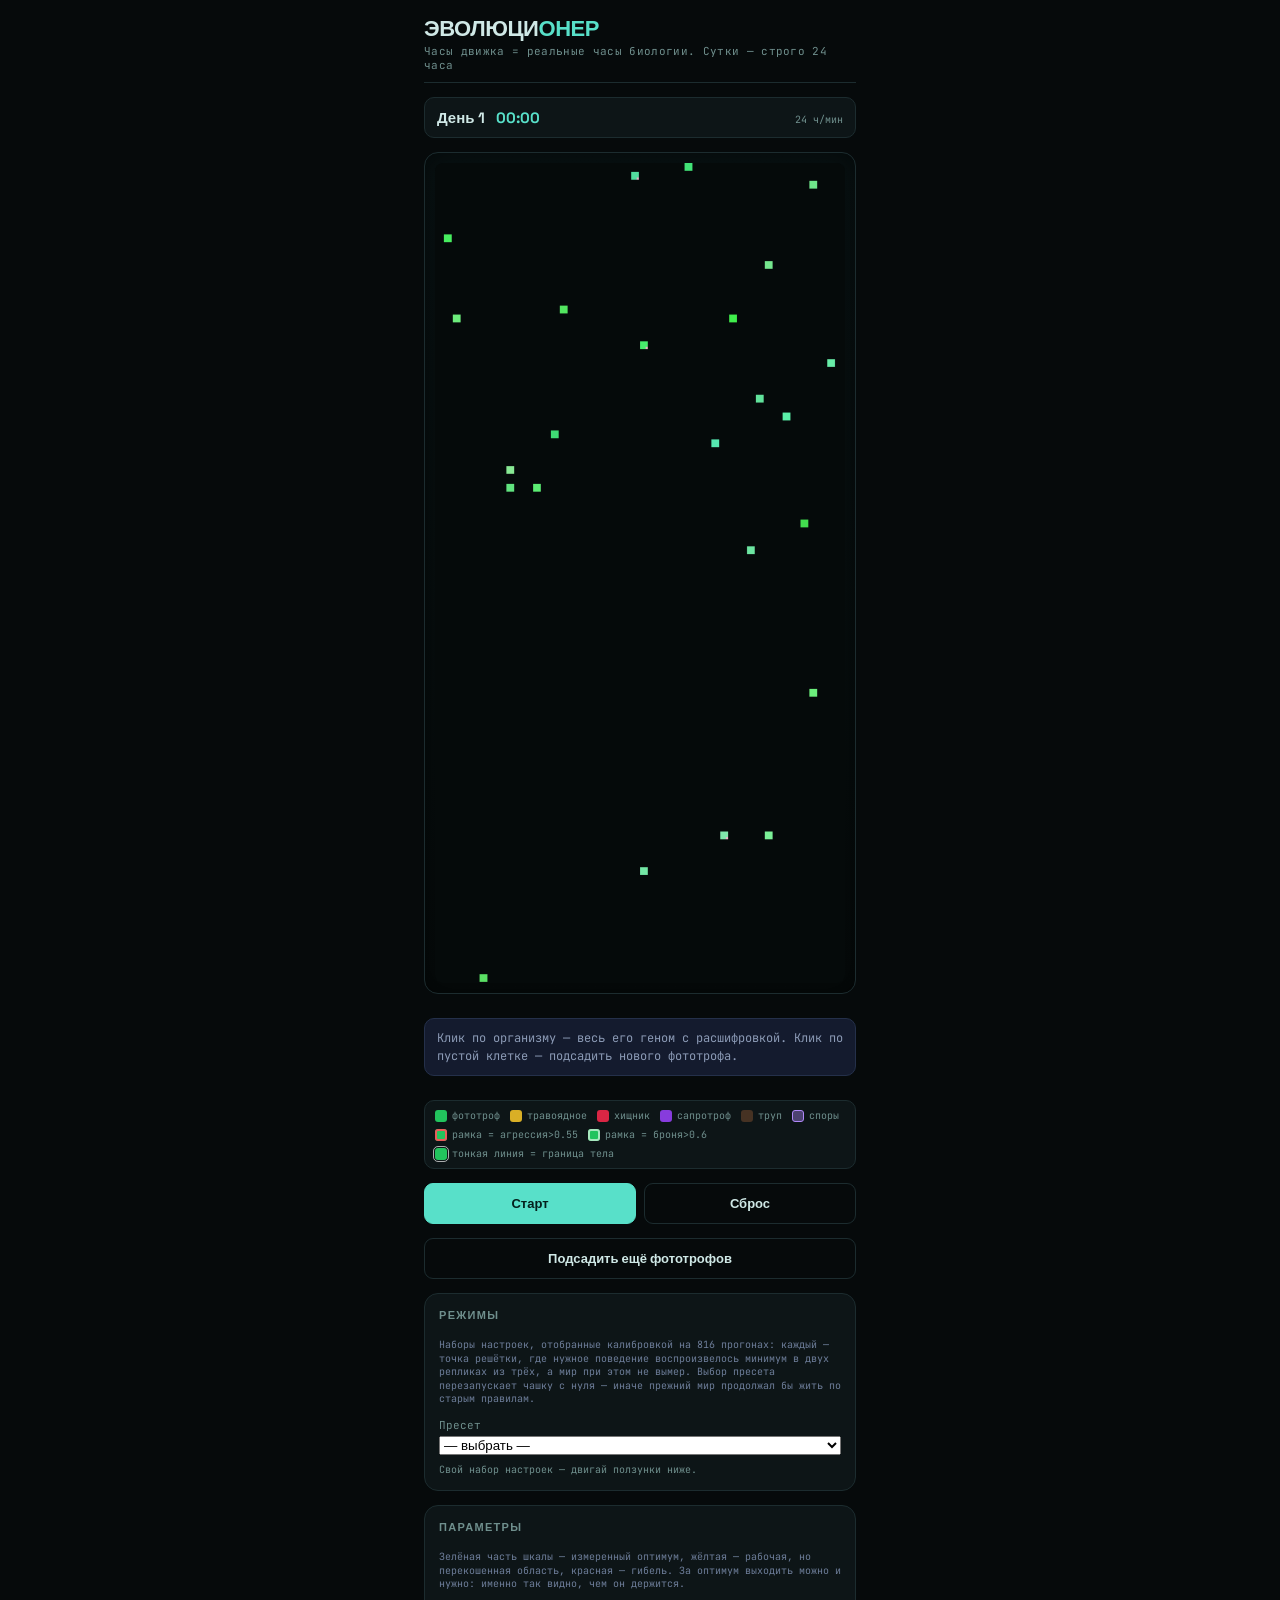
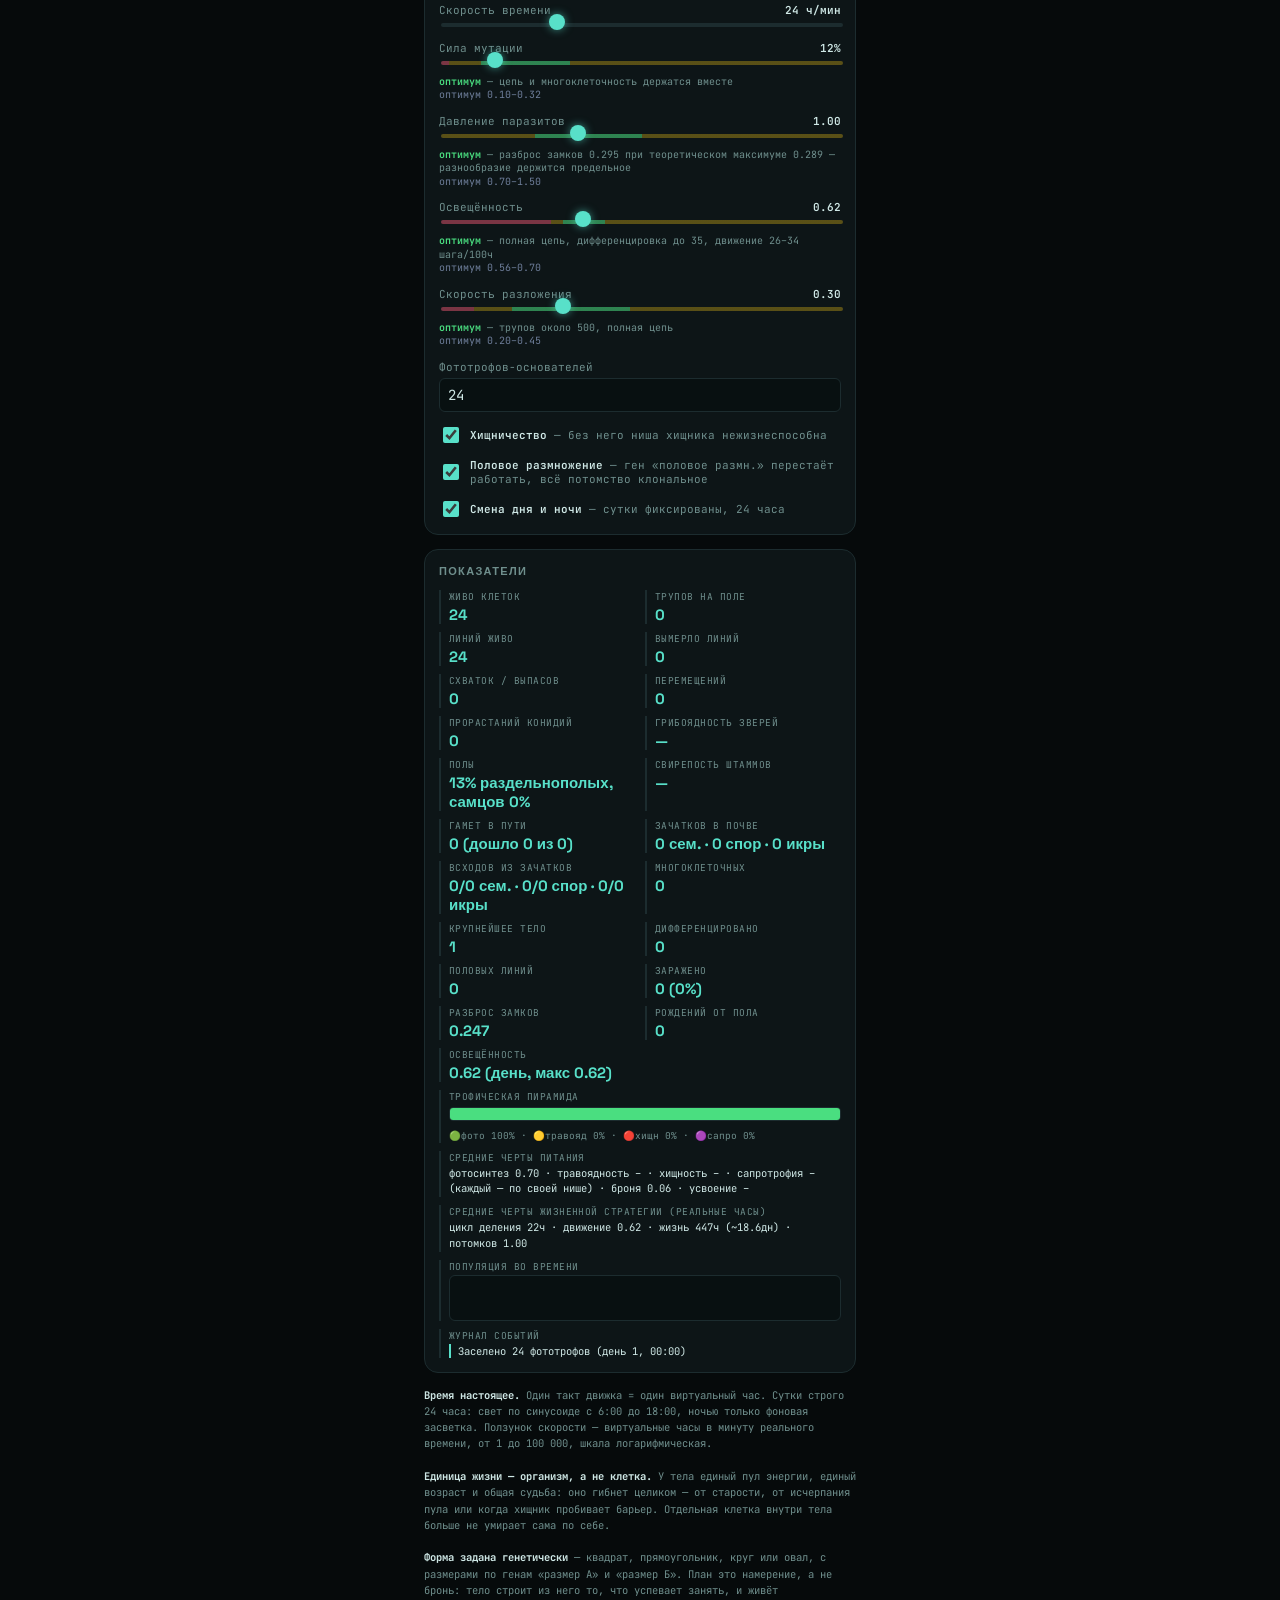
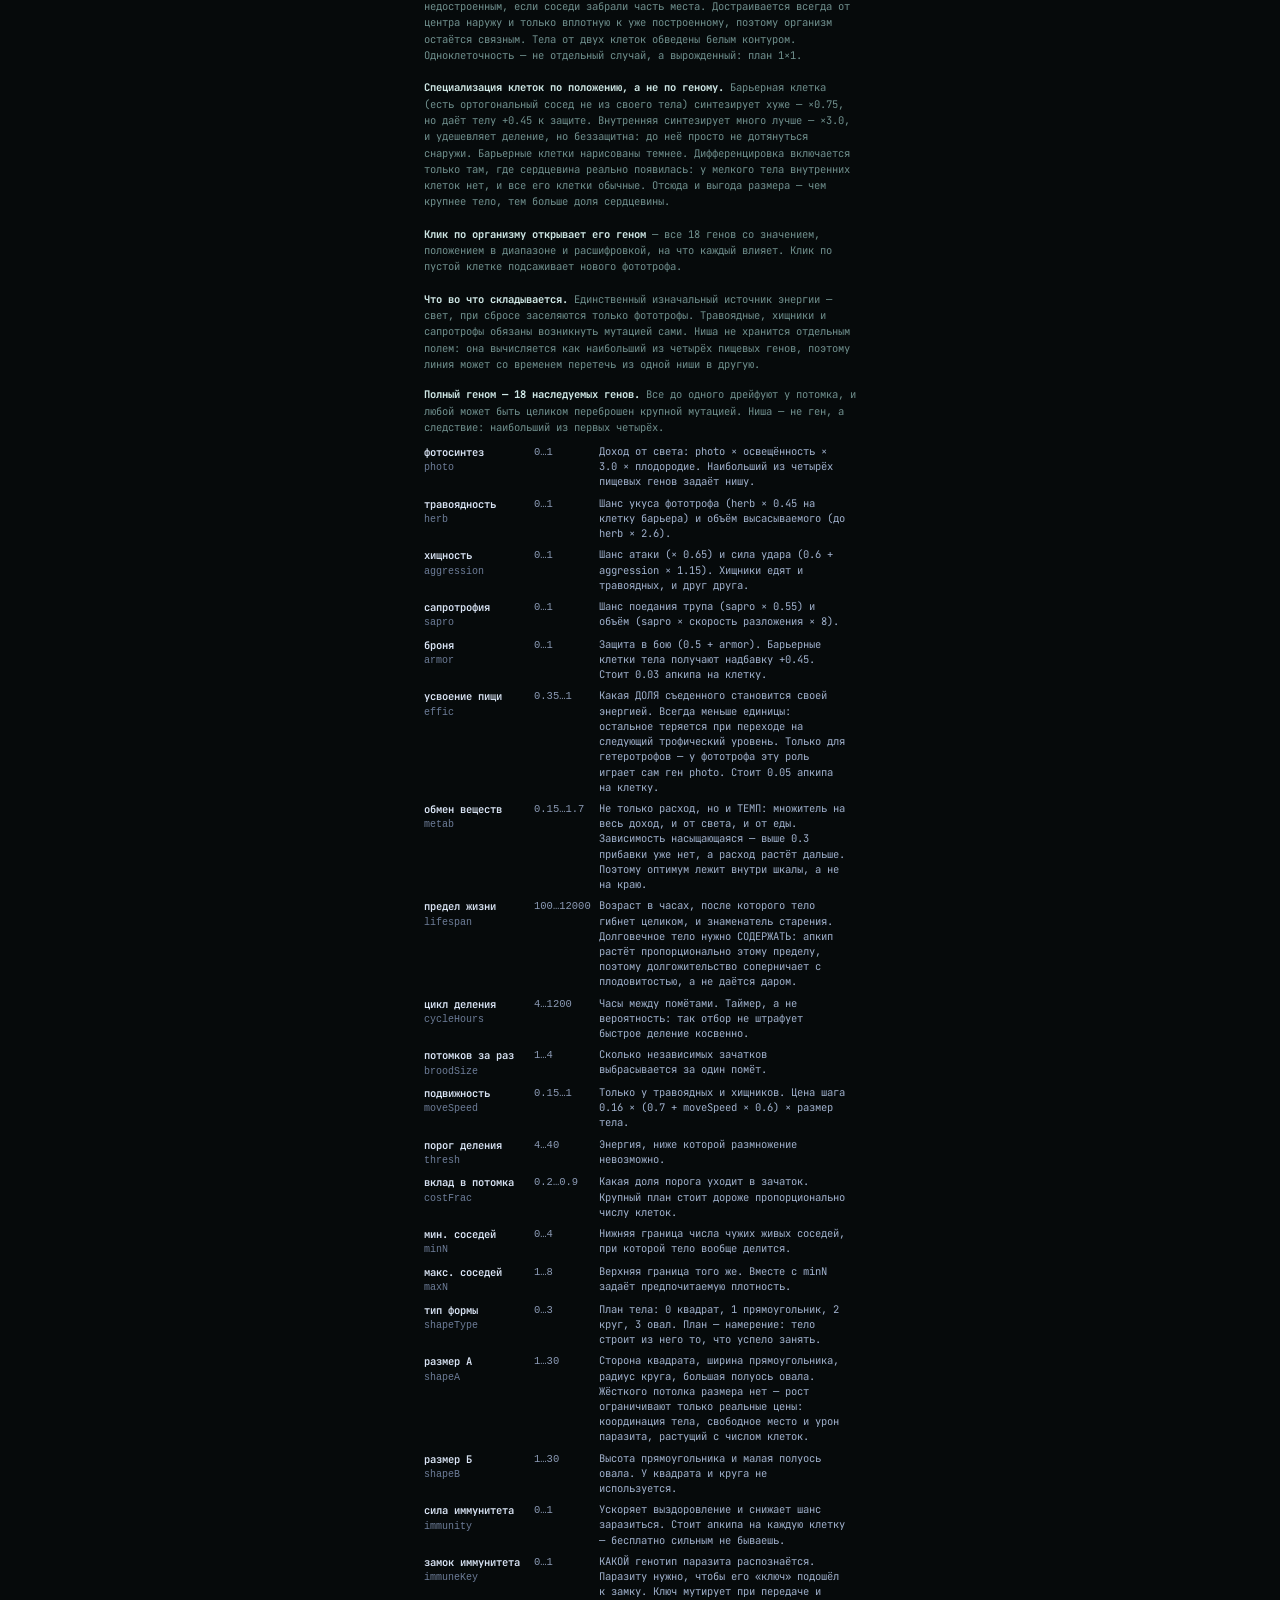
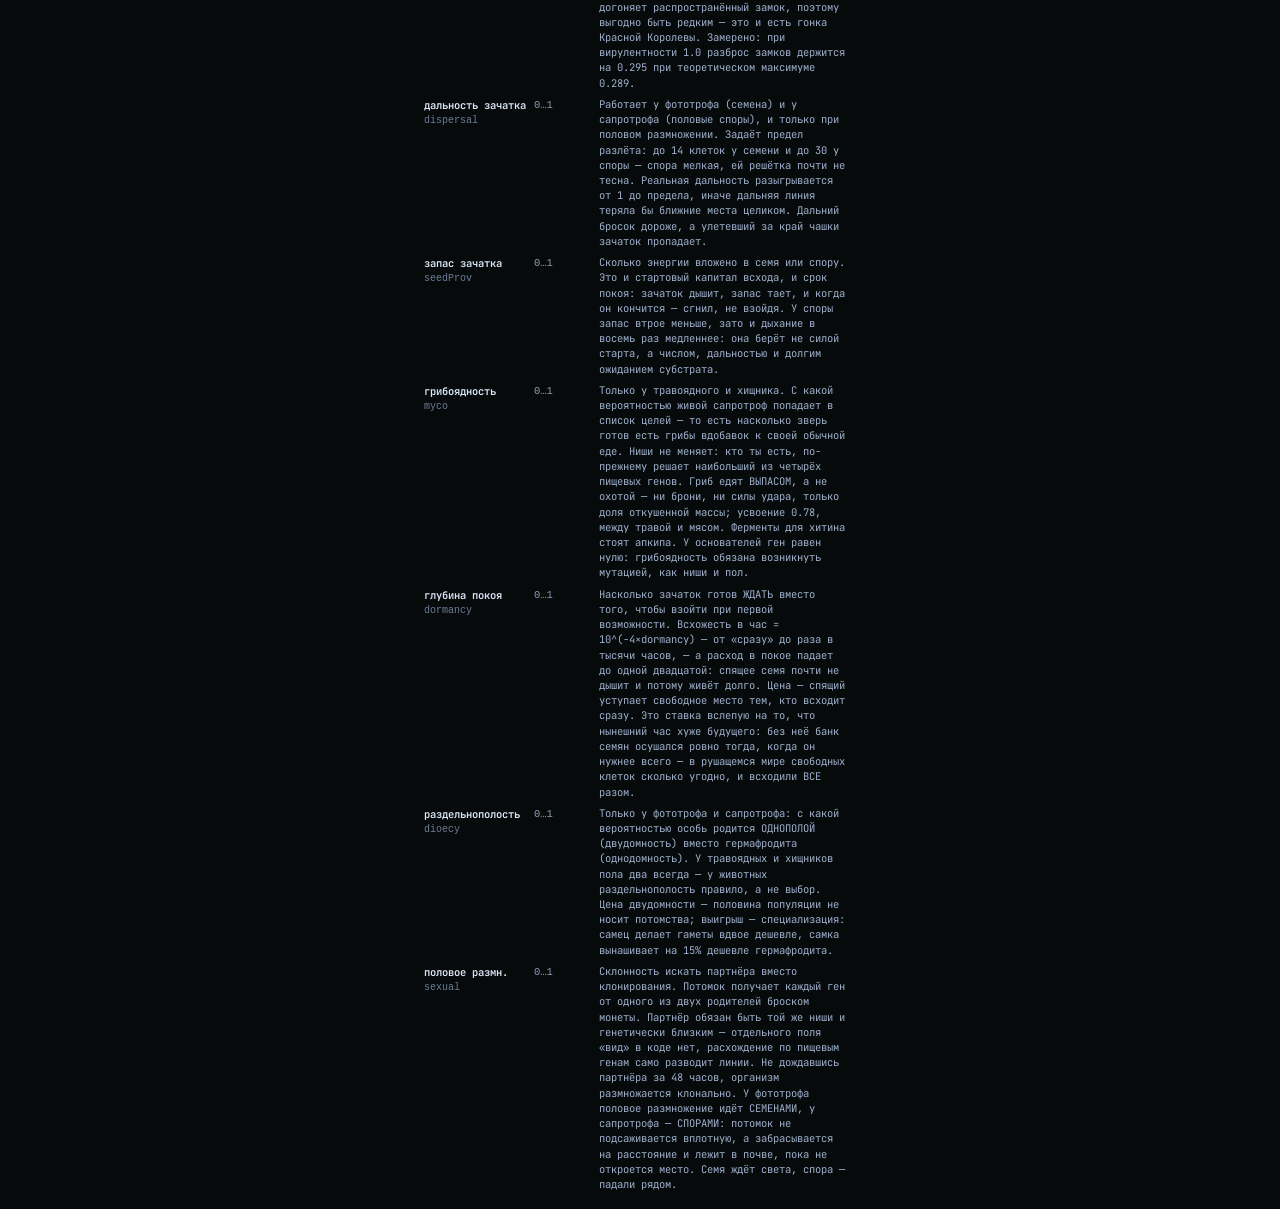
==== index.html @ 3fd92249 "Пресеты пересняты на восьми мирах: половина подписей не воспроизвелась Подписи пресетов были написан" ====
<!DOCTYPE html>
<html lang="ru">
<head>
<meta charset="UTF-8">
<meta name="viewport" content="width=device-width, initial-scale=1, maximum-scale=1">
<title>Эволюционер — реальное время</title>
<link rel="preconnect" href="https://fonts.googleapis.com">
<link href="https://fonts.googleapis.com/css2?family=Space+Grotesk:wght@400;500;600;700&family=JetBrains+Mono:wght@400;500;700&display=swap" rel="stylesheet">
<style>
  :root{
    --bg:#060a0b; --tank:#081112; --panel:#0d1517; --line:#1c2c2f;
    --ink:#cfe8e6; --ink-dim:#6f8f8d; --accent:#58e0c9; --warn:#ff5c7a;
  }
  *{box-sizing:border-box;}
  html,body{margin:0;background:var(--bg);color:var(--ink);font-family:'JetBrains Mono',monospace;}
  .app{ display:flex; flex-direction:column; gap:14px; max-width:460px; margin:0 auto; padding:14px; }
  header.top{display:flex; flex-direction:column; gap:2px; border-bottom:1px solid var(--line); padding-bottom:10px;}
  .title{font-family:'Space Grotesk',sans-serif; font-weight:700; font-size:22px; letter-spacing:-0.02em;}
  .title span{color:var(--accent);}
  .subtitle{font-size:11px; color:var(--ink-dim); letter-spacing:0.03em;}

  .clock{
    display:flex; align-items:baseline; justify-content:space-between;
    background:var(--panel); border:1px solid var(--line); border-radius:10px; padding:9px 12px;
  }
  .clock .day{font-family:'Space Grotesk',sans-serif; font-weight:700; font-size:15px; color:var(--ink);}
  .clock .hod{font-family:'Space Grotesk',sans-serif; font-weight:700; font-size:15px; color:var(--accent);}
  .clock .rate{font-size:10px; color:var(--ink-dim);}

  .tank-wrap{
    position:relative;
    background:linear-gradient(180deg, var(--tank), #050a0a);
    border:1px solid var(--line); border-radius:14px; padding:10px;
    display:flex; justify-content:center;
    box-shadow: inset 0 0 30px rgba(0,0,0,0.5);
  }
  canvas#dish{ display:block; width:100%; height:auto; border-radius:8px; background:#050a0a; cursor:crosshair; touch-action:manipulation;}

  .swatchlegend{
    display:flex; flex-wrap:wrap; gap:6px 10px;
    background:var(--panel); border:1px solid var(--line); border-radius:10px;
    padding:8px 10px; font-size:10px; color:var(--ink-dim);
  }
  .swatchlegend .sw{display:flex; align-items:center; gap:5px;}
  .swatchlegend .chip{width:12px; height:12px; border-radius:3px; flex-shrink:0;}

  .toast{
    position:absolute; top:8px; left:50%; transform:translateX(-50%);
    background:rgba(6,10,11,0.92); border:1px solid var(--warn); color:#ffb3c2;
    padding:6px 12px; border-radius:8px; font-size:10.5px; opacity:0; transition:opacity .3s;
    pointer-events:none; white-space:nowrap; z-index:5; max-width:88%; text-align:center;
  }
  .toast.show{opacity:1;}
  .toast.evo{border-color:var(--accent); color:#c9fff2;}

  .btnrow{display:flex; gap:8px;}
  button{
    font-family:'Space Grotesk',sans-serif; font-weight:600; font-size:13px;
    background:transparent; color:var(--ink); border:1px solid var(--line); border-radius:9px;
    padding:11px 12px; cursor:pointer; -webkit-tap-highlight-color:transparent;
  }
  button:active{border-color:var(--accent); color:var(--accent);}
  button.primary{background:var(--accent); color:#04201c; border-color:var(--accent);}
  button.full{flex:1;}

  .panel{background:var(--panel); border:1px solid var(--line); border-radius:14px; padding:14px; display:flex; flex-direction:column; gap:12px;}
  .panel h3{margin:0; font-family:'Space Grotesk',sans-serif; font-size:11px; text-transform:uppercase; letter-spacing:0.12em; color:var(--ink-dim); font-weight:600;}

  .field{display:flex; flex-direction:column; gap:4px;}
  .field label{font-size:11px; color:var(--ink-dim); display:flex; justify-content:space-between;}
  .field label b{color:var(--ink); font-weight:600;}
  input[type=range]{-webkit-appearance:none; width:100%; height:4px; background:var(--line); border-radius:2px; outline:none;}
  input[type=range]::-webkit-slider-thumb{-webkit-appearance:none; width:16px; height:16px; border-radius:50%; background:var(--accent); cursor:pointer; margin-top:-6px; box-shadow:0 0 8px rgba(88,224,201,0.6);}
  .scalenote{font-size:10px; line-height:1.35; margin-top:4px; color:var(--ink-dim);}
  .scalenote b{font-weight:600;}
  .scalenote.good b{color:#4ade80;}
  .scalenote.warn b{color:#facc15;}
  .scalenote.bad  b{color:#ff5c7a;}
  .scaleopt{color:#6d7d99;}
  input[type=number]{background:#081011; border:1px solid var(--line); color:var(--ink); border-radius:6px; padding:7px 8px; font-family:inherit; width:100%; font-size:14px;}

  .checkrow{display:flex; align-items:center; gap:8px; font-size:11px; color:var(--ink-dim);}
  .checkrow input{width:16px; height:16px; accent-color:var(--accent); flex-shrink:0;}
  .checkrow b{color:var(--ink); font-weight:600;}

  .stats{display:grid; grid-template-columns:1fr 1fr; gap:8px 10px; font-size:11px;}
  .stat{display:flex; flex-direction:column; gap:2px; border-left:2px solid var(--line); padding-left:8px;}
  .stat.wide{grid-column:1/-1;}
  .stat .k{color:var(--ink-dim); text-transform:uppercase; letter-spacing:0.05em; font-size:9.5px;}
  .stat .v{color:var(--accent); font-size:15px; font-weight:700; font-family:'Space Grotesk',sans-serif;}
  .stat .vtxt{color:var(--ink); font-size:10.5px; font-family:'JetBrains Mono',monospace; line-height:1.5;}

  .triobar{display:flex; height:14px; border-radius:4px; overflow:hidden; border:1px solid var(--line); margin-top:2px;}
  .triobar div{height:100%;}
  .triolegend{font-size:9.5px; color:var(--ink-dim); margin-top:5px; line-height:1.6;}

  canvas#spark{width:100%; height:46px; display:block; border-radius:6px; background:#081011; border:1px solid var(--line);}

  .log{display:flex; flex-direction:column; gap:5px; max-height:120px; overflow-y:auto; font-size:10.5px;}
  .log div{color:var(--ink-dim); border-left:2px solid var(--line); padding-left:7px;}
  .log div.die{border-color:var(--warn); color:#ffb3c2;}
  .log div.birth{border-color:var(--accent); color:var(--ink);}
  .log div.fight{border-color:#ffb020; color:#ffd08a;}
  .log div.graze{border-color:#4ade80; color:#bff0c8;}
  .log div.evo{border-color:#58e0c9; color:#c9fff2; font-weight:700;}

  .legend{font-size:10.5px; color:var(--ink-dim); line-height:1.55;}
  .legend b{color:var(--ink);}

  .inspector{background:#141b2e;border:1px solid #24304a;border-radius:10px;padding:10px 12px;margin:10px 0;font-size:12px}
  .insp-empty{color:#8b9ab5;line-height:1.5}
  .insp-head{font-weight:700;font-size:14px;margin-bottom:2px}
  .insp-sub{color:#9fb0cc;margin-bottom:8px;line-height:1.5}
  table.genes,table.generef{width:100%;border-collapse:collapse;margin-top:6px}
  table.genes th,table.generef th{text-align:left;font-weight:600;padding:3px 8px 3px 0;white-space:nowrap;vertical-align:top;color:#dbe6f7}
  table.genes td,table.generef td{padding:3px 8px 3px 0;vertical-align:top}
  .gk{display:block;font-weight:400;font-size:10px;color:#6d7d99;font-family:ui-monospace,Menlo,monospace}
  .gv{font-family:ui-monospace,Menlo,monospace;color:#58e0c9;white-space:nowrap}
  .gr{font-family:ui-monospace,Menlo,monospace;color:#8b9ab5;white-space:nowrap}
  .gd{color:#9fb0cc;line-height:1.45}
  .gbarw{width:66px}
  .gbar{height:5px;background:#222d45;border-radius:3px;overflow:hidden}
  .gbar i{display:block;height:100%;background:#58e0c9}
  tr.goff th,tr.goff .gv{opacity:.4}
  tr.goff .gv{text-decoration:line-through}
  tr.goff .gbar i{background:#4a5568}
  tr.goff .gd{opacity:.65}
  @media(max-width:560px){ .gbarw{display:none} .gd{font-size:11px} }
</style>
</head>
<body>
<div class="app">

  <header class="top">
    <div class="title">ЭВОЛЮЦИ<span>ОНЕР</span></div>
    <div class="subtitle">Часы движка = реальные часы биологии. Сутки — строго 24 часа</div>
  </header>

  <div class="clock" id="clockBar">
    <div><span class="day" id="clockDay">День 1</span> <span class="hod" id="clockHod">00:00</span></div>
    <div class="rate" id="clockRate">24 ч/мин</div>
  </div>

  <div class="tank-wrap" id="tankWrap">
    <canvas id="dish" width="368" height="736"></canvas>
  </div>

  <div class="inspector" id="inspector"></div>
  <div class="swatchlegend" id="swatchLegend">
    <div class="sw"><span class="chip" style="background:hsl(142,70%,45%)"></span>фототроф</div>
    <div class="sw"><span class="chip" style="background:hsl(46,70%,50%)"></span>травоядное</div>
    <div class="sw"><span class="chip" style="background:hsl(350,70%,50%)"></span>хищник</div>
    <div class="sw"><span class="chip" style="background:hsl(268,70%,55%)"></span>сапротроф</div>
    <div class="sw"><span class="chip" style="background:rgba(90,60,40,0.75)"></span>труп</div>
    <div class="sw"><span class="chip" style="background:rgba(176,136,249,0.4);border:1px solid #b088f9"></span>споры</div>
    <div class="sw"><span class="chip" style="background:hsl(142,70%,45%);box-shadow:inset 0 0 0 2px rgba(255,80,90,0.9)"></span>рамка = агрессия>0.55</div>
    <div class="sw"><span class="chip" style="background:hsl(142,70%,45%);box-shadow:inset 0 0 0 2px rgba(255,255,255,0.6)"></span>рамка = броня>0.6</div>
    <div class="sw"><span class="chip" style="background:hsl(142,70%,45%);outline:1.4px solid rgba(255,255,255,0.65);outline-offset:1px"></span>тонкая линия = граница тела</div>
  </div>

  <div class="btnrow">
    <button class="primary full" id="btnPlay">Старт</button>
    <button class="full" id="btnReset">Сброс</button>
  </div>
  <button id="btnSeed">Подсадить ещё фототрофов</button>

  <div class="panel">
    <h3>Режимы</h3>
    <div class="scalenote scaleopt">Наборы настроек, отобранные калибровкой на 816 прогонах: каждый — точка решётки, где нужное поведение воспроизвелось минимум в двух репликах из трёх, а мир при этом не вымер. Выбор пресета перезапускает чашку с нуля — иначе прежний мир продолжал бы жить по старым правилам.</div>
    <div class="field">
      <label>Пресет</label>
      <select id="preset">
        <option value="">— выбрать —</option>
        <optgroup label="Устойчивые миры">
          <option value="default">По умолчанию</option>
          <option value="lug">Богатый луг</option>
          <option value="savanna">Саванна</option>
          <option value="skudny">Скудный мир</option>
          <option value="klon">Клональный мир</option>
        </optgroup>
        <optgroup label="Показательные механики">
          <option value="multi">Мир многоклеточных</option>
          <option value="sex">Победа пола</option>
          <option value="queen">Гонка Красной Королевы</option>
          <option value="myco">Грибоеды</option>
          <option value="bank">Банк покоя</option>
          <option value="nopar">Мир без паразитов</option>
          <option value="parpress">Давление паразитов</option>
        </optgroup>
      </select>
      <div class="scalenote" id="notePreset">Свой набор настроек — двигай ползунки ниже.</div>
    </div>
  </div>

  <div class="panel">
    <h3>Параметры</h3>
    <div class="scalenote scaleopt">Зелёная часть шкалы — измеренный оптимум, жёлтая — рабочая, но перекошенная область, красная — гибель. За оптимум выходить можно и нужно: именно так видно, чем он держится.</div>
    <div class="field">
      <label>Скорость времени <b id="lblSpeed">24 ч/мин</b></label>
      <input type="range" id="speed" min="0" max="100" value="46">
    </div>
    <div class="field">
      <label>Сила мутации <b id="lblMut">12%</b></label>
      <input type="range" id="mutation" min="0" max="100" value="12">
      <div class="scalenote" id="noteMut"></div>
    </div>
    <div class="field">
      <label>Давление паразитов <b id="lblPar">1.00</b></label>
      <input type="range" id="parasites" min="0" max="300" value="100">
      <div class="scalenote" id="notePar"></div>
    </div>
    <div class="field">
      <label>Освещённость <b id="lblLight">0.62</b></label>
      <input type="range" id="light" min="15" max="150" value="62">
      <div class="scalenote" id="noteLight"></div>
    </div>
    <div class="field">
      <label>Скорость разложения <b id="lblRegen">0.30</b></label>
      <input type="range" id="regen" min="5" max="90" value="30">
      <div class="scalenote" id="noteRegen"></div>
    </div>
    <div class="field">
      <label>Фототрофов-основателей</label>
      <input type="number" id="initColonies" min="6" max="60" value="24">
    </div>
    <div class="checkrow">
      <input type="checkbox" id="predation" checked>
      <span><b>Хищничество</b> — без него ниша хищника нежизнеспособна</span>
    </div>
    <div class="checkrow">
      <input type="checkbox" id="sexrepro" checked>
      <span><b>Половое размножение</b> — ген «половое размн.» перестаёт работать, всё потомство клональное</span>
    </div>
    <div class="checkrow">
      <input type="checkbox" id="daynight" checked>
      <span><b>Смена дня и ночи</b> — сутки фиксированы, 24 часа</span>
    </div>
  </div>

  <div class="panel">
    <h3>Показатели</h3>
    <div class="stats">
      <div class="stat"><span class="k">Живо клеток</span><span class="v" id="sPop">0</span></div>
      <div class="stat"><span class="k">Трупов на поле</span><span class="v" id="sCorpse">0</span></div>
      <div class="stat"><span class="k">Линий живо</span><span class="v" id="sLineages">0</span></div>
      <div class="stat"><span class="k">Вымерло линий</span><span class="v" id="sExtinct">0</span></div>
      <div class="stat"><span class="k">Схваток / выпасов</span><span class="v" id="sFights">0</span></div>
      <div class="stat"><span class="k">Перемещений</span><span class="v" id="sMoves">0</span></div>
      <div class="stat"><span class="k">Прорастаний конидий</span><span class="v" id="sSpores">0</span></div>
      <div class="stat"><span class="k">Грибоядность зверей</span><span class="v" id="sMyco">—</span></div>
      <div class="stat"><span class="k">Полы</span><span class="v" id="sSex">0</span></div>
      <div class="stat"><span class="k">Свирепость штаммов</span><span class="v" id="sVir">0</span></div>
      <div class="stat"><span class="k">Гамет в пути</span><span class="v" id="sGam">0</span></div>
      <div class="stat"><span class="k">Зачатков в почве</span><span class="v" id="sSeeds">0</span></div>
      <div class="stat"><span class="k">Всходов из зачатков</span><span class="v" id="sSeedGerm">0</span></div>
      <div class="stat"><span class="k">Многоклеточных</span><span class="v" id="sBodies">0</span></div>
      <div class="stat"><span class="k">Крупнейшее тело</span><span class="v" id="sMaxBody">0</span></div>
      <div class="stat"><span class="k">Дифференцировано</span><span class="v" id="sDiff">0</span></div>
      <div class="stat"><span class="k">Половых линий</span><span class="v" id="sSex">0</span></div>
      <div class="stat"><span class="k">Заражено</span><span class="v" id="sInf">0</span></div>
      <div class="stat"><span class="k">Разброс замков</span><span class="v" id="sKey">0</span></div>
      <div class="stat"><span class="k">Рождений от пола</span><span class="v" id="sSexB">0</span></div>
      <div class="stat wide"><span class="k">Освещённость</span><span class="v" id="sLight">–</span></div>
      <div class="stat wide">
        <span class="k">Трофическая пирамида</span>
        <div class="triobar" id="trioBar"></div>
        <div class="triolegend" id="trioLegend">–</div>
      </div>
      <div class="stat wide">
        <span class="k">Средние черты питания</span>
        <div class="vtxt" id="sTraits">–</div>
      </div>
      <div class="stat wide">
        <span class="k">Средние черты жизненной стратегии (реальные часы)</span>
        <div class="vtxt" id="sTraits2">–</div>
      </div>
      <div class="stat wide">
        <span class="k">Популяция во времени</span>
        <canvas id="spark" width="400" height="46"></canvas>
      </div>
      <div class="stat wide">
        <span class="k">Журнал событий</span>
        <div class="log" id="log"></div>
      </div>
    </div>
  </div>

  <div class="legend">
    <b>Время настоящее.</b> Один такт движка = один виртуальный час. Сутки строго 24 часа: свет по синусоиде с 6:00 до 18:00, ночью только фоновая засветка. Ползунок скорости — виртуальные часы в минуту реального времени, от 1 до 100 000, шкала логарифмическая.<br><br>
    <b>Единица жизни — организм, а не клетка.</b> У тела единый пул энергии, единый возраст и общая судьба: оно гибнет целиком — от старости, от исчерпания пула или когда хищник пробивает барьер. Отдельная клетка внутри тела больше не умирает сама по себе.<br><br>
    <b>Форма задана генетически</b> — квадрат, прямоугольник, круг или овал, с размерами по генам «размер А» и «размер Б». План это намерение, а не бронь: тело строит из него то, что успевает занять, и живёт недостроенным, если соседи забрали часть места. Достраивается всегда от центра наружу и только вплотную к уже построенному, поэтому организм остаётся связным. Тела от двух клеток обведены белым контуром. Одноклеточность — не отдельный случай, а вырожденный: план 1×1.<br><br>
    <b>Специализация клеток по положению, а не по геному.</b> Барьерная клетка (есть ортогональный сосед не из своего тела) синтезирует хуже — ×0.75, но даёт телу +0.45 к защите. Внутренняя синтезирует много лучше — ×3.0, и удешевляет деление, но беззащитна: до неё просто не дотянуться снаружи. Барьерные клетки нарисованы темнее. Дифференцировка включается только там, где сердцевина реально появилась: у мелкого тела внутренних клеток нет, и все его клетки обычные. Отсюда и выгода размера — чем крупнее тело, тем больше доля сердцевины.<br><br>
    <b>Клик по организму открывает его геном</b> — все 18 генов со значением, положением в диапазоне и расшифровкой, на что каждый влияет. Клик по пустой клетке подсаживает нового фототрофа.<br><br>
    <b>Что во что складывается.</b> Единственный изначальный источник энергии — свет, при сбросе заселяются только фототрофы. Травоядные, хищники и сапротрофы обязаны возникнуть мутацией сами. Ниша не хранится отдельным полем: она вычисляется как наибольший из четырёх пищевых генов, поэтому линия может со временем перетечь из одной ниши в другую.
  </div>

  <div class="legend">
    <b>Полный геном — 18 наследуемых генов.</b> Все до одного дрейфуют у потомка, и любой может быть целиком переброшен крупной мутацией. Ниша — не ген, а следствие: наибольший из первых четырёх.
    <table class="generef" id="geneRef"></table>
  </div>

</div>

<script>
(function(){
  const COLS = 46, ROWS = 92, CELL = 8;
  const canvas = document.getElementById('dish');
  canvas.width = COLS*CELL; canvas.height = ROWS*CELL;
  const ctx = canvas.getContext('2d');
  const N = COLS*ROWS;
  const idx = (x,y)=> y*COLS+x;
  const clamp = (v,a,b)=> Math.max(a,Math.min(b,v));

  // ─── Сетка. Единица симуляции — ТЕЛО (организм), а не клетка: клеточные массивы
  //     хранят только то, что относится к месту, а не к существу.
  let state = new Uint8Array(N);        // 0 пусто, 1 живая клетка, 2 труп
  let owner = new Int32Array(N);        // id тела, которому принадлежит клетка (0 = ничьё)
  let corpseFood = new Float32Array(N);
  let sporeDensity = new Float32Array(N);
  let gametes = [];   // гаплоидные половые клетки в пути
  let seeds = [];   // зачатки в почве: {i, g, lineage, energy, kind} — 0 семя, 1 спора
  let fertility = new Float32Array(N);

  let bodies = new Map();               // id -> организм (см. tryPlaceBody)
  let nextBodyId = 1, nextLineageId = 1;

  let hours = 0, extinctCount = 0, actionCount = 0, moveCount = 0, sporeGermCount = 0, sexBirths = 0, infectCount = 0;
  let popHistory = [], knownLineages = new Set(), lineageHueJitter = {};
  let flashes = [], allExtinctNotified = false;
  let phaseX = 0, phaseY = 0, dayFactor = 1;
  let guildsEverSeen = new Set(), running = false, selectedBody = null;

    // Чашка — плоская плёнка, на которую смотрят СВЕРХУ, поэтому свет равномерен по
  // всей площади. Раньше стояло `1 - (y/(ROWS-1))*0.68` — падение на 68% сверху вниз,
  // логика водной толщи, снятой сбоку: нижняя треть пустовала. Неоднородность дают
  // дрейфующие пятна плодородия. Значение 0.62 подобрано прогонами: при 0.66 растений
  // слишком много и дифференцировка падает, при 0.52 случается вымирание.
  const params = { hoursPerMinute:24, mutation:0.12, decomp:0.3, light:0.62, parasites:1.0, predation:true, dayNight:true, sexReprod:true };

  const PHOTO_GAIN = 3.0, MACRO_MUT_CHANCE = 0.13, MOVE_COST = 0.10;
  const RELEASE = { photo:2.2, herb:2.8, pred:4.2, sapro:1.8 };
  const SPORE_CAP = 1.0, SPORE_DEPOSIT = 0.06, SPORE_DECAY = 0.996, SPORE_THRESHOLD = 0.25, GERMINATE_CHANCE = 0.02;
  // ── СЕМЕНА. Спора сапротрофа безымянна (поле плотности на сетке), семя НЕСЁТ
  // ГЕНОМ и потому лежит отдельным списком, а не слоем сетки. Семя даёт сидячему
  // фототрофу то, чего у него нет: расселение (потомок не обязан помещаться
  // вплотную к родителю — а именно на этом тратилась основная масса попыток) и
  // покой (можно переждать ночь, тень и занятое место). Ставится ТОЛЬКО на
  // половое размножение: клональное деление остаётся вегетативным, вплотную.
  // Так у пола появляется выгода, не сводящаяся к рекомбинации.
  const SEED_RANGE = 14;        // предел разлёта при dispersal = 1
  const SEED_OVERHEAD = 0.35;   // оболочка семени — накладной расход сверх провизии
  const SEED_FLIGHT = 0.30;     // цена дальнего разлёта, доля от цены потомка
  const SEED_UPKEEP = 0.012;    // семя дышит: запас тает, покой не бесконечен
  const SEED_GERM_LIGHT = 0.25; // ниже этого света семя не всходит, а ждёт
  // ── ПОКОЙ (bet-hedging). Раньше всхожесть была детерминированной: условия
  // сошлись — зачаток взошёл. Это и делало банк семян бесполезным ровно там, где
  // он нужен: в рушащемся мире свободных клеток сколько угодно, поэтому ВСЕ семена
  // всходили разом, всходы съедались, и на момент гибели мира в почве лежало ноль
  // семян, ноль спор, ноль икры (замерено на двух вымерших мирах). Страховки не
  // было, потому что зачаток не умел ЖДАТЬ. Теперь умеет, и насколько — решает ген:
  //   всхожесть в час = 10^(-4*dormancy), расход в покое = ×(1 - 0.95*dormancy).
  // Шкала глубокая не от балды: при первой версии (0.02^dormancy) даже полный
  // покой давал ожидание в 22 часа, а провал популяции длится сотни.
  // Вторая половина обязательна: покой в природе это ОСТАНОВЛЕННЫЙ обмен, а не
  // упрямство. Случайность здесь — не шум поверх решения, а само решение.
  const germChance = g => Math.pow(10, -4*g.dormancy);
  const dormUpkeep = g => 1 - 0.95*g.dormancy;
  const SEED_DRIFT = 0.02;      // ветер сносит семя на клетку — свойство мира, не признак семени
  const SEED_MAX = 3000;
  // ── СПОРЫ СТАЛИ ТАКИМИ ЖЕ ЗАЧАТКАМИ, как семена, но с ЗЕРКАЛЬНОЙ экономикой.
  // Семя дорогое, ближнее и с запасом; спора дешёвая, дальняя и почти без запаса,
  // зато покой у неё почти даровой — спящая спора обменом веществ не занята.
  // Всходит спора не на свет, а на СУБСТРАТ: рядом должна лежать падаль.
  const SPORE_RANGE = 30;        // споре решётка почти не тесна
  const SPORE_UPKEEP = 0.0015;   // в восемь раз медленнее семени — отсюда долгий покой
  const SPORE_PROV = 0.25, SPORE_OVERHEAD = 0.12, SPORE_FLIGHT = 0.10;
  // ── ИКРА. Третий вид зачатка, для травоядных и хищников. Зверь не разбрасывает
  // потомство по ветру и не ждёт субстрата: он ОТКЛАДЫВАЕТ кладку рядом с собой, и
  // она развивается СВОЙ СРОК. Поэтому условие вылупления у икры не внешнее
  // (свет, падаль), а внутреннее — инкубация. Желток богаче семени: вылупиться
  // должен не росток, а сразу подвижный зверь, которому идти за добычей.
  const EGG_RANGE = 4;             // кладка рядом, а не за тридевять клеток
  const EGG_UPKEEP = 0.006;
  const EGG_PROV = 1.0, EGG_OVERHEAD = 0.25, EGG_FLIGHT = 0.10;
  const EGG_INCUB = 12, EGG_INCUB_PROV = 60;   // срок развития растёт с желтком
  // ── ГАМЕТА. Единственное гаплоидное, что есть в модели: одна порция генов,
  // пущенная искать вторую. Гамета БЫСТРАЯ — три клетки в час против максимум
  // двух у самого прыткого зверя, и это единственное, что движется у сидячих ниш. И ДЕШЁВАЯ, в отличие от зачатка, который платит принимающая
  // сторона: отсюда анизогамия — мелкая подвижная гамета против дорогой кладки —
  // не объявлена правилом, а вытекает из того, кто за что платит.
  const GAMETE_SPEED = 3, GAMETE_LIFE = 36, GAMETE_COST = 0.12, GAMETE_MAX = 1200;

  // ─── Специализация клеток по положению в теле. Это НЕ ген: барьерная клетка —
  //     просто та, у которой есть ортогональный сосед не из своего тела. Так же
  //     работает дифференцировка в реальной биологии — по положению, не по геному.
  const BORDER_SYNTH = 0.75;      // барьерная хуже синтезирует
  const INTERIOR_SYNTH = 3.00;    // внутренняя лучше
  const BORDER_ARMOR_BONUS = 0.45;// барьерная лучше защищает
  const INTERIOR_PROCESS = 0.35;  // внутренние перерабатывают добытое барьером
  // Усвоение — всегда ДОЛЯ съеденного, строго меньше единицы: часть энергии жертвы
  // теряется, как и положено при переходе на следующий трофический уровень. Раньше
  // коэффициент был 0.8*effic*processing и при effic до 1.6 доходил до 1.73 —
  // травоядное извлекало из растения БОЛЬШЕ, чем отнимало у него, энергия бралась
  // из ничего, и отбор гнал effic к максимуму именно из-за этого.
  // Порядок величин как в природе: растительная масса усваивается хуже мяса,
  // детрит — между ними.
  const ASSIM_CAP = 0.9;
  const ASSIM_BASE = { herb: 0.70, pred: 0.88, sapro: 0.80 };
  // ── ФАКУЛЬТАТИВНАЯ ГРИБОЯДНОСТЬ. Живого сапротрофа раньше не ел никто: цепь была
  // объявлена как фототроф -> травоядное -> хищник, а гриб замыкал оборот через
  // трупы. По архиву прогонов в тупике оказывалось 40% живой биомассы (медиана по
  // 141 миру), в бедных мирах до 57%. В природе так не бывает — грибы едят
  // ногохвостки, клещи, слизни, кабаны, белки, и грибоядность у насекомых
  // возникала независимо десятки раз.
  // Это НЕ пятая ниша: ниша по-прежнему argmax пищевых генов, а `myco` лишь
  // добавляет грибы в меню. Поэтому коррелированный пакет ей не нужен — малая
  // грибоядность полезна сразу, порога окупаемости у неё нет.
  const ASSIM_MYCO = 0.78, MYCO_COST = 0.04;
  const GROWTH_COST_FRAC = 0.20;
  const GRAZE_LEFT = 0.12;   // от съеденного растения остаётся лишь остаток, а не полный труп
  const SAT = 1.0;           // насколько час кормёжки должен окупать расходы, чтобы остаться
  const HFRAC = 0.35, HCAP = 8, HMIN = 0.4;   // доля энергии растения, потолок и минимум укуса  // вырастить свою клетку много дешевле, чем снарядить потомка
  const AGE_SCALE = Math.sqrt;    // старение растёт с размером тела, но не линейно

  // ── ДВА КОМПРОМИССА. Без них гены упираются в край шкалы и эволюция по ним
  // останавливается — замерено: разброс lifespan падал вчетверо (3833 → 892) при
  // среднем 10600 из потолка 12000, а metab стоял на 0.17 при полу 0.15. Ген, чей
  // оптимум лежит на краю диапазона, мёртв: отбору не из чего выбирать.
  //
  // SOMA — принцип одноразовой сомы: содержание долговечного тела стоит энергии
  // каждый час, пропорционально заявленному пределу жизни. Иначе долгожительство
  // почти бесплатно, ведь старение считается относительно собственного lifespan.
  const SOMA = 0.000008;
  // ── ПАРАЗИТЫ. Заражение — состояние тела, а не отдельная сущность на сетке: так
  // дешевле и точнее по смыслу. У паразита свой генотип-«ключ»; у хозяина «замок»
  // (immuneKey) и сила иммунитета. Ключ должен подойти к замку, иначе заражение
  // маловероятно. Ключ мутирует при передаче и потому ДОГОНЯЕТ распространённый
  // замок — отсюда отбор, зависящий от частоты: выгодно быть редким.
  // Базовое выздоровление обязательно: при чистом `иммунитет*0.02` и стартовом
  // иммунитете 0.08 болезнь длилась 625 часов, то есть пожизненно, и мир вымирал
  // прежде, чем иммунитет успевал подняться отбором.
  const PAR_INF = 0.05, PAR_SEED = 0.004, PAR_DMG = 0.15, IMM_COST = 0.06, MATCH_W = 0.15;
  // ── ВИРУЛЕНТНОСТЬ — ПРИЗНАК ШТАММА и эволюционирует наравне с ключом. Ползунок
  // остался общим множителем среды, но свирепость каждого штамма теперь его
  // собственная и наследуется при передаче. Компромисс классический (Андерсон–Мэй):
  // свирепый штамм заразнее, но быстрее убивает хозяина и обрывает себе же срок
  // заразности. Отдача от свирепости НАСЫЩАЕТСЯ, вред растёт линейно — иначе
  // оптимум лёг бы на край шкалы и признак был бы мёртв (замерено на линейной
  // версии: вирулентность уехала к 1.218 при потолке 1.6 и встала там).
  const VIR_INF_LO = 0.35, VIR_K = 0.5, VIR_MUT = 0.06, VIR_RANGE = 1.6;
  const virInf = v => VIR_INF_LO + (1-VIR_INF_LO) * (v/(v+VIR_K));
  const keyDist = (a,b)=>{ const d = Math.abs(a-b); return d < 0.5 ? d : 1-d; };
  // PACE — обмен веществ это СКОРОСТЬ, а не только расход: множитель на весь доход,
  // и на свет, и на еду. Зависимость НАСЫЩАЮЩАЯСЯ (как кинетика фермента), иначе
  // оптимум снова оказался бы на краю. Нормирована так, что при прежнем типичном
  // обмене множитель равен единице — правка не обваливает мир сама по себе.
  // Размах узкий намеренно: без ограничения множитель доходил до 2.35, популяция
  // раздувалась, и правка превращалась в другую симуляцию.
  const PACE_K = 0.30, METAB_REF = 0.17, PACE_LO = 0.90, PACE_HI = 1.30;
  const PACE_NORM = METAB_REF/(METAB_REF+PACE_K);
  const paceOf = m => Math.min(PACE_HI, Math.max(PACE_LO, (m/(m+PACE_K))/PACE_NORM));

  // ─── СПРАВОЧНИК ГЕНОВА. Единый источник правды: из него строятся и таблица на
  //     странице, и инспектор по клику. Диапазоны здесь обязаны совпадать с RANGE.
  const GENE_INFO = [
    ['photo',      'фотосинтез',      0,1,      'Доход от света: photo × освещённость × 3.0 × плодородие. Наибольший из четырёх пищевых генов задаёт нишу.'],
    ['herb',       'травоядность',    0,1,      'Шанс укуса фототрофа (herb × 0.45 на клетку барьера) и объём высасываемого (до herb × 2.6).'],
    ['aggression', 'хищность',        0,1,      'Шанс атаки (× 0.65) и сила удара (0.6 + aggression × 1.15). Хищники едят и травоядных, и друг друга.'],
    ['sapro',      'сапротрофия',     0,1,      'Шанс поедания трупа (sapro × 0.55) и объём (sapro × скорость разложения × 8).'],
    ['armor',      'броня',           0,1,      'Защита в бою (0.5 + armor). Барьерные клетки тела получают надбавку +0.45. Стоит 0.03 апкипа на клетку.'],
    ['effic',      'усвоение пищи',   0.35,1.0, 'Какая ДОЛЯ съеденного становится своей энергией. Всегда меньше единицы: остальное теряется при переходе на следующий трофический уровень. Только для гетеротрофов — у фототрофа эту роль играет сам ген photo. Стоит 0.05 апкипа на клетку.'],
    ['metab',      'обмен веществ',   0.15,1.7, 'Не только расход, но и ТЕМП: множитель на весь доход, и от света, и от еды. Зависимость насыщающаяся — выше 0.3 прибавки уже нет, а расход растёт дальше. Поэтому оптимум лежит внутри шкалы, а не на краю.'],
    ['lifespan',   'предел жизни',    100,12000,'Возраст в часах, после которого тело гибнет целиком, и знаменатель старения. Долговечное тело нужно СОДЕРЖАТЬ: апкип растёт пропорционально этому пределу, поэтому долгожительство соперничает с плодовитостью, а не даётся даром.'],
    ['cycleHours', 'цикл деления',    4,1200,   'Часы между помётами. Таймер, а не вероятность: так отбор не штрафует быстрое деление косвенно.'],
    ['broodSize',  'потомков за раз', 1,4,      'Сколько независимых зачатков выбрасывается за один помёт.'],
    ['moveSpeed',  'подвижность',     0.15,1,   'Только у травоядных и хищников. Цена шага 0.16 × (0.7 + moveSpeed × 0.6) × размер тела.'],
    ['thresh',     'порог деления',   4,40,     'Энергия, ниже которой размножение невозможно.'],
    ['costFrac',   'вклад в потомка', 0.2,0.9,  'Какая доля порога уходит в зачаток. Крупный план стоит дороже пропорционально числу клеток.'],
    ['minN',       'мин. соседей',    0,4,      'Нижняя граница числа чужих живых соседей, при которой тело вообще делится.'],
    ['maxN',       'макс. соседей',   1,8,      'Верхняя граница того же. Вместе с minN задаёт предпочитаемую плотность.'],
    ['shapeType',  'тип формы',       0,3,      'План тела: 0 квадрат, 1 прямоугольник, 2 круг, 3 овал. План — намерение: тело строит из него то, что успело занять.'],
    ['shapeA',     'размер А',        1,30,     'Сторона квадрата, ширина прямоугольника, радиус круга, большая полуось овала. Жёсткого потолка размера нет — рост ограничивают только реальные цены: координация тела, свободное место и урон паразита, растущий с числом клеток.'],
    ['shapeB',     'размер Б',        1,30,     'Высота прямоугольника и малая полуось овала. У квадрата и круга не используется.'],
    ['immunity',   'сила иммунитета', 0,1,      'Ускоряет выздоровление и снижает шанс заразиться. Стоит апкипа на каждую клетку — бесплатно сильным не бываешь.'],
    ['immuneKey',  'замок иммунитета',0,1,      'КАКОЙ генотип паразита распознаётся. Паразиту нужно, чтобы его «ключ» подошёл к замку. Ключ мутирует при передаче и догоняет распространённый замок, поэтому выгодно быть редким — это и есть гонка Красной Королевы. Замерено: при вирулентности 1.0 разброс замков держится на 0.295 при теоретическом максимуме 0.289.'],
    ['dispersal',  'дальность зачатка',0,1,    'Работает у фототрофа (семена) и у сапротрофа (половые споры), и только при половом размножении. Задаёт предел разлёта: до 14 клеток у семени и до 30 у споры — спора мелкая, ей решётка почти не тесна. Реальная дальность разыгрывается от 1 до предела, иначе дальняя линия теряла бы ближние места целиком. Дальний бросок дороже, а улетевший за край чашки зачаток пропадает.'],
    ['seedProv',   'запас зачатка',   0,1,     'Сколько энергии вложено в семя или спору. Это и стартовый капитал всхода, и срок покоя: зачаток дышит, запас тает, и когда он кончится — сгнил, не взойдя. У споры запас втрое меньше, зато и дыхание в восемь раз медленнее: она берёт не силой старта, а числом, дальностью и долгим ожиданием субстрата.'],
    ['myco',       'грибоядность',    0,1,     'Только у травоядного и хищника. С какой вероятностью живой сапротроф попадает в список целей — то есть насколько зверь готов есть грибы вдобавок к своей обычной еде. Ниши не меняет: кто ты есть, по-прежнему решает наибольший из четырёх пищевых генов. Гриб едят ВЫПАСОМ, а не охотой — ни брони, ни силы удара, только доля откушенной массы; усвоение 0.78, между травой и мясом. Ферменты для хитина стоят апкипа. У основателей ген равен нулю: грибоядность обязана возникнуть мутацией, как ниши и пол.'],
    ['dormancy',   'глубина покоя',   0,1,     'Насколько зачаток готов ЖДАТЬ вместо того, чтобы взойти при первой возможности. Всхожесть в час = 10^(−4×dormancy) — от «сразу» до раза в тысячи часов, — а расход в покое падает до одной двадцатой: спящее семя почти не дышит и потому живёт долго. Цена — спящий уступает свободное место тем, кто всходит сразу. Это ставка вслепую на то, что нынешний час хуже будущего: без неё банк семян осушался ровно тогда, когда он нужнее всего — в рушащемся мире свободных клеток сколько угодно, и всходили ВСЕ разом.'],
    ['dioecy',     'раздельнополость',0,1,     'Только у фототрофа и сапротрофа: с какой вероятностью особь родится ОДНОПОЛОЙ (двудомность) вместо гермафродита (однодомность). У травоядных и хищников пола два всегда — у животных раздельнополость правило, а не выбор. Цена двудомности — половина популяции не носит потомства; выигрыш — специализация: самец делает гаметы вдвое дешевле, самка вынашивает на 15% дешевле гермафродита.'],
    ['sexual',     'половое размн.',  0,1,      'Склонность искать партнёра вместо клонирования. Потомок получает каждый ген от одного из двух родителей броском монеты. Партнёр обязан быть той же ниши и генетически близким — отдельного поля «вид» в коде нет, расхождение по пищевым генам само разводит линии. Не дождавшись партнёра за 48 часов, организм размножается клонально. У фототрофа половое размножение идёт СЕМЕНАМИ, у сапротрофа — СПОРАМИ: потомок не подсаживается вплотную, а забрасывается на расстояние и лежит в почве, пока не откроется место. Семя ждёт света, спора — падали рядом.'],
  ];
  const GENES = GENE_INFO.map(g=>g[0]);
  // Какие гены реально работают у данной ниши. Ген photo у травоядного унаследован
  // от предка-фототрофа и придавлен пакетом смены ниши, но дохода не даёт вовсе:
  // свет начисляется единственным местом под условием guild==='photo'. Организм
  // платит за такой ген как за балласт — и показывать его наравне с рабочими нельзя.
  function geneActive(key, guild){
    if(key==='photo') return guild==='photo';
    if(key==='herb') return guild==='herb';
    if(key==='aggression') return guild==='pred';
    if(key==='sapro') return guild==='sapro';
    if(key==='effic') return guild!=='photo';          // у фототрофа усвоение играет сам ген photo
    if(key==='moveSpeed') return guild==='herb' || guild==='pred';   // photo и sapro сидячие
    if(key==='sexual') return params.sexReprod;   // при выключенной галочке ген не работает вовсе
    return true;
  }
  const RANGE = {}; GENE_INFO.forEach(g=> RANGE[g[0]] = [g[2],g[3]]);
  const DRIFT = { metab:0.5, effic:0.5, thresh:7, costFrac:0.28, aggression:0.25, armor:0.25,
                  photo:0.25, herb:0.25, sapro:0.25, cycleHours:20, moveSpeed:0.3, lifespan:150, sexual:0.25, immunity:0.25, immuneKey:0.15,
                  dispersal:0.25, seedProv:0.25, dioecy:0.25, dormancy:0.25, myco:0.25 };
  const DISCRETE = ['minN','maxN','broodSize','shapeType','shapeA','shapeB'];
  const SHAPE_NAMES = ['квадрат','прямоугольник','круг','овал'];

  // Границы зон взяты из перебора прогонами (по 2 запуска на точку, 20 000 часов),
  // а не назначены на глаз. Красная зона — там, где замерено вымирание или развал
  // цепи; зелёная — где держатся все четыре ниши, дифференцировка и движение.
  const SCALES = {
    light: { el:'light', note:'noteLight', div:100, opt:[0.56,0.70], zones:[
      [0.15,0.52,'bad', 'ниже порога жизни', 'фотосинтез не покрывает расходы — вымирание за 2–20 дней'],
      [0.52,0.56,'warn','на грани',          'держится, но в части прогонов чашка всё же вымирает'],
      [0.56,0.70,'good','оптимум',           'полная цепь, дифференцировка до 35, движение 26–34 шага/100ч'],
      [0.70,1.50,'warn','избыток света',     'жизни много, но дифференцировка исчезает и движение затухает'],
    ]},
    mutation: { el:'mutation', note:'noteMut', div:100, opt:[0.10,0.32], zones:[
      [0.00,0.02,'bad', 'эволюция остановлена','новые ниши не появляются вовсе, мир застывает'],
      [0.02,0.10,'warn','медленная',           'цепь есть, но тела редки и мелкие'],
      [0.10,0.32,'good','оптимум',             'цепь и многоклеточность держатся вместе'],
      [0.32,1.00,'warn','мир тел',             'дифференцированных втрое больше, но цепь чахнет'],
    ]},
    parasites: { el:'parasites', note:'notePar', div:100, opt:[0.70,1.50], zones:[
      [0.00,0.10,'warn','паразитов нет',   'замок иммунитета ни на что не влияет, разброс по нему падает до 0.175 — обычный дрейф'],
      [0.10,0.70,'warn','слабые',          'гонка идёт вяло, разброс замков 0.23'],
      [0.70,1.50,'good','оптимум',         'разброс замков 0.295 при теоретическом максимуме 0.289 — разнообразие держится предельное'],
      [1.50,3.00,'warn','свирепые',        'заражённость падает до 81%, зато освобождается место и тела вырастают до 57 клеток'],
    ]},
    decomp: { el:'regen', note:'noteRegen', div:100, opt:[0.20,0.45], zones:[
      [0.05,0.12,'bad', 'засор',    'чашка тонет в трупах: сапротрофы не могут есть и вымирают, следом хищники'],
      [0.12,0.20,'warn','медленное','трупов много, но цепь держится'],
      [0.20,0.45,'good','оптимум',  'трупов около 500, полная цепь'],
      [0.45,0.90,'warn','быстрое',  'сапротрофов больше всех, трупов мало, тела мельче'],
    ]},
  };
  const ZONE_COLOR = { bad:'rgba(255,92,122,0.45)', warn:'rgba(250,204,21,0.32)', good:'rgba(74,222,128,0.55)' };

  function paintScale(key){
    const sc = SCALES[key];
    const inp = document.getElementById(sc.el), note = document.getElementById(sc.note);
    if(!inp || !note) return;
    const lo = +inp.min / sc.div, hi = +inp.max / sc.div, span = hi - lo;
    const stops = sc.zones.map(([a,b,cls]) => {
      const p1 = clamp((a-lo)/span,0,1)*100, p2 = clamp((b-lo)/span,0,1)*100;
      return `${ZONE_COLOR[cls]} ${p1.toFixed(2)}%, ${ZONE_COLOR[cls]} ${p2.toFixed(2)}%`;
    }).join(', ');
    inp.style.background = `linear-gradient(to right, ${stops})`;
    const v = +inp.value / sc.div;
    const z = sc.zones.find(([a,b]) => v >= a && v <= b) || sc.zones[sc.zones.length-1];
    note.className = 'scalenote ' + z[2];
    note.innerHTML = `<b>${z[3]}</b> — ${z[4]}<br><span class="scaleopt">оптимум ${sc.opt[0].toFixed(2)}–${sc.opt[1].toFixed(2)}</span>`;
  }
  function paintAllScales(){ for(const k of Object.keys(SCALES)) paintScale(k); }

  // ─── Геометрия
  const noff = [];  for(let dy=-1;dy<=1;dy++) for(let dx=-1;dx<=1;dx++) if(dx||dy) noff.push([dx,dy]);
  const noff4 = [[0,-1],[0,1],[-1,0],[1,0]];
  const noff2 = []; for(let dy=-2;dy<=2;dy++) for(let dx=-2;dx<=2;dx++) if(dx||dy) noff2.push([dx,dy]);
  const noff4r = []; for(let dy=-4;dy<=4;dy++) for(let dx=-4;dx<=4;dx++) if((dx||dy) && dx*dx+dy*dy<=16) noff4r.push([dx,dy]);
  // Радиус восприятия 12, а не 6: при плотности добычи порядка десятка особей на
  // 4232 клетки шесть клеток означали «не встретит никогда» — замерено, доход хищника
  // был ровно 0.000 за 178 тело-часов.
  const SENSE_R = 12;
  const senseOffsets = [];
  for(let dy=-SENSE_R;dy<=SENSE_R;dy++) for(let dx=-SENSE_R;dx<=SENSE_R;dx++){
    if(!dx && !dy) continue; const d = Math.sqrt(dx*dx+dy*dy); if(d<=SENSE_R) senseOffsets.push([dx,dy,d]);
  }
  senseOffsets.sort((a,b)=>a[2]-b[2]);

  // Предпосчитанные таблицы соседей: из горячего цикла исчезают модуло, деление
  // и четыре проверки границ на каждого соседа.
  function buildNb(offs){
    const k = offs.length, tab = new Int32Array(N*k), cnt = new Uint8Array(N);
    for(let y=0;y<ROWS;y++) for(let x=0;x<COLS;x++){
      const i = idx(x,y); let c = 0;
      for(let o=0;o<k;o++){
        const nx=x+offs[o][0], ny=y+offs[o][1];
        if(nx<0||nx>=COLS||ny<0||ny>=ROWS) continue;
        tab[i*k + c++] = idx(nx,ny);
      }
      cnt[i] = c;
    }
    return { tab, cnt, k };
  }
  const NB8 = buildNb(noff), NB4 = buildNb(noff4), NB24 = buildNb(noff2), NB4R = buildNb(noff4r);

  // Ниша клетки отдельным массивом: горячие проверки добычи обходятся без Map-поиска
  const G_PHOTO=0, G_HERB=1, G_PRED=2, G_SAPRO=3, G_NONE=255;
  const GCODE = { photo:G_PHOTO, herb:G_HERB, pred:G_PRED, sapro:G_SAPRO };
  const cellGuild = new Uint8Array(N).fill(G_NONE);

  // Кольцо кандидатов под якорь потомка. Раньше на каждую попытку считались cos/sin
  // и Math.random для 80 кандидатов; профиль показал 45% всего времени именно здесь,
  // потому что в плотной решётке почти все попытки провальны.
  const RING_MAX = 14;
  const ringOff = [];
  for(let dy=-RING_MAX;dy<=RING_MAX;dy++) for(let dx=-RING_MAX;dx<=RING_MAX;dx++){
    if(!dx && !dy) continue;
    const d = Math.sqrt(dx*dx+dy*dy);
    if(d<=RING_MAX) ringOff.push([dx,dy,d]);
  }
  ringOff.sort((a,b)=>a[2]-b[2]);
  const ringStart = new Int32Array(RING_MAX+2);
  { let r=0;
    for(let i=0;i<ringOff.length;i++){ while(r<=ringOff[i][2] && r<=RING_MAX+1) ringStart[r++]=i; }
    while(r<=RING_MAX+1) ringStart[r++]=ringOff.length; }

  const tplCache = new Map();
  function templateOf(type,a,b){
    // зажима по размеру больше нет: предел телу ставит экономика и ширина чашки
    const key = type+':'+a+':'+b;
    if(tplCache.has(key)) return tplCache.get(key);
    let cells = [];
    if(type===0){ for(let y=0;y<a;y++) for(let x=0;x<a;x++) cells.push([x,y]); }
    else if(type===1){ for(let y=0;y<b;y++) for(let x=0;x<a;x++) cells.push([x,y]); }
    else if(type===2){ const r=a-0.5, d=2*a-1, c=a-1;
      for(let y=0;y<d;y++) for(let x=0;x<d;x++) if((x-c)*(x-c)+(y-c)*(y-c) <= r*r+0.01) cells.push([x,y]); }
    else { const w=2*a-1, h=2*b-1, cx=a-1, cy=b-1;
      for(let y=0;y<h;y++) for(let x=0;x<w;x++)
        if(((x-cx)*(x-cx))/((a-0.5)*(a-0.5)) + ((y-cy)*(y-cy))/((b-0.5)*(b-0.5)) <= 1.01) cells.push([x,y]); }
    const mnx = Math.min(...cells.map(c=>c[0])), mny = Math.min(...cells.map(c=>c[1]));
    cells = cells.map(c=>[c[0]-mnx, c[1]-mny]);
    const cx = Math.max(...cells.map(c=>c[0]))/2, cy = Math.max(...cells.map(c=>c[1]))/2;
    cells.sort((p,q)=> ((p[0]-cx)**2+(p[1]-cy)**2) - ((q[0]-cx)**2+(q[1]-cy)**2)); // от центра наружу
    tplCache.set(key, cells);
    return cells;
  }

  function computeFertility(){
    for(let y=0;y<ROWS;y++) for(let x=0;x<COLS;x++){
      const n = 0.5 + 0.5*Math.sin(x*0.16+phaseX)*Math.cos(y*0.11+phaseY) + 0.2*Math.sin((x+y)*0.07+phaseX*0.5);
      fertility[idx(x,y)] = clamp(0.7 + 0.45*n, 0.45, 1.15);
    }
  }

  // Партнёр должен быть той же ниши и генетически близким. Отдельного поля «вид» нет:
  // расхождение по пищевым генам само разводит линии на нескрещивающиеся группы.
  const SPECIES_GAP = 0.30, MATE_PATIENCE = 48;
  // Роли пола. Самец НЕ носит зачаток вовсе — весь его вклад это гаметы; самка не
  // тратится на гаметы и потому вынашивает дешевле; гермафродит умеет и то, и
  // другое, но без скидок. Это и есть разделение труда, ради которого
  // раздельнополость существует: цена — половина популяции, не носящая потомства,
  // выигрыш — специализация каждой половины.
  const FEM_BEAR_DISCOUNT = 0.85, MALE_GAM_DISCOUNT = 0.5;
  const bears = b => b.sex !== 'm';
  const sheds = b => b.sex !== 'f';
  const sexesFit = (a,b) => !(a.sex === b.sex && a.sex !== null);
  function compatible(a, b){
    if(a.guild !== b.guild) return false;
    const x = a.g, y = b.g;
    return Math.abs(x.photo-y.photo) <= SPECIES_GAP && Math.abs(x.herb-y.herb) <= SPECIES_GAP
        && Math.abs(x.aggression-y.aggression) <= SPECIES_GAP && Math.abs(x.sapro-y.sapro) <= SPECIES_GAP;
  }
  // Каждый ген потомка берётся от одного из двух родителей броском монеты, и только
  // потом накладывается обычная мутация. В этом и весь смысл пола: удачные сочетания,
  // собранные из разных линий, а не медленный дрейф одной.
  // Прежняя гаплоидная рекомбинация: по каждому гену монетка, чей аллель взять.
  // Заменена мейозом (gamete + expressGenome): у диплоида монетка бросается внутри
  // КАЖДОГО родителя между его двумя аллелями, а потомок получает по гамете от
  // каждого. Разница не косметическая: гаплоид не умеет хранить невыраженное.


  function guildOfGenome(g){
    let best='photo', bv=g.photo;
    if(g.herb>bv){ best='herb'; bv=g.herb; }
    if(g.aggression>bv){ best='pred'; bv=g.aggression; }
    if(g.sapro>bv){ best='sapro'; bv=g.sapro; }
    return best;
  }
  // Гетерозиготность — средняя разница аллелей, нормированная на диапазон гена.
  // Это и есть размер невыраженного запаса линии, одним числом.
  function heteroOf(b){
    let h = 0, n = 0;
    for(const k of GENES){
      if(DOMINANT_ONLY.has(k)) continue;
      const [lo,hi] = RANGE[k];
      h += Math.abs(b.al.A[k]-b.al.B[k])/(hi-lo); n++;
    }
    return n ? h/n : 0;
  }
  function guildLabel(g){ return {photo:'фототроф',herb:'травоядное',pred:'хищник',sapro:'сапротроф'}[g]||g; }

  function adjacentToBody(body, t){
    const c = NB8.cnt[t], base = t*NB8.k, id = body.id;
    for(let o=0;o<c;o++){ const ni = NB8.tab[base+o];
      if(state[ni]===1 && owner[ni]===id) return true; }
    return false;
  }
  // Барьерная — та, у которой есть ОРТОГОНАЛЬНЫЙ сосед не из своего тела. По всем
  // восьми проверять нельзя: формы рваные, и клетки, окружённой своими со всех
  // восьми сторон, не бывает даже в теле из 11 — дифференцировка не включалась бы.
  function isBorder(body, i){
    const c = NB4.cnt[i];
    if(c < 4) return true;                 // край чашки — тоже граница
    const base = i*NB4.k, id = body.id;
    for(let o=0;o<c;o++){ const ni = NB4.tab[base+o];
      if(owner[ni]!==id || state[ni]!==1) return true; }
    return false;
  }

  function tryPlaceBody(g, lineage, ax, ay, energy, al){
    const tpl = templateOf(g.shapeType, g.shapeA, g.shapeB);
    const [sdx,sdy] = tpl[0];
    const ox = ax - sdx, oy = ay - sdy;
    const w = Math.max(...tpl.map(c=>c[0]))+1, h = Math.max(...tpl.map(c=>c[1]))+1;
    if(ox<0 || oy<0 || ox+w>COLS || oy+h>ROWS) return null;
    const i0 = idx(ax,ay);
    if(state[i0] !== 0) return null;
    // План формы — НАМЕРЕНИЕ, а не бронь: тело строит из него то, что успеет занять,
    // и живёт недостроенным. Требовать весь контур свободным нельзя — в решётке,
    // забитой одноклеточными, такого места не находится, и многоклеточность тогда
    // не возникает вовсе (проверено: вспышка на 2000-м часу и ноль к 10000-му).
    const foot = [];
    for(const [dx,dy] of tpl) foot.push(idx(ox+dx, oy+dy));
    const id = nextBodyId++;
    const guild0 = guildOfGenome(g);
    // ПОЛ. У зверя он есть всегда — раздельнополость у животных правило, а не
    // выбор. У фототрофа и сапротрофа решает ген `dioecy`: двудомная особь несёт
    // один пол, однодомная (гермафродит) — оба сразу, как большинство растений
    // и грибов. Разыгрывается при рождении 50/50 и больше не меняется.
    const dio = (guild0==='herb' || guild0==='pred') ? true : Math.random() < g.dioecy;
    const body = { id, g, al: al || { A: g, B: g }, lineage, guild: guild0, ox, oy, tpl, foot,
                   sex: dio ? (Math.random()<0.5 ? 'm' : 'f') : null,
                   cells:[i0], energy, age:0, cooldown:g.cycleHours };
    state[i0]=1; owner[i0]=id; cellGuild[i0]=GCODE[body.guild];
    const want = Math.min(foot.length, 1 + Math.floor(foot.length/3));  // зачаток — сразу комок
    for(let k=0;k<foot.length && body.cells.length<want;k++){
      const t = foot[k];
      if(state[t]===0 && adjacentToBody(body,t)){ state[t]=1; owner[t]=id; cellGuild[t]=GCODE[body.guild]; body.cells.push(t); }
    }
    bodies.set(id, body);
    if(!knownLineages.has(lineage)){ knownLineages.add(lineage); lineageHueJitter[lineage] = (Math.random()*36-18); }
    return body;
  }

  function killBody(body, corpseFrac){
    const rel = RELEASE[body.guild] * (corpseFrac===undefined ? 1 : corpseFrac);
    for(const i of body.cells){
      if(rel > 0.001){ state[i]=2; corpseFood[i]=rel; } else state[i]=0;
      owner[i]=0; cellGuild[i]=G_NONE;
    }
    if(selectedBody === body.id) selectedBody = null;
    bodies.delete(body.id);
  }

  function moveBody(body, dx, dy){
    const targets = [];
    for(const i of body.cells){
      const x=(i%COLS)+dx, y=((i/COLS)|0)+dy;
      if(x<0||x>=COLS||y<0||y>=ROWS) return false;
      const t = idx(x,y);
      if(state[t]!==0 && owner[t]!==body.id) return false;
      targets.push(t);
    }
    const newFoot = [];
    for(const t of body.foot){
      const x=(t%COLS)+dx, y=((t/COLS)|0)+dy;
      if(x<0||x>=COLS||y<0||y>=ROWS) return false;
      newFoot.push(idx(x,y));
    }
    for(const i of body.cells){ state[i]=0; owner[i]=0; cellGuild[i]=G_NONE; }
    const gc = GCODE[body.guild];
    for(const t of targets){ state[t]=1; owner[t]=body.id; cellGuild[t]=gc; }
    body.cells = targets; body.foot = newFoot; body.ox += dx; body.oy += dy;
    moveCount++;
    return true;
  }

  function mutateAllele(pg, withMacro){
    const m = params.mutation, g = {};
    for(const k of GENES) g[k] = pg[k];
    for(const k of Object.keys(DRIFT)){
      const [lo,hi] = RANGE[k];
      g[k] = clamp(pg[k] + (Math.random()*2-1)*DRIFT[k]*m, lo, hi);
    }
    for(const k of ['minN','maxN','broodSize','shapeA','shapeB']){
      const [lo,hi] = RANGE[k];
      g[k] = clamp(pg[k] + (Math.random() < m*0.45 ? (Math.random()<0.5?-1:1) : 0), lo, hi);
    }
    if(Math.random() < m*0.25) g.shapeType = Math.floor(Math.random()*4);
    g.maxN = Math.max(g.maxN, g.minN+1);
    // Крупная мутация перебрасывает ОДИН случайный ген из ВСЕХ восемнадцати.
    // Раньше список был из девяти: экономические гены дрейфовали, но прыгнуть не могли.
    if(withMacro && Math.random() < MACRO_MUT_CHANCE){
      const k = GENES[Math.floor(Math.random()*GENES.length)];
      const [lo,hi] = RANGE[k];
      // Размер прыгает КРАТНО, а не в случайную точку диапазона. Потолок у него
      // теперь далеко (30), и равномерный переброс означал бы, что каждая восьмая
      // крупная мутация выдаёт план в сотни клеток — это артефакт розыгрыша, а не
      // мутация. У прочих генов диапазон узкий и осмысленный, там переброс честен.
      g[k] = (k === 'shapeA' || k === 'shapeB')
        ? clamp(Math.round(g[k] * (0.5 + Math.random()*1.5)), lo, hi)
        : (DISCRETE.includes(k) ? lo + Math.floor(Math.random()*(hi-lo+1)) : lo + Math.random()*(hi-lo));
      g.maxN = Math.max(g.maxN, g.minN+1);
    }
    return g;
  }

  // ── ДИПЛОИДНОСТЬ. Два набора аллелей на организм, выражается их СРЕДНЕЕ (кроме
  // двух генов ниже). Смысл не в удвоении памяти, а в НЕВЫРАЖЕННОМ запасе: аллель
  // может лежать далеко от того, что выражено в теле. Настоящего маскирования
  // при этом НЕТ: выражение аддитивное, вредный аллель выражен наполовину и
  // отбор его видит. Прятать рецессив умеет только доминирование, а оно включено
  // лишь для типа формы и замка иммунитета. Гаплоидная схема этого не умеет — там что в геноме, то и в теле.
  // Бесполое размножение копирует ОБА набора как есть (митоз): клональная линия
  // навсегда сохраняет свою гетерозиготность, но никогда её не перемешивает.
  // Половое собирает по гамете от каждого родителя (мейоз с расщеплением).
  // Среднее осмысленно не для всех генов: тип формы — КАТЕГОРИЯ (среднее между
  // квадратом и овалом не форма), а замок иммунитета живёт на окружности, где
  // среднее между 0.05 и 0.95 даёт 0.5 — максимально далёкое от обоих. Для них
  // полное доминирование: выражается аллель A, второй лежит запасом.
  const DOMINANT_ONLY = new Set(['shapeType','immuneKey']);
  function expressGenome(A, B){
    const g = {};
    for(const k of GENES) g[k] = DOMINANT_ONLY.has(k) ? A[k] : (A[k] + B[k]) * 0.5;
    for(const k of DISCRETE) if(!DOMINANT_ONLY.has(k)) g[k] = Math.round(g[k]);
    g.maxN = Math.max(g.maxN, g.minN+1);
    return g;
  }
  function gamete(al){
    const h = {};
    for(const k of GENES) h[k] = Math.random() < 0.5 ? al.A[k] : al.B[k];
    return h;
  }
  // Пакеты работают по ФЕНОТИПУ и записываются обратно в ОБА аллеля — но только
  // то, что пакет реально изменил. Запись всего фенотипа целиком стирала бы
  // гетерозиготность в каждом поколении (проверено: средняя разница аллелей
  // по lifespan становилась ровно 0), и диплоидность превращалась бы в
  // гаплоидность с двойным расходом памяти.
  function applyPackages(g, pg, wasPred, A, B){
    const before = A && B ? Object.assign({}, g) : null;
    g.__endow = 0;
    // Пакет ОСНОВАНИЯ ПОЛОВОЙ ЛИНИИ — по тому же принципу, что у хищника и
    // многоклеточности: полу мешает не невыгодность, а старт. Замерено — при равном
    // старте пол выигрывает (1741 против 1210 к 30 000 ч), но одинокому мутанту не с
    // кем скрещиваться. Поэтому первый половой потомок сразу получает выводок побольше
    // и запас, чтобы вокруг него возникла группа партнёров, а не одиночка.
    if(params.sexReprod && g.sexual >= 0.5 && pg.sexual < 0.15){
      g.broodSize = Math.max(g.broodSize, 3);
      g.__endow = Math.max(g.__endow, 10);
    }
    // Пакет СМЕНЫ НИШИ. Мутант-травоядное наследует photo~0.8 и получает herb~0.85 —
    // перевес пограничный, и потомки тут же сваливаются обратно в фототрофы. Замерено:
    // травоядных 0-2 особи при положительном сальдо, то есть ниша не популяция, а
    // мерцающее облако мутантов, и хищнику не на ком жить. Смена ниши делается решительной.
    const newGuild = guildOfGenome(g), oldGuild = guildOfGenome(pg);
    if(newGuild !== oldGuild){
      const key = { photo:'photo', herb:'herb', pred:'aggression', sapro:'sapro' };
      const nk = key[newGuild], ok = key[oldGuild];
      g[nk] = Math.max(g[nk], 0.72 + Math.random()*0.2);
      g[ok] = Math.min(g[ok], 0.42 + Math.random()*0.1);
    }
    // Многоклеточность — K-стратегия ровно по той же причине, что и хищничество:
    // тело это вложение, которому нужно время окупиться. Без пакета линия, впервые
    // построившая тело, вымирает от старости раньше, чем успевает заместиться
    // (прямой опыт: с коротким lifespan — ноль тел к 1000-му часу, с длинным —
    // рост с 40 подсаженных до 121 тела и 78 дифференцированных к 2000-му).
    const tplSize = templateOf(g.shapeType,g.shapeA,g.shapeB).length;
    const parentTpl = templateOf(pg.shapeType,pg.shapeA,pg.shapeB).length;
    if(tplSize > parentTpl) g.lifespan = Math.max(g.lifespan, 800 + tplSize*180 + Math.random()*600);
    if(guildOfGenome(g)==='pred' && !wasPred){
      g.lifespan = Math.max(g.lifespan, 1800 + Math.random()*3200);
      g.moveSpeed = Math.max(g.moveSpeed, 0.65 + Math.random()*0.3);
      g.broodSize = Math.max(g.broodSize, 2);
      g.__endow = Math.max(g.__endow, 34);   // при плотности добычи ~1 на 300 клеток до неё
      // идти около десяти клеток по клетке в час, а жил хищник ровно десять часов
    }
    if(before) for(const k of GENES) if(g[k] !== before[k]){ A[k] = g[k]; B[k] = g[k]; }
    return g;
  }

  function mutateGenome(pg, wasPred){ return applyPackages(mutateAllele(pg, true), pg, wasPred); }

  // Единая точка сборки генома потомка: мейоз у половых, митоз у клональных.
  // КРУПНАЯ МУТАЦИЯ В ДИПЛОИДЕ ИДЁТ ПО ОБОИМ АЛЛЕЛЯМ. Иначе она наполовину гасится
  // усреднением, argmax пищевых генов перестаёт переключаться — и ниши не возникают
  // вовсе. Замерено: три seed'а из трёх дали чистую монокультуру фототрофов
  // (929/1251/1218 тел, ни одного травоядного, хищника и сапротрофа) и ноль половых
  // линий, потому что и `sexual` не дотягивал до порога. Мелкий дрейф при этом
  // остаётся ПОАЛЛЕЛЬНЫМ — он и создаёт скрытый запас.
  function macroMutate(A, B){
    if(Math.random() >= MACRO_MUT_CHANCE) return;
    const k = GENES[Math.floor(Math.random()*GENES.length)];
    const [lo,hi] = RANGE[k];
    // размер прыгает кратно — см. пояснение в mutateAllele
    const v = (k === 'shapeA' || k === 'shapeB')
      ? clamp(Math.round(((A[k]+B[k])/2) * (0.5 + Math.random()*1.5)), lo, hi)
      : (DISCRETE.includes(k) ? lo + Math.floor(Math.random()*(hi-lo+1)) : lo + Math.random()*(hi-lo));
    A[k] = v; B[k] = v;
    A.maxN = Math.max(A.maxN, A.minN+1); B.maxN = Math.max(B.maxN, B.minN+1);
  }
  // СОМАТИКА ДИПЛОИДНА, ГАПЛОИДНА ТОЛЬКО ГАМЕТА. Прежняя версия делала гаплоидной
  // целую клональную ЛИНИЮ — это гаплонтный жизненный цикл (так живут многие грибы
  // и водоросли), но для зверя он неверен: у животного взрослое тело диплоидно, а
  // один набор несёт лишь половая клетка. Теперь тело всегда с двумя наборами, а
  // гаплоидность живёт ровно между мейозом и оплодотворением — в гамете.
  function gameteOf(b){ return gamete(b.al); }
  function childGenome(body, mate, wasPred){
    // Клон — митоз: оба набора копируются как есть, гетерозиготность сохраняется.
    const A = mutateAllele(mate ? gameteOf(body) : body.al.A, false);
    const B = mutateAllele(mate ? gameteOf(mate) : body.al.B, false);
    macroMutate(A, B);
    const g = expressGenome(A, B);
    applyPackages(g, body.g, wasPred, A, B);
    return { g, al: { A, B } };
  }
  // Основатель ГЕТЕРОЗИГОТЕН: два независимых набора вместо одного удвоенного —
  // иначе стартовая популяция полностью гомозиготна, запаса нет ни у кого, и
  // диплоидность первые тысячи часов ничем не отличается от гаплоидности.
  // Основатель диплоиден и ГЕТЕРОЗИГОТЕН: два независимых набора. Гомозиготный
  // старт означал бы, что запаса нет ни у кого и первые тысячи часов диплоидность
  // ничем не отличается от гаплоидности.
  function founderDiploid(extra){
    const A = founderGenome(), B = founderGenome();
    if(extra){ extra(A); extra(B); }
    return { g: expressGenome(A, B), al: { A, B } };
  }

  function founderGenome(){
    return {
      metab: 0.22+Math.random()*0.32, effic: 0.55+Math.random()*0.25,
      thresh: 7+Math.random()*7, costFrac: 0.35+Math.random()*0.2,
      minN: Math.floor(Math.random()*2), maxN: 3+Math.floor(Math.random()*5),
      aggression: 0.02+Math.random()*0.06, armor: 0.02+Math.random()*0.06,
      photo: 0.55+Math.random()*0.35, herb: 0.02+Math.random()*0.06, sapro: 0.02+Math.random()*0.06,
      dispersal: 0.15+Math.random()*0.2, seedProv: 0.3+Math.random()*0.2,
      dioecy: 0.1+Math.random()*0.2,           // склонность линии быть раздельнополой
      dormancy: 0.05+Math.random()*0.15,       // глубина покоя зачатка
      myco: 0,                                 // грибоядность — только мутацией
      cycleHours: 14+Math.random()*14, moveSpeed: 0.4+Math.random()*0.4,
      lifespan: 280+Math.random()*350, broodSize: 1,
      shapeType: 0, shapeA: 1, shapeB: 1,      // основатель одноклеточный
      sexual: 0,                               // пол обязан возникнуть мутацией, как и ниши
      immunity: 0.05+Math.random()*0.05,
      immuneKey: Math.random(),                // «замок»: какой генотип паразита распознаётся
    };
  }
  function spawnFounder(i, e){
    const f = founderDiploid();
    return tryPlaceBody(f.g, nextLineageId++, i%COLS, (i/COLS)|0, e, f.al);
  }

  function decayCorpses(){
    for(let i=0;i<N;i++) if(state[i]===2){
      corpseFood[i] -= 0.0025;
      if(corpseFood[i] <= 0.001){ state[i]=0; corpseFood[i]=0; }
    }
  }

  function processSpores(){
    for(const b of bodies.values()) if(b.guild==='sapro'){
      for(const i of b.cells){
        sporeDensity[i] = Math.min(SPORE_CAP, sporeDensity[i]+SPORE_DEPOSIT);
        const x=i%COLS, y=(i/COLS)|0;
        for(const [dx,dy] of noff){ const nx=x+dx, ny=y+dy;
          if(nx>=0&&nx<COLS&&ny>=0&&ny<ROWS){ const ni=idx(nx,ny);
            sporeDensity[ni] = Math.min(SPORE_CAP, sporeDensity[ni]+SPORE_DEPOSIT*0.4); } }
      }
    }
    for(let i=0;i<N;i++){
      if(sporeDensity[i] <= 0) continue;
      sporeDensity[i] *= SPORE_DECAY;
      if(state[i]===2 && sporeDensity[i] > SPORE_THRESHOLD && Math.random() < GERMINATE_CHANCE){
        const x=i%COLS, y=(i/COLS)|0, empt=[];
        for(const [dx,dy] of noff){ const nx=x+dx, ny=y+dy;
          if(nx>=0&&nx<COLS&&ny>=0&&ny<ROWS && state[idx(nx,ny)]===0) empt.push([nx,ny]); }
        if(empt.length){
          const [gx,gy] = empt[Math.floor(Math.random()*empt.length)];
          // Конидия (бесполая спора) — НЕ потомство конкретной грибницы, а
          // повторный засев ниши основательским геномом. Это осознанное упрощение,
          // а не недосмотр: вариант «конидия наследует геном ближайшего
          // сапротрофа» написан и замерен — он не улучшил ни ген sapro, ни
          // численность, а в одном прогоне обвалил мир вдвое (470 тел против
          // 1410) и сжал число линий до 14. Настоящая наследственность у грибов
          // идёт половыми спорами ниже. Замер остался в стенде: CINH=1.
          const f = founderDiploid(q => {
            q.photo = 0.02+Math.random()*0.06; q.sapro = 0.55+Math.random()*0.35;
            q.cycleHours = 48+Math.random()*100; q.lifespan = 1500+Math.random()*2500;
          });
          if(tryPlaceBody(f.g, nextLineageId++, gx, gy, 5, f.al)){ sporeDensity[i]=0; sporeGermCount++; }
        }
      }
    }
  }

  // Гамета совместима с телом по тому же правилу, что два взрослых: та же ниша и
  // расхождение по пищевым генам не больше видового зазора.
  function gameteFits(hg, b){
    if(b.guild !== guildOfGenome(hg)) return false;
    const y = b.g;
    return Math.abs(hg.photo-y.photo) <= SPECIES_GAP && Math.abs(hg.herb-y.herb) <= SPECIES_GAP
        && Math.abs(hg.aggression-y.aggression) <= SPECIES_GAP && Math.abs(hg.sapro-y.sapro) <= SPECIES_GAP;
  }
  // Гаметы: движение, поиск партнёра, гибель по сроку. Отдельная фаза — гамета не
  // тело: клетку не занимает, не ест и никого не кормит.
  function processGametes(){
    if(!gametes.length) return;
    let w = 0;
    for(let k=0;k<gametes.length;k++){
      const q = gametes[k];
      if(++q.age > GAMETE_LIFE){ gamLostCount++; continue; }
      let done = false;
      for(let st=0; st<GAMETE_SPEED && !done; st++){
        const x = q.i%COLS, y = (q.i/COLS)|0;
        if(Math.random() < 0.25 || (q.dx===0 && q.dy===0)){   // инерция хода со сбоями
          q.dx = (Math.random()*3|0)-1; q.dy = (Math.random()*3|0)-1;
        }
        const nx = x+q.dx, ny = y+q.dy;
        if(nx<0||nx>=COLS||ny<0||ny>=ROWS){ q.dx = -q.dx; q.dy = -q.dy; continue; }
        q.i = idx(nx,ny);
        const c = NB8.cnt[q.i], base = q.i*NB8.k;
        for(let o=0;o<c;o++){
          const ni = NB8.tab[base+o];
          if(state[ni]!==1) continue;
          const host = bodies.get(owner[ni]);
          if(!host || host.id === q.from || host.cooldown > 0) continue;
          if(!bears(host)) continue;                     // самец гамету не принимает
          if(host.g.sexual < 0.15 || host.energy < host.g.thresh*0.6) continue;
          if(!gameteFits(q.g, host)) continue;
          if(fertilize(host, q)){ done = true; gamHitCount++; }
          break;
        }
      }
      if(done) continue;
      gametes[w++] = q;
    }
    gametes.length = w;
  }
  // Оплодотворение: пришедшая гамета — один набор, своя — второй. Зачаток и его
  // цену платит ПРИНИМАЮЩАЯ сторона: она на месте, ей и вынашивать.
  function fertilize(host, q){
    const hg = host.g;
    const perChild = hg.thresh * hg.costFrac;
    const A = mutateAllele(q.g, false);
    const B = mutateAllele(gameteOf(host), false);
    macroMutate(A, B);
    const cg = expressGenome(A, B);
    applyPackages(cg, hg, host.guild === 'pred', A, B);
    const tpl = templateOf(cg.shapeType, cg.shapeA, cg.shapeB).length;
    const childCost = perChild * (1 + 0.35*(tpl-1));
    const kind = host.guild === 'photo' ? 0 : host.guild === 'sapro' ? 1 : 2;
    const prov = childCost * (kind === 2 ? (0.50 + cg.seedProv*EGG_PROV)
                            : kind === 1 ? (0.10 + cg.seedProv*SPORE_PROV)
                            : (0.35 + cg.seedProv*0.8));
    const cost = prov + childCost*(kind === 2 ? (EGG_OVERHEAD + cg.dispersal*EGG_FLIGHT)
                                 : kind === 1 ? (SPORE_OVERHEAD + cg.dispersal*SPORE_FLIGHT)
                                 : (SEED_OVERHEAD + cg.dispersal*SEED_FLIGHT));
    const price = cost * (host.sex === 'f' ? FEM_BEAR_DISCOUNT : 1);
    if(host.energy < price + hg.thresh*0.25) return false;
    if(!launchSeed(host, cg, host.lineage, prov, kind, { A, B })) return false;
    host.energy -= price;
    host.cooldown = hg.cycleHours;
    sexBirths++;
    return true;
  }

  // Семя ждёт СВОЕГО часа: свободной клетки и света. Всхожесть детерминирована —
  // при выполненных условиях семя всходит, а не бросает кубик (то же правило, что
  // у поедания: случайность на месте решения превращает механику в шум).
  function processSeeds(){
    if(!seeds.length) return;
    let w = 0;
    for(let k=0;k<seeds.length;k++){
      const sd = seeds[k];
      sd.energy -= (sd.kind === 2 ? EGG_UPKEEP : (sd.kind ? SPORE_UPKEEP : SEED_UPKEEP)) * dormUpkeep(sd.g);
      if(sd.energy <= 0.02){ if(sd.kind === 2) eggRotCount++; else if(sd.kind) sporeRotCount++; else seedRotCount++; continue; }
      const x = sd.i%COLS, y = (sd.i/COLS)|0;
      // Семя ждёт СВЕТА, спора ждёт СУБСТРАТА — разница ниш, перенесённая на
      // стадию покоя: фототрофу нужно куда встать под солнцем, грибу — на чём расти.
      let ready = false;
      if(state[sd.i] === 0){
        if(sd.kind === 2) ready = (++sd.age) >= sd.incub;   // икра ждёт СВОЙ срок, а не погоду
        else if(sd.kind === 1){
          for(const [dx,dy] of noff){ const nx=x+dx, ny=y+dy;
            if(nx>=0&&nx<COLS&&ny>=0&&ny<ROWS && state[idx(nx,ny)]===2){ ready = true; break; } }
        } else ready = params.light*dayFactor*fertility[sd.i] >= SEED_GERM_LIGHT;
      }
      if(ready && Math.random() < germChance(sd.g) && tryPlaceBody(sd.g, sd.lineage, x, y, sd.energy, sd.al)){
        if(sd.kind === 2) eggHatchCount++; else if(sd.kind) sporeSexGermCount++; else seedGermCount++;
        continue;
      }
      // ветер сносит семя: своего движения у семени нет, иначе оно дублировало бы
      // moveSpeed и стало бы просто зверем, а не покоящейся стадией
      if(sd.kind !== 2 && Math.random() < SEED_DRIFT){
        const nx = x + (Math.random()*3|0) - 1, ny = y + (Math.random()*3|0) - 1;
        if(nx>=0&&nx<COLS&&ny>=0&&ny<ROWS) sd.i = idx(nx,ny);
      }
      seeds[w++] = sd;
    }
    seeds.length = w;
  }

  // Точка приземления берётся от случайной клетки родителя; дальность — из гена,
  // но РОЗЫГРЫШЕМ от 1 до предела. Улетевшее за край чашки семя пропадает.
  function launchSeed(body, cg, lineage, provision, kind, al){
    if(seeds.length >= SEED_MAX) return false;
    const c = body.cells[Math.floor(Math.random()*body.cells.length)];
    const x = c%COLS, y = (c/COLS)|0;
    const R = 1 + Math.floor(cg.dispersal*(kind === 2 ? EGG_RANGE : kind ? SPORE_RANGE : SEED_RANGE));
    const d = 1 + Math.floor(Math.random()*R);
    const a = Math.random()*Math.PI*2;
    const nx = Math.round(x + Math.cos(a)*d), ny = Math.round(y + Math.sin(a)*d);
    if(nx<0||nx>=COLS||ny<0||ny>=ROWS){ seedLostCount++; return true; }   // цена уплачена, зачаток потерян
    const pr = { i: idx(nx,ny), g: cg, al, lineage, energy: provision, kind };
    if(kind === 2){ pr.age = 0; pr.incub = EGG_INCUB + cg.seedProv*EGG_INCUB_PROV; eggMadeCount++; }
    else if(kind) sporeSexCount++; else seedMadeCount++;
    seeds.push(pr);
    return true;
  }

  const order = [];
  function step(){
    const hourOfDay = hours % 24;
    dayFactor = params.dayNight
      ? ((hourOfDay>=6 && hourOfDay<=18) ? Math.sin((hourOfDay-6)/12*Math.PI) : 0.15)
      : 1;
    phaseX += 0.00006; phaseY += 0.00004;
    if(hours % 8 === 0) computeFertility();   // дрейф 0.00006/час — ежечасный пересчёт впустую
    decayCorpses();
    processSpores();
    processSeeds();
    processGametes();

    order.length = 0;
    for(const b of bodies.values()) order.push(b);
    for(let i=order.length-1;i>0;i--){ const j=Math.floor(Math.random()*(i+1)); const t=order[i]; order[i]=order[j]; order[j]=t; }

    for(const body of order){
      if(!bodies.has(body.id)) continue;
      const g = body.g;
      body.age++;
      if(body.cooldown > 0) body.cooldown--;
      if(body.age > g.lifespan){ killBody(body); continue; }      // гибнет ЦЕЛИКОМ по возрасту

      const size = body.cells.length;
      let interiorCount = 0;
      const borderCells = [];
      for(const i of body.cells){ if(isBorder(body,i)) borderCells.push(i); else interiorCount++; }
      const differentiated = interiorCount > 0;   // дифференцировка только там, где есть сердцевина
      const interiorFrac = size ? interiorCount/size : 0;

      if(body.par && params.parasites > 0){
        body.par.load = Math.min(1, body.par.load + 0.03);
        body.energy -= body.par.load * body.par.vir * params.parasites * size * PAR_DMG;  // крупное тело — крупная мишень
        if(Math.random() < 0.004 + g.immunity*0.06) body.par = null;
      } else if(params.parasites <= 0) body.par = null;
      const pace = paceOf(g.metab);   // темп обмена: множитель на весь доход
      let income = 0;
      if(body.guild === 'photo'){
        for(const i of body.cells){
          const y = (i/COLS)|0;
          const synth = !differentiated ? 1 : (isBorder(body,i) ? BORDER_SYNTH : INTERIOR_SYNTH);
          income += g.photo * params.light * dayFactor * PHOTO_GAIN * fertility[i] * synth * pace;
        }
      }
      body.energy += income;

      const guildIsHetero = body.guild !== 'photo';
      const senescence = 0.4/Math.max(200, g.lifespan);
      const nicheSum = g.photo+g.herb+g.aggression+g.sapro;
      const dom = Math.max(g.photo,g.herb,g.aggression,g.sapro);
      // Конкуренция за место сильнее ВНУТРИ своей ниши, чем между нишами: соседи с
      // того же ресурса мешают по-настоящему. Так монокультура фототрофов прореживает
      // сама себя, а гетеротрофы, по устройству ниши всегда сидящие среди чужих клеток,
      // за это не платят — ровно на этом я их раньше и утопил, подняв общий налог.
      let crowd = 0, crowdSame = 0;
      const myCode = GCODE[body.guild];
      for(let bx=0; bx<borderCells.length; bx++){
        const i = borderCells[bx], c = NB8.cnt[i], base = i*NB8.k;
        for(let o=0;o<c;o++){ const ni = NB8.tab[base+o];
          if(state[ni]!==1 || owner[ni]===body.id) continue;
          crowd++;
          if(cellGuild[ni] === myCode) crowdSame++;
        } }
      const moveTax = guildIsHetero && body.guild!=='sapro' ? g.moveSpeed*0.03*size : 0;
      const upkeep = size*(g.metab + dom*0.10 + (nicheSum-dom)*0.02 + g.armor*0.03 + (guildIsHetero ? g.effic*0.05 : 0))
                   + crowdSame*0.045 + (crowd-crowdSame)*0.006 + body.age*senescence*AGE_SCALE(size) + size*0.015 + moveTax
                   + size*g.lifespan*SOMA      // содержание долговечного тела
                   + size*g.immunity*IMM_COST + size*g.myco*MYCO_COST; // иммунитет тоже надо содержать
      body.energy -= upkeep;
      if(body.energy <= 0){ killBody(body); continue; }           // гибнет ЦЕЛИКОМ: общий пул исчерпан

      let ate = false, moved = false;
      if(guildIsHetero){
        const processing = 1 + INTERIOR_PROCESS*interiorFrac;
        // итоговая доля усвоения — никогда не больше ASSIM_CAP, то есть всегда < 1
        const assim = Math.min(ASSIM_CAP, ASSIM_BASE[body.guild] * g.effic * processing) * pace;   // темп обмена и на еду
        let gained = 0;   // сколько энергии дал этот час кормёжки
        // Кормится КАЖДАЯ барьерная клетка. Раньше тело делало один укус в час
        // независимо от размера, и гетеротрофы не выходили на безубыточность.
        const bites = Math.min(borderCells.length, 6);
        // Ниша соседа берётся из cellGuild: три замыкания-предиката пересоздавались
        // на каждое тело каждый час и стоили около 7% профиля.
        const myId = body.id, mode = GCODE[body.guild];
        const targets = [];
        for(let bx=0; bx<borderCells.length; bx++){
          const i = borderCells[bx];
          // сапротроф сидячий, гифы дотягиваются дальше соседних клеток — иначе он
          // умирает рядом с изобилием трупов, до которых просто не может дойти
          const R = mode===G_SAPRO ? NB4R : NB24;
          const c2 = R.cnt[i], b2 = i*R.k;
          for(let o=0;o<c2;o++){ const ni = R.tab[b2+o];
            if(mode===G_SAPRO){ if(state[ni]===2) targets.push(ni); }
            else if(state[ni]===1 && owner[ni]!==myId){
              const gq = cellGuild[ni];
              if(mode===G_PRED ? (gq===G_HERB||gq===G_PRED) : gq===G_PHOTO) targets.push(ni);
              else if(gq===G_SAPRO && Math.random() < g.myco) targets.push(ni);   // грибы в меню зверя
            } } }

        if(targets.length){
          const tgt = targets[Math.floor(Math.random()*targets.length)];
          // Гриб едят ВЫПАСОМ, а не охотой: кабан с грибом не дерётся — ни брони,
          // ни силы удара, только доля откушенной массы.
          if(cellGuild[tgt] === G_SAPRO && (mode===G_HERB || mode===G_PRED)){
            const assimM = Math.min(ASSIM_CAP, ASSIM_MYCO * g.effic * processing) * pace;
            for(let bi=0; bi<bites; bi++){
              const victim = bodies.get(owner[tgt]);
              if(!victim) break;
              const bite = Math.min(0.55, g.myco*HFRAC);
              let drain = Math.max(victim.energy*bite, g.myco*HMIN);
              drain = Math.min(drain, victim.energy, g.myco*HCAP*Math.sqrt(size));
              victim.energy -= drain;
              body.energy += drain*assimM - 0.12; gained += drain*assimM; ate = true;
              actionCount++;
              if(victim.energy <= 0){ flashes.push({i:tgt, life:6}); killBody(victim, GRAZE_LEFT); }
            }
          } else if(body.guild==='pred' && params.predation){
            ate = true;   // добыча в пределах досягаемости: дерёмся, а не уходим
            for(let bi=0; bi<bites; bi++) if(Math.random() < g.aggression*0.65){
              const victim = bodies.get(owner[tgt]);
              if(victim){
                body.energy -= (0.3 + g.aggression*0.6);
                const vSize = victim.cells.length;
                const vDiff = victim.cells.some(c=>!isBorder(victim,c));
                const effArmor = victim.g.armor + (vDiff && isBorder(victim,tgt) ? BORDER_ARMOR_BONUS : 0);
                const atk = (body.energy/size)*(0.6+g.aggression*1.15)*(0.8+Math.random()*0.5);
                const def = (victim.energy/vSize)*(0.5+effArmor)*(0.75+Math.random()*0.5);
                if(atk > def){
                  // барьер пробит -> тело жертвы гибнет целиком; хищник съедает и биомассу,
                  // поэтому от съеденного остаётся неполный труп (иначе вещество считалось бы дважды)
                  const vGuild = victim.guild, vLid = victim.lineage;
                  body.energy += (victim.energy*0.75 + vSize*RELEASE[vGuild]*0.75)*assim;
                  flashes.push({i:tgt, life:6});
                  killBody(victim, 0.25);
                  actionCount++; ate = true;
                  if(Math.random() < 0.12){
                    logEvent('fight', vGuild==='pred'
                      ? `хищник #${body.lineage} загрыз хищника #${vLid} (каннибализм)`
                      : `хищник #${body.lineage} поймал травоядное #${vLid}`);
                  }
                }
              }
            }
          } else if(body.guild==='herb'){
            // Дошёл до растения — ест, а не «промахивается». Ген herb задаёт, СКОЛЬКО
            // откусывают, а не случится ли укус вообще: при herb~0.8 бросок давал 36%,
            // и в остальные 64% часов травоядное, стоящее вплотную к растению, уходило
            // прочь от еды, которой касалось. Размер укуса снижен с 4.6 до 2.4 ровно на
            // тот множитель, на который выросла частота — суммарный пресс прежний.
            for(let bi=0; bi<bites; bi++){
              const victim = bodies.get(owner[tgt]);
              if(victim){
                // Укус — ДОЛЯ энергии растения, а не фиксированная величина: с жёстким потолком
                // травоядное снимало одинаково и с голодного, и с жирного растения (замерено
                // 0.95 против 0.98 на тело-час при полуторакратной разнице в доходе растений),
                // поэтому рост первичной продукции до травоядных не доходил. Абсолютный
                // минимум добивает слабое растение: без него укус лишь «стрижёт», и за
                // 20 000 часов травоядные убивали ТРИ растения — место не освобождалось.
                const bite = Math.min(0.55, g.herb*HFRAC);
                let drain = Math.max(victim.energy*bite, g.herb*HMIN);
                drain = Math.min(drain, victim.energy, g.herb*HCAP*Math.sqrt(size));
                victim.energy -= drain;
                body.energy += drain*assim - 0.12; gained += drain*assim;
                actionCount++; ate = true;
                if(victim.energy <= 0){
                  const vLid = victim.lineage;
                  flashes.push({i:tgt, life:5});
                  // Съеденное растение оставляет лишь остаток: его ведь съели. С полным
                  // трупом выходило наоборот — чем активнее травоядные едят, тем плотнее
                  // заваливают чашку непроходимыми останками (абиотический распад
                  // 0.0025/час, труп лежит сотни часов), и места под потомство не было.
                  killBody(victim, GRAZE_LEFT);
                  if(Math.random() < 0.1) logEvent('graze', `травоядное #${body.lineage} доело фототроф #${vLid}`);
                }
              }
            }
          } else if(body.guild==='sapro'){
            for(let bi=0; bi<bites; bi++){
              const drain = Math.min(corpseFood[tgt], g.sapro*params.decomp*9*Math.sqrt(size));
              corpseFood[tgt] -= drain;
              body.energy += drain*assim; gained += drain*assim;
              actionCount++; ate = true;
              if(corpseFood[tgt] <= 0.001){
                state[tgt]=0; corpseFood[tgt]=0;
                if(Math.random() < 0.08) logEvent('graze', `сапротроф #${body.lineage} доразложил труп`);
              }
            }
          }
        }
        // Травоядное уходит не когда еды нет вовсе, а когда ПАСТБИЩЕ ВЫЕДЕНО: час
        // кормёжки не окупил собственных расходов. Иначе в мире, забитом растениями,
        // еда всегда под боком и трогаться незачем.
        if(mode === G_HERB && gained < upkeep*SAT) ate = false;
        // Ищем еду, когда НЕ ПОЕЛИ, а не только когда вокруг вообще пусто. Раньше
        // движение стояло в ветке else от «есть цель в радиусе 2», а при решётке,
        // забитой растениями, такого не случается никогда — замерено ровно 0 шагов
        // на 100 тело-часов у обеих подвижных ниш.
        if(!ate && (mode===G_HERB || mode===G_PRED)){
          // жёсткое движение ВСЕМ телом: форма сохраняется, цена пропорциональна размеру
          const seekPred = mode===G_PRED;
          const hx = body.cells[0]%COLS, hy = (body.cells[0]/COLS)|0;
          let found = null;
          for(let so=0; so<senseOffsets.length; so++){
            const dx=senseOffsets[so][0], dy=senseOffsets[so][1];
            const nx=hx+dx, ny=hy+dy;
            if(nx<0||nx>=COLS||ny<0||ny>=ROWS) continue;
            const ni = idx(nx,ny);
            if(state[ni]!==1 || owner[ni]===myId) continue;
            const gq = cellGuild[ni];
            if(seekPred ? (gq===G_HERB||gq===G_PRED) : gq===G_PHOTO){ found=[dx,dy]; break; }
            if(gq===G_SAPRO && Math.random() < g.myco){ found=[dx,dy]; break; } }   // грибоядный идёт и к грибу
          let sx, sy;
          if(found){ sx=Math.sign(found[0]); sy=Math.sign(found[1]); }
          else {
            // добычи не видно — поисковое блуждание с инерцией курса. Без него организм
            // с пустым радиусом восприятия стоял на месте и голодал (хищник жил 4 часа).
            if(body.hx===undefined || Math.random()<0.12){
              const d = noff[Math.floor(Math.random()*noff.length)];
              body.hx=d[0]; body.hy=d[1];
            }
            sx=body.hx; sy=body.hy;
          }
          // Прямой шаг к добыче упирается в неё саму: её клетка занята ею же. Поэтому
          // пробуем направления по убыванию полезности — организм обходит препятствие,
          // а не замирает вплотную к еде.
          const ax = sx || 1, ay = sy || 1;
          const dirs = [[sx,sy],[sx,0],[0,sy],[sx,-ay],[-ax,sy],[sy,sx],[-sy,-sx],[-ax,-ay]];
          let stepped = false;
          for(let di=0; di<dirs.length && !stepped; di++){
            const ddx = dirs[di][0], ddy = dirs[di][1];
            if((ddx || ddy) && moveBody(body, ddx, ddy)){ sx = ddx; sy = ddy; stepped = true; }
          }
          if(stepped){
            body.energy -= MOVE_COST*(0.7+g.moveSpeed*0.6)*size;
            moved = true;
            // быстрые успевают шагнуть дважды за час: иначе moveSpeed влиял только на
            // цену шага, и отбор гнал его к минимуму
            if(Math.random() < g.moveSpeed-0.5 && moveBody(body, sx, sy)) body.energy -= MOVE_COST*0.5*size;
          } else if(!found) body.hx = undefined;
        }
      }

      if(!bodies.has(body.id)) continue;
      if(body.energy <= 0){ killBody(body); continue; }
      // Ход больше НЕ отменяет размножение. Пока гетеротрофы ходили редко, это было
      // безобидно; теперь они ходят почти каждый час, и запрет лишал их размножения
      // почти полностью — популяции падали вдвое именно из-за него, а не из-за цены шага.
      void moved;

      const interiorDiscount = Math.min(0.30, interiorCount*0.04);
      const perChildCost = g.thresh * g.costFrac * (1-interiorDiscount);
      const growCost = perChildCost * GROWTH_COST_FRAC;

      // рост идёт вперёд размножения и не ждёт кулдауна: это достройка себя, не потомство
      let slot = -1;
      if(size < body.foot.length){
        for(const t of body.foot){
          if(state[t]!==0) continue;
          if(!adjacentToBody(body,t)) continue;   // тело обязано оставаться связным
          slot = t; break;
        }
      }
      if(slot >= 0){
        if(body.energy >= growCost + g.thresh*0.35){
          state[slot]=1; owner[slot]=body.id; cellGuild[slot]=GCODE[body.guild]; body.cells.push(slot);
          body.energy -= growCost;
        }
        continue;
      }
      // слотов нет: форма достроена ЛИБО остаток занят чужими — размножаемся
      if(body.cooldown > 0) continue;
      if(crowd < g.minN || crowd > g.maxN*Math.max(1,size)) continue;

      let pcx=0, pcy=0;
      for(const i of body.cells){ pcx += i%COLS; pcy += (i/COLS)|0; }
      pcx = Math.round(pcx/size); pcy = Math.round(pcy/size);
      let pw=1, ph=1;
      for(const o of body.tpl){ if(o[0]+1>pw) pw=o[0]+1; if(o[1]+1>ph) ph=o[1]+1; }
      const pReach = Math.ceil((pw>ph?pw:ph)/2);

      // Половое размножение: партнёр той же ниши, совместимый, сам готовый.
      let mate = null;
      if(params.sexReprod && Math.random() < g.sexual){
        const hx0 = body.cells[0]%COLS, hy0 = (body.cells[0]/COLS)|0;
        for(let so=0; so<senseOffsets.length && !mate; so++){
          const nx = hx0+senseOffsets[so][0], ny = hy0+senseOffsets[so][1];
          if(nx<0||nx>=COLS||ny<0||ny>=ROWS) continue;
          const ni = idx(nx,ny);
          if(state[ni]!==1 || owner[ni]===body.id) continue;
          const cand = bodies.get(owner[ni]);
          if(!cand || cand.cooldown > 0) continue;
          if(cand.energy < cand.g.thresh*0.5) continue;   // партнёр должен быть в силах
          if(cand.g.sexual < 0.15) continue;
          if(!sexesFit(body, cand)) continue;            // два самца или две самки — не пара
          if(!bears(body) && !bears(cand)) continue;     // носить зачаток должен хоть кто-то              // и сам не быть строго клональным
          if(!compatible(body, cand)) continue;
          mate = cand;
        }
        // ФАКУЛЬТАТИВНЫЙ пол: не дождавшись партнёра, размножаемся клонально. Так
        // поступают многие реальные виды, и это снимает проблему старта — одинокий
        // половой мутант иначе ждал бы вечно и проигрывал.
        if(!mate){
          // Партнёра рядом нет — вместо пустого ожидания организм ВЫПУСКАЕТ ГАМЕТУ.
          // В этом и смысл подвижной половой клетки: к сидячему фототрофу партнёр
          // не придёт никогда, а гамета дойдёт сама.
          if(sheds(body) && gametes.length < GAMETE_MAX && body.energy > g.thresh*0.6){
            const gcost = g.thresh * g.costFrac * GAMETE_COST * (body.sex === 'm' ? MALE_GAM_DISCOUNT : 1);
            if(body.energy > gcost + g.thresh*0.4){
              body.energy -= gcost;
              const c0 = body.cells[Math.floor(Math.random()*body.cells.length)];
              gametes.push({ i: c0, g: gameteOf(body), from: body.id, lineage: body.lineage, age: 0, dx: 0, dy: 0 });
              gamMadeCount++;
            }
          }
          body.mateWait = (body.mateWait || 0) + 1;
          if(body.mateWait < MATE_PATIENCE) continue;
          body.mateWait = 0;
        } else body.mateWait = 0;
      }

      let madeAny = false;
      for(let k=0;k<g.broodSize;k++){
        const kid = childGenome(body, mate, body.guild==='pred');
        const cg = kid.g;
        const cTplArr = templateOf(cg.shapeType, cg.shapeA, cg.shapeB);
        // крупный потомок стоит родителю пропорционально телу, которое ему предстоит
        // построить, иначе он стартует с крохами энергии и гибнет недостроенным
        const childCost = perChildCost * (1 + 0.35*(cTplArr.length-1));
        if(body.energy < childCost + g.thresh*0.5) break;
        // ── СЕМЯ вместо подсадки вплотную: только у фототрофа и только при половом
        // размножении. Провизия и дальность заявлены генами и оплачены сразу, а
        // место при этом НЕ ищется — в том и смысл, что расселение не упирается
        // в тесноту вокруг родителя.
        // Носителем становится тот, кто способен носить: самец передаёт эту работу
        // партнёру целиком, потому и не платит за зачаток.
        const carrier = mate ? (bears(body) ? body : mate) : body;
        if(mate){
          const isSpore = carrier.guild === 'sapro' ? 1 : 0;
          const kind = (carrier.guild === 'herb' || carrier.guild === 'pred') ? 2 : isSpore;
          const prov = childCost * (kind === 2 ? (0.50 + cg.seedProv*EGG_PROV)
                                  : isSpore ? (0.10 + cg.seedProv*SPORE_PROV)
                                  : (0.35 + cg.seedProv*0.8));
          const seedCost = prov + childCost*(kind === 2
            ? (EGG_OVERHEAD + cg.dispersal*EGG_FLIGHT)
            : isSpore ? (SPORE_OVERHEAD + cg.dispersal*SPORE_FLIGHT)
            : (SEED_OVERHEAD + cg.dispersal*SEED_FLIGHT));
          if(body.energy < seedCost*0.5 + g.thresh*0.25 || mate.energy < seedCost*0.5) break;
          if(!launchSeed(carrier, cg, carrier.lineage, prov, kind, kid.al)) break;
          body.energy -= seedCost*0.5; mate.energy -= seedCost*0.5; sexBirths++;
          madeAny = true;
          continue;
        }
        // Якорь нельзя брать вплотную к родителю: контур ребёнка центрируется на якоре,
        // и у крупного плана он накрыл бы клетки самого родителя. Зазор считается по
        // размеру РЕБЁНКА: для тела 4x4 контур идёт от -1 до +2 от якоря. Кандидаты
        // берутся из предпосчитанного кольца со случайной точкой входа — без cos/sin.
        let cw=1, ch=1;
        for(const o of cTplArr){ if(o[0]+1>cw) cw=o[0]+1; if(o[1]+1>ch) ch=o[1]+1; }
        const gap = Math.min(RING_MAX, pReach + Math.ceil((cw>ch?cw:ch)/2) + 1);
        const lo = ringStart[gap], hi = ringStart[Math.min(RING_MAX, gap+3)+1];
        const span = hi - lo;
        let child = null;
        if(span > 0){
          const start = Math.floor(Math.random()*span);
          let tried = 0;
          for(let q=0; q<span && tried<18 && !child; q++){
            const o = ringOff[lo + ((start+q) % span)];
            const nx = pcx + o[0], ny = pcy + o[1];
            if(nx<0||nx>=COLS||ny<0||ny>=ROWS) continue;
            if(state[idx(nx,ny)] !== 0) continue;
            tried++;
            child = tryPlaceBody(cg, body.lineage, nx, ny, Math.max(childCost*0.55, cg.__endow||0), kid.al);
          }
        }
        // Провал по месту ставит паузу, а не повторяется каждый час: замерено
        // 19,4 млн неудачных размещений за 10000 часов — это и был главный расход.
        if(!child){ body.cooldown = Math.max(6, g.cycleHours*0.3); break; }
        // цена делится между родителями — это и есть двукратная цена пола
        if(mate){ body.energy -= childCost*0.5; mate.energy -= childCost*0.5; sexBirths++; }
        else body.energy -= childCost;
        madeAny = true;
      }
      if(madeAny){ body.cooldown = g.cycleHours; if(mate) mate.cooldown = mate.g.cycleHours; }
    }

    // Передача заражения соседям и спонтанное появление новых штаммов
    if(params.parasites > 0){
      for(const body of bodies.values()){
        if(!body.par || body.par.load < 0.25) continue;
        const src = body.cells[Math.floor(Math.random()*body.cells.length)];
        const c = NB24.cnt[src], base = src*NB24.k;
        for(let o=0;o<c;o++){
          const ni = NB24.tab[base+o];
          if(state[ni]!==1 || owner[ni]===body.id) continue;
          const host = bodies.get(owner[ni]);
          if(!host || host.par) continue;
          const fit = keyDist(body.par.key, host.g.immuneKey) < MATCH_W ? 1 : 0.12;
          if(Math.random() < PAR_INF * virInf(body.par.vir) * fit * (1 - host.g.immunity*0.85)){   // заразнее тот, кто свирепее
            let k = body.par.key + (Math.random()*2-1)*0.04;   // ключ мутирует при передаче
            const nv = Math.min(VIR_RANGE, Math.max(0, body.par.vir + (Math.random()*2-1)*VIR_MUT));
            host.par = { key: k<0?k+1:(k>1?k-1:k), vir: nv, load: 0.05 };
            infectCount++;
            break;
          }
        }
      }
      if(bodies.size && Math.random() < PAR_SEED){
        const arr = [...bodies.values()];
        const v = arr[Math.floor(Math.random()*arr.length)];
        if(!v.par) v.par = { key: Math.random(), vir: 0.2+Math.random()*0.6, load: 0.05 };
      }
    }
    hours++;
    if(hours % 3 === 0){
      let pop = 0; for(const b of bodies.values()) pop += b.cells.length;
      popHistory.push(pop);
      if(popHistory.length > 160) popHistory.shift();
      if(pop===0 && !allExtinctNotified){ allExtinctNotified = true; showToast('Вся жизнь в чашке вымерла'); }
      else if(pop>0) allExtinctNotified = false;
    }
    if(hours % 10 === 0) checkExtinctions();
  }

  function checkExtinctions(){
    const present = new Set();
    for(const b of bodies.values()) present.add(b.lineage);
    const gone = [];
    for(const lid of knownLineages) if(!present.has(lid)){ knownLineages.delete(lid); extinctCount++; gone.push(lid); }
    if(gone.length===1) logEvent('die', `Колония #${gone[0]} вымерла`);
    else if(gone.length>1) logEvent('die', `Вымерло линий: ${gone.length}`);
  }

  function logEvent(kind, text){
    const el = document.getElementById('log');
    const row = document.createElement('div');
    row.className = kind; row.textContent = text;
    el.prepend(row);
    while(el.children.length > 24) el.removeChild(el.lastChild);
  }
  function showToast(text, evo){
    const wrap = document.getElementById('tankWrap');
    const t = document.createElement('div');
    t.className = 'toast' + (evo ? ' evo':'');
    t.textContent = text;
    wrap.appendChild(t);
    requestAnimationFrame(()=> t.classList.add('show'));
    setTimeout(()=>{ t.classList.remove('show'); setTimeout(()=> t.remove(), 400); }, evo?3200:2200);
  }

  function reset(){
    state.fill(0); owner.fill(0); cellGuild.fill(G_NONE); corpseFood.fill(0); sporeDensity.fill(0);
    bodies.clear(); nextBodyId = 1; nextLineageId = 1; selectedBody = null;

    phaseX = Math.random()*10; phaseY = Math.random()*10;
    computeFertility();
    document.getElementById('log').innerHTML = '';
    knownLineages = new Set(); lineageHueJitter = {};
    extinctCount = 0; actionCount = 0; moveCount = 0; sporeGermCount = 0; sexBirths = 0; infectCount = 0;
    seedMadeCount = 0; seedGermCount = 0; seedRotCount = 0; seedLostCount = 0; seeds.length = 0;
    sporeSexCount = 0; sporeSexGermCount = 0; sporeRotCount = 0;
    eggMadeCount = 0; eggHatchCount = 0; eggRotCount = 0;
    gamMadeCount = 0; gamHitCount = 0; gamLostCount = 0; gametes.length = 0;
    flashes = []; allExtinctNotified = false; hours = 0; guildsEverSeen = new Set(['photo']);
    const initColonies = parseInt(document.getElementById('initColonies').value,10) || 24;
    let placed=0, guard=0;
    while(placed<initColonies && guard<initColonies*60){
      guard++;
      const i = Math.floor(Math.random()*N);
      if(state[i]===0 && spawnFounder(i, 9+Math.random()*4)) placed++;
    }
    logEvent('birth', `Заселено ${placed} фототрофов (день 1, 00:00)`);
    popHistory = [];
    updateClock(); updateStats(); render(); renderInspector();
  }

  const guildBaseHue = {photo:142, herb:46, pred:350, sapro:268};
  function cellColor(body, i, borderFlag){
    const g = body.g;
    const dom = {photo:g.photo, herb:g.herb, pred:g.aggression, sapro:g.sapro}[body.guild];
    const jitter = lineageHueJitter[body.lineage] || 0;
    const h = (guildBaseHue[body.guild] + jitter + 360) % 360;
    const sat = clamp(38+dom*52, 38, 95);
    const perCell = body.energy / Math.max(1, body.cells.length);
    let light = clamp(28 + (perCell/(g.thresh*1.3))*42, 26, 76);
    if(borderFlag) light = clamp(light-7, 20, 76);   // барьерные темнее: видно разделение труда
    return `hsl(${h.toFixed(1)}, ${sat}%, ${light}%)`;
  }

  function drawBodyBoundaries(){
    ctx.strokeStyle = 'rgba(255,255,255,0.65)';
    ctx.lineWidth = 1.4;
    ctx.beginPath();
    for(const body of bodies.values()){
      if(body.cells.length <= 1) continue;   // граница только у настоящих тел (2+ клетки)
      for(const i of body.cells){
        const x=i%COLS, y=(i/COLS)|0, px=x*CELL, py=y*CELL, b=body.id;
        const up = y>0?idx(x,y-1):-1, down = y<ROWS-1?idx(x,y+1):-1;
        const left = x>0?idx(x-1,y):-1, right = x<COLS-1?idx(x+1,y):-1;
        if(up<0||owner[up]!==b||state[up]!==1){ ctx.moveTo(px,py); ctx.lineTo(px+CELL-1,py); }
        if(down<0||owner[down]!==b||state[down]!==1){ ctx.moveTo(px,py+CELL-1); ctx.lineTo(px+CELL-1,py+CELL-1); }
        if(left<0||owner[left]!==b||state[left]!==1){ ctx.moveTo(px,py); ctx.lineTo(px,py+CELL-1); }
        if(right<0||owner[right]!==b||state[right]!==1){ ctx.moveTo(px+CELL-1,py); ctx.lineTo(px+CELL-1,py+CELL-1); }
      }
    }
    ctx.stroke();
  }

  function render(){
    ctx.clearRect(0,0,canvas.width,canvas.height);
    for(let i=0;i<N;i++){
      if(state[i]===2){
        const x=i%COLS, y=(i/COLS)|0;
        const frac = clamp(corpseFood[i]/4.2, 0.08, 1);
        ctx.fillStyle = `rgba(90,60,40,${(0.35+frac*0.5).toFixed(3)})`;
        ctx.fillRect(x*CELL, y*CELL, CELL-1, CELL-1);
      } else if(state[i]===0 && sporeDensity[i] > 0.08){
        const x=i%COLS, y=(i/COLS)|0;
        const a = clamp(sporeDensity[i]*0.35, 0, 0.3);
        ctx.fillStyle = `rgba(176,136,249,${a.toFixed(3)})`;
        ctx.fillRect(x*CELL, y*CELL, CELL-1, CELL-1);
      }
    }
    // Семена — зелёные крупинки в почве, того же цвета, что и фототроф: это его
    // потомок, а не отдельная сущность. Яркость = остаток запаса, поэтому видно,
    // как банк семян выцветает к концу покоя.
    // Гаметы — светлые искры, летящие по чашке. Рисуются под зачатками: гамета
    // мимолётна, зачаток лежит.
    for(let k=0;k<gametes.length;k++){
      const q = gametes[k], x = q.i%COLS, y = (q.i/COLS)|0;
      ctx.fillStyle = 'rgba(190,230,255,0.6)';
      ctx.fillRect(x*CELL+4, y*CELL+4, 2, 2);   // свой угол: гамета не спорит за место с зачатками
    }
    // У КАЖДОГО ВИДА ЗАЧАТКА СВОЙ УГОЛ КЛЕТКИ. Зачатки не занимают поверхность —
    // они лежат в почве, и одна клетка держит их сколько угодно: замерено до
    // девяти в одной, причём в 439 клетках из 1537 лежали РАЗНЫЕ виды (семя с
    // икрой, спора с икрой). Пока все рисовались по центру, они перекрывали друг
    // друга, и смешанная клетка выглядела как одна крупинка. Теперь семя в левом
    // верхнем углу, спора в правом верхнем, икра внизу — видно, что лежит вместе.
    for(let k=0;k<seeds.length;k++){
      const sd = seeds[k]; const x = sd.i%COLS, y = (sd.i/COLS)|0;
      if(state[sd.i] !== 0) continue;
      if(sd.kind === 2){
        // икра — цвет своей ниши, крупнее прочих зачатков: это дорогая кладка
        ctx.fillStyle = guildOfGenome(sd.g) === 'pred' ? 'rgba(255,92,122,0.8)' : 'rgba(250,204,21,0.8)';
        ctx.fillRect(x*CELL+1, y*CELL+4, 3, 3);
        ctx.fillStyle = 'rgba(12,16,28,0.5)';
        ctx.fillRect(x*CELL+2, y*CELL+5, 1, 1);
      } else if(sd.kind === 1){
        ctx.fillStyle = `rgba(176,136,249,${clamp(0.35+sd.energy*0.3, 0.35, 0.85).toFixed(2)})`;   // спора — цвет сапротрофа
        ctx.fillRect(x*CELL+4, y*CELL+1, 2, 2);
      } else {
        ctx.fillStyle = `rgba(74,222,128,${clamp(0.3+sd.energy*0.09, 0.3, 0.85).toFixed(2)})`;     // семя — цвет фототрофа
        ctx.fillRect(x*CELL+1, y*CELL+1, 2, 2);
      }
    }
    for(const body of bodies.values()){
      const g = body.g;
      for(const i of body.cells){
        const x=i%COLS, y=(i/COLS)|0;
        const bf = isBorder(body,i);
        ctx.fillStyle = cellColor(body, i, bf && body.cells.length>1);
        ctx.fillRect(x*CELL, y*CELL, CELL-1, CELL-1);
        if(body.sex && bf){
          // пол виден метками по углам клетки: без этого двудомность существует
          // только в числах, а на чашке её не разглядеть
          ctx.fillStyle = body.sex === 'm' ? 'rgba(140,200,255,0.85)' : 'rgba(255,170,210,0.85)';
          if(body.sex === 'm') ctx.fillRect(x*CELL, y*CELL, 2, 2);
          else ctx.fillRect(x*CELL+CELL-3, y*CELL+CELL-3, 2, 2);
        }
        if(body.par){
          // заражение видно точкой: иначе гонка Красной Королевы идёт вслепую
          ctx.fillStyle = `rgba(236,72,153,${(0.35+body.par.load*0.5).toFixed(2)})`;
          ctx.fillRect(x*CELL+3, y*CELL+3, 3, 3);
        }
        if(g.aggression > 0.55){
          ctx.strokeStyle='rgba(255,80,90,0.85)'; ctx.lineWidth=1;
          ctx.strokeRect(x*CELL+0.5, y*CELL+0.5, CELL-2, CELL-2);
        } else if(g.armor > 0.6){
          ctx.strokeStyle='rgba(255,255,255,0.35)'; ctx.lineWidth=1;
          ctx.strokeRect(x*CELL+0.5, y*CELL+0.5, CELL-2, CELL-2);
        }
      }
    }
    const nightMix = 1 - dayFactor;
    if(nightMix > 0.02){
      ctx.fillStyle = `rgba(4,8,22,${(nightMix*0.4).toFixed(3)})`;
      ctx.fillRect(0,0,canvas.width,canvas.height);
    }
    drawBodyBoundaries();
    if(selectedBody !== null && bodies.has(selectedBody)){
      const b = bodies.get(selectedBody);
      ctx.strokeStyle = '#ffe08a'; ctx.lineWidth = 2;
      for(const i of b.cells){
        const x=i%COLS, y=(i/COLS)|0;
        ctx.strokeRect(x*CELL+1, y*CELL+1, CELL-3, CELL-3);
      }
    }
    if(flashes.length){
      const next = [];
      for(const f of flashes){
        const x=f.i%COLS, y=(f.i/COLS)|0, a=f.life/6;
        ctx.fillStyle = `rgba(255,220,140,${(a*0.85).toFixed(3)})`;
        ctx.fillRect(x*CELL, y*CELL, CELL-1, CELL-1);
        f.life--;
        if(f.life>0) next.push(f);
      }
      flashes = next;
    }
  }

  function updateClock(){
    const day = Math.floor(hours/24)+1, hod = Math.floor(hours%24);
    document.getElementById('clockDay').textContent = `День ${day}`;
    document.getElementById('clockHod').textContent = `${String(hod).padStart(2,'0')}:00`;
    document.getElementById('clockRate').textContent = `${params.hoursPerMinute.toLocaleString('ru-RU')} ч/мин`;
  }

  function updateStats(){
    let pop=0, corpses=0, multi=0, diff=0, maxBody=0, sexN=0, infN=0; const keys=[];
    let sAg=0,sAr=0,sPh=0,sHe=0,sSa=0,sMov=0,sLife=0,sBrood=0,sCyc=0,sEf=0;
    const counts = {photo:0,herb:0,pred:0,sapro:0};
    for(let i=0;i<N;i++) if(state[i]===2) corpses++;
    for(const b of bodies.values()){
      const n = b.cells.length, g = b.g;
      pop += n; counts[b.guild]++;
      if(n>1) multi++;
      if(n>maxBody) maxBody = n;
      if(b.cells.some(c=>!isBorder(b,c))) diff++;
      if(g.sexual >= 0.5) sexN++;
      if(b.par) infN++;
      keys.push(g.immuneKey);
      sAg+=g.aggression*n; sAr+=g.armor*n; sPh+=g.photo*n; sHe+=g.herb*n; sSa+=g.sapro*n;
      sMov+=g.moveSpeed*n; sLife+=g.lifespan*n; sBrood+=g.broodSize*n; sCyc+=g.cycleHours*n; sEf+=g.effic*n;
    }
    for(const gk of ['herb','pred','sapro']){
      if(counts[gk]>0 && !guildsEverSeen.has(gk)){
        guildsEverSeen.add(gk);
        logEvent('evo', `★ Впервые появились ${guildLabel(gk)}ы!`);
        showToast(`Эволюционный прорыв: первые ${guildLabel(gk)}ы`, true);
      }
    }
    const set = (id,v)=>{ const el=document.getElementById(id); if(el) el.textContent = v; };
    set('sPop', pop); set('sCorpse', corpses); set('sLineages', knownLineages.size);
    set('sExtinct', extinctCount); set('sFights', actionCount); set('sMoves', moveCount);
    set('sSpores', sporeGermCount);
    let seedN = 0, sporeN = 0, eggN = 0;
    for(let k=0;k<seeds.length;k++){ const kk = seeds[k].kind; if(kk===2) eggN++; else if(kk) sporeN++; else seedN++; }
    set('sSeeds', `${seedN} сем. · ${sporeN} спор · ${eggN} икры`);
    // доля дошедших — главное число про гаметы: видно, что расселение половых
    // клеток это лотерея, а не доставка
    set('sGam', `${gametes.length} (дошло ${gamHitCount} из ${gamMadeCount})`);
    // всходы против сгнивших: без второго числа банк зачатков выглядит бесплатным
    set('sSeedGerm', `${seedGermCount}/${seedRotCount} сем. · ${sporeSexGermCount}/${sporeRotCount} спор · ${eggHatchCount}/${eggRotCount} икры`); set('sBodies', multi); set('sMaxBody', maxBody);
    set('sDiff', diff);
    set('sSex', bodies.size ? `${sexN} (${Math.round(sexN/bodies.size*100)}%)` : '0');
    set('sSexB', sexBirths);
    let dioN=0, maleN=0, virS=0, virN=0;
    for(const b of bodies.values()){
      if(b.sex){ dioN++; if(b.sex==='m') maleN++; }
      if(b.par){ virS += b.par.vir; virN++; }
    }
    let mycoN=0, mycoHigh=0, mycoSum=0;
    for(const b of bodies.values()) if(b.guild==='herb'||b.guild==='pred'){ mycoN++; mycoSum+=b.g.myco; if(b.g.myco>0.4) mycoHigh++; }
    // грибоядность показывается отдельно: ниша по ней не меняется, и в раскладке
    // по нишам такой зверь неотличим от обычного
    set('sMyco', mycoN ? `${(mycoSum/mycoN).toFixed(2)} · микофагов ${Math.round(100*mycoHigh/mycoN)}%` : '—');
    set('sSex', bodies.size ? `${Math.round(dioN/bodies.size*100)}% раздельнополых, самцов ${dioN?Math.round(maleN/dioN*100):0}%` : '0');
    // средняя свирепость — то, что эволюционирует само; потолок 1.6 для масштаба
    set('sVir', virN ? `${(virS/virN).toFixed(2)} из 1.60` : '—');
    set('sInf', bodies.size ? `${infN} (${Math.round(infN/bodies.size*100)}%)` : '0');
    // Разброс замков — главный признак гонки Красной Королевы. Для равномерного
    // распределения предел равен 0.289; всё, что около него, означает, что паразит
    // удерживает разнообразие на максимуме, взламывая любой ставший массовым замок.
    const kM = keys.length ? keys.reduce((a,b)=>a+b,0)/keys.length : 0;
    const kSd = keys.length ? Math.sqrt(keys.reduce((a,b)=>a+(b-kM)*(b-kM),0)/keys.length) : 0;
    set('sKey', kSd.toFixed(3) + (kSd > 0.26 ? ' (предел)' : ''));
    set('sLight', `${(params.light*dayFactor).toFixed(2)} (${dayFactor>0.5?'день':'ночь'}, макс ${params.light.toFixed(2)})`);

    const guildColors = {photo:'#4ade80', herb:'#facc15', pred:'#ff5c7a', sapro:'#b088f9'};
    const orgTotal = bodies.size || 1;
    document.getElementById('trioBar').innerHTML = Object.keys(guildColors).map(gk=>{
      const w = counts[gk]/orgTotal*100;
      return w>0 ? `<div style="width:${w.toFixed(2)}%;background:${guildColors[gk]}"></div>` : '';
    }).join('');
    const pct = gk => bodies.size ? Math.round(counts[gk]/orgTotal*100) : 0;
    set('trioLegend', bodies.size
      ? `🟢фото ${pct('photo')}% · 🟡травояд ${pct('herb')}% · 🔴хищн ${pct('pred')}% · 🟣сапро ${pct('sapro')}%`
      : 'популяция вымерла');
    // Каждый пищевой ген усредняется ТОЛЬКО по своей нише: усреднять ген photo по
    // травоядным бессмысленно — он у них есть, но не работает, и общее среднее
    // создавало впечатление, будто травоядные фотосинтезируют.
    const nicheGene = {photo:[0,0], herb:[0,0], pred:[0,0], sapro:[0,0]};
    let armSum=0, efSum=0, efN=0;
    for(const b of bodies.values()){
      const n = b.cells.length, gg = b.g;
      const val = {photo:gg.photo, herb:gg.herb, pred:gg.aggression, sapro:gg.sapro}[b.guild];
      nicheGene[b.guild][0] += val*n; nicheGene[b.guild][1] += n;
      armSum += gg.armor*n;
      if(b.guild!=='photo'){ efSum += gg.effic*n; efN += n; }
    }
    const ng = k => nicheGene[k][1] ? (nicheGene[k][0]/nicheGene[k][1]).toFixed(2) : '–';
    set('sTraits', pop
      ? `фотосинтез ${ng('photo')} · травоядность ${ng('herb')} · хищность ${ng('pred')} · сапротрофия ${ng('sapro')} (каждый — по своей нише) · броня ${(armSum/pop).toFixed(2)} · усвоение ${efN?(efSum/efN).toFixed(2):'–'}`
      : '–');
    set('sTraits2', pop
      ? `цикл деления ${(sCyc/pop).toFixed(0)}ч · движение ${(sMov/pop).toFixed(2)} · жизнь ${(sLife/pop).toFixed(0)}ч (~${(sLife/pop/24).toFixed(1)}дн) · потомков ${(sBrood/pop).toFixed(2)}`
      : '–');

    const sc = document.getElementById('spark'), sctx = sc.getContext('2d');
    sctx.clearRect(0,0,sc.width,sc.height);
    if(popHistory.length > 1){
      const maxV = Math.max(...popHistory, 1);
      sctx.beginPath();
      popHistory.forEach((v,i2)=>{
        const px = i2/(popHistory.length-1)*sc.width;
        const py = sc.height - (v/maxV)*(sc.height-4) - 2;
        i2===0 ? sctx.moveTo(px,py) : sctx.lineTo(px,py);
      });
      sctx.strokeStyle='#58e0c9'; sctx.lineWidth=1.5; sctx.stroke();
    }
    updateClock();
    renderInspector();
  }

  // ─── Инспектор генома: клик по живой клетке показывает ВЕСЬ геном её организма
  function renderInspector(){
    const el = document.getElementById('inspector');
    if(!el) return;
    if(selectedBody === null || !bodies.has(selectedBody)){
      el.innerHTML = '<div class="insp-empty">Клик по организму — весь его геном с расшифровкой. Клик по пустой клетке — подсадить нового фототрофа.</div>';
      return;
    }
    const b = bodies.get(selectedBody), g = b.g;
    const size = b.cells.length;
    let interior = 0;
    for(const i of b.cells) if(!isBorder(b,i)) interior++;
    const plan = templateOf(g.shapeType, g.shapeA, g.shapeB).length;
    const rows = GENE_INFO.map(([k,label,lo,hi,desc])=>{
      const v = g[k];
      const on = geneActive(k, b.guild);
      const shown = k==='shapeType' ? SHAPE_NAMES[Math.round(v)]
                  : (Math.abs(v) >= 100 ? Math.round(v) : v.toFixed(2));
      const frac = clamp((v-lo)/(hi-lo), 0, 1)*100;
      const note = on ? desc
        : `<b>Не работает у этой ниши</b> — ген унаследован и стоит апкипа как балласт, но дохода не даёт. ${desc}`;
      // Второй аллель показывается ТОЛЬКО когда он заметно отличается: смысл
      // диплоидности в том, что часть наследства не видна в теле, и увидеть это
      // можно лишь сравнив выраженное с запасённым.
      const a = b.al.A[k], c = b.al.B[k];
      const fmt = z => k==='shapeType' ? SHAPE_NAMES[Math.round(z)] : (Math.abs(z)>=100 ? Math.round(z) : z.toFixed(2));
      const diff = Math.abs(a-c)/(hi-lo);
      const hidden = diff > 0.04
        ? `<span class="gk" title="аллели: выраженный и запасённый">${fmt(a)} / ${fmt(c)}</span>` : '';
      return `<tr class="${on?'':'goff'}"><th>${label}<span class="gk">${k}</span></th>`
           + `<td class="gv">${shown}${hidden}</td>`
           + `<td class="gbarw"><div class="gbar"><i style="width:${frac.toFixed(1)}%"></i></div></td>`
           + `<td class="gd">${note}</td></tr>`;
    }).join('');
    el.innerHTML =
      `<div class="insp-head">${guildLabel(b.guild)} · линия #${b.lineage}</div>`
      + `<div class="insp-sub">возраст ${Math.round(b.age)} ч из ${Math.round(g.lifespan)} · энергия ${b.energy.toFixed(1)}`
      + ` · клеток ${size} из ${plan} по плану (${SHAPE_NAMES[Math.round(g.shapeType)]})`
      + ` · барьерных ${size-interior}, внутренних ${interior}`
      + (interior>0 ? ' — <b>дифференцировано</b>' : ' — сердцевины нет, специализации нет')
      + (b.sex === 'm' ? ' · <b>самец</b> — зачатков не носит, весь вклад через гаметы'
         : b.sex === 'f' ? ' · <b>самка</b> — гамет не выпускает, вынашивает дешевле'
         : ' · <b>гермафродит</b> — и выпускает, и вынашивает, но без скидок')
      + (b.par ? ` · <b>заражён</b>, свирепость штамма ${b.par.vir.toFixed(2)}` : '')
      + (b.al.A === b.al.B
          ? ' · <b>гаплоид</b> — один набор генов, скрывать нечего'
          : ` · <b>диплоид</b>, гетерозиготность ${(heteroOf(b)*100).toFixed(1)}%`
            + (b.g.sexual >= 0.5 ? ' — половая линия, запас перемешивается каждое поколение'
                                 : ' — линия вернулась к клонированию: запас есть, но не перемешивается')) + `</div>`
      + `<table class="genes">${rows}</table>`;
  }

  let lastFrameTime = null, hourBudget = 0;
  function loop(now){
    if(running){
      if(lastFrameTime==null) lastFrameTime = now;
      const deltaMs = Math.min(now-lastFrameTime, 2000);  // защита от скачка после сворачивания вкладки
      lastFrameTime = now;
      hourBudget += params.hoursPerMinute*(deltaMs/60000);
      let steps = Math.min(Math.floor(hourBudget), 20000);
      // Пачка ограничена ВРЕМЕНЕМ, а не только числом шагов: на максимуме ползунка
      // цикл иначе занимает поток целиком, страница перестаёт отвечать (замерено:
      // 0 кадров в секунду), и ни кнопки, ни ползунки не работают. Недостижимую
      // скорость всё равно не выдать, но интерфейс обязан оставаться живым.
      // Время проверяется КАЖДЫЙ шаг, а не раз в 64: один шаг стоит около 2 мс, и
      // пачка успевала разогнаться до ~134 мс до первой проверки — страница выдавала
      // 4 кадра в секунду вместо 60. Сам вызов performance.now() на фоне шага бесплатен.
      const budgetEnd = performance.now() + 12;
      let done = 0;
      while(done < steps){
        step(); done++;
        if(performance.now() > budgetEnd) break;
      }
      hourBudget -= done;
      if(hourBudget > params.hoursPerMinute) hourBudget = params.hoursPerMinute;  // не копим долг
      if(done>0){ updateStats(); render(); }
    } else lastFrameTime = null;
    requestAnimationFrame(loop);
  }

  function speedFromSlider(pos){ return Math.max(1, Math.round(Math.pow(100000, pos/100))); }
  function sliderFromSpeed(rate){ return Math.round(100*Math.log(rate)/Math.log(100000)); }

  document.getElementById('btnPlay').addEventListener('click', e=>{
    running = !running; e.target.textContent = running ? 'Пауза' : 'Старт';
  });
  document.getElementById('btnReset').addEventListener('click', ()=>{
    reset(); document.getElementById('btnPlay').textContent = 'Старт'; running = false;
  });
  document.getElementById('btnSeed').addEventListener('click', ()=>{
    let guard=0, placed=0;
    while(guard<3000 && placed<6){
      guard++;
      const i = Math.floor(Math.random()*N);
      if(state[i]===0 && spawnFounder(i, 9+Math.random()*4)) placed++;
    }
    updateStats(); render();
  });
  document.getElementById('speed').addEventListener('input', e=>{
    params.hoursPerMinute = speedFromSlider(parseInt(e.target.value,10));
    document.getElementById('lblSpeed').textContent = params.hoursPerMinute.toLocaleString('ru-RU')+' ч/мин';
    updateClock();
  });
  document.getElementById('mutation').addEventListener('input', e=>{
    params.mutation = parseInt(e.target.value,10)/100;
    document.getElementById('lblMut').textContent = e.target.value+'%';
    paintScale('mutation');
  });
  document.getElementById('parasites').addEventListener('input', e=>{
    params.parasites = parseInt(e.target.value,10)/100;
    document.getElementById('lblPar').textContent = params.parasites.toFixed(2);
    paintScale('parasites');
  });
  document.getElementById('light').addEventListener('input', e=>{
    params.light = parseInt(e.target.value,10)/100;
    document.getElementById('lblLight').textContent = params.light.toFixed(2);
    paintScale('light');
  });
  document.getElementById('regen').addEventListener('input', e=>{
    params.decomp = parseInt(e.target.value,10)/100;
    document.getElementById('lblRegen').textContent = params.decomp.toFixed(2);
    paintScale('decomp');
  });
  document.getElementById('predation').addEventListener('change', e=>{ params.predation = e.target.checked; });
  document.getElementById('sexrepro').addEventListener('change', e=>{
    params.sexReprod = e.target.checked;
    updateStats();   // чтобы инспектор сразу перерисовал ген как неработающий
  });
  document.getElementById('daynight').addEventListener('change', e=>{ params.dayNight = e.target.checked; });

  // ── ПРЕСЕТЫ. Не выдуманы, а отобраны калибровкой: 816 прогонов по решётке из
  // четырёх ползунков и трёх галочек, по три реплики на точку. В «устойчивые»
  // попали точки, где НИ ОДНА реплика не вымерла и цепь осталась полной; в
  // «показательные» — те, где нужное явление воспроизвелось минимум в двух
  // репликах из трёх при живом мире. Числа в подписях — медианы по репликам.
  // Числа в подписях — медианы и разбросы по ВОСЬМИ мирам в каждой точке, снятые
  // на той же версии стенда, что и браузер (tools/calib.js, 12000 ч, seed 4001-4008).
  // Не по трём: на трёх репликах ночной калибровки половина этих чисел не
  // воспроизвелась — разброс между мирами в одной точке шире, чем разница между
  // точками. Где явление есть не во всех мирах, так и написано: «в N из 8».
  const PRESETS = {
    default:  { light:0.62, mut:0.12, decomp:0.30, par:1.0, pred:true, sex:true, dn:true,
      note:'Штатная настройка. Полная цепь, умеренное всё. Тел 1700 по медиане, но разброс огромный: от 59 до 2271 в восьми мирах — один еле выжил. Отсюда стоит начинать.' },
    lug:      { light:0.80, mut:0.12, decomp:0.15, par:1.0, pred:true, sex:true, dn:true,
      note:'Самый надёжный из населённых миров: 2244 тела по медиане (1219–2923), и при этом все четыре гильдии сразу — 1782 фототрофа, 263 травоядных, 28 хищников, 156 сапротрофов. Тела мелкие: тесно.' },
    savanna:  { light:1.30, mut:0.12, decomp:0.30, par:1.0, pred:true, sex:true, dn:true,
      note:'Света вдвое больше штатного, и перевес смещается к травоядным: 312 при 1214 фототрофах — пятая часть населения. Сапротрофов мало (42): трупов не накапливается, всё съедают живьём.' },
    skudny:   { light:0.62, mut:0.30, decomp:0.60, par:1.0, pred:true, sex:true, dn:true,
      note:'Мир голодный и тесный — 740 тел. Голод виден в двух ответах сразу: доля грибоядных 0.85 и покой зачатков 0.35 против 0.17 штатных.' },
    klon:     { light:1.00, mut:0.30, decomp:0.30, par:1.0, pred:true, sex:false, dn:true,
      note:'Пол выключен, всё потомство клональное. Мир живёт (1746 тел), но за восемь прогонов не появилось НИ ОДНОГО семени, споры или икринки: зачатки бывают только от полового размножения, и это видно прямо в счётчиках.' },
    multi:    { light:0.80, mut:0.60, decomp:0.60, par:1.0, pred:true, sex:true, dn:true,
      note:'Самое крупное тело — 23 клетки по медиане (от 11 до 37), порог многоклеточности взят в 6 мирах из 8. Высокая мутация плюс быстрый оборот вещества: главный двигатель размера — именно мутация.' },
    sex:      { light:0.62, mut:0.12, decomp:0.15, par:1.0, pred:true, sex:true, dn:false,
      note:'Смена дня и ночи ВЫКЛЮЧЕНА — и доля рождённых от пола прыгает до 0.31 (0.18–0.45, выше 0.2 в семи мирах из восьми). При включённом дне/ночи на той же решётке она 0.05: гаметы дороги, и ровный свет — то, что делает их по карману.' },
    queen:    { light:0.45, mut:0.12, decomp:0.30, par:1.0, pred:true, sex:true, dn:false,
      note:'Заражено 91% тел, и разброс замков иммунитета держится на 0.27 (0.25–0.29) — почти предел равномерного распределения, то есть паразит не даёт ни одному варианту стать общим. Выше порога 0.26 в пяти мирах из восьми.' },
    myco:     { light:0.62, mut:0.12, decomp:0.60, par:1.0, pred:true, sex:true, dn:true,
      note:'Быстрое разложение даёт много грибов, и звери переходят на них: доля микофагов 0.93 по медиане, выше 0.4 в шести мирах из восьми. В двух оставшихся мутация грибоядности так и не закрепилась.' },
    bank:     { light:0.55, mut:0.12, decomp:0.15, par:0, pred:true, sex:true, dn:true,
      note:'Бедный свет, медленное разложение и ни одного паразита — зачатки уходят в глубокий покой: 0.35 против 0.17 штатных, выше 0.3 в пяти мирах из восьми. Мир при этом небогат (373–1892 тела): банк — это страховка, а не изобилие.' },
    nopar:    { light:0.80, mut:0.12, decomp:0.30, par:0, pred:true, sex:true, dn:true,
      note:'Та же точка, что и «Давление паразитов», но давление нулевое. Свирепость штамма эволюционирует до 1.24, заражено 92% тел. Сравните с соседним пресетом на тех же восьми мирах.' },
    parpress: { light:0.80, mut:0.12, decomp:0.30, par:2.0, pred:true, sex:true, dn:true,
      note:'Давление вдвое выше штатного — и во всех восьми мирах из восьми свирепость эволюционирует НИЖЕ, чем без давления: 0.53 против 1.24, заражённость 0.70 против 0.92. Дорогой вред невыгоден самому паразиту.' },
  };
  document.getElementById('preset').addEventListener('change', e=>{
    const p = PRESETS[e.target.value];
    const note = document.getElementById('notePreset');
    if(!p){ note.textContent = 'Свой набор настроек — двигай ползунки ниже.'; return; }
    params.light = p.light; params.mutation = p.mut; params.decomp = p.decomp;
    params.parasites = p.par; params.predation = p.pred; params.sexReprod = p.sex; params.dayNight = p.dn;
    const set = (id, v) => { const el = document.getElementById(id); if(el) el.value = v; };
    set('light', Math.round(p.light*100)); set('mutation', Math.round(p.mut*100));
    set('regen', Math.round(p.decomp*100)); set('parasites', Math.round(p.par*100));
    document.getElementById('predation').checked = p.pred;
    document.getElementById('sexrepro').checked = p.sex;
    document.getElementById('daynight').checked = p.dn;
    document.getElementById('lblLight').textContent = p.light.toFixed(2);
    document.getElementById('lblMut').textContent = Math.round(p.mut*100)+'%';
    document.getElementById('lblRegen').textContent = p.decomp.toFixed(2);
    document.getElementById('lblPar').textContent = p.par.toFixed(2);
    ['light','mutation','decomp','parasites'].forEach(paintScale);
    note.textContent = p.note;
    // Пресет перезапускает чашку: прежний мир уже сложился под старые правила,
    // и менять их на ходу значит смотреть не на режим, а на его последствия.
    reset();
  });

  canvas.addEventListener('click', e=>{
    const rect = canvas.getBoundingClientRect();
    const scaleX = canvas.width/rect.width, scaleY = canvas.height/rect.height;
    const px = (e.clientX-rect.left)*scaleX, py = (e.clientY-rect.top)*scaleY;
    const x = clamp(Math.floor(px/CELL),0,COLS-1), y = clamp(Math.floor(py/CELL),0,ROWS-1);
    const i = idx(x,y);
    if(state[i]===1 && bodies.has(owner[i])) selectedBody = owner[i];
    else if(state[i]===0){ spawnFounder(i, 9); selectedBody = null; }
    render(); updateStats();
  });

  // справочник генов на странице строится из того же GENE_INFO, что и инспектор —
  // разойтись с кодом он не может по устройству
  const ref = document.getElementById('geneRef');
  if(ref) ref.innerHTML = GENE_INFO.map(([k,label,lo,hi,desc])=>
    `<tr><th>${label}<span class="gk">${k}</span></th><td class="gr">${lo}…${hi}</td><td class="gd">${desc}</td></tr>`).join('');

  document.getElementById('speed').value = sliderFromSpeed(params.hoursPerMinute);
  document.getElementById('lblSpeed').textContent = params.hoursPerMinute.toLocaleString('ru-RU')+' ч/мин';

  paintAllScales();
  reset();
  requestAnimationFrame(loop);
})();
</script>
</body>
</html>
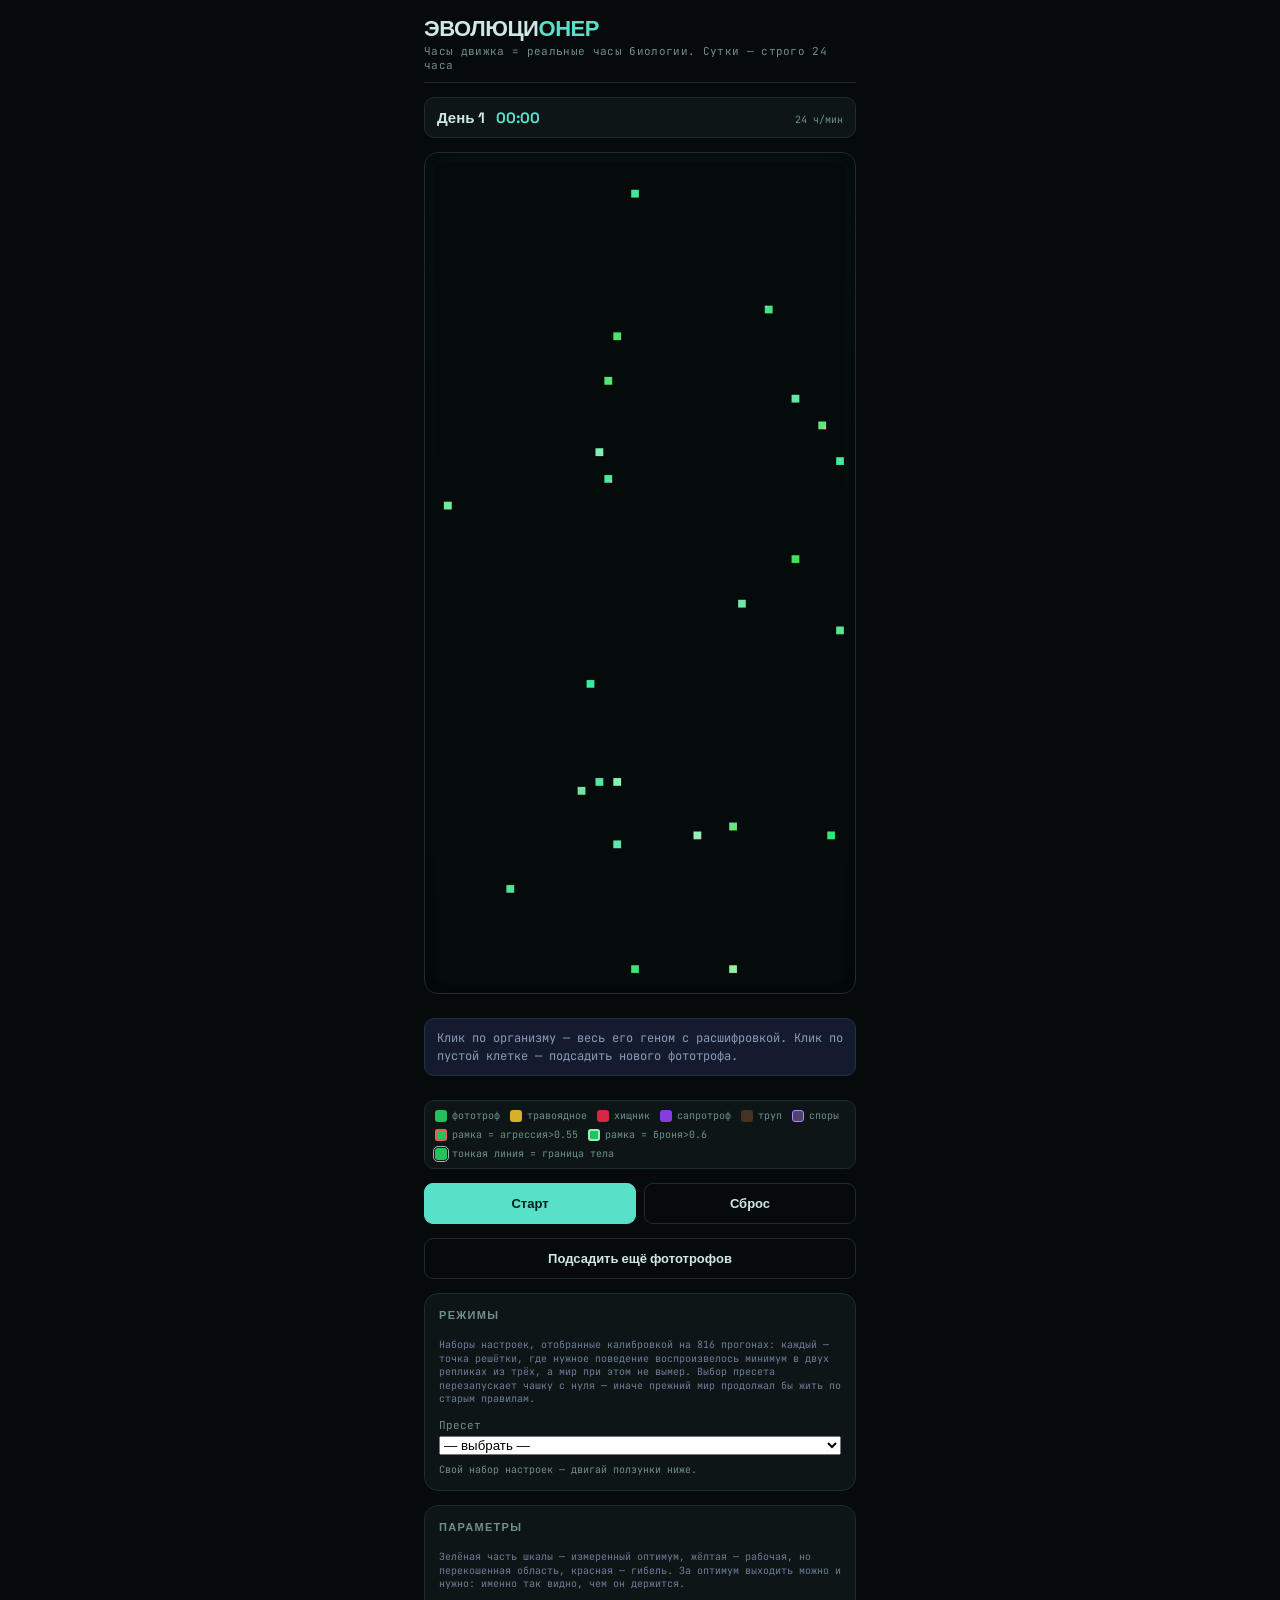
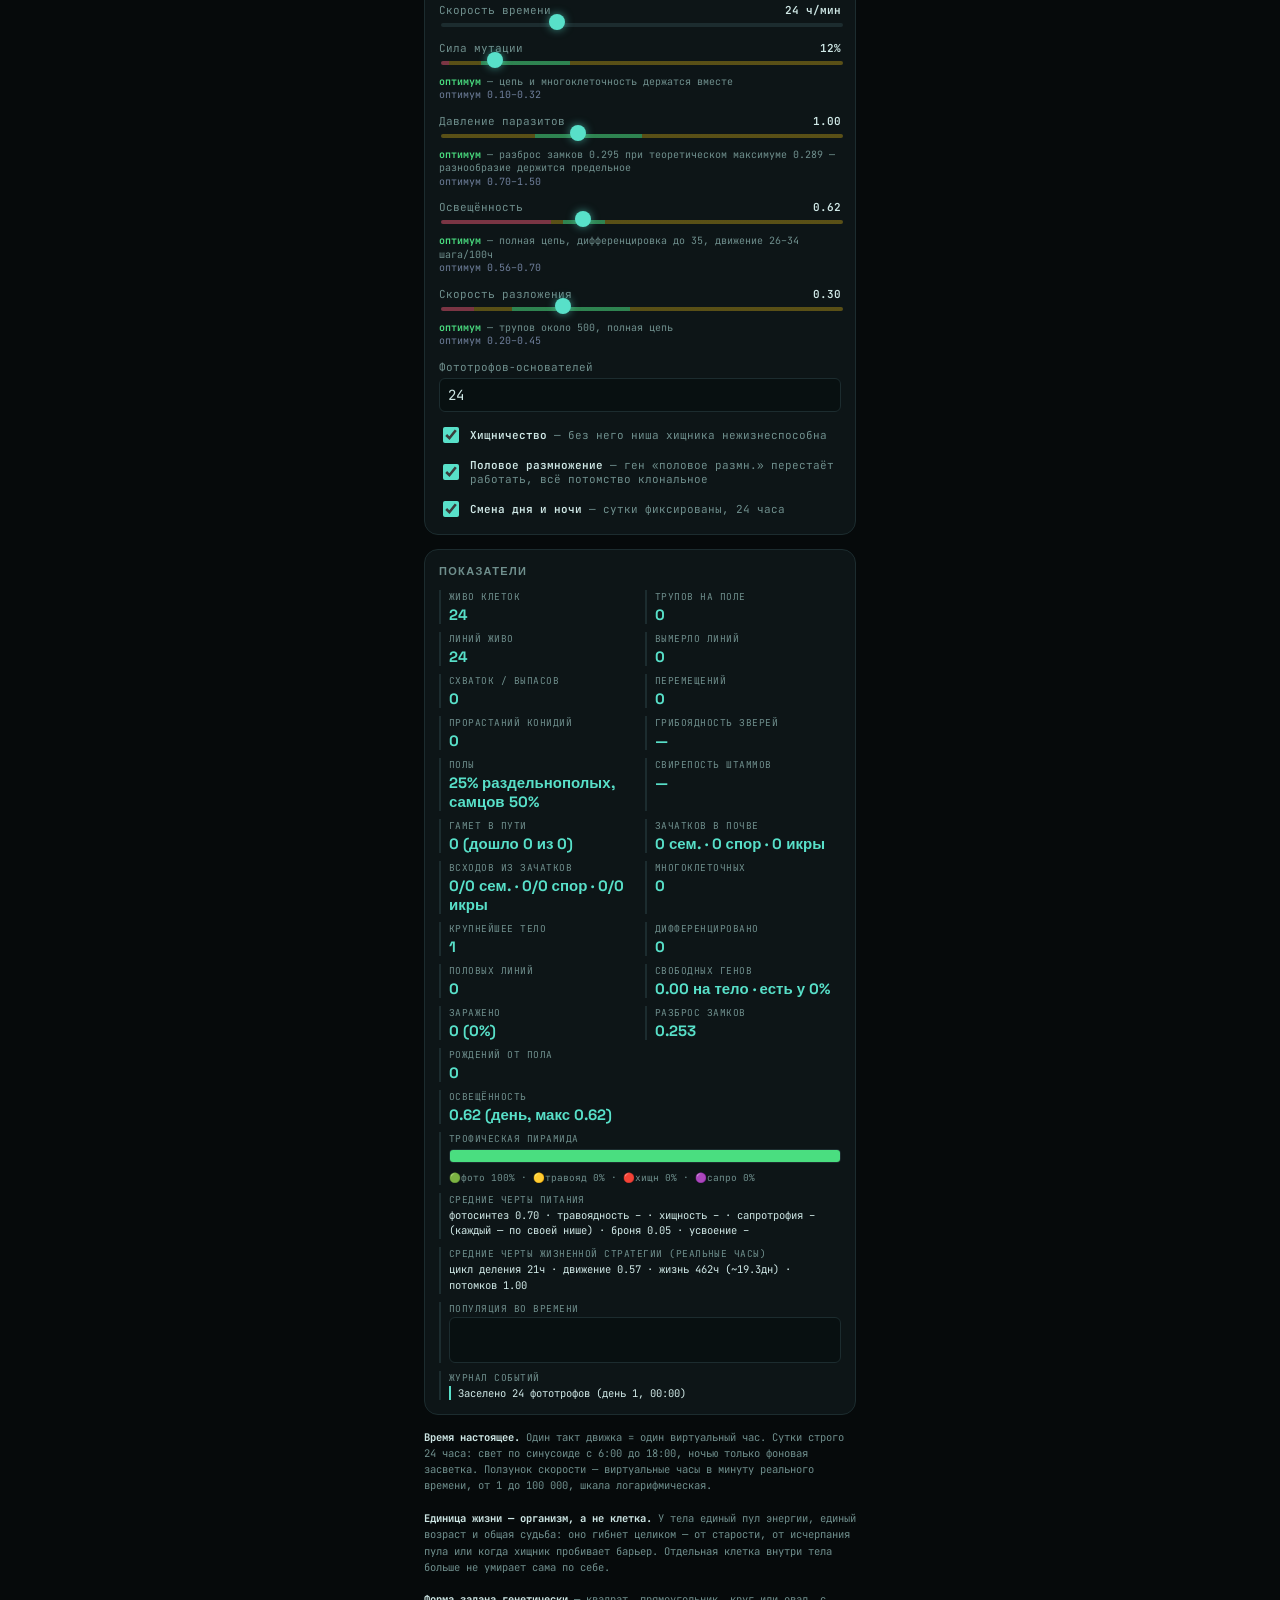
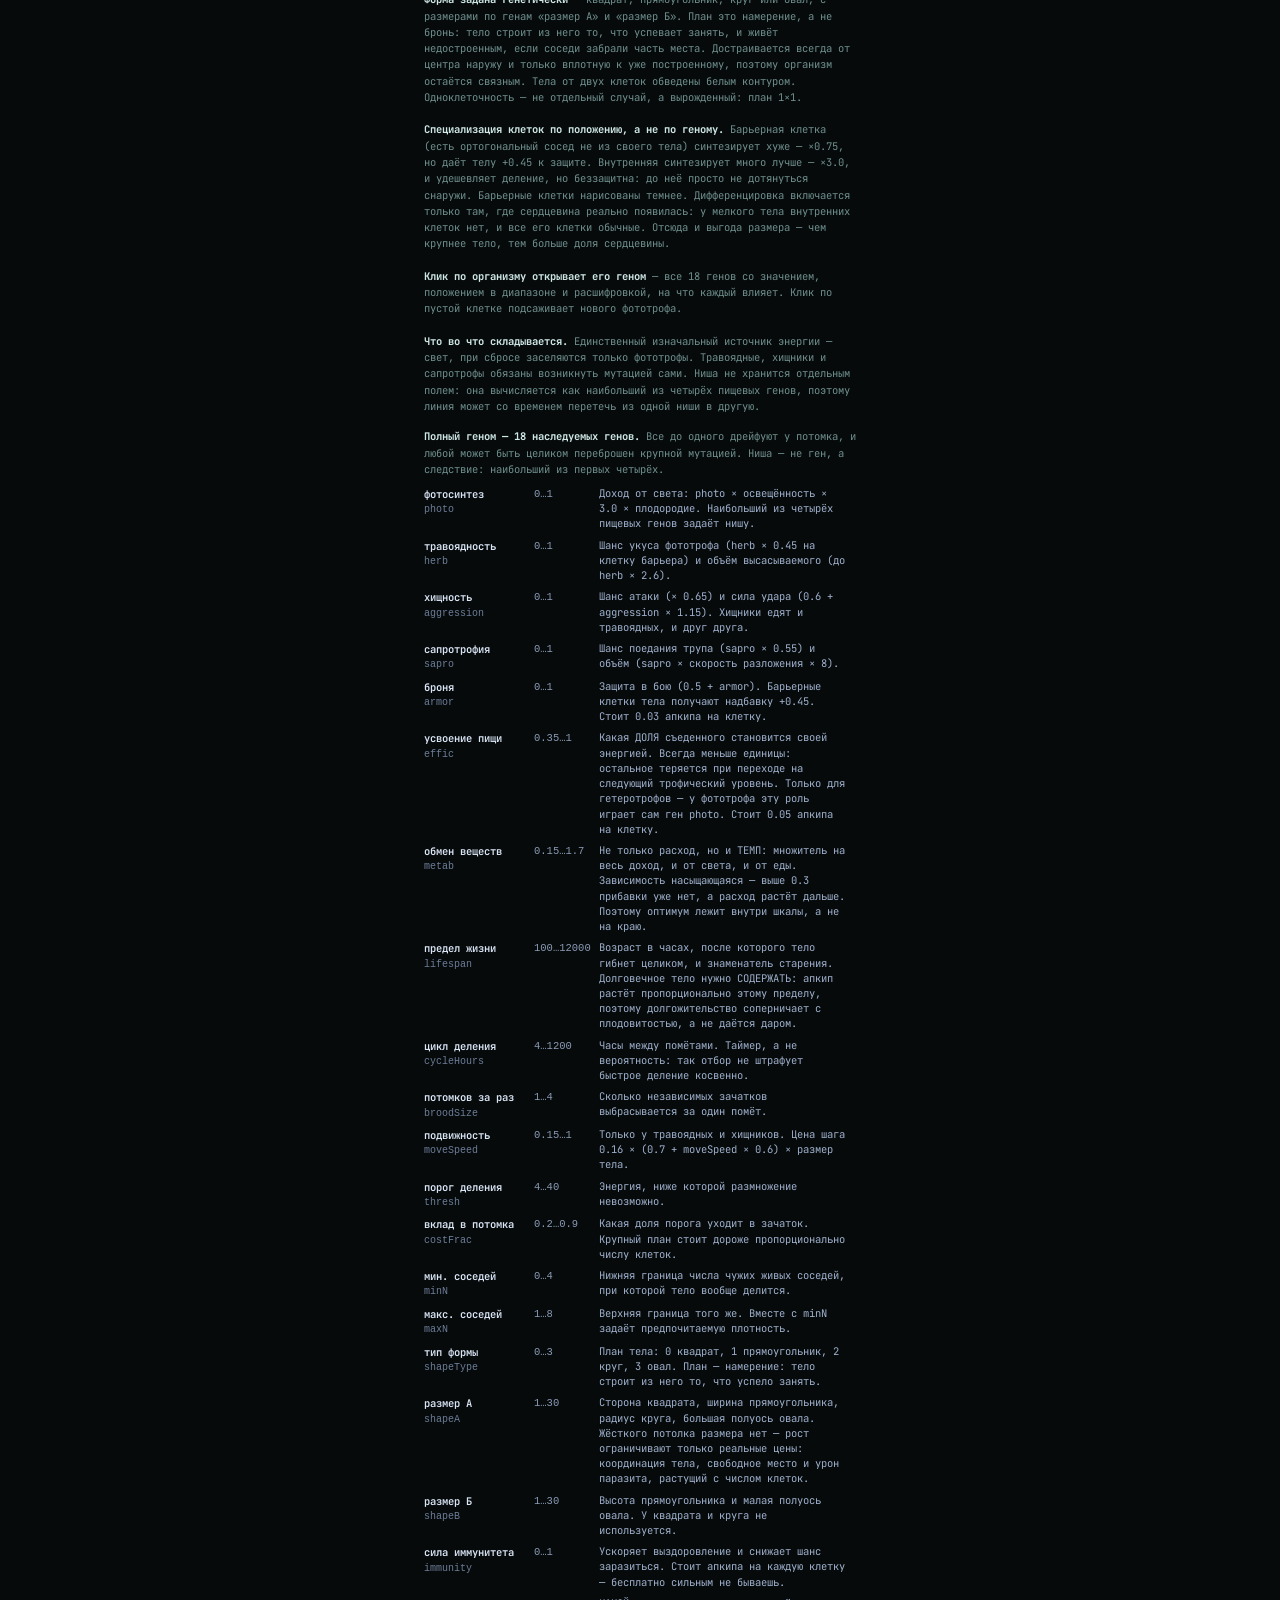
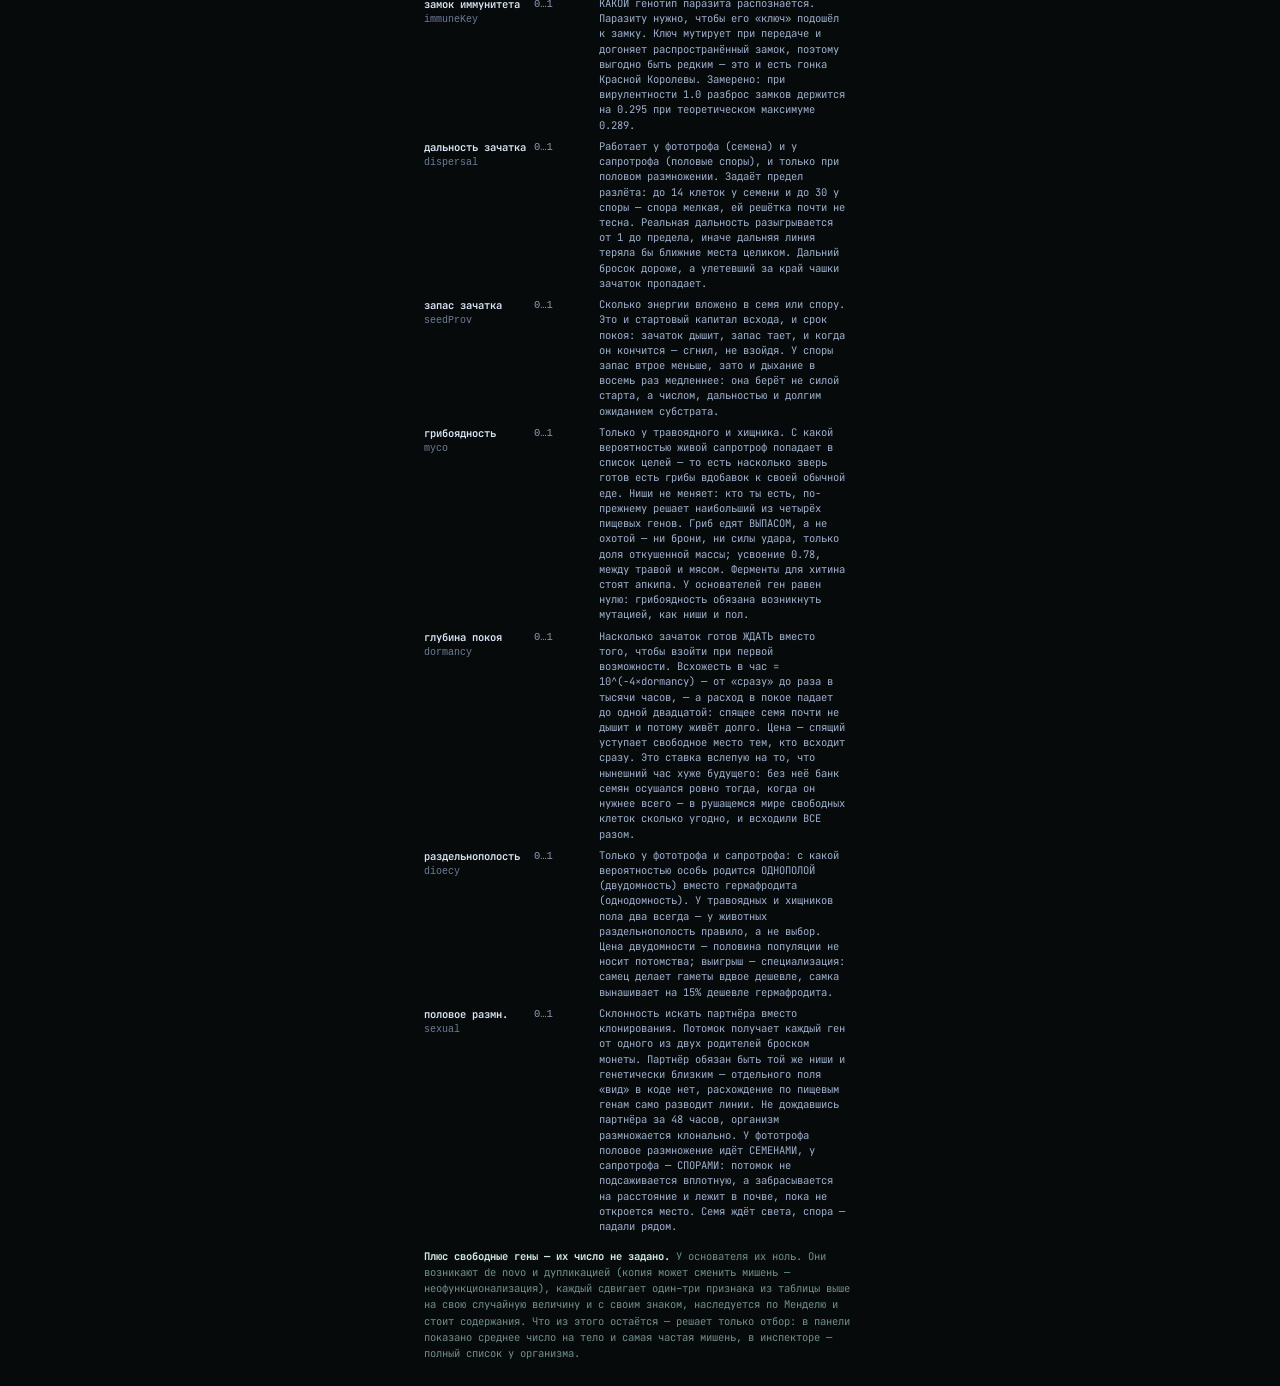
==== commit c38d823b: "Свободные гены в браузере и замер: геном растёт под отбором, мишени неслучайны Механизм из стенда пе" ====
--- a/index.html
+++ b/index.html
@@ -111,6 +111,7 @@
   .insp-empty{color:#8b9ab5;line-height:1.5}
   .insp-head{font-weight:700;font-size:14px;margin-bottom:2px}
   .insp-sub{color:#9fb0cc;margin-bottom:8px;line-height:1.5}
+  ul.mods{margin:0 0 8px 18px;padding:0;color:#c9d4e6;font-size:12px;line-height:1.5}
   table.genes,table.generef{width:100%;border-collapse:collapse;margin-top:6px}
   table.genes th,table.generef th{text-align:left;font-weight:600;padding:3px 8px 3px 0;white-space:nowrap;vertical-align:top;color:#dbe6f7}
   table.genes td,table.generef td{padding:3px 8px 3px 0;vertical-align:top}
@@ -257,6 +258,7 @@
       <div class="stat"><span class="k">Крупнейшее тело</span><span class="v" id="sMaxBody">0</span></div>
       <div class="stat"><span class="k">Дифференцировано</span><span class="v" id="sDiff">0</span></div>
       <div class="stat"><span class="k">Половых линий</span><span class="v" id="sSex">0</span></div>
+      <div class="stat"><span class="k">Свободных генов</span><span class="v" id="sMods">0</span></div>
       <div class="stat"><span class="k">Заражено</span><span class="v" id="sInf">0</span></div>
       <div class="stat"><span class="k">Разброс замков</span><span class="v" id="sKey">0</span></div>
       <div class="stat"><span class="k">Рождений от пола</span><span class="v" id="sSexB">0</span></div>
@@ -297,6 +299,7 @@
   <div class="legend">
     <b>Полный геном — 18 наследуемых генов.</b> Все до одного дрейфуют у потомка, и любой может быть целиком переброшен крупной мутацией. Ниша — не ген, а следствие: наибольший из первых четырёх.
     <table class="generef" id="geneRef"></table>
+    <p><b>Плюс свободные гены — их число не задано.</b> У основателя их ноль. Они возникают de novo и дупликацией (копия может сменить мишень — неофункционализация), каждый сдвигает один–три признака из таблицы выше на свою случайную величину и с своим знаком, наследуется по Менделю и стоит содержания. Что из этого остаётся — решает только отбор: в панели показано среднее число на тело и самая частая мишень, в инспекторе — полный список у организма.</p>
   </div>
 
 </div>
@@ -510,6 +513,51 @@
                   photo:0.25, herb:0.25, sapro:0.25, cycleHours:20, moveSpeed:0.3, lifespan:150, sexual:0.25, immunity:0.25, immuneKey:0.15,
                   dispersal:0.25, seedProv:0.25, dioecy:0.25, dormancy:0.25, myco:0.25 };
   const DISCRETE = ['minN','maxN','broodSize','shapeType','shapeA','shapeB'];
+
+  // ── СВОБОДНЫЕ ГЕНЫ. Все гены выше заданы заранее: у каждого фиксированный
+  // смысл, и «новизна» сводилась к сдвигу числа. В живой эволюции гены ВОЗНИКАЮТ —
+  // дупликацией с расхождением копий (Оно, 1970) и de novo — и функция их не
+  // предписана: новый ген действует на то, на что попал, нередко на несколько
+  // признаков сразу (плейотропия), а отбор решает, остаться ли ему. Здесь это
+  // локус-модификатор {id, мишени, веса}. У основателя их НОЛЬ — как ниши, пол и
+  // грибоядность, они обязаны возникнуть. Живут в каждом наборе аллелей отдельно,
+  // наследуются по Менделю (локус есть в обоих наборах — передаётся всегда, в
+  // одном — с вероятностью ½), выражаются аддитивно поверх базового гена (½ веса
+  // за копию: гомозигота даёт полный эффект) и стоят содержания — иначе геном
+  // раздувался бы мусором без предела. Честная оговорка: «случайный» ген может
+  // делать лишь то, что модель вообще умеет выражать. Открытым становится не
+  // набор функций, а ОТОБРАЖЕНИЕ генотипа в фенотип: какой признак, каким знаком,
+  // сколько признаков и сколько генов — предмет отбора, а не решение автора.
+  // Те же константы, что в tools/sim.js — разойтись им нельзя.
+  const MOD_SCALE = 0.25, MOD_NEW = 0.25, MOD_DUP = 0.15, MOD_DEL = 0.10, MOD_DRIFT = 0.15, MOD_RETARGET = 0.30;
+  const MOD_UPKEEP = 0.003;   // содержание одного гена на клетку в час (metab ~0.3)
+  const MOD_TARGETS = GENES.filter(k => k !== 'shapeType' && k !== 'immuneKey');   // категории не сдвигаются
+  let nextModId = 1;
+  function newMod(){
+    const r = Math.random(), n = r < 0.6 ? 1 : r < 0.9 ? 2 : 3;   // плейотропия: один признак чаще всего
+    const t = [], w = [];
+    while(t.length < n){ const k = MOD_TARGETS[Math.floor(Math.random()*MOD_TARGETS.length)]; if(!t.includes(k)){ t.push(k); w.push(Math.random()*2-1); } }
+    return { id: nextModId++, t, w };
+  }
+  const copyMod = m => ({ id: m.id, t: m.t.slice(), w: m.w.slice() });
+  function mutateMods(src, m){
+    const out = [];
+    for(const q of (src || [])){
+      if(Math.random() < m*MOD_DEL) continue;
+      const c = copyMod(q);
+      for(let i=0;i<c.w.length;i++) c.w[i] = clamp(c.w[i] + (Math.random()*2-1)*MOD_DRIFT*m, -1, 1);
+      out.push(c);
+    }
+    if(out.length && Math.random() < m*MOD_DUP){
+      const c = copyMod(out[Math.floor(Math.random()*out.length)]); c.id = nextModId++;
+      if(Math.random() < MOD_RETARGET){ const i = Math.floor(Math.random()*c.t.length);
+        let k; do { k = MOD_TARGETS[Math.floor(Math.random()*MOD_TARGETS.length)]; } while(c.t.includes(k)); c.t[i] = k; }
+      out.push(c);
+    }
+    if(Math.random() < m*MOD_NEW) out.push(newMod());
+    return out;
+  }
+  const modCount = al => (al.A.mods ? al.A.mods.length : 0) + (al.B.mods ? al.B.mods.length : 0);
   const SHAPE_NAMES = ['квадрат','прямоугольник','круг','овал'];
 
   // Границы зон взяты из перебора прогонами (по 2 запуска на точку, 20 000 часов),
@@ -728,6 +776,7 @@
     // и грибов. Разыгрывается при рождении 50/50 и больше не меняется.
     const dio = (guild0==='herb' || guild0==='pred') ? true : Math.random() < g.dioecy;
     const body = { id, g, al: al || { A: g, B: g }, lineage, guild: guild0, ox, oy, tpl, foot,
+                   nMods: modCount(al || { A: g, B: g }),
                    sex: dio ? (Math.random()<0.5 ? 'm' : 'f') : null,
                    cells:[i0], energy, age:0, cooldown:g.cycleHours };
     state[i0]=1; owner[i0]=id; cellGuild[i0]=GCODE[body.guild];
@@ -777,6 +826,7 @@
   function mutateAllele(pg, withMacro){
     const m = params.mutation, g = {};
     for(const k of GENES) g[k] = pg[k];
+    g.mods = mutateMods(pg.mods, m);
     for(const k of Object.keys(DRIFT)){
       const [lo,hi] = RANGE[k];
       g[k] = clamp(pg[k] + (Math.random()*2-1)*DRIFT[k]*m, lo, hi);
@@ -821,6 +871,9 @@
   function expressGenome(A, B){
     const g = {};
     for(const k of GENES) g[k] = DOMINANT_ONLY.has(k) ? A[k] : (A[k] + B[k]) * 0.5;
+    // свободные гены: ½ веса за копию, поверх базового значения, в долях диапазона
+    for(const set of [A.mods, B.mods]) if(set) for(const q of set)
+      for(let i=0;i<q.t.length;i++){ const k = q.t[i], [lo,hi] = RANGE[k]; g[k] = clamp(g[k] + 0.5*q.w[i]*MOD_SCALE*(hi-lo), lo, hi); }
     for(const k of DISCRETE) if(!DOMINANT_ONLY.has(k)) g[k] = Math.round(g[k]);
     g.maxN = Math.max(g.maxN, g.minN+1);
     return g;
@@ -828,6 +881,17 @@
   function gamete(al){
     const h = {};
     for(const k of GENES) h[k] = Math.random() < 0.5 ? al.A[k] : al.B[k];
+    // Свободные гены — по локусам: есть в обоих наборах — уходит в гамету всегда
+    // (одна из копий наугад), есть в одном — с вероятностью ½. Это независимое
+    // расщепление несцепленных локусов: пол перебирает КОМБИНАЦИИ генов.
+    h.mods = [];
+    const inB = new Map(); for(const q of (al.B.mods || [])) inB.set(q.id, q);
+    for(const q of (al.A.mods || [])){
+      const b = inB.get(q.id);
+      if(b){ h.mods.push(Math.random() < 0.5 ? q : b); inB.delete(q.id); }
+      else if(Math.random() < 0.5) h.mods.push(q);
+    }
+    for(const q of inB.values()) if(Math.random() < 0.5) h.mods.push(q);
     return h;
   }
   // Пакеты работают по ФЕНОТИПУ и записываются обратно в ОБА аллеля — но только
@@ -941,6 +1005,7 @@
       sexual: 0,                               // пол обязан возникнуть мутацией, как и ниши
       immunity: 0.05+Math.random()*0.05,
       immuneKey: Math.random(),                // «замок»: какой генотип паразита распознаётся
+      mods: [],                                // свободных генов у основателя нет — они обязаны возникнуть
     };
   }
   function spawnFounder(i, e){
@@ -1184,7 +1249,8 @@
       const upkeep = size*(g.metab + dom*0.10 + (nicheSum-dom)*0.02 + g.armor*0.03 + (guildIsHetero ? g.effic*0.05 : 0))
                    + crowdSame*0.045 + (crowd-crowdSame)*0.006 + body.age*senescence*AGE_SCALE(size) + size*0.015 + moveTax
                    + size*g.lifespan*SOMA      // содержание долговечного тела
-                   + size*g.immunity*IMM_COST + size*g.myco*MYCO_COST; // иммунитет тоже надо содержать
+                   + size*g.immunity*IMM_COST + size*g.myco*MYCO_COST  // иммунитет тоже надо содержать
+                   + size*body.nMods*MOD_UPKEEP;                       // и свободные гены
       body.energy -= upkeep;
       if(body.energy <= 0){ killBody(body); continue; }           // гибнет ЦЕЛИКОМ: общий пул исчерпан
 
@@ -1567,7 +1633,7 @@
 
   function reset(){
     state.fill(0); owner.fill(0); cellGuild.fill(G_NONE); corpseFood.fill(0); sporeDensity.fill(0);
-    bodies.clear(); nextBodyId = 1; nextLineageId = 1; selectedBody = null;
+    bodies.clear(); nextBodyId = 1; nextLineageId = 1; nextModId = 1; selectedBody = null;
 
     phaseX = Math.random()*10; phaseY = Math.random()*10;
     computeFertility();
@@ -1772,6 +1838,13 @@
     set('sDiff', diff);
     set('sSex', bodies.size ? `${sexN} (${Math.round(sexN/bodies.size*100)}%)` : '0');
     set('sSexB', sexBirths);
+    // свободные гены: среднее на тело и самая частая мишень — то, что отбор
+    // оставил из случайного; у основателей их ноль, так что любое число тут заработано
+    { let ms=0, ma=0; const tg={};
+      for(const b of bodies.values()){ const n=b.nMods||0; ms+=n; if(n) ma++;
+        for(const st of [b.al.A.mods, b.al.B.mods]) if(st) for(const q of st) for(const k of q.t) tg[k]=(tg[k]||0)+1; }
+      const top = Object.entries(tg).sort((a,b)=>b[1]-a[1])[0];
+      set('sMods', bodies.size ? `${(ms/bodies.size).toFixed(2)} на тело · есть у ${Math.round(100*ma/bodies.size)}%` + (top ? ` · чаще всего → ${top[0]}` : '') : '0'); }
     let dioN=0, maleN=0, virS=0, virN=0;
     for(const b of bodies.values()){
       if(b.sex){ dioN++; if(b.sex==='m') maleN++; }
@@ -1889,7 +1962,24 @@
           : ` · <b>диплоид</b>, гетерозиготность ${(heteroOf(b)*100).toFixed(1)}%`
             + (b.g.sexual >= 0.5 ? ' — половая линия, запас перемешивается каждое поколение'
                                  : ' — линия вернулась к клонированию: запас есть, но не перемешивается')) + `</div>`
-      + `<table class="genes">${rows}</table>`;
+      + `<table class="genes">${rows}</table>`
+      + modsHtml(b);
+  }
+  // Свободные гены организма: мишень, знак и сила, и в каком наборе лежит локус.
+  // Показываются отдельно от 26 базовых, потому что у них нет ни имени, ни
+  // предписанного смысла — только то, что они реально сдвигают.
+  function modsHtml(b){
+    const A = b.al.A.mods || [], B = b.al.B.mods || [];
+    if(!A.length && !B.length) return '<div class="insp-sub">Свободных генов нет — ни один ещё не возник или все утрачены.</div>';
+    const seen = new Map();
+    for(const [set,tag] of [[A,'A'],[B,'B']]) for(const q of set){
+      const e = seen.get(q.id) || { q, sets: [] }; e.sets.push(tag); seen.set(q.id, e); }
+    const label = k => (GENE_INFO.find(x=>x[0]===k)||[k,k])[1];
+    const items = [...seen.values()].map(({q,sets}) => {
+      const eff = q.t.map((k,i)=>`${label(k)} ${q.w[i]>=0?'+':'−'}${Math.abs(q.w[i]*MOD_SCALE*100*(sets.length/2)).toFixed(1)}%`).join(', ');
+      return `<li>№${q.id} · ${sets.length===2?'в обоих наборах':'в одном наборе ('+sets[0]+')'} · ${eff}</li>`;
+    }).join('');
+    return `<div class="insp-sub"><b>Свободных генов: ${seen.size}</b> (локусов; копий ${A.length+B.length}) — возникли de novo или дупликацией, у основателя их не было. Сдвиг указан в долях диапазона признака с учётом числа копий.</div><ul class="mods">${items}</ul>`;
   }
 
   let lastFrameTime = null, hourBudget = 0;
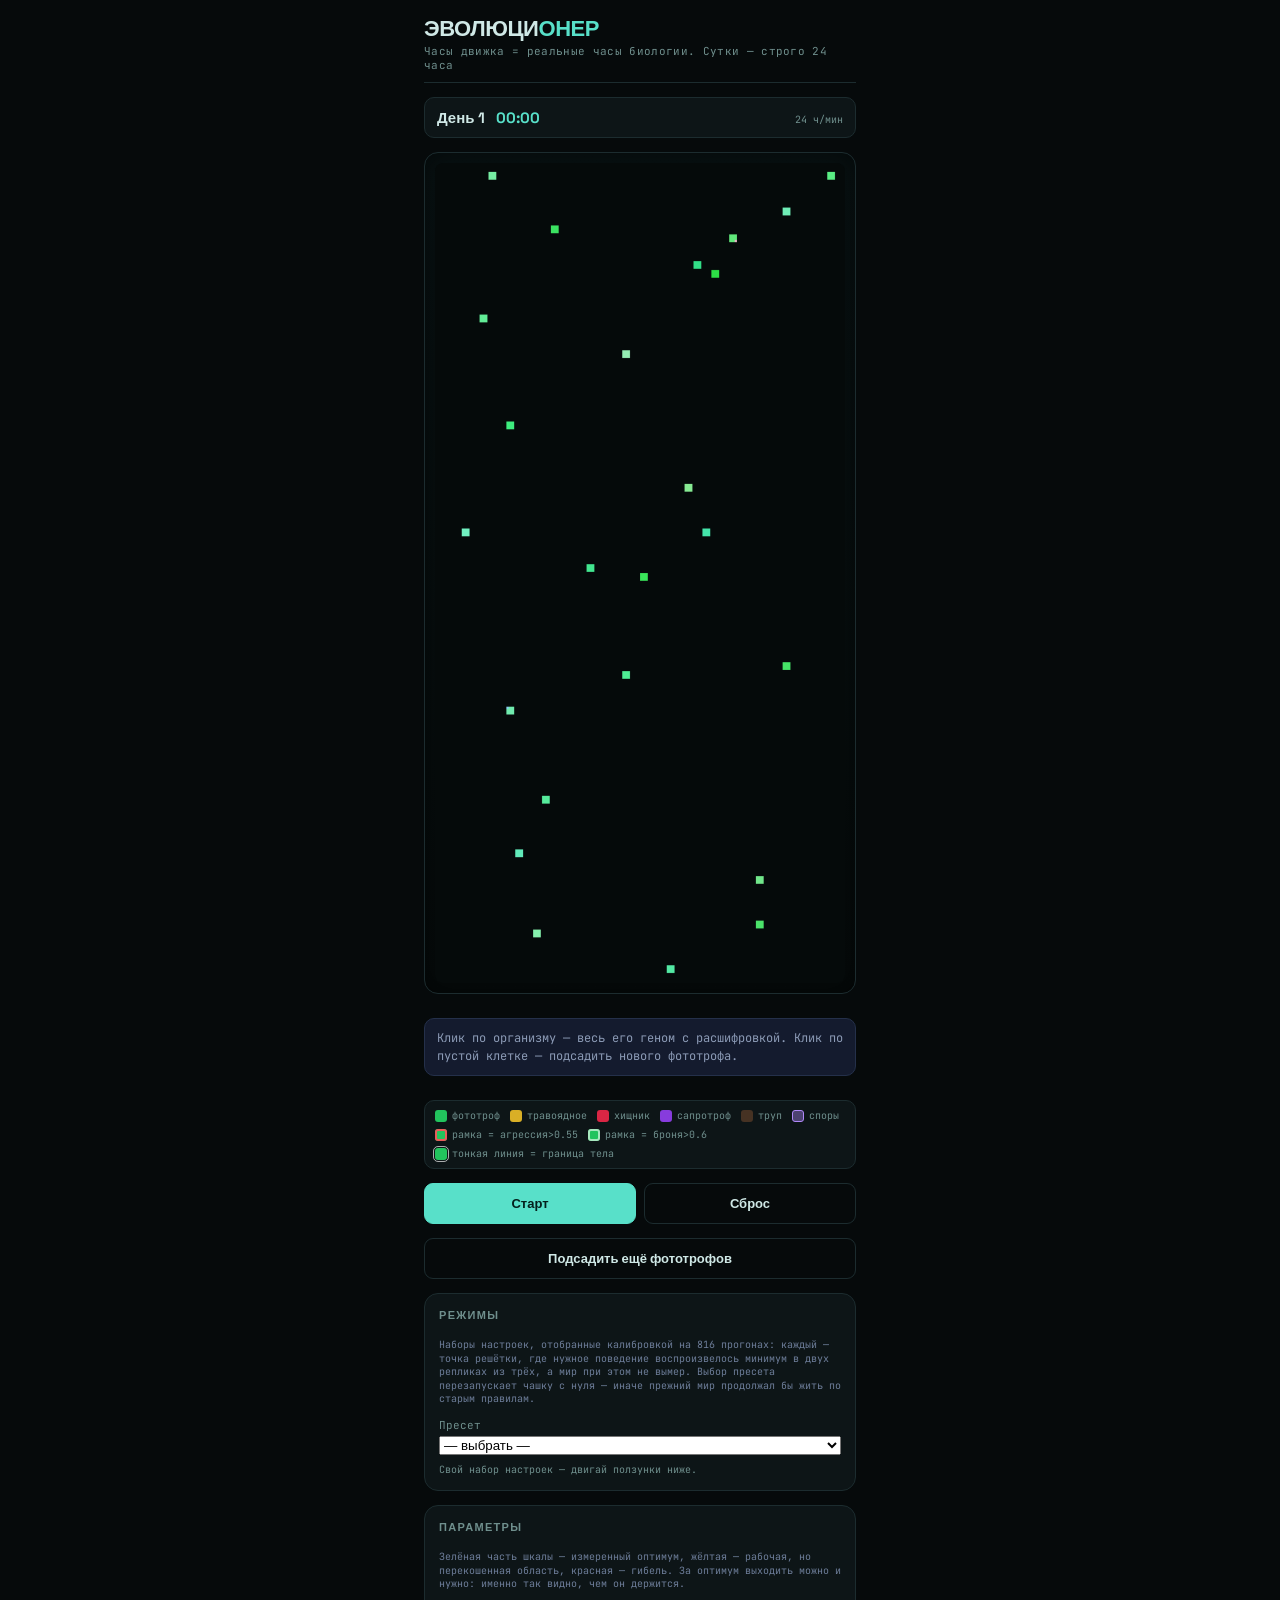
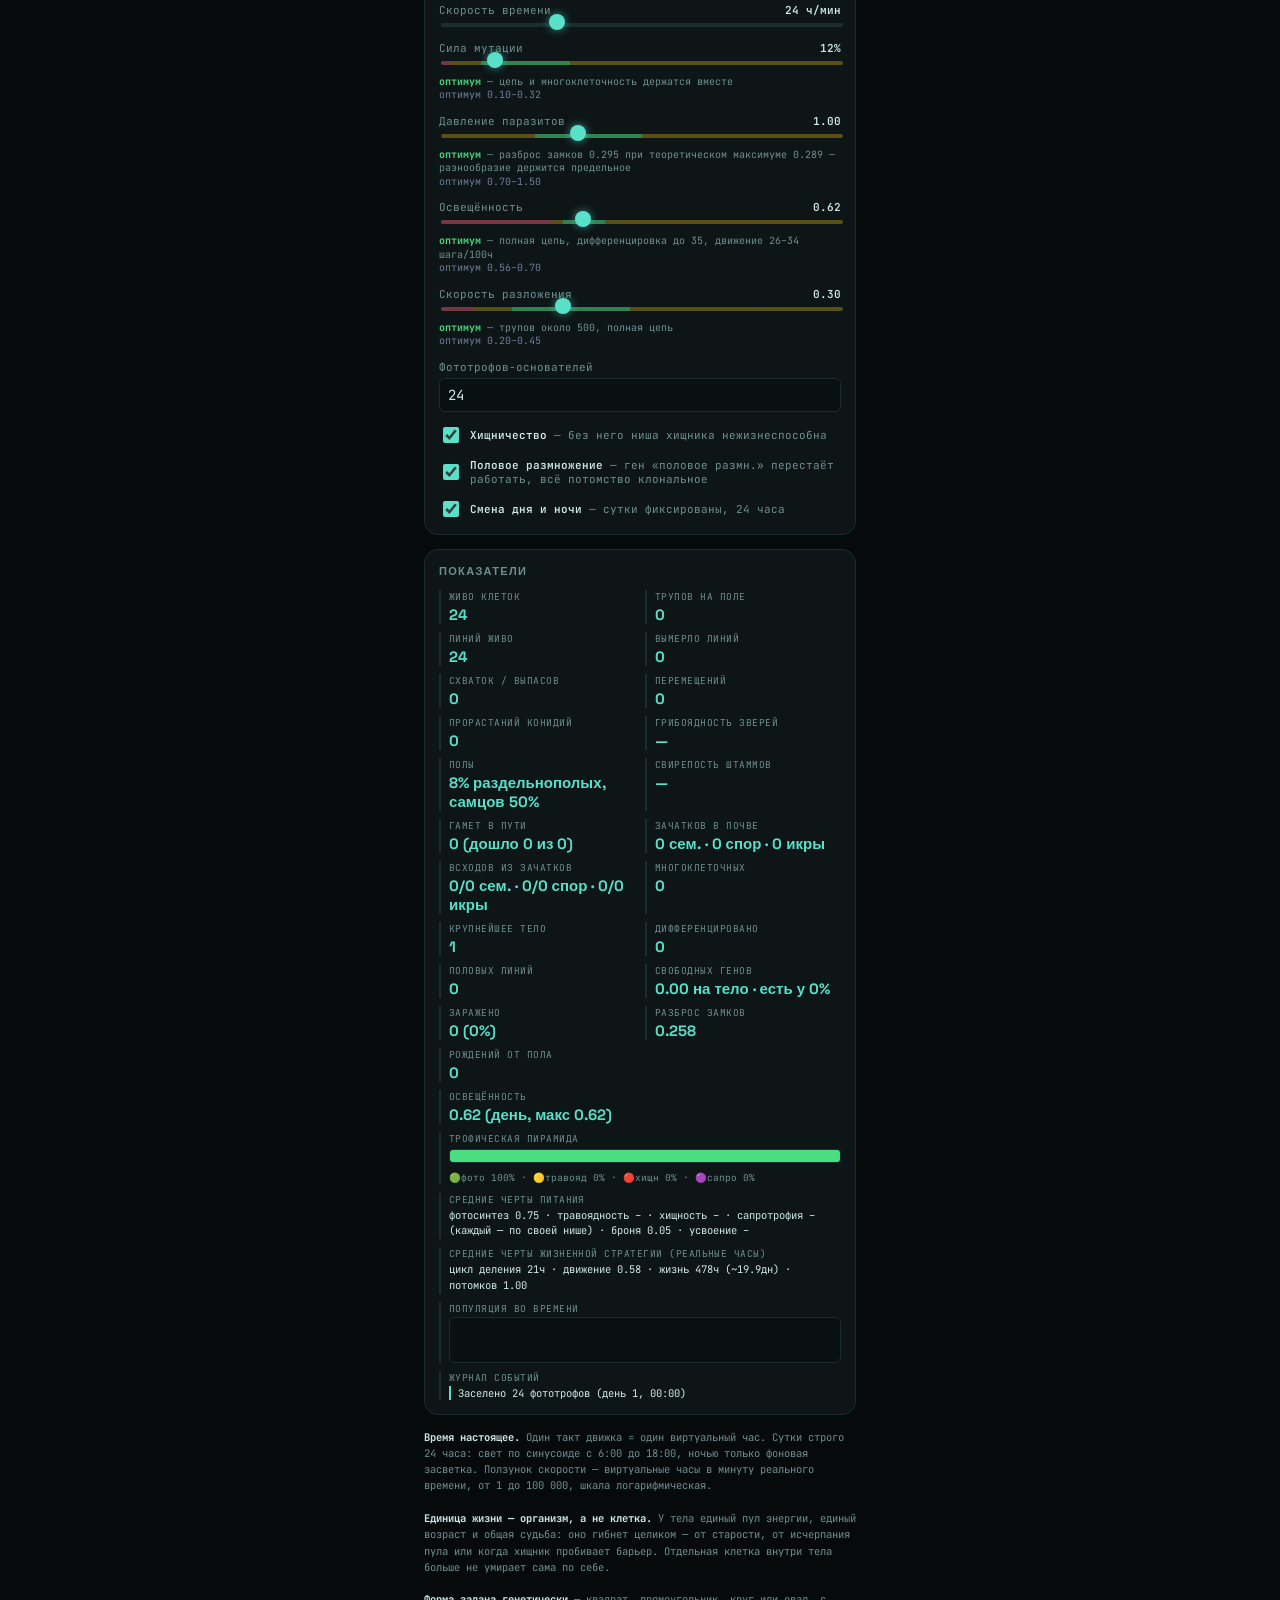
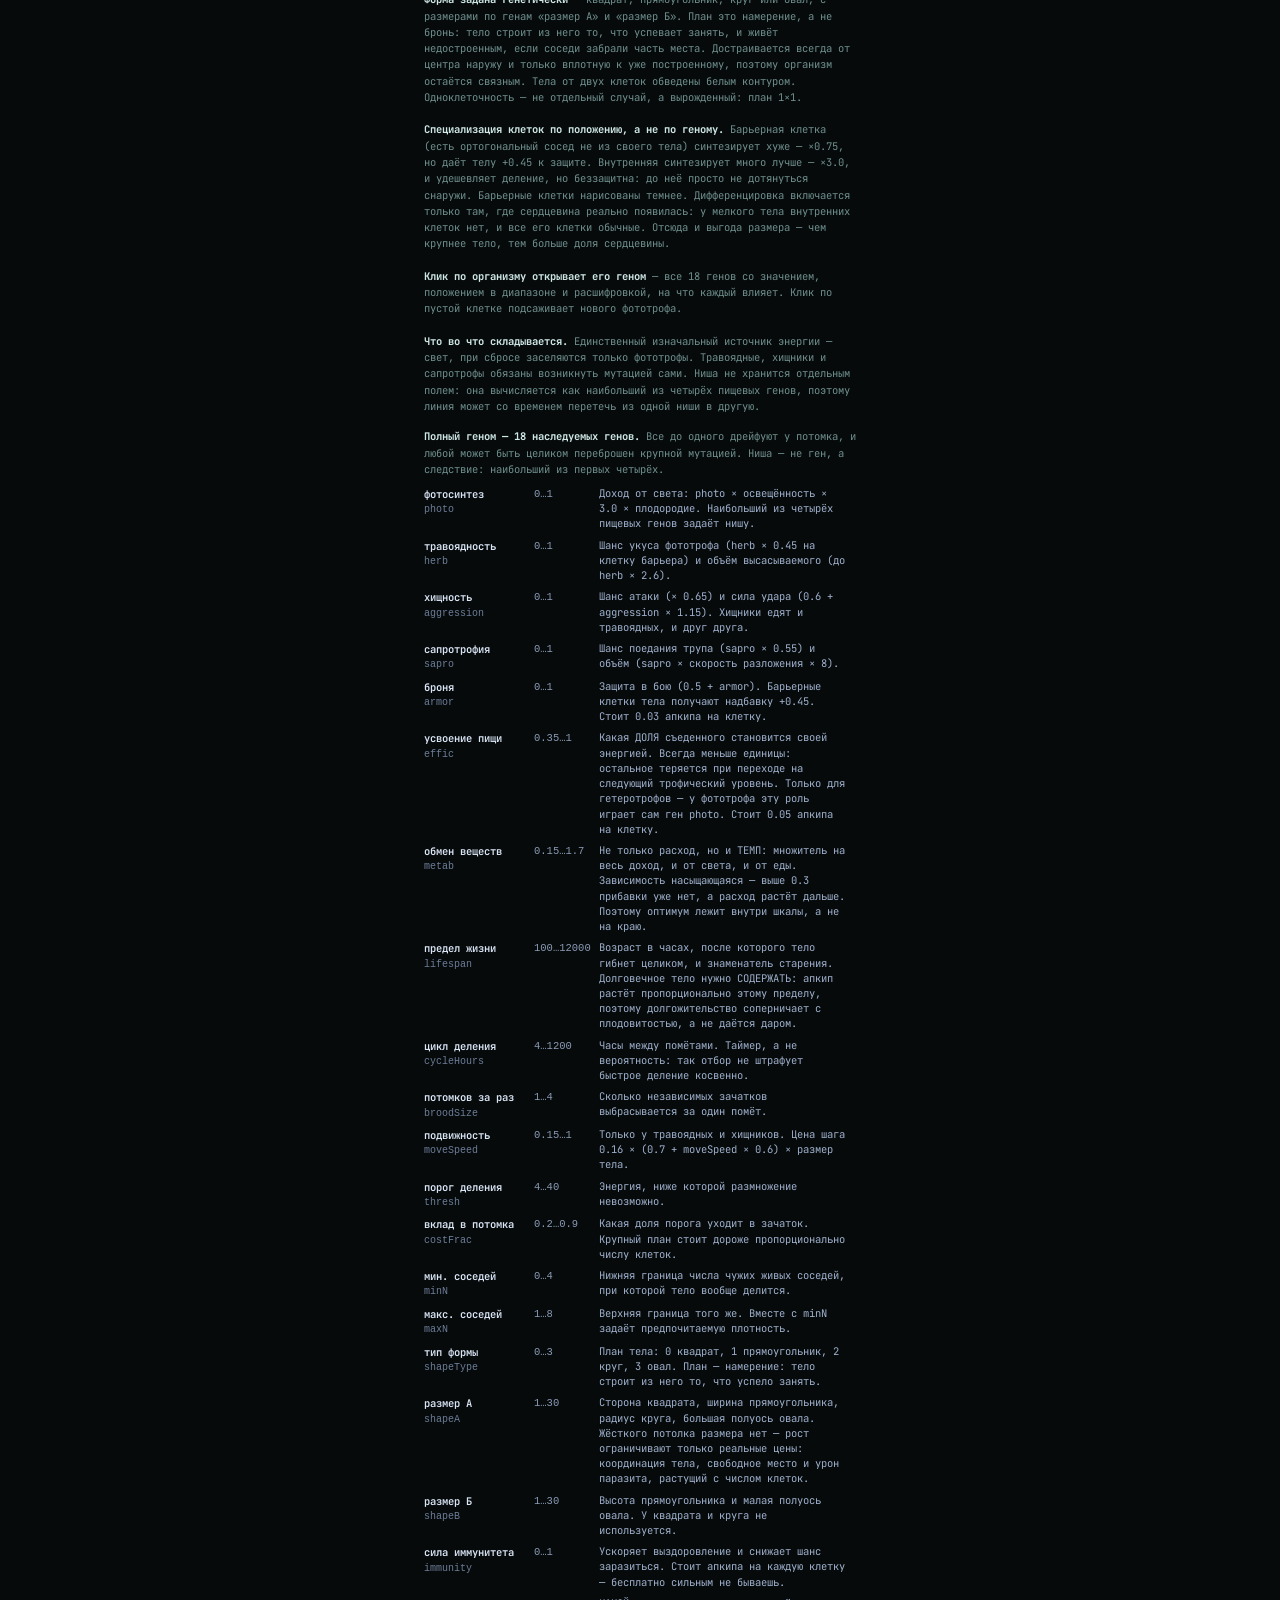
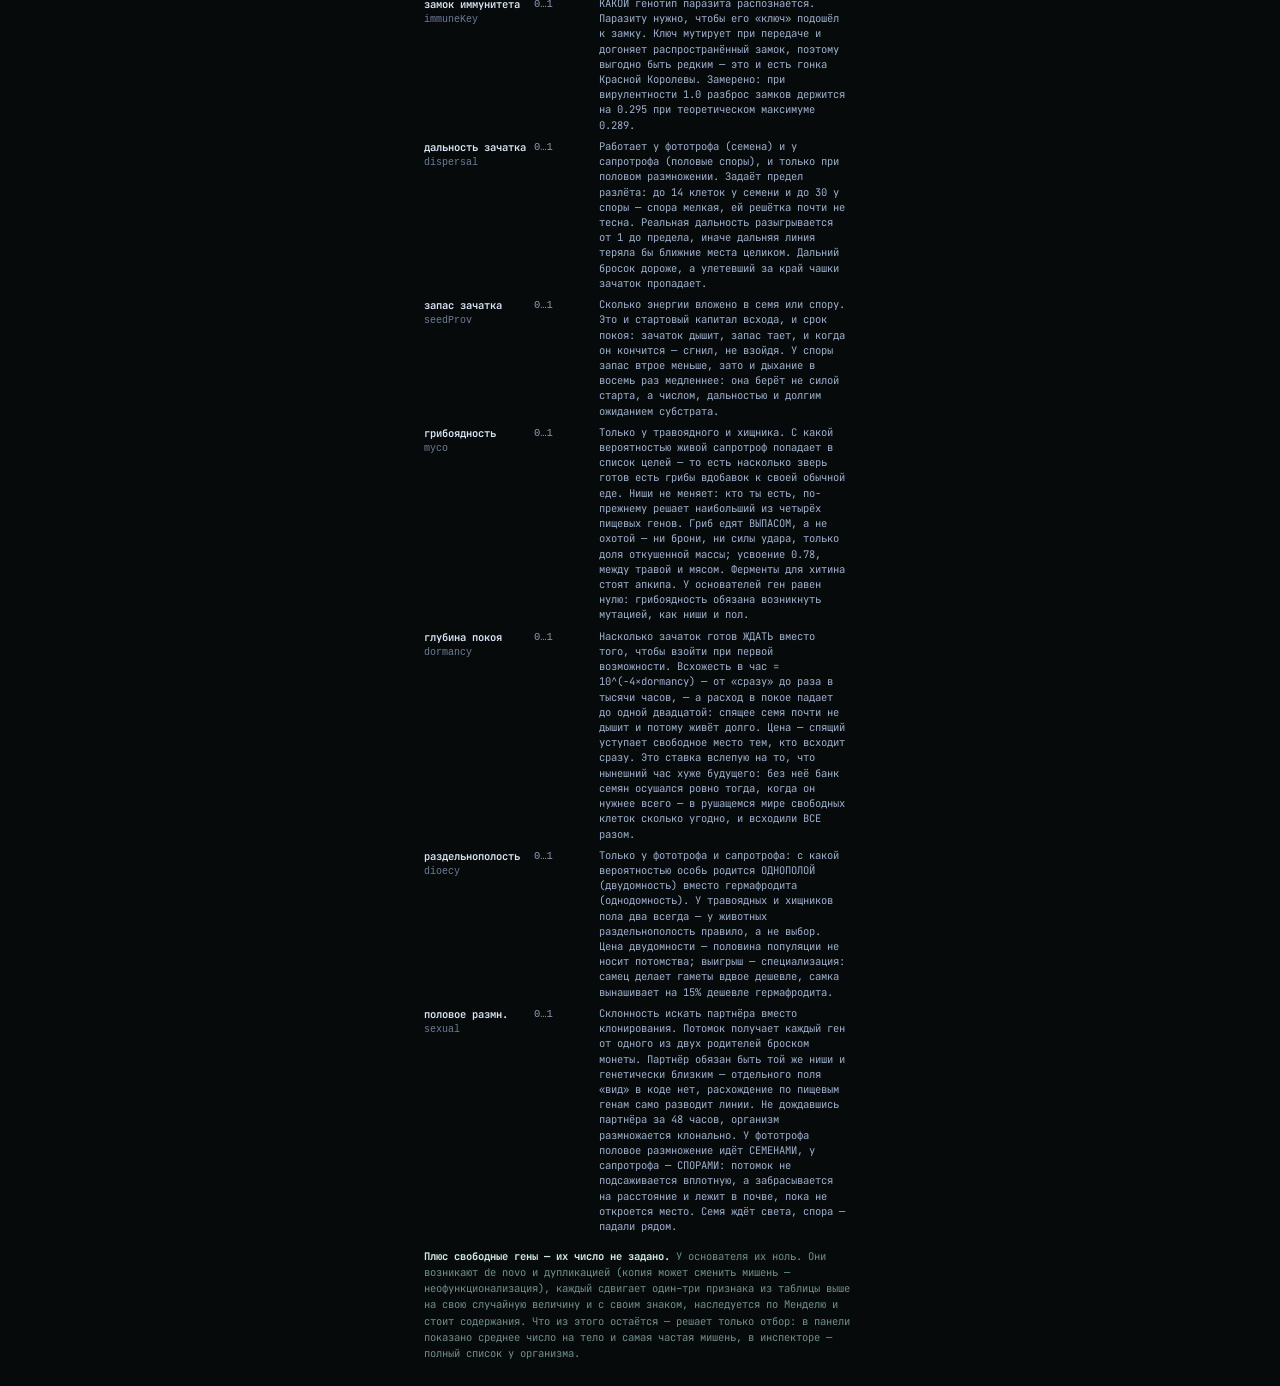
==== commit b2ae2598: "Калибровка-2: 1528 прогонов, три новых пресета и снятые гипотезы Решётка пересчитана уже со свободны" ====
--- a/index.html
+++ b/index.html
@@ -187,6 +187,9 @@
           <option value="bank">Банк покоя</option>
           <option value="nopar">Мир без паразитов</option>
           <option value="parpress">Давление паразитов</option>
+          <option value="noon">Вечный полдень</option>
+          <option value="rich">Богатый геном</option>
+          <option value="poor">Пустой геном</option>
         </optgroup>
       </select>
       <div class="scalenote" id="notePreset">Свой набор настроек — двигай ползунки ниже.</div>
@@ -2072,7 +2075,7 @@
   // точками. Где явление есть не во всех мирах, так и написано: «в N из 8».
   const PRESETS = {
     default:  { light:0.62, mut:0.12, decomp:0.30, par:1.0, pred:true, sex:true, dn:true,
-      note:'Штатная настройка. Полная цепь, умеренное всё. Тел 1700 по медиане, но разброс огромный: от 59 до 2271 в восьми мирах — один еле выжил. Отсюда стоит начинать.' },
+      note:'Штатная настройка. Полная цепь (792 фототрофа, 152 травоядных, 18 хищников, 126 сапротрофов), около 1000 тел, свободных генов 4 на тело. Численность тут самое ненадёжное число: в восьми мирах от 125 до 2300. Отсюда стоит начинать.' },
     lug:      { light:0.80, mut:0.12, decomp:0.15, par:1.0, pred:true, sex:true, dn:true,
       note:'Самый надёжный из населённых миров: 2244 тела по медиане (1219–2923), и при этом все четыре гильдии сразу — 1782 фототрофа, 263 травоядных, 28 хищников, 156 сапротрофов. Тела мелкие: тесно.' },
     savanna:  { light:1.30, mut:0.12, decomp:0.30, par:1.0, pred:true, sex:true, dn:true,
@@ -2087,14 +2090,21 @@
       note:'Смена дня и ночи ВЫКЛЮЧЕНА — и доля рождённых от пола прыгает до 0.31 (0.18–0.45, выше 0.2 в семи мирах из восьми). При включённом дне/ночи на той же решётке она 0.05: гаметы дороги, и ровный свет — то, что делает их по карману.' },
     queen:    { light:0.45, mut:0.12, decomp:0.30, par:1.0, pred:true, sex:true, dn:false,
       note:'Заражено 91% тел, и разброс замков иммунитета держится на 0.27 (0.25–0.29) — почти предел равномерного распределения, то есть паразит не даёт ни одному варианту стать общим. Выше порога 0.26 в пяти мирах из восьми.' },
-    myco:     { light:0.62, mut:0.12, decomp:0.60, par:1.0, pred:true, sex:true, dn:true,
-      note:'Быстрое разложение даёт много грибов, и звери переходят на них: доля микофагов 0.93 по медиане, выше 0.4 в шести мирах из восьми. В двух оставшихся мутация грибоядности так и не закрепилась.' },
+    myco:     { light:0.62, mut:0.30, decomp:0.60, par:2.0, pred:true, sex:true, dn:true,
+      note:'Быстрое разложение даёт много грибов, и звери переходят на них: доля микофагов 0.87 в восьми мирах из восьми. Тут же и самые крупные тела всей решётки — до 20 клеток: мир небогат (около 1000 тел), а голод толкает и к телу, и к грибам.' },
     bank:     { light:0.55, mut:0.12, decomp:0.15, par:0, pred:true, sex:true, dn:true,
       note:'Бедный свет, медленное разложение и ни одного паразита — зачатки уходят в глубокий покой: 0.35 против 0.17 штатных, выше 0.3 в пяти мирах из восьми. Мир при этом небогат (373–1892 тела): банк — это страховка, а не изобилие.' },
     nopar:    { light:0.80, mut:0.12, decomp:0.30, par:0, pred:true, sex:true, dn:true,
       note:'Та же точка, что и «Давление паразитов», но давление нулевое. Свирепость штамма эволюционирует до 1.24, заражено 92% тел. Сравните с соседним пресетом на тех же восьми мирах.' },
     parpress: { light:0.80, mut:0.12, decomp:0.30, par:2.0, pred:true, sex:true, dn:true,
       note:'Давление вдвое выше штатного — и во всех восьми мирах из восьми свирепость эволюционирует НИЖЕ, чем без давления: 0.53 против 1.24, заражённость 0.70 против 0.92. Дорогой вред невыгоден самому паразиту.' },
+    // ── Найдены второй калибровкой (1528 прогонов), см. CLAUDE.md.
+    noon:     { light:1.00, mut:0.12, decomp:0.30, par:1.0, pred:true, sex:true, dn:false,
+      note:'Смена дня и ночи выключена — и НИ ОДИН мир не погиб: 0 вымираний из 96 прогонов против 29 из 96 со сменой. Цена — обрубленная цепь: ни одного сапротрофа и ни одного хищника. Ровный свет означает, что почти никто не голодает, трупов не накапливается, и разлагать нечего. Заодно втрое растёт доля рождённых от пола.' },
+    rich:     { light:1.00, mut:0.30, decomp:0.30, par:2.0, pred:true, sex:true, dn:true,
+      note:'Самый населённый мир с полной цепью — 2736 тел (1970/372/37/145) — и при этом самый нагруженный геном: 6.2 свободных гена на тело. Сравните с «Пустым геномом»: та же точка, но мутация 0.04 вместо 0.30.' },
+    poor:     { light:1.00, mut:0.04, decomp:0.30, par:2.0, pred:true, sex:true, dn:true,
+      note:'Пара к «Богатому геному»: всё то же, кроме мутации — 0.04 вместо 0.30. Свободных генов 1.1 против 6.2, а мир живёт не хуже (2395 тел, полная цепь). Богатство генома решает мутация, а не среда: свет и разложение двигают его втрое слабее.' },
   };
   document.getElementById('preset').addEventListener('change', e=>{
     const p = PRESETS[e.target.value];
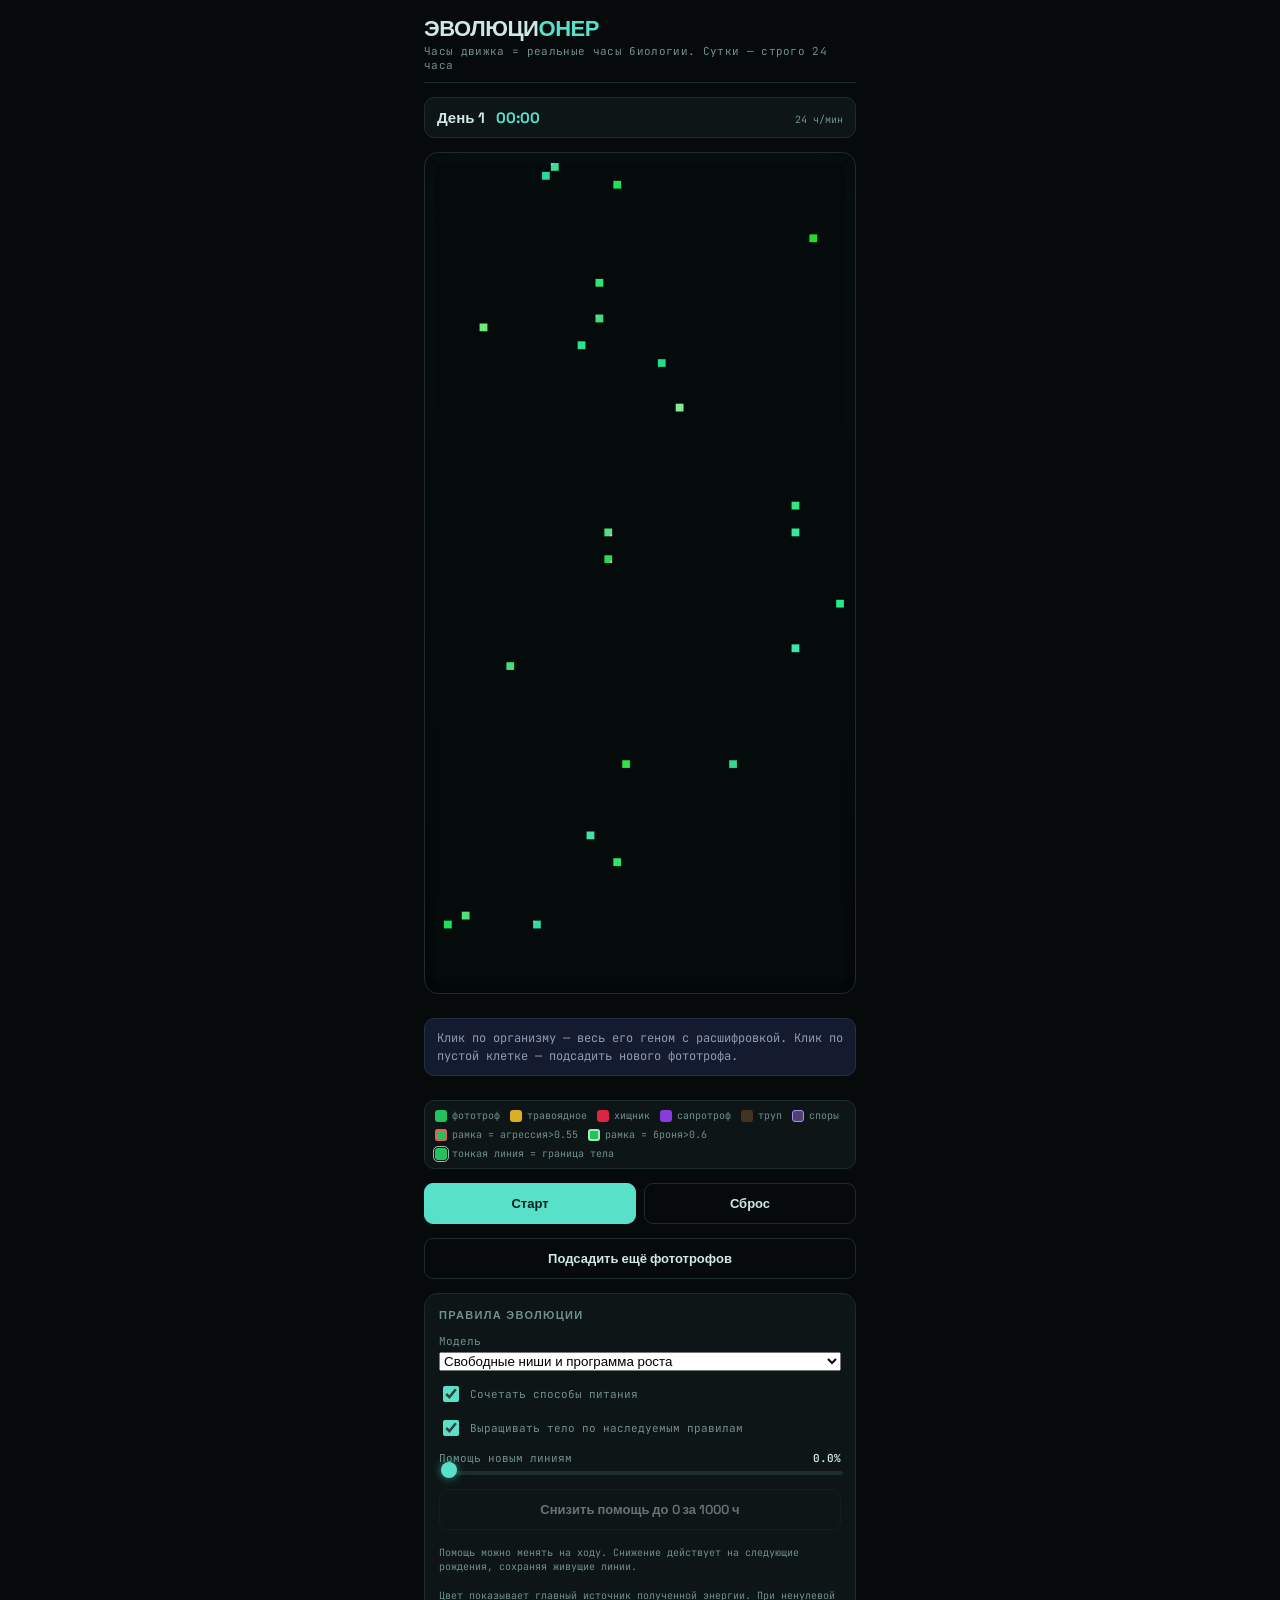
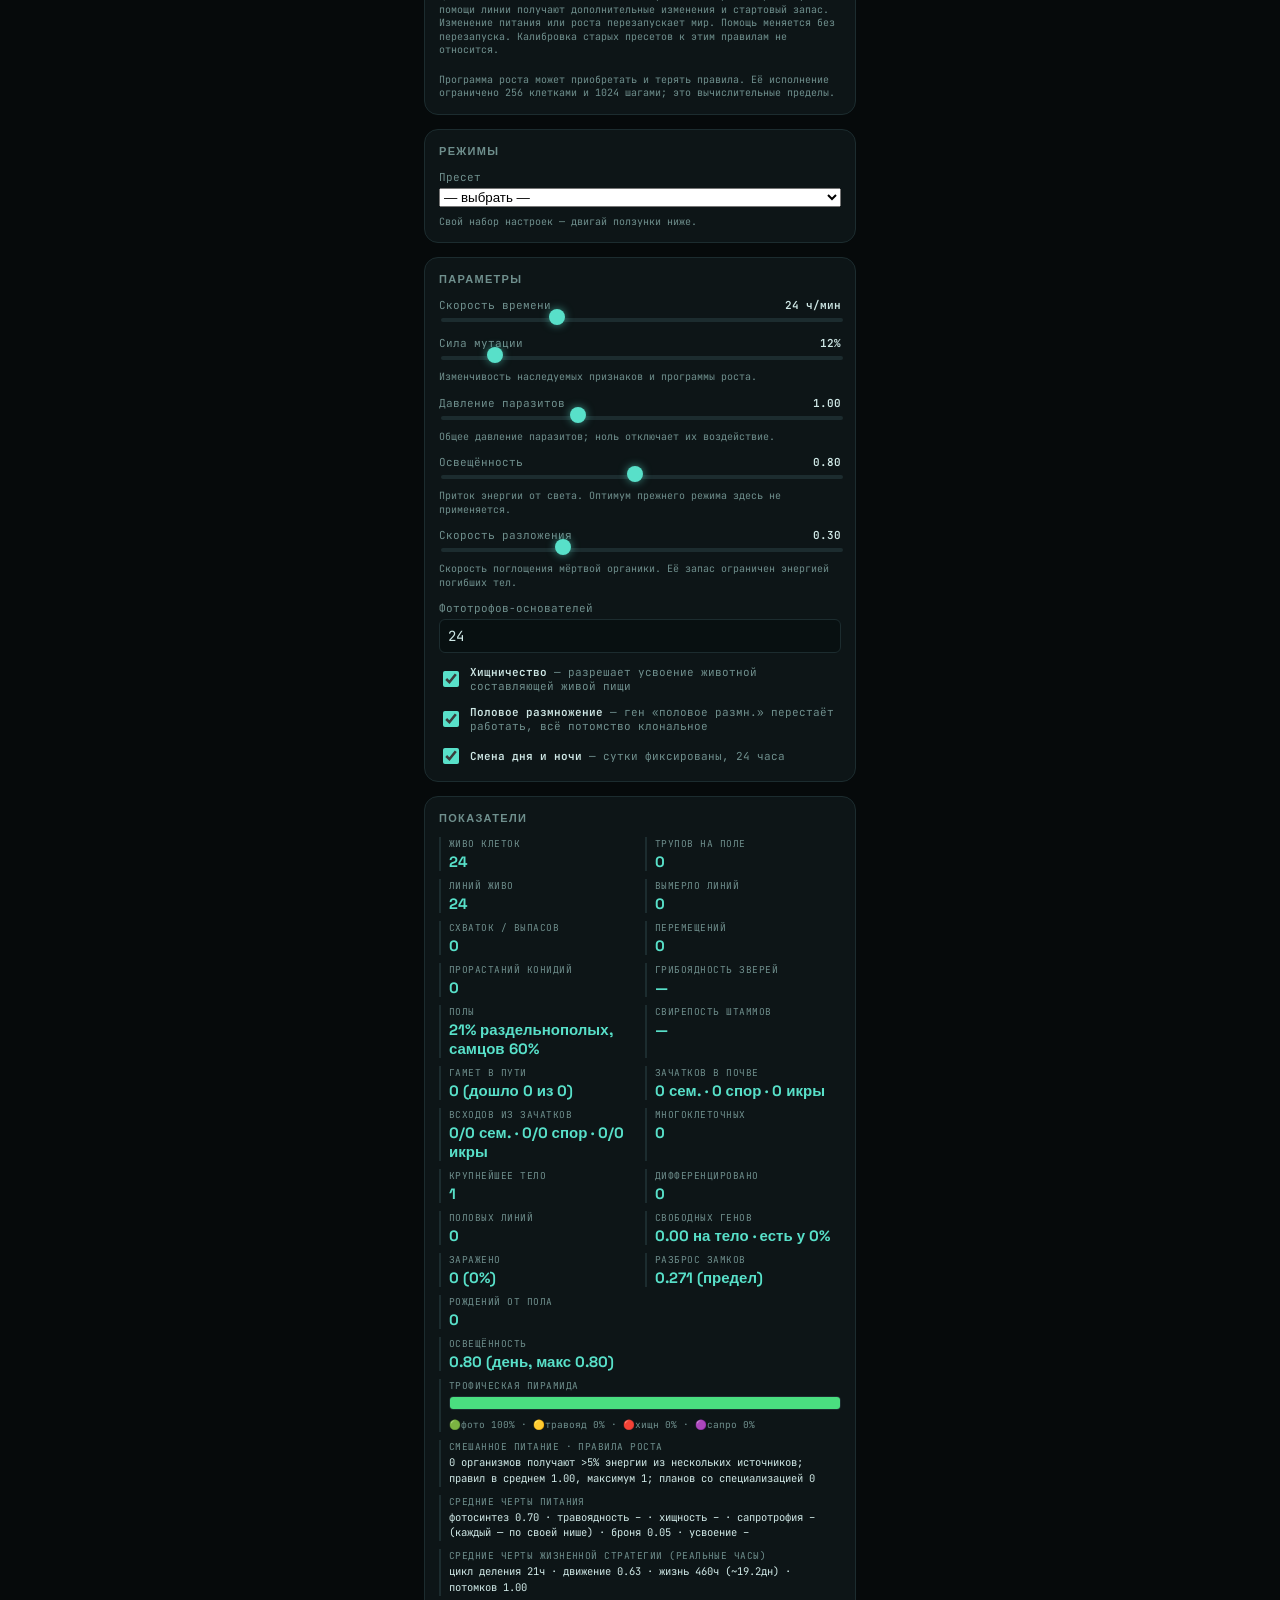
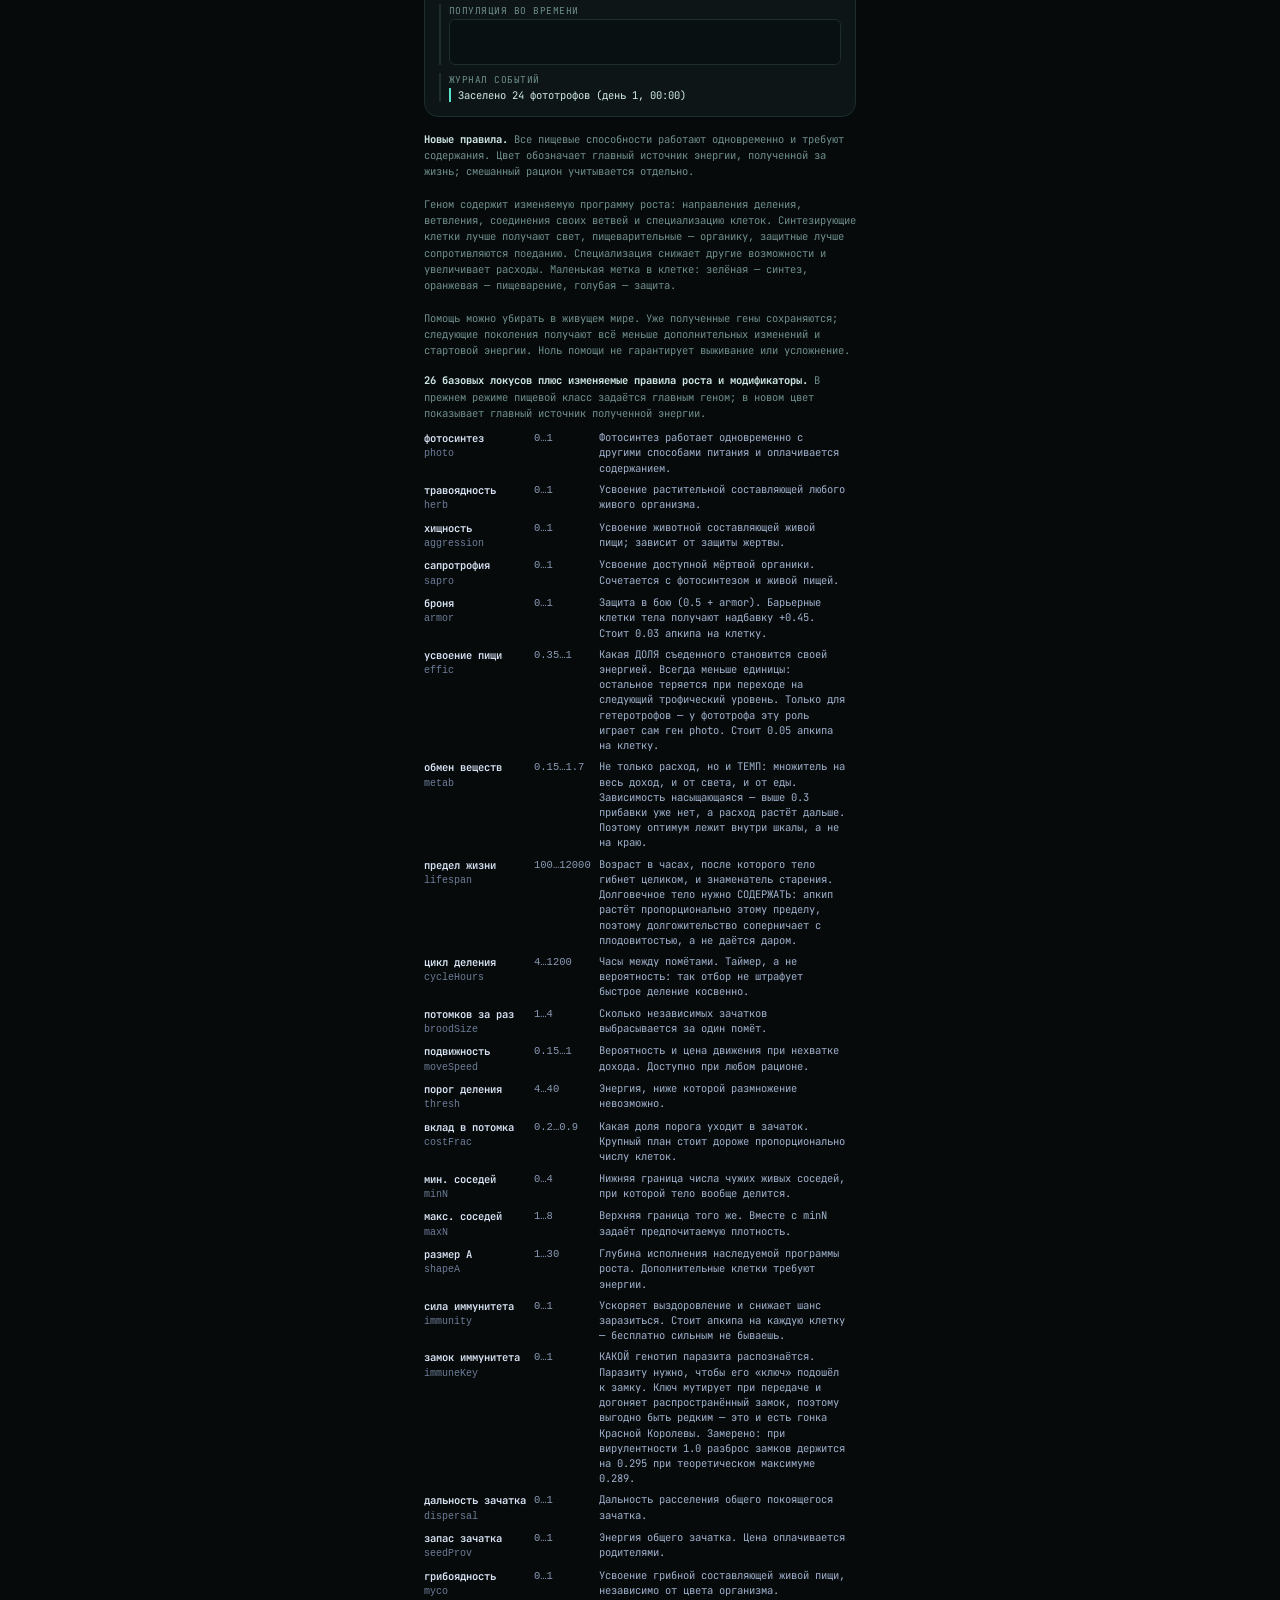
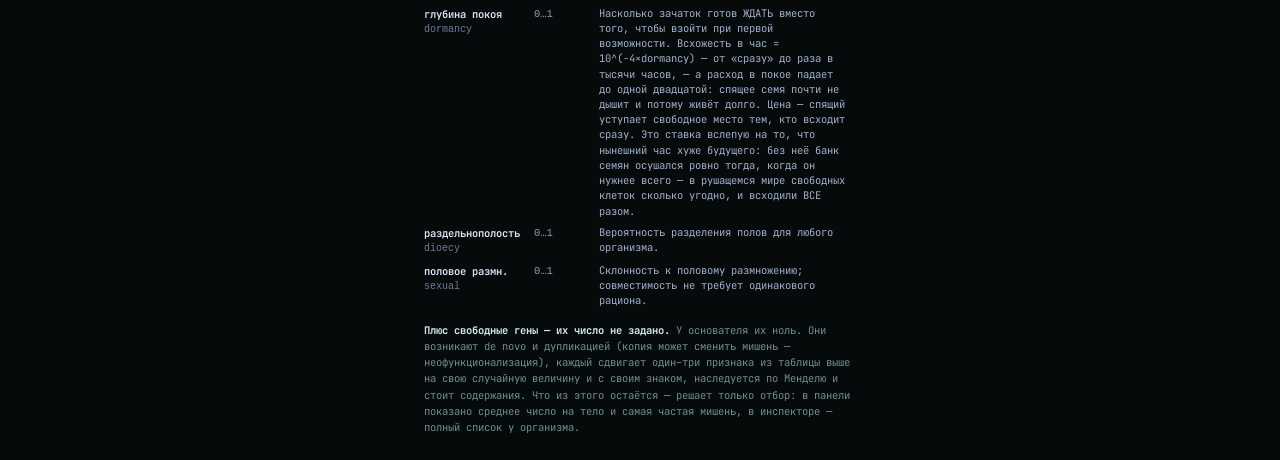
==== commit d187a9dd: "Add mixed feeding, inherited growth programs and gradual assistance removal" ====
--- a/index.html
+++ b/index.html
@@ -127,6 +127,7 @@
   tr.goff .gbar i{background:#4a5568}
   tr.goff .gd{opacity:.65}
   @media(max-width:560px){ .gbarw{display:none} .gd{font-size:11px} }
+[hidden]{display:none!important}.inspector{overflow-wrap:anywhere;max-width:100%;overflow-x:auto}select{max-width:100%}.legend{overflow-wrap:anywhere}button:disabled{opacity:0.45;cursor:default}
 </style>
 </head>
 <body>
@@ -165,9 +166,22 @@
   </div>
   <button id="btnSeed">Подсадить ещё фототрофов</button>
 
+
+  <div class="panel" id="evolutionSettings">
+    <h3>Правила эволюции</h3>
+    <div class="field"><label for="modelMode">Модель</label><select id="modelMode"><option value="open">Свободные ниши и программа роста</option><option value="legacy">Прежняя модель для сравнения</option><option value="custom" disabled>Свои правила</option></select></div>
+    <label class="checkrow"><input type="checkbox" id="openDiet" checked><span>Сочетать способы питания</span></label>
+    <label class="checkrow"><input type="checkbox" id="programBodies" checked><span>Выращивать тело по наследуемым правилам</span></label>
+    <div class="field"><label for="assistance">Помощь новым линиям <b id="lblAssistance">0%</b></label><input type="range" id="assistance" min="0" max="100" value="0"></div>
+    <button id="btnTaper" type="button">Снизить помощь до 0 за 1000 ч</button>
+      <div class="scalenote" id="taperNote">Помощь можно менять на ходу. Снижение действует на следующие рождения, сохраняя живущие линии.</div>
+      <div class="scalenote" id="modelNote">Без помощи: скорость, долговечность и питание меняются мутациями. Цвет показывает главный источник полученной энергии. Изменение правил начинает новый мир.</div>
+    <div class="scalenote">Программа роста может приобретать и терять правила. Её исполнение ограничено 256 клетками и 1024 шагами; это вычислительные пределы.</div>
+  </div>
+
   <div class="panel">
     <h3>Режимы</h3>
-    <div class="scalenote scaleopt">Наборы настроек, отобранные калибровкой на 816 прогонах: каждый — точка решётки, где нужное поведение воспроизвелось минимум в двух репликах из трёх, а мир при этом не вымер. Выбор пресета перезапускает чашку с нуля — иначе прежний мир продолжал бы жить по старым правилам.</div>
+    <div class="scalenote scaleopt legacy-explanation">Наборы настроек, отобранные калибровкой на 816 прогонах: каждый — точка решётки, где нужное поведение воспроизвелось минимум в двух репликах из трёх, а мир при этом не вымер. Выбор пресета перезапускает чашку с нуля — иначе прежний мир продолжал бы жить по старым правилам.</div>
     <div class="field">
       <label>Пресет</label>
       <select id="preset">
@@ -198,7 +212,7 @@
 
   <div class="panel">
     <h3>Параметры</h3>
-    <div class="scalenote scaleopt">Зелёная часть шкалы — измеренный оптимум, жёлтая — рабочая, но перекошенная область, красная — гибель. За оптимум выходить можно и нужно: именно так видно, чем он держится.</div>
+    <div class="scalenote scaleopt legacy-explanation">Зелёная часть шкалы — измеренный оптимум, жёлтая — рабочая, но перекошенная область, красная — гибель. За оптимум выходить можно и нужно: именно так видно, чем он держится.</div>
     <div class="field">
       <label>Скорость времени <b id="lblSpeed">24 ч/мин</b></label>
       <input type="range" id="speed" min="0" max="100" value="46">
@@ -214,8 +228,8 @@
       <div class="scalenote" id="notePar"></div>
     </div>
     <div class="field">
-      <label>Освещённость <b id="lblLight">0.62</b></label>
-      <input type="range" id="light" min="15" max="150" value="62">
+      <label>Освещённость <b id="lblLight">0.80</b></label>
+      <input type="range" id="light" min="15" max="150" value="80">
       <div class="scalenote" id="noteLight"></div>
     </div>
     <div class="field">
@@ -229,7 +243,7 @@
     </div>
     <div class="checkrow">
       <input type="checkbox" id="predation" checked>
-      <span><b>Хищничество</b> — без него ниша хищника нежизнеспособна</span>
+      <span><b>Хищничество</b> — разрешает усвоение животной составляющей живой пищи</span>
     </div>
     <div class="checkrow">
       <input type="checkbox" id="sexrepro" checked>
@@ -271,6 +285,7 @@
         <div class="triobar" id="trioBar"></div>
         <div class="triolegend" id="trioLegend">–</div>
       </div>
+      <div class="stat wide"><span class="k">Смешанное питание · правила роста</span><div class="vtxt" id="sOpen">—</div></div>
       <div class="stat wide">
         <span class="k">Средние черты питания</span>
         <div class="vtxt" id="sTraits">–</div>
@@ -290,23 +305,258 @@
     </div>
   </div>
 
-  <div class="legend">
+  <div class="legend legacy-explanation">
     <b>Время настоящее.</b> Один такт движка = один виртуальный час. Сутки строго 24 часа: свет по синусоиде с 6:00 до 18:00, ночью только фоновая засветка. Ползунок скорости — виртуальные часы в минуту реального времени, от 1 до 100 000, шкала логарифмическая.<br><br>
     <b>Единица жизни — организм, а не клетка.</b> У тела единый пул энергии, единый возраст и общая судьба: оно гибнет целиком — от старости, от исчерпания пула или когда хищник пробивает барьер. Отдельная клетка внутри тела больше не умирает сама по себе.<br><br>
     <b>Форма задана генетически</b> — квадрат, прямоугольник, круг или овал, с размерами по генам «размер А» и «размер Б». План это намерение, а не бронь: тело строит из него то, что успевает занять, и живёт недостроенным, если соседи забрали часть места. Достраивается всегда от центра наружу и только вплотную к уже построенному, поэтому организм остаётся связным. Тела от двух клеток обведены белым контуром. Одноклеточность — не отдельный случай, а вырожденный: план 1×1.<br><br>
     <b>Специализация клеток по положению, а не по геному.</b> Барьерная клетка (есть ортогональный сосед не из своего тела) синтезирует хуже — ×0.75, но даёт телу +0.45 к защите. Внутренняя синтезирует много лучше — ×3.0, и удешевляет деление, но беззащитна: до неё просто не дотянуться снаружи. Барьерные клетки нарисованы темнее. Дифференцировка включается только там, где сердцевина реально появилась: у мелкого тела внутренних клеток нет, и все его клетки обычные. Отсюда и выгода размера — чем крупнее тело, тем больше доля сердцевины.<br><br>
-    <b>Клик по организму открывает его геном</b> — все 18 генов со значением, положением в диапазоне и расшифровкой, на что каждый влияет. Клик по пустой клетке подсаживает нового фототрофа.<br><br>
+    <b>Клик по организму открывает его геном</b> — все базовые гены со значением, положением в диапазоне и расшифровкой, на что каждый влияет. Клик по пустой клетке подсаживает нового фототрофа.<br><br>
     <b>Что во что складывается.</b> Единственный изначальный источник энергии — свет, при сбросе заселяются только фототрофы. Травоядные, хищники и сапротрофы обязаны возникнуть мутацией сами. Ниша не хранится отдельным полем: она вычисляется как наибольший из четырёх пищевых генов, поэтому линия может со временем перетечь из одной ниши в другую.
   </div>
 
+  <div class="legend open-explanation">
+    <b>Новые правила.</b> Все пищевые способности работают одновременно и требуют содержания. Цвет обозначает главный источник энергии, полученной за жизнь; смешанный рацион учитывается отдельно.<br><br>
+    Геном содержит изменяемую программу роста: направления деления, ветвления, соединения своих ветвей и специализацию клеток. Синтезирующие клетки лучше получают свет, пищеварительные — органику, защитные лучше сопротивляются поеданию. Специализация снижает другие возможности и увеличивает расходы. Маленькая метка в клетке: зелёная — синтез, оранжевая — пищеварение, голубая — защита.<br><br>
+    Помощь можно убирать в живущем мире. Уже полученные гены сохраняются; следующие поколения получают всё меньше дополнительных изменений и стартовой энергии. Ноль помощи не гарантирует выживание или усложнение.
+  </div>
   <div class="legend">
-    <b>Полный геном — 18 наследуемых генов.</b> Все до одного дрейфуют у потомка, и любой может быть целиком переброшен крупной мутацией. Ниша — не ген, а следствие: наибольший из первых четырёх.
+    <b>26 базовых локусов плюс изменяемые правила роста и модификаторы.</b> В прежнем режиме пищевой класс задаётся главным геном; в новом цвет показывает главный источник полученной энергии.
     <table class="generef" id="geneRef"></table>
     <p><b>Плюс свободные гены — их число не задано.</b> У основателя их ноль. Они возникают de novo и дупликацией (копия может сменить мишень — неофункционализация), каждый сдвигает один–три признака из таблицы выше на свою случайную величину и с своим знаком, наследуется по Менделю и стоит содержания. Что из этого остаётся — решает только отбор: в панели показано среднее число на тело и самая частая мишень, в инспекторе — полный список у организма.</p>
   </div>
 
 </div>
 
+<!-- OPEN-EVOLUTION:BEGIN -->
+<script>
+(function(root, factory) {
+  const api = factory();
+  if (typeof module === 'object' && module.exports) module.exports = api;
+  else root.OpenEvolution = api;
+})(typeof globalThis === 'object' ? globalThis : this, function() {
+  'use strict';
+  const clip = (v, a, b) => Math.max(a, Math.min(b, v));
+  const keys = ['photo', 'herb', 'pred', 'sapro'];
+  const directions = [[1,0],[0,1],[-1,0],[0,-1]];
+  // Ограничено исполнение программы, а не количество наследуемых локусов.
+  const MAX_CELLS = 256, MAX_OPERATIONS = 1024;
+  let nextRule = 1, cache = new WeakMap();
+  const clone = rules => (rules || []).map(r => ({...r}));
+  const founderProgram = () => [{id:0, turn:0, run:0, branch:0, role:0, join:false}];
+  function reset() { nextRule = 1; cache = new WeakMap(); }
+  function mutateProgram(rules, mutation) {
+    const out = clone(rules || founderProgram());
+    for (const rule of out) {
+      if (Math.random() < mutation * 0.3) rule.turn = (rule.turn + (Math.random()<0.5?1:3)) % 4;
+      if (Math.random() < mutation * 0.5) rule.run = clip(rule.run + (Math.random()<0.5?-1:1), 0, 4);
+      if (Math.random() < mutation * 0.25) rule.branch ^= 1 << (Math.random()*2|0);
+      if (Math.random() < mutation * 0.2) rule.role = Math.random()*4|0;
+      if (Math.random() < mutation * 0.15) rule.join = !rule.join;
+    }
+    if (Math.random() < mutation * 0.15 && out.length > 1) out.splice(Math.random()*out.length|0, 1);
+    if (Math.random() < mutation * 0.2) {
+      const source = out[Math.random()*out.length|0] || founderProgram()[0];
+      out.splice(Math.random()*(out.length+1)|0, 0, {...source, id:nextRule++});
+    }
+    if (Math.random() < mutation * 0.1) out.push({id:nextRule++, turn:Math.random()*4|0, run:Math.random()*3|0, branch:0,role:Math.random()*4|0,join:Math.random()<0.5});
+    return out;
+  }
+  function expressProgram(a, b) {
+    // Гомологичные правила совмещаются по локусу; у категорий доминирует набор A.
+    const rules = new Map();
+    for (const r of a || founderProgram()) rules.set(r.id, {...r});
+    for (const r of b || founderProgram()) {
+      const q = rules.get(r.id);
+      if (q) q.run = Math.round((q.run+r.run)/2);
+      else rules.set(r.id, {...r});
+    }
+    return [...rules.values()];
+  }
+  function programGamete(a, b) {
+    const rules = new Map((b || founderProgram()).map(r => [r.id,r]));
+    const out = [];
+    for (const r of a || founderProgram()) {
+      const q = rules.get(r.id);
+      if (q) { out.push({...((Math.random()<0.5)?r:q)}); rules.delete(r.id); }
+      else if (Math.random()<0.5) out.push({...r});
+    }
+    for (const r of rules.values()) if (Math.random()<0.5) out.push({...r});
+    return out;
+  }
+  function develop(g) {
+    if (cache.has(g)) return cache.get(g);
+    const rules = g.program || founderProgram();
+    const cells = [[0,0]], roles=[rules[0]?.role||0], occupied = new Map([['0,0',0]]);
+    const queue = [{x:0,y:0,heading:0,rule:0,depth:0}];
+    const depth = clip(Math.round(g.shapeA || 1),1,30);
+    for (let i=0; i<queue.length && i<MAX_OPERATIONS && cells.length<MAX_CELLS; i++) {
+      const task = queue[i];
+      if (task.depth>=depth || !rules.length) continue;
+      const r = rules[task.rule % rules.length];
+      const heading = (task.heading+r.turn)%4;
+      let {x,y} = task;
+      let stopped=false;
+      for (let j=0;j<r.run && cells.length<MAX_CELLS;j++) {
+        x += directions[heading][0]; y += directions[heading][1];
+        const key = x+','+y;
+        if (!occupied.has(key)) { occupied.set(key,cells.length); cells.push([x,y]);roles.push(r.role||0); }
+        else if(r.join) roles[occupied.get(key)]=r.role||0;
+        else {stopped=true;break;}
+      }
+      if(stopped) continue;
+      if (queue.length<MAX_OPERATIONS) queue.push({x,y,heading,rule:task.rule+1,depth:task.depth+1});
+      for (let side=0;side<2;side++) if (r.branch & (1<<side)) {
+        if (queue.length<MAX_OPERATIONS) queue.push({x,y,heading:(heading+(side?3:1))%4,rule:task.rule+1,depth:task.depth+1});
+      }
+    }
+    const minX = Math.min(...cells.map(c=>c[0])), minY = Math.min(...cells.map(c=>c[1]));
+    const plan = cells.map(([x,y])=>[x-minX,y-minY]);
+    plan.roles=roles;
+    cache.set(g, plan);
+    return plan;
+  }
+  const ROLE_NAMES=['общая','синтезирующая','пищеварительная','защитная'];
+  const ROLE_EFFECTS=[{synth:1,feed:1,armor:1,cost:0},
+    {synth:1.35,feed:0.65,armor:0.75,cost:0.03},
+    {synth:0.65,feed:1.35,armor:0.75,cost:0.03},
+    {synth:0.65,feed:0.65,armor:1.5,cost:0.03}];
+  function roleAt(body,cell,cols) {
+    if(!body.tpl?.roles) return 0;
+    if(!body.roleMap) body.roleMap=new Map(body.tpl.map(([x,y],i)=>[x+y*cols,body.tpl.roles[i]]));
+    return body.roleMap.get(cell-body.ox-body.oy*cols)||0;
+  }
+  function cellEffects(body,cell,cols) {return ROLE_EFFECTS[roleAt(body,cell,cols)];}
+  function specializationCost(body,cols) {return body.cells.reduce((n,c)=>n+cellEffects(body,c,cols).cost,0);}
+  function capability(g, victim, predation=true) {
+    const total = victim.photo+victim.herb+victim.aggression+victim.sapro || 1;
+    const plant = victim.photo/total, fungal = victim.sapro/total;
+    const animal = (victim.herb+victim.aggression)/total;
+    const herb = g.herb*plant + g.myco*fungal;
+    const pred = predation ? g.aggression*animal : 0;
+    return {herb, pred, value:herb+pred};
+  }
+  function intake(body, channel, energy) {
+    if (!body.intake) body.intake = {photo:0,herb:0,pred:0,sapro:0};
+    body.intake[channel] += Math.max(0,energy);
+  }
+  function observedGuild(body) {
+    if (!body.intake || !keys.some(k=>body.intake[k]>0)) return body.guild;
+    return keys.reduce((a,b)=>body.intake[a]>=body.intake[b]?a:b);
+  }
+  function metrics(bodies) {
+    let mixed=0, programSum=0, programMax=0, specializedPlans=0;
+    const energy = {photo:0,herb:0,pred:0,sapro:0};
+    for (const b of bodies.values()) {
+      const n=(b.g.program || []).length; programSum+=n; programMax=Math.max(programMax,n);
+      if(b.tpl?.roles?.some(r=>r>0)) specializedPlans++;
+      const values=keys.map(k=>(b.intake || {})[k] || 0), total=values.reduce((a,b)=>a+b,0);
+      if (values.filter(v=>v>total*0.05 && v>0).length>1) mixed++;
+      keys.forEach((k,i)=>energy[k]+=values[i]);
+    }
+    return {mixed, programAvg:bodies.size?programSum/bodies.size:0, programMax, specializedPlans, intake:energy};
+  }
+  function feed(body, w) {
+    const g=body.g, size=body.cells.length;
+    const seen=new Set(), targets=[];
+    const nb=w.neighbors;
+    for (const cell of w.border) for (let j=0;j<nb.cnt[cell];j++) {
+      const t=nb.tab[cell*nb.k+j];
+      if (seen.has(t)) continue;
+      seen.add(t);
+      if (w.state[t]===2 && g.sapro>0) targets.push({t,value:g.sapro,dead:true});
+      else if (w.state[t]===1 && w.owner[t]!==body.id) {
+        const victim=w.bodies.get(w.owner[t]);
+        if (victim) {
+          const c=capability(g,victim.g,w.params.predation);
+          if(c.value>0) targets.push({t,...c,dead:false});
+        }
+      }
+    }
+    let gained=0, events=0;
+    const total=targets.reduce((n,t)=>n+t.value,0);
+    if (total>0) {
+      let draw=Math.random()*total, target=targets[targets.length-1];
+      for (const t of targets) { draw-=t.value; if(draw<=0){target=t;break;} }
+      const feeding=w.border.reduce((n,c)=>n+cellEffects(body,c,w.cols).feed,0)/Math.max(1,w.border.length);
+      const bites=Math.min(w.border.length,6)*feeding, processing=body.tpl?.roles?1:1+0.35*w.interior;
+      // Скорость обмена повышает пропускную способность; доля усвоения остаётся < 1.
+      if (target.dead) {
+        const drain=Math.min(w.corpseFood[target.t],g.sapro*w.params.decomp*9*Math.sqrt(size)*bites*w.pace);
+        w.corpseFood[target.t]=Math.max(0,w.corpseFood[target.t]-drain);
+        gained=drain*Math.min(0.9,0.8*g.effic*processing);
+        intake(body,'sapro',gained);
+        if(w.corpseFood[target.t]<=0.001){w.state[target.t]=0;w.corpseFood[target.t]=0;}
+        if(gained>0) events++;
+      } else {
+        const victim=w.bodies.get(w.owner[target.t]);
+        if(victim) {
+          const power=(body.energy/size)*(0.6+g.aggression*1.15);
+          const defense=(victim.energy/victim.cells.length)*(0.5+(victim.g.armor+0.45)*cellEffects(victim,target.t,w.cols).armor);
+          const access=power/(power+Math.max(0,defense)+1e-9);
+          const drain=Math.min(Math.max(0,victim.energy),target.value*2.4*Math.sqrt(size)*bites*w.pace*access);
+          victim.energy-=drain;
+          const herbPart=target.herb/target.value;
+          gained=drain*Math.min(0.9,(0.70*herbPart+0.88*(1-herbPart))*g.effic*processing);
+          intake(body,'herb',gained*herbPart); intake(body,'pred',gained*(1-herbPart));
+          if(gained>0) events++;
+          if(victim.energy<=0) w.kill(victim);
+        }
+      }
+      body.energy+=gained;
+    }
+    let moves=0;
+    if (gained+w.income<w.upkeep && Math.random()<g.moveSpeed) {
+      const origin=body.cells[0], x=origin%w.cols, y=Math.floor(origin/w.cols);
+      let desired=null, best=0;
+      for(const [dx,dy] of w.sense) {
+        const nx=x+dx,ny=y+dy;
+        if(nx<0||ny<0||nx>=w.cols||ny>=w.rows) continue;
+        const t=ny*w.cols+nx;
+        let score=0;
+        if(w.state[t]===2) score=g.sapro*w.corpseFood[t];
+        else if(w.state[t]===1 && w.owner[t]!==body.id){
+          const v=w.bodies.get(w.owner[t]);
+          if(v) score=capability(g,v.g,w.params.predation).value*Math.max(0,v.energy/v.cells.length);
+        }
+        score/=(1+Math.abs(dx)+Math.abs(dy));
+        if(score>best){best=score;desired=[Math.sign(dx),Math.sign(dy)];}
+      }
+      if(!desired){
+        if(body.hx===undefined||Math.random()<0.12){const d=directions[Math.random()*4|0];body.hx=d[0];body.hy=d[1];}
+        desired=[body.hx,body.hy];
+      }
+      const [dx,dy]=desired, cost=w.moveCost*(0.7+g.moveSpeed*0.6)*size;
+      if(body.energy>cost) for(const [sx,sy] of [[dx,dy],[dx,0],[0,dy],[-dy,dx],[dy,-dx]]) {
+        if((sx||sy)&&w.move(body,sx,sy)){body.energy-=cost;moves++;break;}
+      }
+    }
+    return {gained,events,moves};
+  }
+  function assistance(g, strength, genes, discrete, run, A, B) {
+    const s=clip(Number(strength)||0,0,1);
+    g.__endow=0;
+    if(s===0) return g;
+    if(s===1) return run(g,A,B);
+    const before={...g};
+    run(g,null,null);
+    for(const k of genes) {
+      let delta=(g[k]-before[k])*s;
+      if(discrete.includes(k)) delta=Math.round(before[k]+delta)-before[k];
+      g[k]=before[k]+delta;
+      if(A&&B){A[k]+=delta;B[k]+=delta;}
+    }
+    g.__endow*=s;
+    return g;
+  }
+  function assistanceAt(from,elapsed,duration) {
+    return clip(from,0,1)*Math.max(0,1-Math.max(0,elapsed)/Math.max(1,duration));
+  }
+  return {reset,founderProgram,mutateProgram,expressProgram,programGamete,clone,develop,
+    capability,intake,observedGuild,metrics,feed,assistance,assistanceAt,
+    roleAt,cellEffects,specializationCost,ROLE_NAMES,MAX_CELLS,MAX_OPERATIONS};
+});
+</script>
+<!-- OPEN-EVOLUTION:END -->
 <script>
 (function(){
   const COLS = 46, ROWS = 92, CELL = 8;
@@ -341,7 +591,21 @@
   // логика водной толщи, снятой сбоку: нижняя треть пустовала. Неоднородность дают
   // дрейфующие пятна плодородия. Значение 0.62 подобрано прогонами: при 0.66 растений
   // слишком много и дифференцировка падает, при 0.52 случается вымирание.
-  const params = { hoursPerMinute:24, mutation:0.12, decomp:0.3, light:0.62, parasites:1.0, predation:true, dayNight:true, sexReprod:true };
+  const OPEN_GENE_TEXT = {
+    photo:'Фотосинтез работает одновременно с другими способами питания и оплачивается содержанием.',
+    herb:'Усвоение растительной составляющей любого живого организма.',
+    aggression:'Усвоение животной составляющей живой пищи; зависит от защиты жертвы.',
+    sapro:'Усвоение доступной мёртвой органики. Сочетается с фотосинтезом и живой пищей.',
+    myco:'Усвоение грибной составляющей живой пищи, независимо от цвета организма.',
+    shapeA:'Глубина исполнения наследуемой программы роста. Дополнительные клетки требуют энергии.',
+    moveSpeed:'Вероятность и цена движения при нехватке дохода. Доступно при любом рационе.',
+    dioecy:'Вероятность разделения полов для любого организма.',
+    sexual:'Склонность к половому размножению; совместимость не требует одинакового рациона.',
+    dispersal:'Дальность расселения общего покоящегося зачатка.',
+    seedProv:'Энергия общего зачатка. Цена оплачивается родителями.'
+  };
+  const params = { hoursPerMinute:24, mutation:0.12, decomp:0.3, light:0.8, parasites:1.0, predation:true, dayNight:true, sexReprod:true, openDiet:true, programBodies:true, packageStrength:0 };
+  const geneDescription=(k,desc)=>((k==='shapeA'?params.programBodies:params.openDiet)&&OPEN_GENE_TEXT[k])||desc;
 
   const PHOTO_GAIN = 3.0, MACRO_MUT_CHANCE = 0.13, MOVE_COST = 0.10;
   const RELEASE = { photo:2.2, herb:2.8, pred:4.2, sapro:1.8 };
@@ -502,6 +766,8 @@
   // свет начисляется единственным местом под условием guild==='photo'. Организм
   // платит за такой ген как за балласт — и показывать его наравне с рабочими нельзя.
   function geneActive(key, guild){
+    if(params.programBodies && (key==='shapeType' || key==='shapeB')) return false;
+    if(params.openDiet) return key!=='sexual' || params.sexReprod;
     if(key==='photo') return guild==='photo';
     if(key==='herb') return guild==='herb';
     if(key==='aggression') return guild==='pred';
@@ -598,6 +864,14 @@
     const sc = SCALES[key];
     const inp = document.getElementById(sc.el), note = document.getElementById(sc.note);
     if(!inp || !note) return;
+    if(params.openDiet || params.programBodies || params.packageStrength!==1){
+      inp.style.background='';note.className='scalenote';
+      note.textContent={light:'Приток энергии от света. Оптимум прежнего режима здесь не применяется.',
+        mutation:'Изменчивость наследуемых признаков и программы роста.',
+        parasites:'Общее давление паразитов; ноль отключает их воздействие.',
+        decomp:'Скорость поглощения мёртвой органики. Её запас ограничен энергией погибших тел.'}[key];
+      return;
+    }
     const lo = +inp.min / sc.div, hi = +inp.max / sc.div, span = hi - lo;
     const stops = sc.zones.map(([a,b,cls]) => {
       const p1 = clamp((a-lo)/span,0,1)*100, p2 = clamp((b-lo)/span,0,1)*100;
@@ -704,8 +978,15 @@
   const bears = b => b.sex !== 'm';
   const sheds = b => b.sex !== 'f';
   const sexesFit = (a,b) => !(a.sex === b.sex && a.sex !== null);
+  function bodyTemplate(g) {
+    return params.programBodies ? OpenEvolution.develop(g) : templateOf(g.shapeType,g.shapeA,g.shapeB);
+  }
+  function applyPackages(g, pg, wasPred, A, B) {
+    return OpenEvolution.assistance(g,params.packageStrength,GENES,DISCRETE,
+      (v,a,b)=>legacyPackages(v,pg,wasPred,a,b),A,B);
+  }
   function compatible(a, b){
-    if(a.guild !== b.guild) return false;
+    if (!params.openDiet && a.guild !== b.guild) return false;
     const x = a.g, y = b.g;
     return Math.abs(x.photo-y.photo) <= SPECIES_GAP && Math.abs(x.herb-y.herb) <= SPECIES_GAP
         && Math.abs(x.aggression-y.aggression) <= SPECIES_GAP && Math.abs(x.sapro-y.sapro) <= SPECIES_GAP;
@@ -758,7 +1039,7 @@
   }
 
   function tryPlaceBody(g, lineage, ax, ay, energy, al){
-    const tpl = templateOf(g.shapeType, g.shapeA, g.shapeB);
+    const tpl = bodyTemplate(g);
     const [sdx,sdy] = tpl[0];
     const ox = ax - sdx, oy = ay - sdy;
     const w = Math.max(...tpl.map(c=>c[0]))+1, h = Math.max(...tpl.map(c=>c[1]))+1;
@@ -777,7 +1058,7 @@
     // выбор. У фототрофа и сапротрофа решает ген `dioecy`: двудомная особь несёт
     // один пол, однодомная (гермафродит) — оба сразу, как большинство растений
     // и грибов. Разыгрывается при рождении 50/50 и больше не меняется.
-    const dio = (guild0==='herb' || guild0==='pred') ? true : Math.random() < g.dioecy;
+    const dio = params.openDiet ? Math.random()<g.dioecy : ((guild0==='herb' || guild0==='pred') ? true : Math.random() < g.dioecy);
     const body = { id, g, al: al || { A: g, B: g }, lineage, guild: guild0, ox, oy, tpl, foot,
                    nMods: modCount(al || { A: g, B: g }),
                    sex: dio ? (Math.random()<0.5 ? 'm' : 'f') : null,
@@ -788,13 +1069,14 @@
       const t = foot[k];
       if(state[t]===0 && adjacentToBody(body,t)){ state[t]=1; owner[t]=id; cellGuild[t]=GCODE[body.guild]; body.cells.push(t); }
     }
+    if(params.openDiet){body.structuralEnergy=Math.max(0,body.energy)*0.2;body.energy*=0.8;}
     bodies.set(id, body);
     if(!knownLineages.has(lineage)){ knownLineages.add(lineage); lineageHueJitter[lineage] = (Math.random()*36-18); }
     return body;
   }
 
   function killBody(body, corpseFrac){
-    const rel = RELEASE[body.guild] * (corpseFrac===undefined ? 1 : corpseFrac);
+    const rel = (params.openDiet ? (Math.max(0,body.energy)+(body.structuralEnergy||0))/body.cells.length : RELEASE[body.guild]) * (corpseFrac===undefined ? 1 : corpseFrac);
     for(const i of body.cells){
       if(rel > 0.001){ state[i]=2; corpseFood[i]=rel; } else state[i]=0;
       owner[i]=0; cellGuild[i]=G_NONE;
@@ -830,6 +1112,7 @@
     const m = params.mutation, g = {};
     for(const k of GENES) g[k] = pg[k];
     g.mods = mutateMods(pg.mods, m);
+    if (params.programBodies) g.program = OpenEvolution.mutateProgram(pg.program,m);
     for(const k of Object.keys(DRIFT)){
       const [lo,hi] = RANGE[k];
       g[k] = clamp(pg[k] + (Math.random()*2-1)*DRIFT[k]*m, lo, hi);
@@ -879,6 +1162,7 @@
       for(let i=0;i<q.t.length;i++){ const k = q.t[i], [lo,hi] = RANGE[k]; g[k] = clamp(g[k] + 0.5*q.w[i]*MOD_SCALE*(hi-lo), lo, hi); }
     for(const k of DISCRETE) if(!DOMINANT_ONLY.has(k)) g[k] = Math.round(g[k]);
     g.maxN = Math.max(g.maxN, g.minN+1);
+    if (params.programBodies) g.program = OpenEvolution.expressProgram(A.program,B.program);
     return g;
   }
   function gamete(al){
@@ -895,6 +1179,7 @@
       else if(Math.random() < 0.5) h.mods.push(q);
     }
     for(const q of inB.values()) if(Math.random() < 0.5) h.mods.push(q);
+    if (params.programBodies) h.program = OpenEvolution.programGamete(al.A.program,al.B.program);
     return h;
   }
   // Пакеты работают по ФЕНОТИПУ и записываются обратно в ОБА аллеля — но только
@@ -902,7 +1187,7 @@
   // гетерозиготность в каждом поколении (проверено: средняя разница аллелей
   // по lifespan становилась ровно 0), и диплоидность превращалась бы в
   // гаплоидность с двойным расходом памяти.
-  function applyPackages(g, pg, wasPred, A, B){
+  function legacyPackages(g, pg, wasPred, A, B){
     const before = A && B ? Object.assign({}, g) : null;
     g.__endow = 0;
     // Пакет ОСНОВАНИЯ ПОЛОВОЙ ЛИНИИ — по тому же принципу, что у хищника и
@@ -930,8 +1215,8 @@
     // построившая тело, вымирает от старости раньше, чем успевает заместиться
     // (прямой опыт: с коротким lifespan — ноль тел к 1000-му часу, с длинным —
     // рост с 40 подсаженных до 121 тела и 78 дифференцированных к 2000-му).
-    const tplSize = templateOf(g.shapeType,g.shapeA,g.shapeB).length;
-    const parentTpl = templateOf(pg.shapeType,pg.shapeA,pg.shapeB).length;
+    const tplSize = bodyTemplate(g).length;
+    const parentTpl = bodyTemplate(pg).length;
     if(tplSize > parentTpl) g.lifespan = Math.max(g.lifespan, 800 + tplSize*180 + Math.random()*600);
     if(guildOfGenome(g)==='pred' && !wasPred){
       g.lifespan = Math.max(g.lifespan, 1800 + Math.random()*3200);
@@ -993,6 +1278,7 @@
 
   function founderGenome(){
     return {
+      ...(params.programBodies ? {program:OpenEvolution.founderProgram()} : {}),
       metab: 0.22+Math.random()*0.32, effic: 0.55+Math.random()*0.25,
       thresh: 7+Math.random()*7, costFrac: 0.35+Math.random()*0.2,
       minN: Math.floor(Math.random()*2), maxN: 3+Math.floor(Math.random()*5),
@@ -1024,6 +1310,7 @@
   }
 
   function processSpores(){
+    if (params.openDiet) return;
     for(const b of bodies.values()) if(b.guild==='sapro'){
       for(const i of b.cells){
         sporeDensity[i] = Math.min(SPORE_CAP, sporeDensity[i]+SPORE_DEPOSIT);
@@ -1062,7 +1349,7 @@
   // Гамета совместима с телом по тому же правилу, что два взрослых: та же ниша и
   // расхождение по пищевым генам не больше видового зазора.
   function gameteFits(hg, b){
-    if(b.guild !== guildOfGenome(hg)) return false;
+    if (!params.openDiet && b.guild !== guildOfGenome(hg)) return false;
     const y = b.g;
     return Math.abs(hg.photo-y.photo) <= SPECIES_GAP && Math.abs(hg.herb-y.herb) <= SPECIES_GAP
         && Math.abs(hg.aggression-y.aggression) <= SPECIES_GAP && Math.abs(hg.sapro-y.sapro) <= SPECIES_GAP;
@@ -1112,9 +1399,9 @@
     macroMutate(A, B);
     const cg = expressGenome(A, B);
     applyPackages(cg, hg, host.guild === 'pred', A, B);
-    const tpl = templateOf(cg.shapeType, cg.shapeA, cg.shapeB).length;
+    const tpl = bodyTemplate(cg).length;
     const childCost = perChild * (1 + 0.35*(tpl-1));
-    const kind = host.guild === 'photo' ? 0 : host.guild === 'sapro' ? 1 : 2;
+    const kind = params.openDiet ? 0 : host.guild === 'photo' ? 0 : host.guild === 'sapro' ? 1 : 2;
     const prov = childCost * (kind === 2 ? (0.50 + cg.seedProv*EGG_PROV)
                             : kind === 1 ? (0.10 + cg.seedProv*SPORE_PROV)
                             : (0.35 + cg.seedProv*0.8));
@@ -1133,6 +1420,17 @@
   // Семя ждёт СВОЕГО часа: свободной клетки и света. Всхожесть детерминирована —
   // при выполненных условиях семя всходит, а не бросает кубик (то же правило, что
   // у поедания: случайность на месте решения превращает механику в шум).
+  function openGermination(sd) {
+    if(sd.g.photo*params.light*dayFactor*fertility[sd.i]>=0.08) return true;
+    const nb=NB24, cell=sd.i;
+    for(let j=0;j<nb.cnt[cell];j++) {
+      const t=nb.tab[cell*nb.k+j];
+      if(state[t]===2 && sd.g.sapro*corpseFood[t]>0.08) return true;
+      if(state[t]===1){ const b=bodies.get(owner[t]);
+        if(b && OpenEvolution.capability(sd.g,b.g,params.predation).value>0.08) return true; }
+    }
+    return false;
+  }
   function processSeeds(){
     if(!seeds.length) return;
     let w = 0;
@@ -1149,7 +1447,7 @@
         else if(sd.kind === 1){
           for(const [dx,dy] of noff){ const nx=x+dx, ny=y+dy;
             if(nx>=0&&nx<COLS&&ny>=0&&ny<ROWS && state[idx(nx,ny)]===2){ ready = true; break; } }
-        } else ready = params.light*dayFactor*fertility[sd.i] >= SEED_GERM_LIGHT;
+        } else ready = params.openDiet ? openGermination(sd) : params.light*dayFactor*fertility[sd.i] >= SEED_GERM_LIGHT;
       }
       if(ready && Math.random() < germChance(sd.g) && tryPlaceBody(sd.g, sd.lineage, x, y, sd.energy, sd.al)){
         if(sd.kind === 2) eggHatchCount++; else if(sd.kind) sporeSexGermCount++; else seedGermCount++;
@@ -1186,6 +1484,11 @@
 
   const order = [];
   function step(){
+    if(params.assistanceRamp){
+      const r=params.assistanceRamp;
+      params.packageStrength=OpenEvolution.assistanceAt(r.from,hours-r.start,r.duration);
+      if(hours-r.start>=r.duration) params.assistanceRamp=null;
+    }
     const hourOfDay = hours % 24;
     dayFactor = params.dayNight
       ? ((hourOfDay>=6 && hourOfDay<=18) ? Math.sin((hourOfDay-6)/12*Math.PI) : 0.15)
@@ -1222,14 +1525,15 @@
       } else if(params.parasites <= 0) body.par = null;
       const pace = paceOf(g.metab);   // темп обмена: множитель на весь доход
       let income = 0;
-      if(body.guild === 'photo'){
+      if (params.openDiet || body.guild === 'photo') {
         for(const i of body.cells){
           const y = (i/COLS)|0;
-          const synth = !differentiated ? 1 : (isBorder(body,i) ? BORDER_SYNTH : INTERIOR_SYNTH);
+          const synth = params.programBodies ? OpenEvolution.cellEffects(body,i,COLS).synth : (!differentiated ? 1 : (isBorder(body,i) ? BORDER_SYNTH : INTERIOR_SYNTH));
           income += g.photo * params.light * dayFactor * PHOTO_GAIN * fertility[i] * synth * pace;
         }
       }
       body.energy += income;
+    if (params.openDiet) OpenEvolution.intake(body,'photo',income);
 
       const guildIsHetero = body.guild !== 'photo';
       const senescence = 0.4/Math.max(200, g.lifespan);
@@ -1249,16 +1553,30 @@
           if(cellGuild[ni] === myCode) crowdSame++;
         } }
       const moveTax = guildIsHetero && body.guild!=='sapro' ? g.moveSpeed*0.03*size : 0;
-      const upkeep = size*(g.metab + dom*0.10 + (nicheSum-dom)*0.02 + g.armor*0.03 + (guildIsHetero ? g.effic*0.05 : 0))
+      const upkeep = (params.openDiet ?
+      size*(g.metab+nicheSum*0.10+g.armor*0.03+g.effic*0.05+g.moveSpeed*0.03
+        +g.lifespan*SOMA+g.immunity*IMM_COST+g.myco*MYCO_COST+body.nMods*MOD_UPKEEP)
+        +crowd*0.02+body.age*senescence*AGE_SCALE(size)+size*0.015 :
+      ( size*(g.metab + dom*0.10 + (nicheSum-dom)*0.02 + g.armor*0.03 + (guildIsHetero ? g.effic*0.05 : 0))
                    + crowdSame*0.045 + (crowd-crowdSame)*0.006 + body.age*senescence*AGE_SCALE(size) + size*0.015 + moveTax
                    + size*g.lifespan*SOMA      // содержание долговечного тела
                    + size*g.immunity*IMM_COST + size*g.myco*MYCO_COST  // иммунитет тоже надо содержать
-                   + size*body.nMods*MOD_UPKEEP;                       // и свободные гены
+                   + size*body.nMods*MOD_UPKEEP))
+      + (params.programBodies ? size*(g.program || []).length*0.0015 + OpenEvolution.specializationCost(body,COLS) : 0);                       // и свободные гены
       body.energy -= upkeep;
       if(body.energy <= 0){ killBody(body); continue; }           // гибнет ЦЕЛИКОМ: общий пул исчерпан
 
       let ate = false, moved = false;
-      if(guildIsHetero){
+      if (params.openDiet) {
+      const result = OpenEvolution.feed(body, {state,owner,corpseFood,bodies,params,
+        border:borderCells,neighbors:NB24,sense:senseOffsets,cols:COLS,rows:ROWS,
+        interior:interiorFrac,pace,income,upkeep,moveCost:MOVE_COST,
+        kill:killBody,move:moveBody});
+      ate=result.gained>0; moved=result.moves>0;
+      actionCount+=result.events;
+      body.guild=OpenEvolution.observedGuild(body);
+      for(const cell of body.cells) cellGuild[cell]=GCODE[body.guild];
+    } else if(guildIsHetero){
         const processing = 1 + INTERIOR_PROCESS*interiorFrac;
         // итоговая доля усвоения — никогда не больше ASSIM_CAP, то есть всегда < 1
         const assim = Math.min(ASSIM_CAP, ASSIM_BASE[body.guild] * g.effic * processing) * pace;   // темп обмена и на еду
@@ -1451,6 +1769,7 @@
         if(body.energy >= growCost + g.thresh*0.35){
           state[slot]=1; owner[slot]=body.id; cellGuild[slot]=GCODE[body.guild]; body.cells.push(slot);
           body.energy -= growCost;
+          if(params.openDiet) body.structuralEnergy=(body.structuralEnergy||0)+growCost;
         }
         continue;
       }
@@ -1509,7 +1828,7 @@
       for(let k=0;k<g.broodSize;k++){
         const kid = childGenome(body, mate, body.guild==='pred');
         const cg = kid.g;
-        const cTplArr = templateOf(cg.shapeType, cg.shapeA, cg.shapeB);
+        const cTplArr = bodyTemplate(cg);
         // крупный потомок стоит родителю пропорционально телу, которое ему предстоит
         // построить, иначе он стартует с крохами энергии и гибнет недостроенным
         const childCost = perChildCost * (1 + 0.35*(cTplArr.length-1));
@@ -1522,8 +1841,8 @@
         // партнёру целиком, потому и не платит за зачаток.
         const carrier = mate ? (bears(body) ? body : mate) : body;
         if(mate){
-          const isSpore = carrier.guild === 'sapro' ? 1 : 0;
-          const kind = (carrier.guild === 'herb' || carrier.guild === 'pred') ? 2 : isSpore;
+          const isSpore = !params.openDiet && carrier.guild === 'sapro' ? 1 : 0;
+          const kind = params.openDiet ? 0 : (carrier.guild === 'herb' || carrier.guild === 'pred') ? 2 : isSpore;
           const prov = childCost * (kind === 2 ? (0.50 + cg.seedProv*EGG_PROV)
                                   : isSpore ? (0.10 + cg.seedProv*SPORE_PROV)
                                   : (0.35 + cg.seedProv*0.8));
@@ -1635,6 +1954,8 @@
   }
 
   function reset(){
+    OpenEvolution.reset();
+    params.assistanceRamp=null;
     state.fill(0); owner.fill(0); cellGuild.fill(G_NONE); corpseFood.fill(0); sporeDensity.fill(0);
     bodies.clear(); nextBodyId = 1; nextLineageId = 1; nextModId = 1; selectedBody = null;
 
@@ -1747,6 +2068,10 @@
         const bf = isBorder(body,i);
         ctx.fillStyle = cellColor(body, i, bf && body.cells.length>1);
         ctx.fillRect(x*CELL, y*CELL, CELL-1, CELL-1);
+        if(params.programBodies){
+          const role=OpenEvolution.roleAt(body,i,COLS);
+          if(role){ctx.fillStyle=['','#a4ff70','#ffa858','#76d4ff'][role];ctx.fillRect(x*CELL+CELL-3,y*CELL+2,1,3);}
+        }
         if(body.sex && bf){
           // пол виден метками по углам клетки: без этого двудомность существует
           // только в числах, а на чашке её не разглядеть
@@ -1803,6 +2128,14 @@
   }
 
   function updateStats(){
+    const om=OpenEvolution.metrics(bodies);
+    const mode=!params.openDiet&&!params.programBodies&&params.packageStrength===1?'legacy':params.openDiet&&params.programBodies&&params.packageStrength===0?'open':'custom';
+    if(document.getElementById('modelMode').value!==mode) updateModelUI();
+    document.getElementById('assistance').value=Math.round(params.packageStrength*100);
+    document.getElementById('lblAssistance').textContent=(params.packageStrength*100).toFixed(1)+'%';
+    document.getElementById('btnTaper').disabled=params.packageStrength<=0 || !!params.assistanceRamp;
+    document.getElementById('taperNote').textContent=params.assistanceRamp ? `Помощь снижается; осталось ${Math.max(0,params.assistanceRamp.duration-hours+params.assistanceRamp.start)} ч. Живущие организмы сохранены.` : 'Помощь можно менять на ходу. Снижение действует на следующие рождения, сохраняя живущие линии.';
+    document.getElementById('sOpen').textContent=`${om.mixed} организмов получают >5% энергии из нескольких источников; правил в среднем ${om.programAvg.toFixed(2)}, максимум ${om.programMax}; планов со специализацией ${om.specializedPlans}`;
     let pop=0, corpses=0, multi=0, diff=0, maxBody=0, sexN=0, infN=0; const keys=[];
     let sAg=0,sAr=0,sPh=0,sHe=0,sSa=0,sMov=0,sLife=0,sBrood=0,sCyc=0,sEf=0;
     const counts = {photo:0,herb:0,pred:0,sapro:0};
@@ -1928,14 +2261,15 @@
     const size = b.cells.length;
     let interior = 0;
     for(const i of b.cells) if(!isBorder(b,i)) interior++;
-    const plan = templateOf(g.shapeType, g.shapeA, g.shapeB).length;
+    const plan = bodyTemplate(g).length;
     const rows = GENE_INFO.map(([k,label,lo,hi,desc])=>{
       const v = g[k];
       const on = geneActive(k, b.guild);
+      if(params.programBodies && (k==='shapeType'||k==='shapeB')) return '';
       const shown = k==='shapeType' ? SHAPE_NAMES[Math.round(v)]
                   : (Math.abs(v) >= 100 ? Math.round(v) : v.toFixed(2));
       const frac = clamp((v-lo)/(hi-lo), 0, 1)*100;
-      const note = on ? desc
+      const note = on ? geneDescription(k,desc)
         : `<b>Не работает у этой ниши</b> — ген унаследован и стоит апкипа как балласт, но дохода не даёт. ${desc}`;
       // Второй аллель показывается ТОЛЬКО когда он заметно отличается: смысл
       // диплоидности в том, что часть наследства не видна в теле, и увидеть это
@@ -1953,9 +2287,9 @@
     el.innerHTML =
       `<div class="insp-head">${guildLabel(b.guild)} · линия #${b.lineage}</div>`
       + `<div class="insp-sub">возраст ${Math.round(b.age)} ч из ${Math.round(g.lifespan)} · энергия ${b.energy.toFixed(1)}`
-      + ` · клеток ${size} из ${plan} по плану (${SHAPE_NAMES[Math.round(g.shapeType)]})`
+      + ` · клеток ${size} из ${plan} по плану (${params.programBodies ? 'программа роста' : SHAPE_NAMES[Math.round(g.shapeType)]})`
       + ` · барьерных ${size-interior}, внутренних ${interior}`
-      + (interior>0 ? ' — <b>дифференцировано</b>' : ' — сердцевины нет, специализации нет')
+      + (params.programBodies ? ' — специализация задаётся программой роста' : interior>0 ? ' — <b>дифференцировано</b>' : ' — сердцевины нет, специализации нет')
       + (b.sex === 'm' ? ' · <b>самец</b> — зачатков не носит, весь вклад через гаметы'
          : b.sex === 'f' ? ' · <b>самка</b> — гамет не выпускает, вынашивает дешевле'
          : ' · <b>гермафродит</b> — и выпускает, и вынашивает, но без скидок')
@@ -1966,6 +2300,8 @@
             + (b.g.sexual >= 0.5 ? ' — половая линия, запас перемешивается каждое поколение'
                                  : ' — линия вернулась к клонированию: запас есть, но не перемешивается')) + `</div>`
       + `<table class="genes">${rows}</table>`
+      + (params.programBodies ? `<div class="insp-sub"><b>Программа роста: ${(g.program||[]).length} правил</b> · предел исполнения ${OpenEvolution.MAX_CELLS} клеток.<br>${(g.program||[]).map(r=>`№${r.id}: поворот ${r.turn*90}°, шагов ${r.run}, ветвление ${r.branch}, клетка ${OpenEvolution.ROLE_NAMES[r.role||0]}, соединение ${r.join?'да':'нет'}`).join('<br>')}</div>` : '')
+      + (params.openDiet ? `<div class="insp-sub"><b>Получено энергии за жизнь</b><br>${Object.entries(b.intake||{}).map(([k,v])=>`${guildLabel(k)}: ${v.toFixed(1)}`).join(' · ')}</div>` : '')
       + modsHtml(b);
   }
   // Свободные гены организма: мишень, знак и сила, и в каком наборе лежит локус.
@@ -2015,6 +2351,32 @@
 
   function speedFromSlider(pos){ return Math.max(1, Math.round(Math.pow(100000, pos/100))); }
   function sliderFromSpeed(rate){ return Math.round(100*Math.log(rate)/Math.log(100000)); }
+
+
+  function updateModelUI(){
+    document.getElementById('openDiet').checked=params.openDiet;
+    document.getElementById('programBodies').checked=params.programBodies;
+    document.getElementById('assistance').value=Math.round(params.packageStrength*100);
+    document.getElementById('lblAssistance').textContent=Math.round(params.packageStrength*100)+'%';
+    const legacy=!params.openDiet&&!params.programBodies&&params.packageStrength===1;
+    document.getElementById('btnTaper').disabled=params.packageStrength<=0 || !!params.assistanceRamp;
+    document.getElementById('modelMode').value=legacy?'legacy':params.openDiet&&params.programBodies&&params.packageStrength===0?'open':'custom';
+    paintAllScales();
+    document.querySelectorAll('.legacy-explanation').forEach(e=>e.hidden=!legacy);
+    document.querySelectorAll('.open-explanation').forEach(e=>e.hidden=legacy);
+    document.getElementById('modelNote').textContent=legacy?'Прежние ниши, четыре фигуры и полная помощь переходам.':'Цвет показывает главный источник полученной энергии. При ненулевой помощи линии получают дополнительные изменения и стартовый запас. Изменение питания или роста перезапускает мир. Помощь меняется без перезапуска. Калибровка старых пресетов к этим правилам не относится.';
+    document.querySelectorAll('.scaleopt').forEach(e=>{if(e.id!=='modelNote')e.hidden=!legacy;});
+    const geneRef=document.getElementById('geneRef');
+    if(geneRef) geneRef.innerHTML=GENE_INFO.filter(([k])=>!params.programBodies||!['shapeType','shapeB'].includes(k)).map(([k,label,lo,hi,desc])=>`<tr><th>${label}<span class="gk">${k}</span></th><td class="gr">${lo}…${hi}</td><td class="gd">${geneDescription(k,desc)}</td></tr>`).join('');
+  }
+  function restartModel(){running=false;document.getElementById('btnPlay').textContent='Старт';updateModelUI();reset();}
+  document.getElementById('modelMode').addEventListener('change',e=>{
+    const open=e.target.value==='open';params.openDiet=open;params.programBodies=open;params.packageStrength=open?0:1;restartModel();
+  });
+  for(const key of ['openDiet','programBodies']) document.getElementById(key).addEventListener('change',e=>{params[key]=e.target.checked;restartModel();});
+  document.getElementById('btnTaper').addEventListener('click',()=>{params.assistanceRamp={from:params.packageStrength,start:hours,duration:1000};updateModelUI();});
+  document.getElementById('assistance').addEventListener('input',e=>{document.getElementById('lblAssistance').textContent=e.target.value+'%';});
+  document.getElementById('assistance').addEventListener('change',e=>{params.packageStrength=Number(e.target.value)/100;params.assistanceRamp=null;updateModelUI();});
 
   document.getElementById('btnPlay').addEventListener('click', e=>{
     running = !running; e.target.textContent = running ? 'Пауза' : 'Старт';
@@ -2149,7 +2511,14 @@
   document.getElementById('speed').value = sliderFromSpeed(params.hoursPerMinute);
   document.getElementById('lblSpeed').textContent = params.hoursPerMinute.toLocaleString('ru-RU')+' ч/мин';
 
+  window.evolutioner = {params,bodies,step,reset,render,updateStats,bodyTemplate,
+    founderGenome,founderDiploid,tryPlaceBody,childGenome,applyPackages,
+    get hours(){return hours;},get state(){return state;},get owner(){return owner;},
+    get corpseFood(){return corpseFood;},
+    get seeds(){return seeds;},get gametes(){return gametes;},
+    metrics:()=>OpenEvolution.metrics(bodies)};
   paintAllScales();
+  updateModelUI();
   reset();
   requestAnimationFrame(loop);
 })();
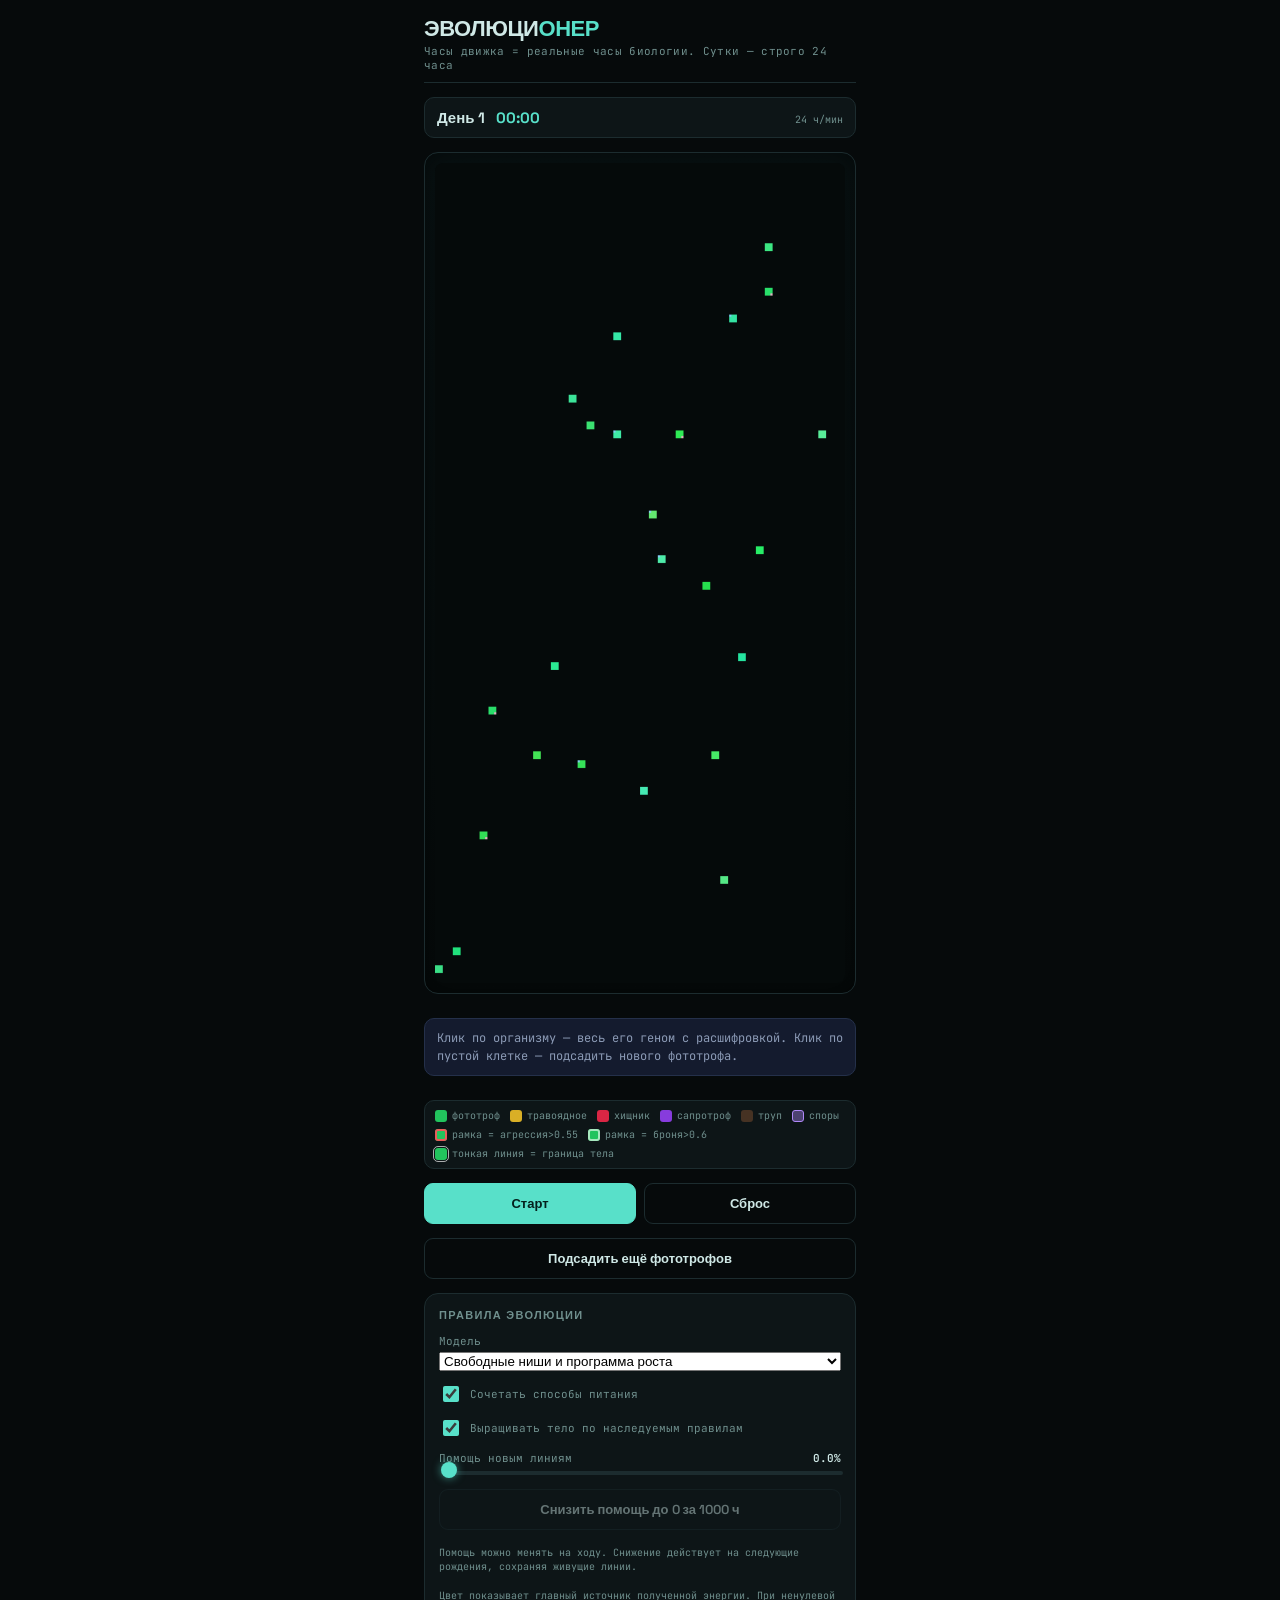
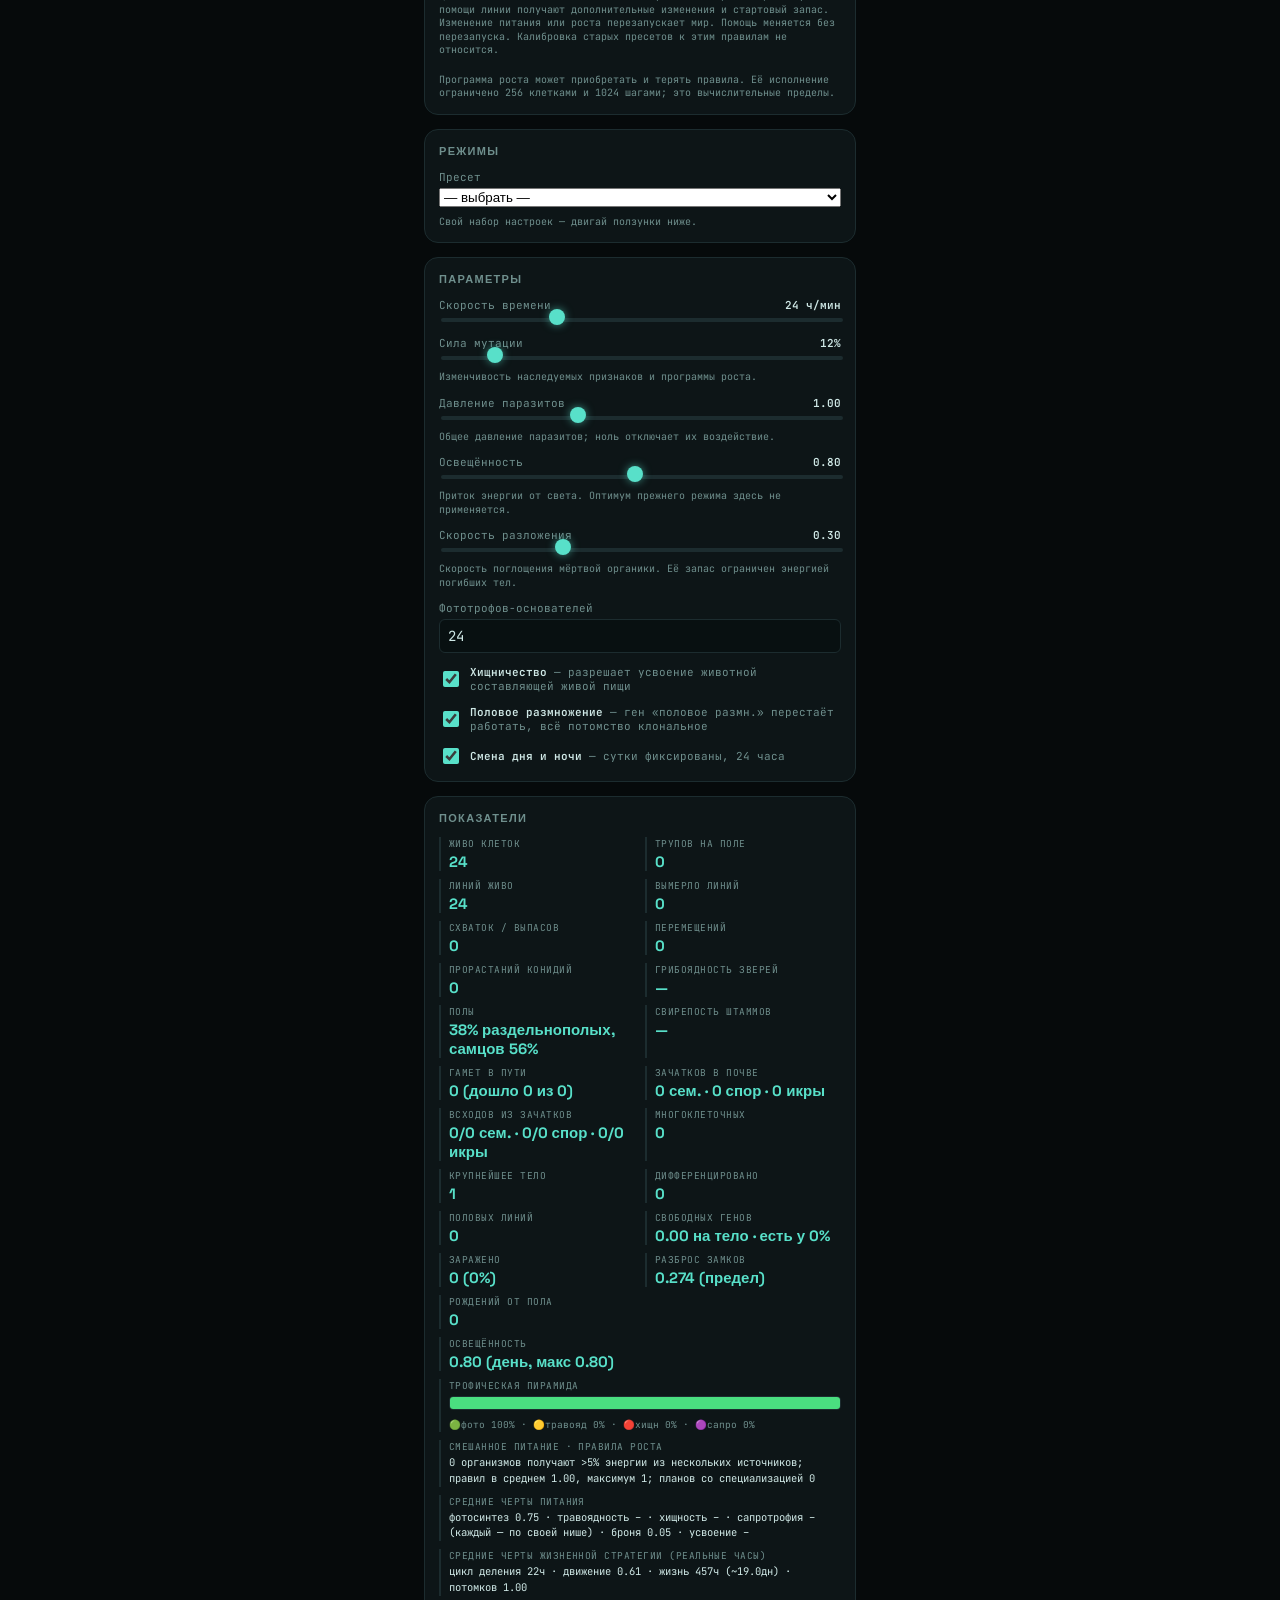
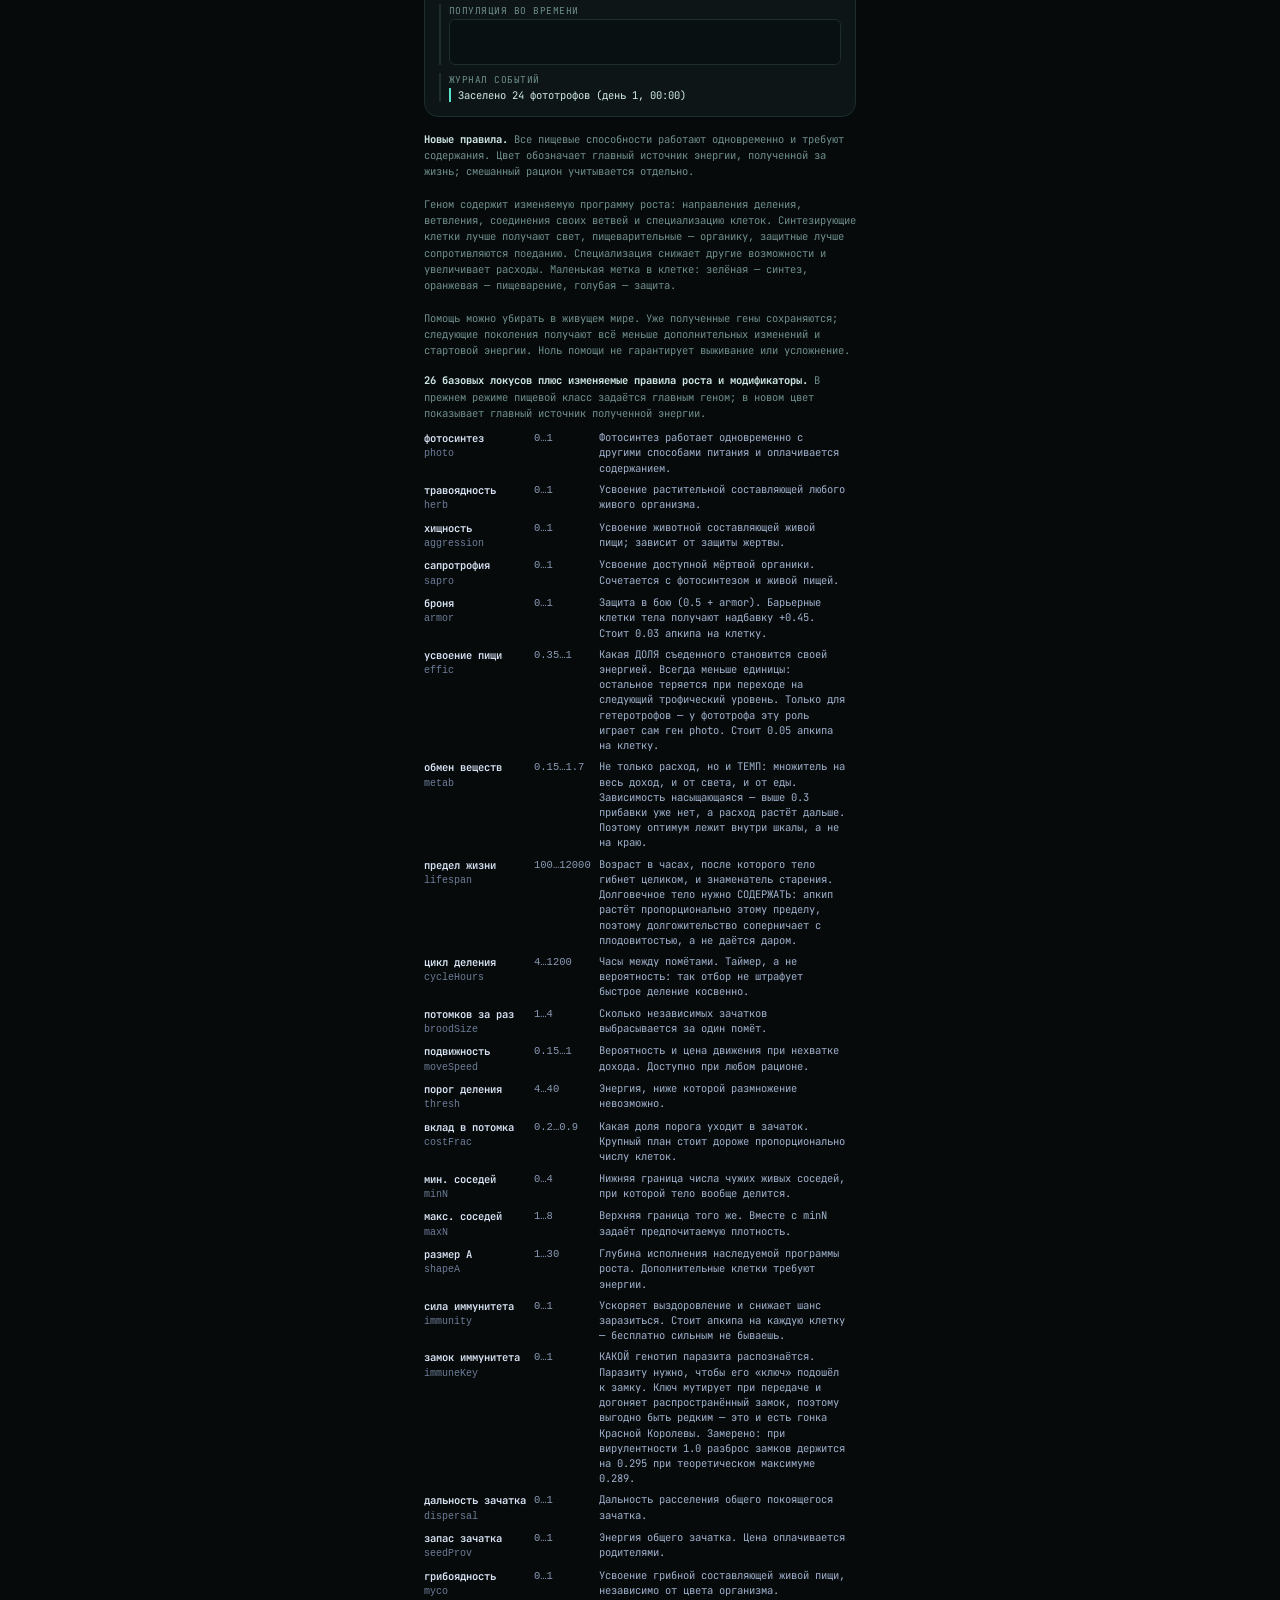
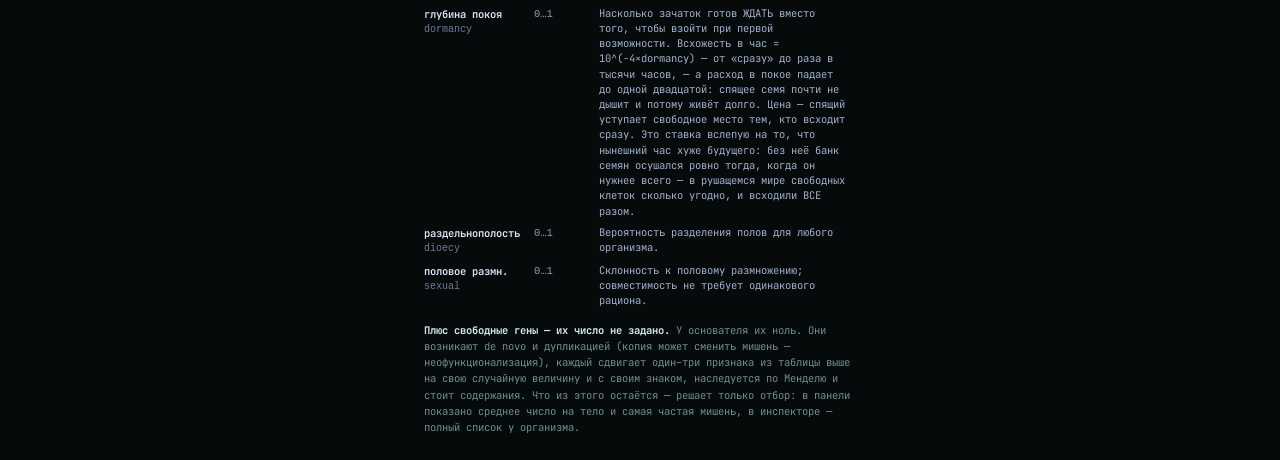
==== commit 64b79628: "Add persistent shared world service and lightweight authenticated interface" ====
--- a/index.html
+++ b/index.html
@@ -344,6 +344,8 @@
   const clone = rules => (rules || []).map(r => ({...r}));
   const founderProgram = () => [{id:0, turn:0, run:0, branch:0, role:0, join:false}];
   function reset() { nextRule = 1; cache = new WeakMap(); }
+  function saveState() { return {nextRule}; }
+  function restoreState(s) { nextRule = s.nextRule; cache = new WeakMap(); }
   function mutateProgram(rules, mutation) {
     const out = clone(rules || founderProgram());
     for (const rule of out) {
@@ -551,7 +553,7 @@
   function assistanceAt(from,elapsed,duration) {
     return clip(from,0,1)*Math.max(0,1-Math.max(0,elapsed)/Math.max(1,duration));
   }
-  return {reset,founderProgram,mutateProgram,expressProgram,programGamete,clone,develop,
+  return {reset,saveState,restoreState,founderProgram,mutateProgram,expressProgram,programGamete,clone,develop,
     capability,intake,observedGuild,metrics,feed,assistance,assistanceAt,
     roleAt,cellEffects,specializationCost,ROLE_NAMES,MAX_CELLS,MAX_OPERATIONS};
 });
@@ -581,6 +583,9 @@
   let nextBodyId = 1, nextLineageId = 1;
 
   let hours = 0, extinctCount = 0, actionCount = 0, moveCount = 0, sporeGermCount = 0, sexBirths = 0, infectCount = 0;
+  let seedMadeCount=0,seedGermCount=0,seedRotCount=0,seedLostCount=0;
+  let sporeSexCount=0,sporeSexGermCount=0,sporeRotCount=0;
+  let eggMadeCount=0,eggHatchCount=0,eggRotCount=0,gamMadeCount=0,gamHitCount=0,gamLostCount=0;
   let popHistory = [], knownLineages = new Set(), lineageHueJitter = {};
   let flashes = [], allExtinctNotified = false;
   let phaseX = 0, phaseY = 0, dayFactor = 1;
@@ -2511,7 +2516,33 @@
   document.getElementById('speed').value = sliderFromSpeed(params.hoursPerMinute);
   document.getElementById('lblSpeed').textContent = params.hoursPerMinute.toLocaleString('ru-RU')+' ч/мин';
 
-  window.evolutioner = {params,bodies,step,reset,render,updateStats,bodyTemplate,
+  function saveWorld(){
+    return {version:1,params:{...params},state,owner,corpseFood,sporeDensity,fertility,cellGuild,
+      bodies:[...bodies.values()],gametes,seeds,nextBodyId,nextLineageId,nextModId,
+      hours,extinctCount,actionCount,moveCount,sporeGermCount,sexBirths,infectCount,
+      popHistory,knownLineages:[...knownLineages],lineageHueJitter,phaseX,phaseY,dayFactor,
+      allExtinctNotified,guildsEverSeen:[...guildsEverSeen],openState:OpenEvolution.saveState(),
+      seedMadeCount,seedGermCount,seedRotCount,seedLostCount,sporeSexCount,sporeSexGermCount,
+      sporeRotCount,eggMadeCount,eggHatchCount,eggRotCount,gamMadeCount,gamHitCount,gamLostCount};
+  }
+  function restoreWorld(s){
+    if(s.version!==1 || s.state.length!==N || s.owner.length!==N) throw Error('Несовместимое сохранение мира');
+    Object.assign(params,s.params);OpenEvolution.restoreState(s.openState);
+    state.set(s.state);owner.set(s.owner);corpseFood.set(s.corpseFood);sporeDensity.set(s.sporeDensity);
+    fertility.set(s.fertility);cellGuild.set(s.cellGuild);
+    bodies.clear();for(const b of s.bodies){
+      // План и кэш ролей восстанавливаются из генома, а не из формата сериализатора.
+      b.tpl=bodyTemplate(b.g);delete b.roleMap;bodies.set(b.id,b);
+    }
+    gametes.length=0;gametes.push(...s.gametes);seeds.length=0;seeds.push(...s.seeds);
+    ({nextBodyId,nextLineageId,nextModId,hours,extinctCount,actionCount,moveCount,sporeGermCount,
+      sexBirths,infectCount,popHistory,lineageHueJitter,phaseX,phaseY,dayFactor,allExtinctNotified,
+      seedMadeCount,seedGermCount,seedRotCount,seedLostCount,sporeSexCount,sporeSexGermCount,
+      sporeRotCount,eggMadeCount,eggHatchCount,eggRotCount,gamMadeCount,gamHitCount,gamLostCount}=s);
+    knownLineages=new Set(s.knownLineages);guildsEverSeen=new Set(s.guildsEverSeen);
+    selectedBody=null;flashes=[];order.length=0;
+  }
+  window.evolutioner = {params,bodies,step,reset,render,updateStats,bodyTemplate,saveWorld,restoreWorld,
     founderGenome,founderDiploid,tryPlaceBody,childGenome,applyPackages,
     get hours(){return hours;},get state(){return state;},get owner(){return owner;},
     get corpseFood(){return corpseFood;},
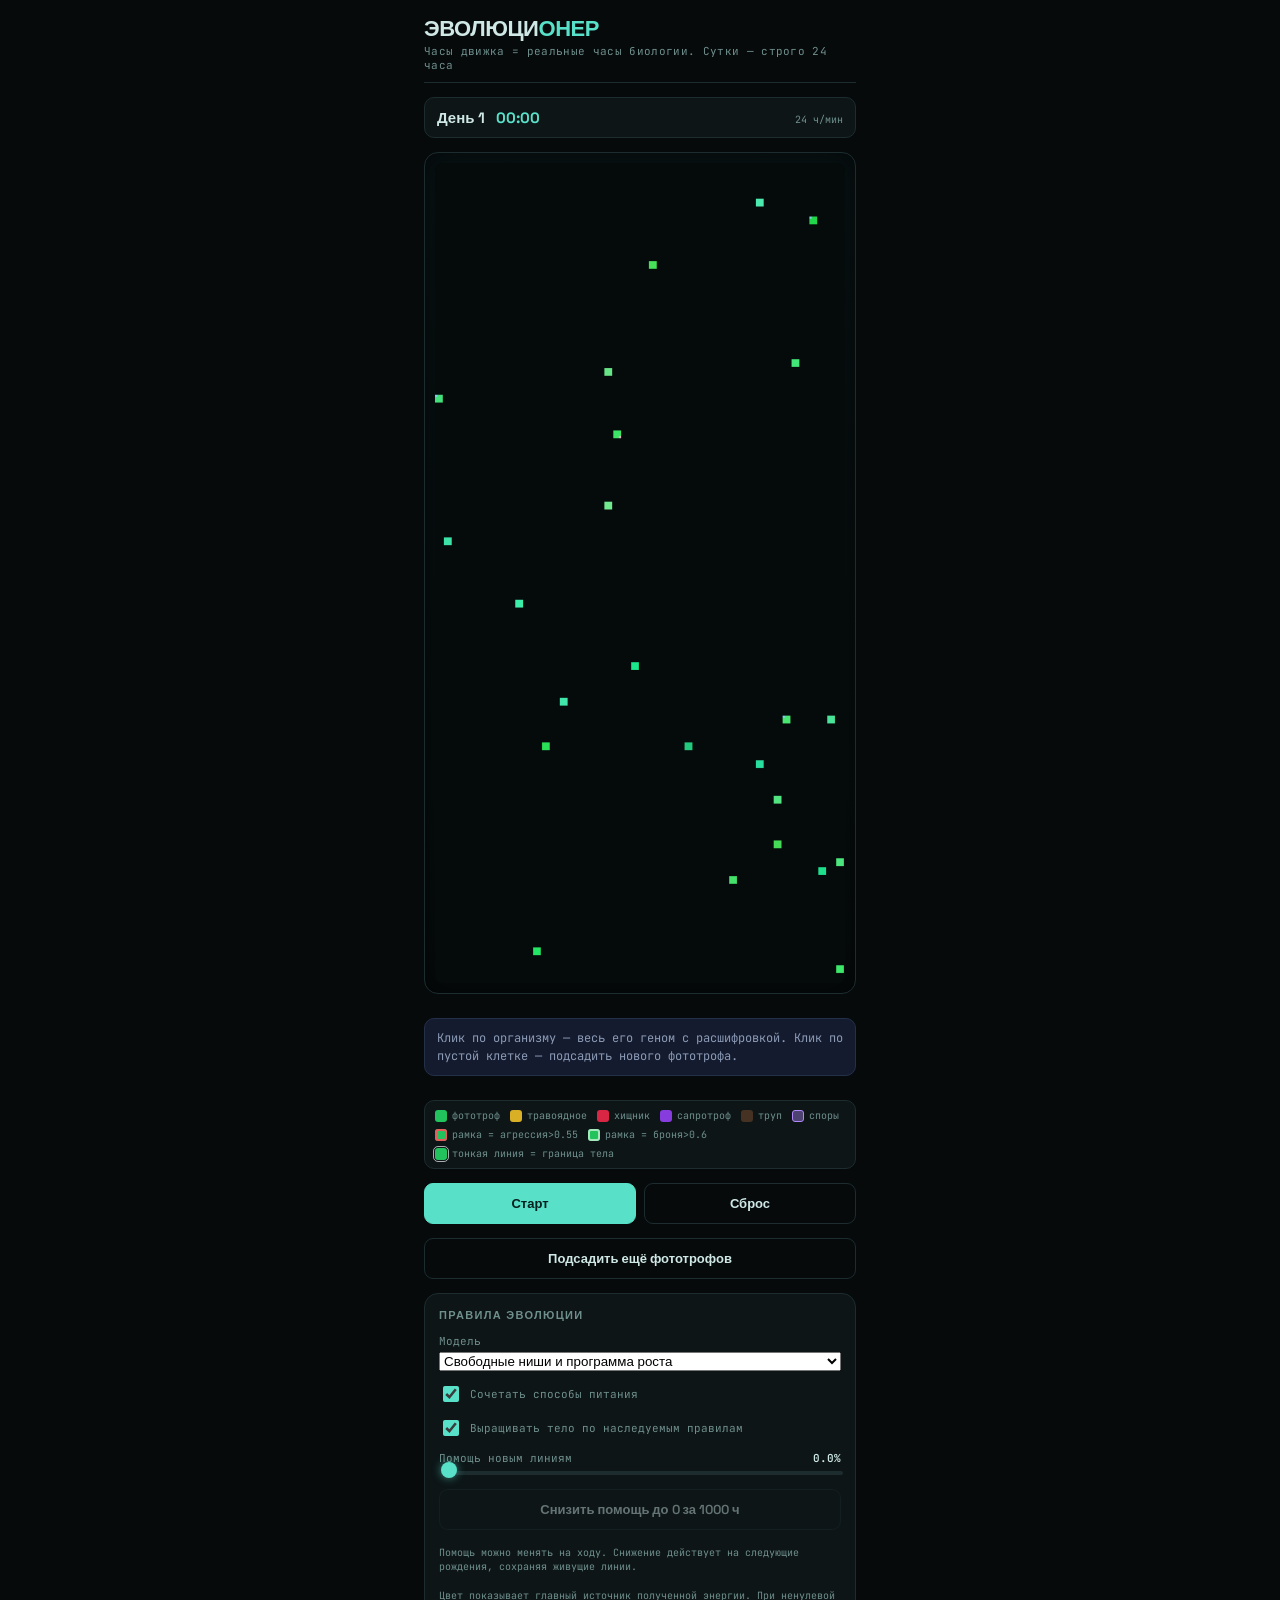
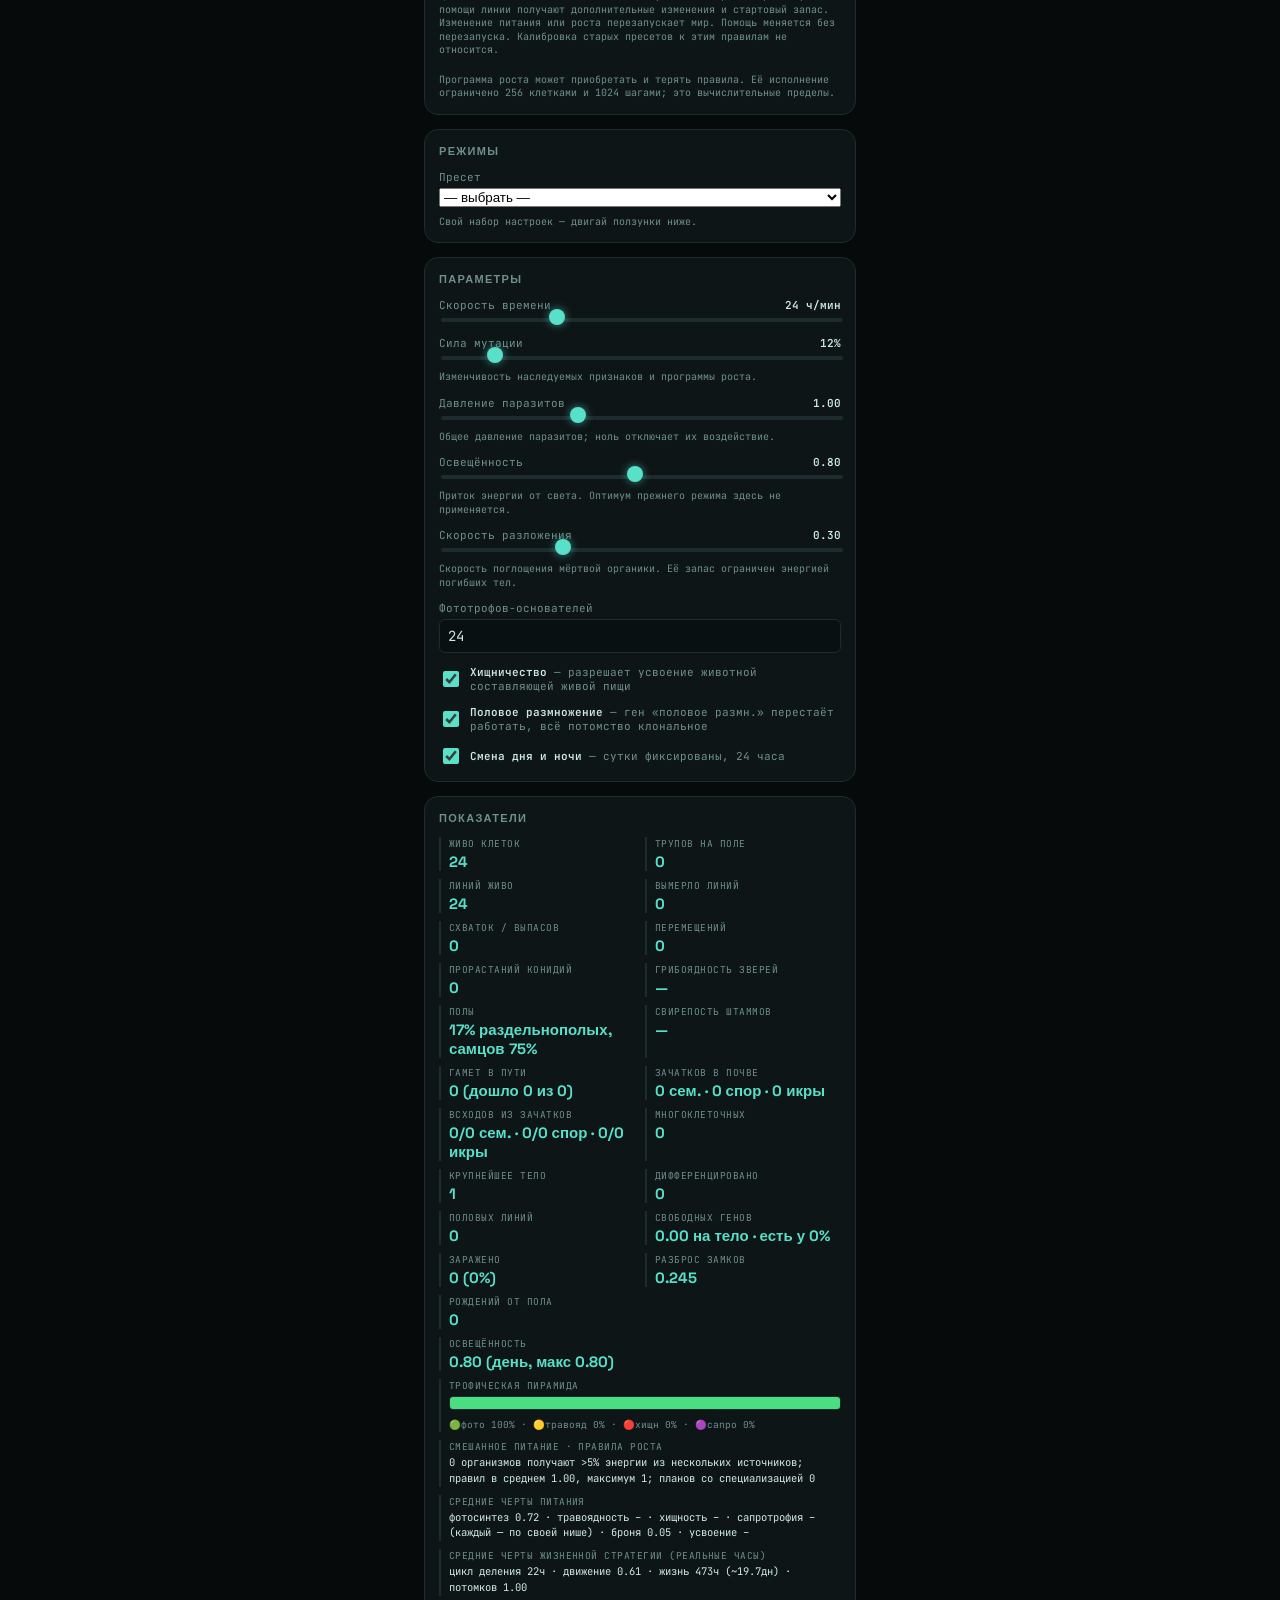
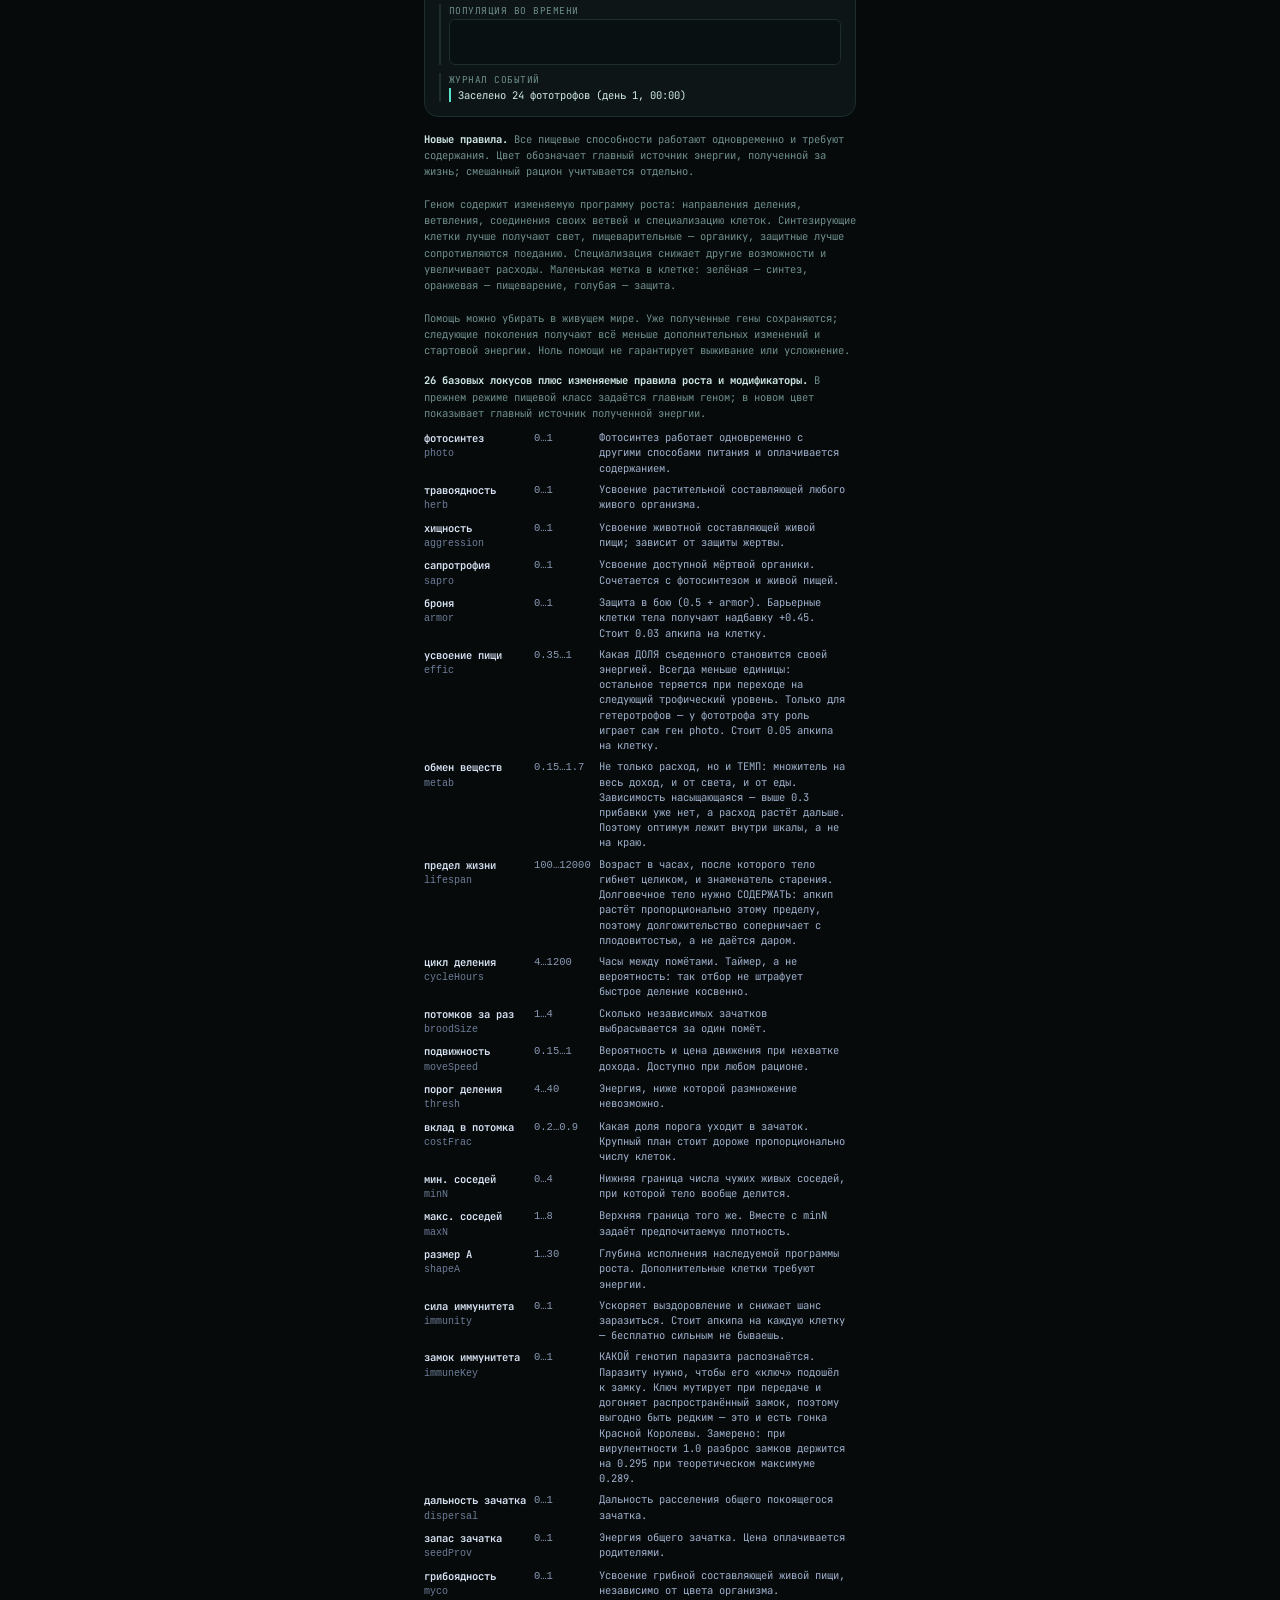
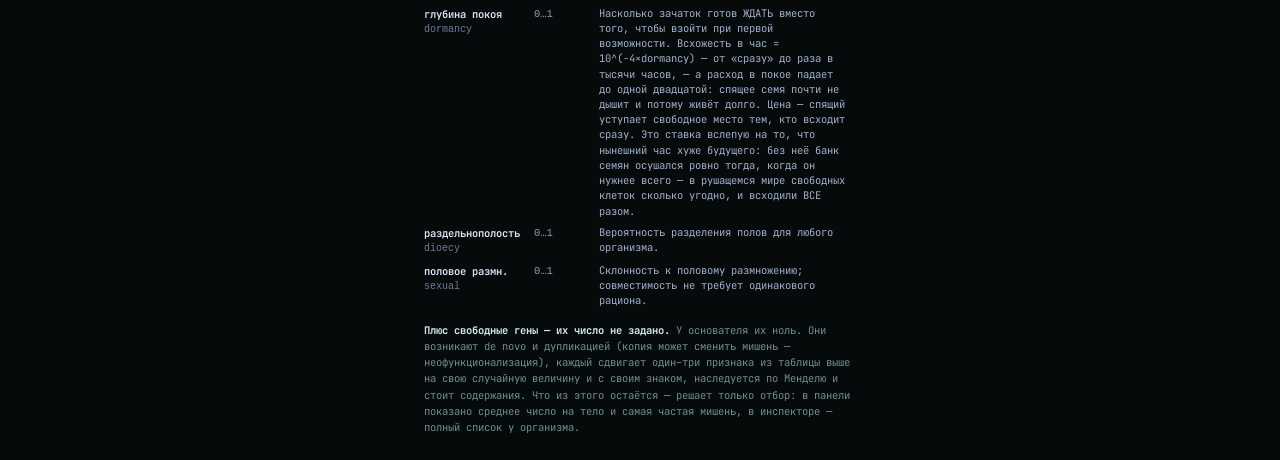
==== commit 1076b2e4: "Restore presets, full controls and server speed slider" ====
--- a/index.html
+++ b/index.html
@@ -2132,7 +2132,16 @@
     document.getElementById('clockRate').textContent = `${params.hoursPerMinute.toLocaleString('ru-RU')} ч/мин`;
   }
 
-  function updateStats(){
+  function announceEvents(){
+    for(const gk of ['herb','pred','sapro']){
+      if(!guildsEverSeen.has(gk) && [...bodies.values()].some(b=>b.guild===gk)){
+        guildsEverSeen.add(gk);
+        logEvent('evo', `★ Впервые появились ${guildLabel(gk)}ы!`);
+        showToast(`Эволюционный прорыв: первые ${guildLabel(gk)}ы`, true);
+      }
+    }
+  }
+  function updateStats(announce=true){
     const om=OpenEvolution.metrics(bodies);
     const mode=!params.openDiet&&!params.programBodies&&params.packageStrength===1?'legacy':params.openDiet&&params.programBodies&&params.packageStrength===0?'open':'custom';
     if(document.getElementById('modelMode').value!==mode) updateModelUI();
@@ -2157,13 +2166,7 @@
       sAg+=g.aggression*n; sAr+=g.armor*n; sPh+=g.photo*n; sHe+=g.herb*n; sSa+=g.sapro*n;
       sMov+=g.moveSpeed*n; sLife+=g.lifespan*n; sBrood+=g.broodSize*n; sCyc+=g.cycleHours*n; sEf+=g.effic*n;
     }
-    for(const gk of ['herb','pred','sapro']){
-      if(counts[gk]>0 && !guildsEverSeen.has(gk)){
-        guildsEverSeen.add(gk);
-        logEvent('evo', `★ Впервые появились ${guildLabel(gk)}ы!`);
-        showToast(`Эволюционный прорыв: первые ${guildLabel(gk)}ы`, true);
-      }
-    }
+    if(announce)announceEvents();
     const set = (id,v)=>{ const el=document.getElementById(id); if(el) el.textContent = v; };
     set('sPop', pop); set('sCorpse', corpses); set('sLineages', knownLineages.size);
     set('sExtinct', extinctCount); set('sFights', actionCount); set('sMoves', moveCount);
@@ -2543,7 +2546,8 @@
     selectedBody=null;flashes=[];order.length=0;
   }
   window.evolutioner = {params,bodies,step,reset,render,updateStats,bodyTemplate,saveWorld,restoreWorld,
-    founderGenome,founderDiploid,tryPlaceBody,childGenome,applyPackages,
+    founderGenome,founderDiploid,tryPlaceBody,childGenome,applyPackages,spawnFounder,
+    presets:PRESETS,geneInfo:GENE_INFO,geneDescription,geneActive,scales:SCALES,random:()=>Math.random(),modScale:MOD_SCALE,heteroOf,announceEvents,
     get hours(){return hours;},get state(){return state;},get owner(){return owner;},
     get corpseFood(){return corpseFood;},
     get seeds(){return seeds;},get gametes(){return gametes;},
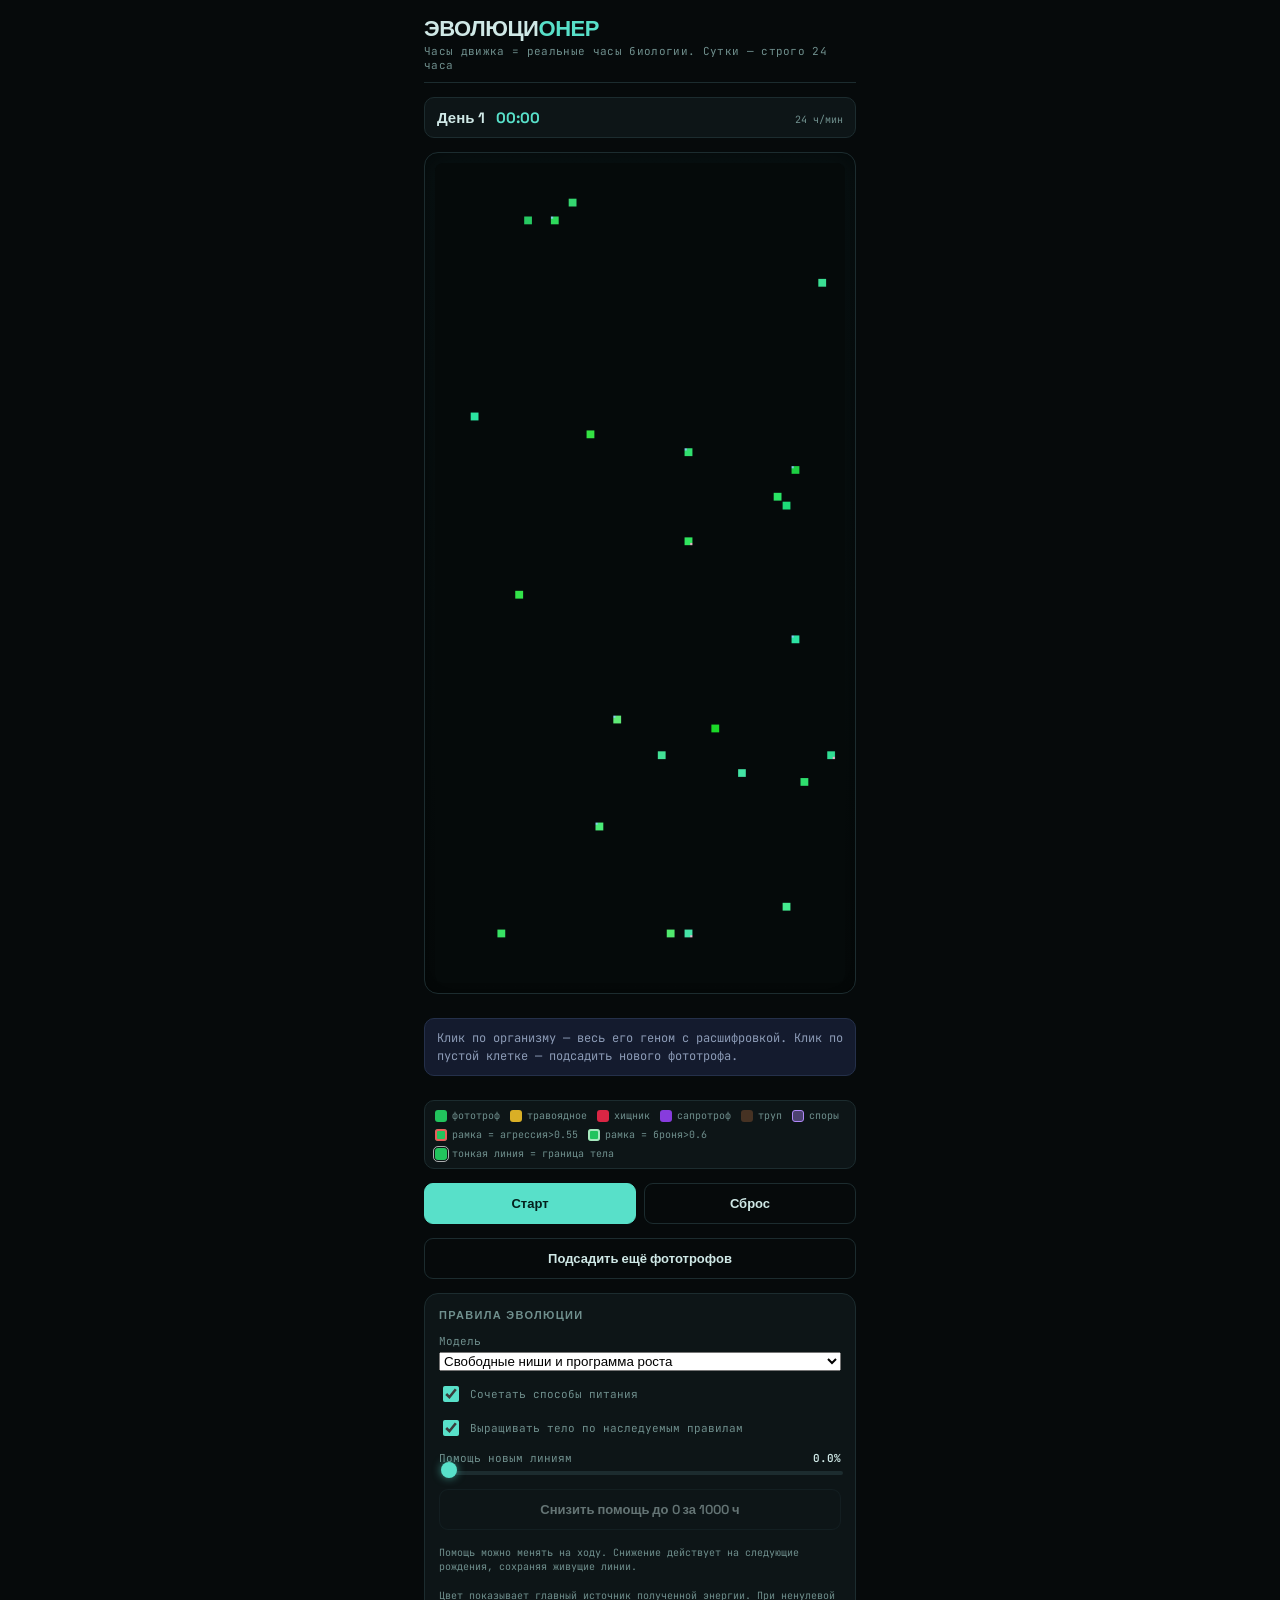
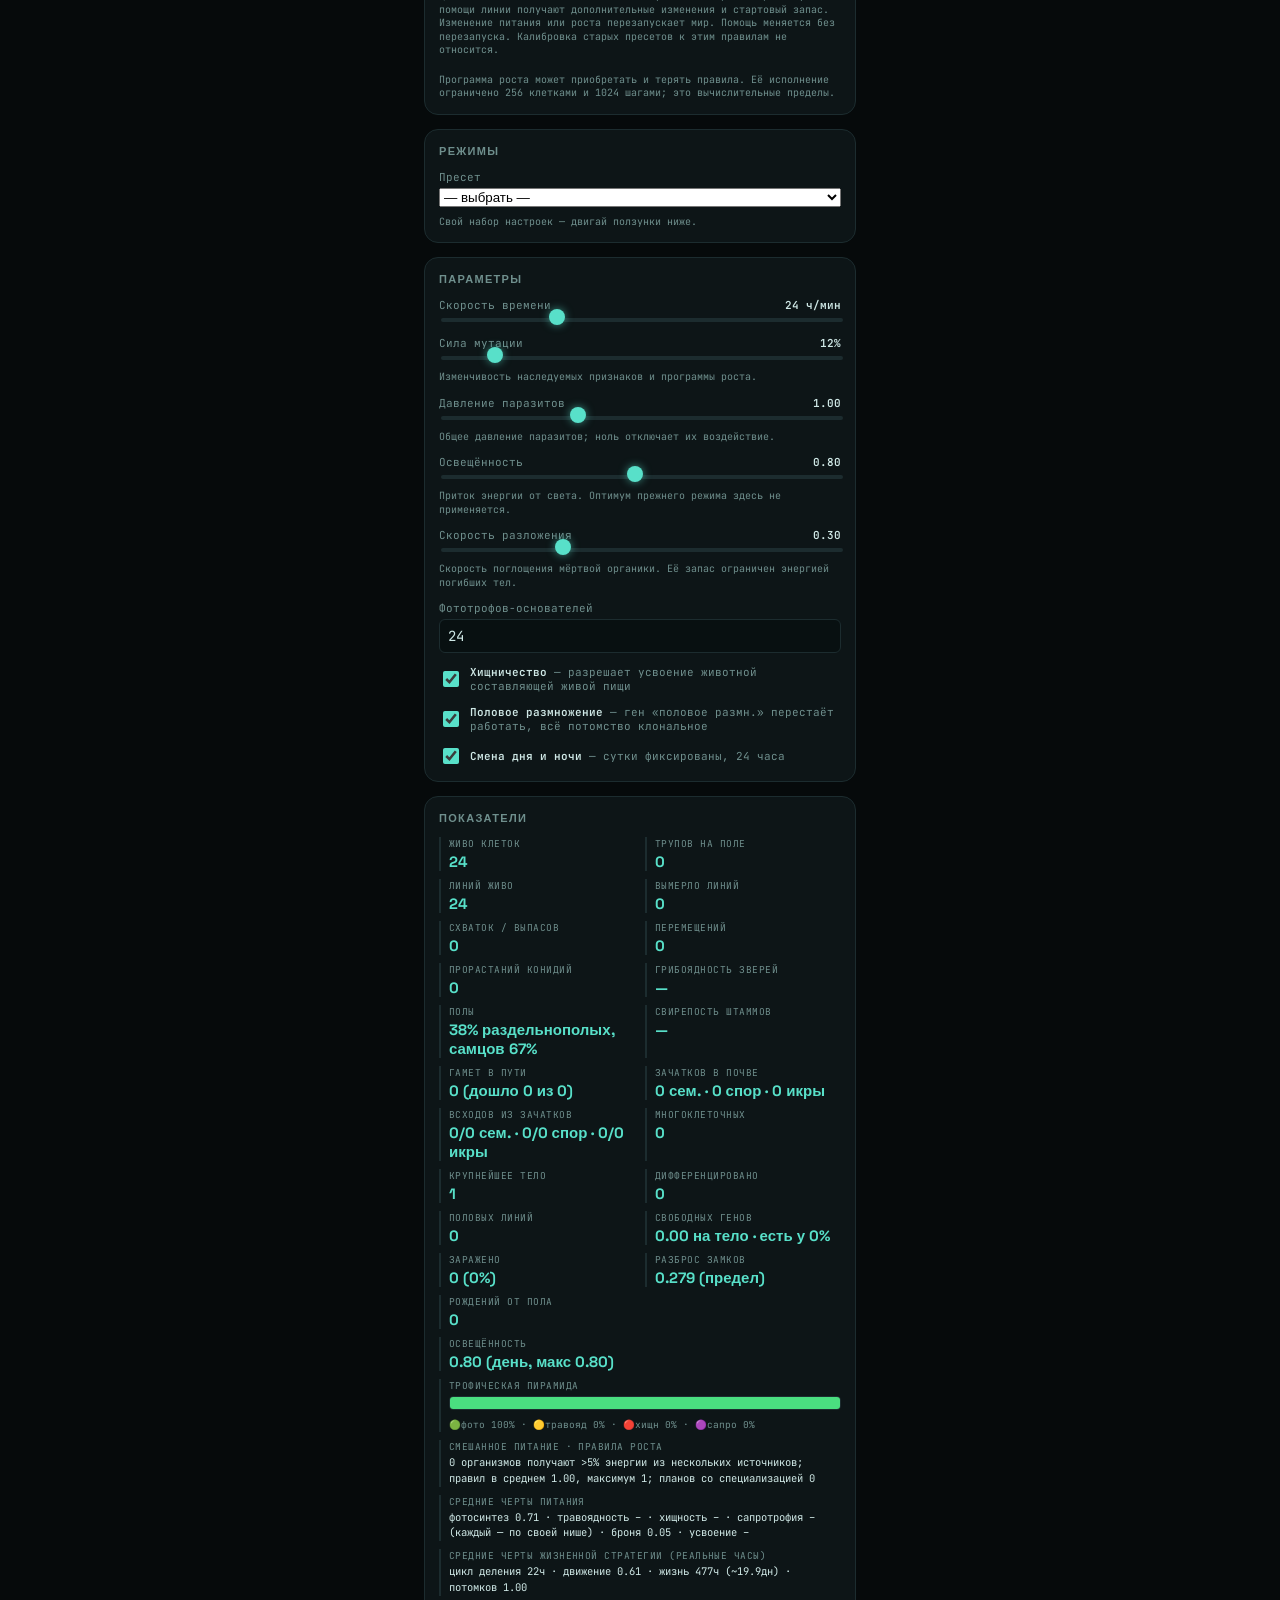
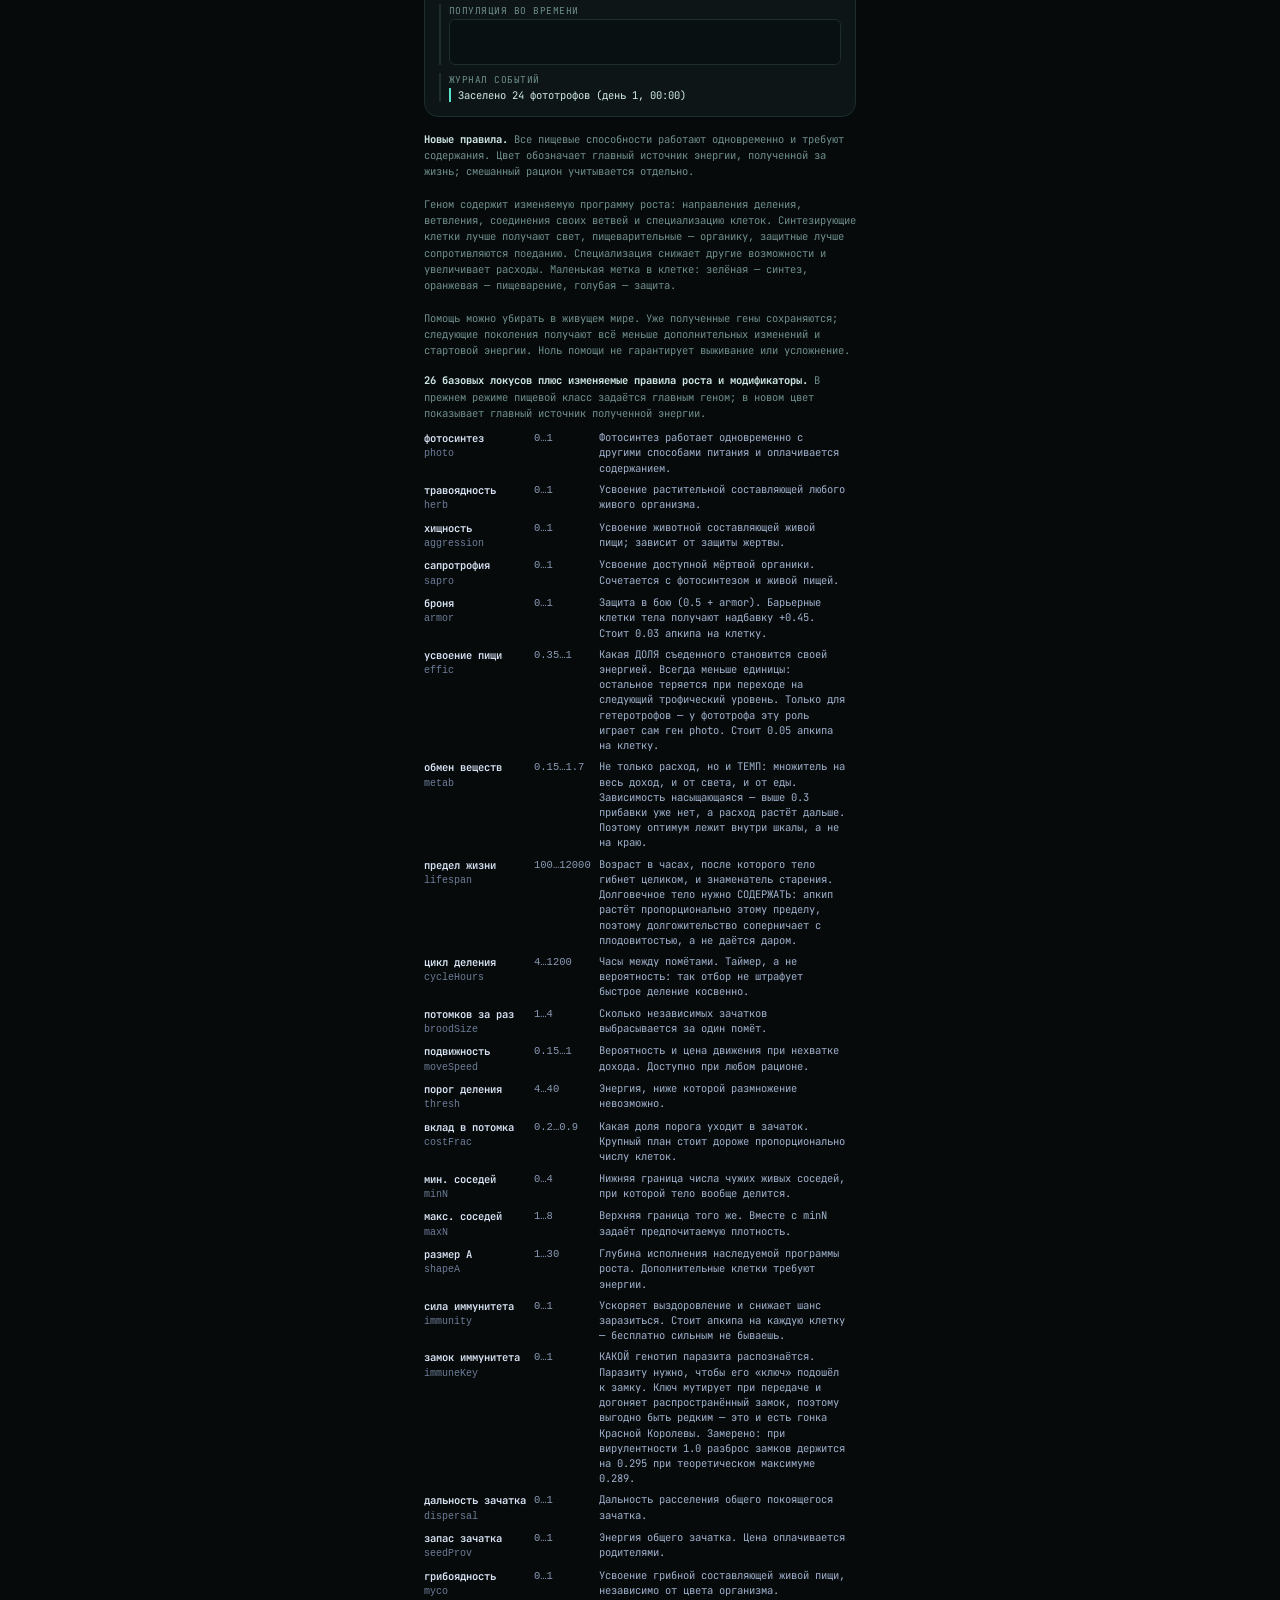
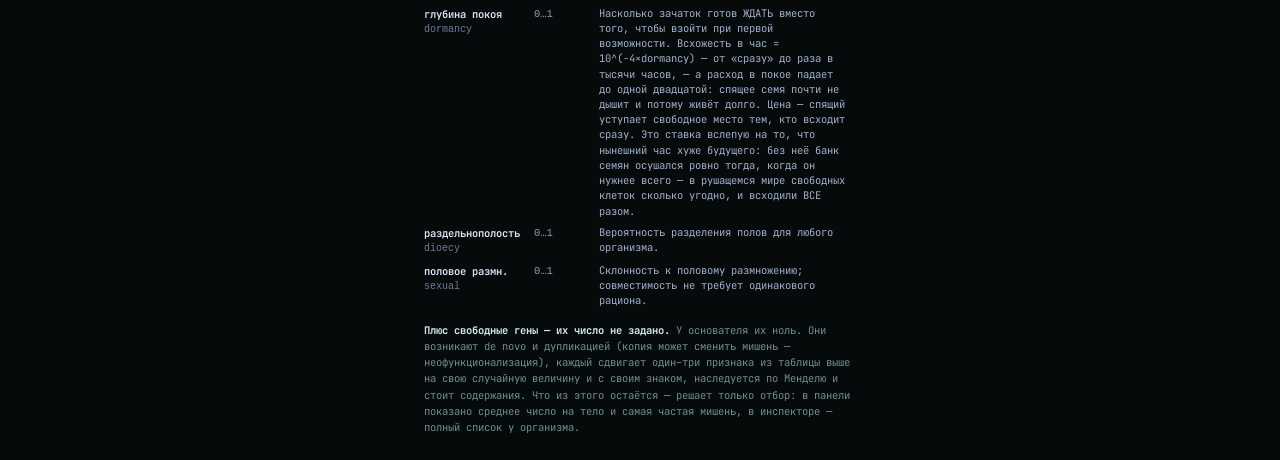
==== commit 920b9676: "Ускорение шага без изменения результата (~1.35×) Кормёжка: метка вместо Set, цели в типизированных м" ====
--- a/index.html
+++ b/index.html
@@ -457,28 +457,34 @@
     }
     return {mixed, programAvg:bodies.size?programSum/bodies.size:0, programMax, specializedPlans, intake:energy};
   }
+  let seenMark=null, seenStamp=0, tgtCell=new Int32Array(256), tgtValue=new Float64Array(256), tgtHerb=new Float64Array(256);
   function feed(body, w) {
     const g=body.g, size=body.cells.length;
-    const seen=new Set(), targets=[];
-    const nb=w.neighbors;
-    for (const cell of w.border) for (let j=0;j<nb.cnt[cell];j++) {
-      const t=nb.tab[cell*nb.k+j];
-      if (seen.has(t)) continue;
-      seen.add(t);
-      if (w.state[t]===2 && g.sapro>0) targets.push({t,value:g.sapro,dead:true});
-      else if (w.state[t]===1 && w.owner[t]!==body.id) {
-        const victim=w.bodies.get(w.owner[t]);
-        if (victim) {
-          const c=capability(g,victim.g,w.params.predation);
-          if(c.value>0) targets.push({t,...c,dead:false});
-        }
+    const nb=w.neighbors, state=w.state, owner=w.owner, id=body.id, bodyAt=w.bodyAt;
+    // Метка вместо Set и типизированные массивы вместо объектов на каждую клетку:
+    // порядок целей и сумм тот же, поэтому розыгрыш даёт те же случайные числа.
+    if(!seenMark||seenMark.length<state.length) seenMark=new Int32Array(state.length);
+    if(++seenStamp>2e9){seenMark.fill(0);seenStamp=1;}
+    if(tgtCell.length<w.border.length*nb.k){const n=w.border.length*nb.k*2;tgtCell=new Int32Array(n);tgtValue=new Float64Array(n);tgtHerb=new Float64Array(n);}
+    let count=0, total=0, lastOwner=-1, lastCap=null;
+    for (const cell of w.border) for (let j=0,c=nb.cnt[cell],base=cell*nb.k;j<c;j++) {
+      const t=nb.tab[base+j];
+      if (seenMark[t]===seenStamp) continue;
+      seenMark[t]=seenStamp;
+      const st=state[t];
+      if (st===2 && g.sapro>0) {tgtCell[count]=t;tgtValue[count]=g.sapro;tgtHerb[count]=-1;count++;total+=g.sapro;}
+      else if (st===1 && owner[t]!==id) {
+        const o=owner[t];
+        // Соседние клетки цели обычно принадлежат одному телу: способность считается раз на тело.
+        if(o!==lastOwner){lastOwner=o;const victim=bodyAt?bodyAt[t]:w.bodies.get(o);lastCap=victim?capability(g,victim.g,w.params.predation):null;}
+        if(lastCap && lastCap.value>0){tgtCell[count]=t;tgtValue[count]=lastCap.value;tgtHerb[count]=lastCap.herb;count++;total+=lastCap.value;}
       }
     }
     let gained=0, events=0;
-    const total=targets.reduce((n,t)=>n+t.value,0);
     if (total>0) {
-      let draw=Math.random()*total, target=targets[targets.length-1];
-      for (const t of targets) { draw-=t.value; if(draw<=0){target=t;break;} }
+      let draw=Math.random()*total, k=count-1;
+      for (let j=0;j<count;j++) { draw-=tgtValue[j]; if(draw<=0){k=j;break;} }
+      const target={t:tgtCell[k],value:tgtValue[k],herb:tgtHerb[k],dead:tgtHerb[k]<0};
       const feeding=w.border.reduce((n,c)=>n+cellEffects(body,c,w.cols).feed,0)/Math.max(1,w.border.length);
       const bites=Math.min(w.border.length,6)*feeding, processing=body.tpl?.roles?1:1+0.35*w.interior;
       // Скорость обмена повышает пропускную способность; доля усвоения остаётся < 1.
@@ -490,7 +496,7 @@
         if(w.corpseFood[target.t]<=0.001){w.state[target.t]=0;w.corpseFood[target.t]=0;}
         if(gained>0) events++;
       } else {
-        const victim=w.bodies.get(w.owner[target.t]);
+        const victim=bodyAt?bodyAt[target.t]:w.bodies.get(w.owner[target.t]);
         if(victim) {
           const power=(body.energy/size)*(0.6+g.aggression*1.15);
           const defense=(victim.energy/victim.cells.length)*(0.5+(victim.g.armor+0.45)*cellEffects(victim,target.t,w.cols).armor);
@@ -517,7 +523,7 @@
         let score=0;
         if(w.state[t]===2) score=g.sapro*w.corpseFood[t];
         else if(w.state[t]===1 && w.owner[t]!==body.id){
-          const v=w.bodies.get(w.owner[t]);
+          const v=bodyAt?bodyAt[t]:w.bodies.get(w.owner[t]);
           if(v) score=capability(g,v.g,w.params.predation).value*Math.max(0,v.energy/v.cells.length);
         }
         score/=(1+Math.abs(dx)+Math.abs(dy));
@@ -580,6 +586,10 @@
   let fertility = new Float32Array(N);
 
   let bodies = new Map();               // id -> организм (см. tryPlaceBody)
+  // Живая клетка -> её тело. Дублирует bodies.get(owner[i]) для клеток с state 1:
+  // поиск в словаре на каждую соседнюю клетку был главной статьёй кормёжки.
+  // Пишется ровно там же, где owner, и пересобирается при загрузке мира.
+  const cellBody = new Array(N).fill(null);
   let nextBodyId = 1, nextLineageId = 1;
 
   let hours = 0, extinctCount = 0, actionCount = 0, moveCount = 0, sporeGermCount = 0, sexBirths = 0, infectCount = 0;
@@ -1068,11 +1078,11 @@
                    nMods: modCount(al || { A: g, B: g }),
                    sex: dio ? (Math.random()<0.5 ? 'm' : 'f') : null,
                    cells:[i0], energy, age:0, cooldown:g.cycleHours };
-    state[i0]=1; owner[i0]=id; cellGuild[i0]=GCODE[body.guild];
+    state[i0]=1; owner[i0]=id; cellBody[i0]=body; cellGuild[i0]=GCODE[body.guild];
     const want = Math.min(foot.length, 1 + Math.floor(foot.length/3));  // зачаток — сразу комок
     for(let k=0;k<foot.length && body.cells.length<want;k++){
       const t = foot[k];
-      if(state[t]===0 && adjacentToBody(body,t)){ state[t]=1; owner[t]=id; cellGuild[t]=GCODE[body.guild]; body.cells.push(t); }
+      if(state[t]===0 && adjacentToBody(body,t)){ state[t]=1; owner[t]=id; cellBody[t]=body; cellGuild[t]=GCODE[body.guild]; body.cells.push(t); }
     }
     if(params.openDiet){body.structuralEnergy=Math.max(0,body.energy)*0.2;body.energy*=0.8;}
     bodies.set(id, body);
@@ -1084,7 +1094,7 @@
     const rel = (params.openDiet ? (Math.max(0,body.energy)+(body.structuralEnergy||0))/body.cells.length : RELEASE[body.guild]) * (corpseFrac===undefined ? 1 : corpseFrac);
     for(const i of body.cells){
       if(rel > 0.001){ state[i]=2; corpseFood[i]=rel; } else state[i]=0;
-      owner[i]=0; cellGuild[i]=G_NONE;
+      owner[i]=0; cellBody[i]=null; cellGuild[i]=G_NONE;
     }
     if(selectedBody === body.id) selectedBody = null;
     bodies.delete(body.id);
@@ -1105,24 +1115,27 @@
       if(x<0||x>=COLS||y<0||y>=ROWS) return false;
       newFoot.push(idx(x,y));
     }
-    for(const i of body.cells){ state[i]=0; owner[i]=0; cellGuild[i]=G_NONE; }
+    for(const i of body.cells){ state[i]=0; owner[i]=0; cellBody[i]=null; cellGuild[i]=G_NONE; }
     const gc = GCODE[body.guild];
-    for(const t of targets){ state[t]=1; owner[t]=body.id; cellGuild[t]=gc; }
+    for(const t of targets){ state[t]=1; owner[t]=body.id; cellBody[t]=body; cellGuild[t]=gc; }
     body.cells = targets; body.foot = newFoot; body.ox += dx; body.oy += dy;
     moveCount++;
     return true;
   }
 
+  // Списки ключей заведены один раз: мутация идёт на каждого потомка, и новые
+  // массивы на каждый вызов заметно грузили сборщик мусора.
+  const DRIFT_KEYS = Object.keys(DRIFT), STEP_KEYS = ['minN','maxN','broodSize','shapeA','shapeB'];
   function mutateAllele(pg, withMacro){
     const m = params.mutation, g = {};
     for(const k of GENES) g[k] = pg[k];
     g.mods = mutateMods(pg.mods, m);
     if (params.programBodies) g.program = OpenEvolution.mutateProgram(pg.program,m);
-    for(const k of Object.keys(DRIFT)){
+    for(const k of DRIFT_KEYS){
       const [lo,hi] = RANGE[k];
       g[k] = clamp(pg[k] + (Math.random()*2-1)*DRIFT[k]*m, lo, hi);
     }
-    for(const k of ['minN','maxN','broodSize','shapeA','shapeB']){
+    for(const k of STEP_KEYS){
       const [lo,hi] = RANGE[k];
       g[k] = clamp(pg[k] + (Math.random() < m*0.45 ? (Math.random()<0.5?-1:1) : 0), lo, hi);
     }
@@ -1488,6 +1501,8 @@
   }
 
   const order = [];
+  const feedCtx = {state:null,owner:null,corpseFood:null,bodies:null,params:null,border:null,neighbors:null,sense:null,
+    cols:0,rows:0,interior:0,pace:0,income:0,upkeep:0,moveCost:0,kill:null,move:null,bodyAt:null};
   function step(){
     if(params.assistanceRamp){
       const r=params.assistanceRamp;
@@ -1573,10 +1588,14 @@
 
       let ate = false, moved = false;
       if (params.openDiet) {
-      const result = OpenEvolution.feed(body, {state,owner,corpseFood,bodies,params,
-        border:borderCells,neighbors:NB24,sense:senseOffsets,cols:COLS,rows:ROWS,
-        interior:interiorFrac,pace,income,upkeep,moveCost:MOVE_COST,
-        kill:killBody,move:moveBody});
+      // Контекст кормёжки один на весь мир: новый объект на каждое тело каждый час
+      // был одной из самых горячих строк профиля. feed его не хранит.
+      const fc = feedCtx;
+      fc.state=state; fc.owner=owner; fc.corpseFood=corpseFood; fc.bodies=bodies; fc.params=params;
+      fc.neighbors=NB24; fc.sense=senseOffsets; fc.cols=COLS; fc.rows=ROWS; fc.moveCost=MOVE_COST;
+      fc.kill=killBody; fc.move=moveBody; fc.bodyAt=cellBody;
+      fc.border=borderCells; fc.interior=interiorFrac; fc.pace=pace; fc.income=income; fc.upkeep=upkeep;
+      const result = OpenEvolution.feed(body, fc);
       ate=result.gained>0; moved=result.moves>0;
       actionCount+=result.events;
       body.guild=OpenEvolution.observedGuild(body);
@@ -1772,7 +1791,7 @@
       }
       if(slot >= 0){
         if(body.energy >= growCost + g.thresh*0.35){
-          state[slot]=1; owner[slot]=body.id; cellGuild[slot]=GCODE[body.guild]; body.cells.push(slot);
+          state[slot]=1; owner[slot]=body.id; cellBody[slot]=body; cellGuild[slot]=GCODE[body.guild]; body.cells.push(slot);
           body.energy -= growCost;
           if(params.openDiet) body.structuralEnergy=(body.structuralEnergy||0)+growCost;
         }
@@ -1798,7 +1817,7 @@
           if(nx<0||nx>=COLS||ny<0||ny>=ROWS) continue;
           const ni = idx(nx,ny);
           if(state[ni]!==1 || owner[ni]===body.id) continue;
-          const cand = bodies.get(owner[ni]);
+          const cand = cellBody[ni];
           if(!cand || cand.cooldown > 0) continue;
           if(cand.energy < cand.g.thresh*0.5) continue;   // партнёр должен быть в силах
           if(cand.g.sexual < 0.15) continue;
@@ -1900,12 +1919,17 @@
         if(!body.par || body.par.load < 0.25) continue;
         const src = body.cells[Math.floor(Math.random()*body.cells.length)];
         const c = NB24.cnt[src], base = src*NB24.k;
+        // Соседние клетки почти всегда одного хозяина: поиск тела и сродство ключей
+        // считаются раз на хозяина, а бросок заражения остаётся на каждую клетку.
+        let lastO = -1, host = null, fit = 0;
         for(let o=0;o<c;o++){
           const ni = NB24.tab[base+o];
           if(state[ni]!==1 || owner[ni]===body.id) continue;
-          const host = bodies.get(owner[ni]);
+          if(owner[ni]!==lastO){
+            lastO = owner[ni]; host = cellBody[ni];
+            if(host && !host.par) fit = keyDist(body.par.key, host.g.immuneKey) < MATCH_W ? 1 : 0.12;
+          }
           if(!host || host.par) continue;
-          const fit = keyDist(body.par.key, host.g.immuneKey) < MATCH_W ? 1 : 0.12;
           if(Math.random() < PAR_INF * virInf(body.par.vir) * fit * (1 - host.g.immunity*0.85)){   // заразнее тот, кто свирепее
             let k = body.par.key + (Math.random()*2-1)*0.04;   // ключ мутирует при передаче
             const nv = Math.min(VIR_RANGE, Math.max(0, body.par.vir + (Math.random()*2-1)*VIR_MUT));
@@ -1961,7 +1985,7 @@
   function reset(){
     OpenEvolution.reset();
     params.assistanceRamp=null;
-    state.fill(0); owner.fill(0); cellGuild.fill(G_NONE); corpseFood.fill(0); sporeDensity.fill(0);
+    state.fill(0); owner.fill(0); cellBody.fill(null); cellGuild.fill(G_NONE); corpseFood.fill(0); sporeDensity.fill(0);
     bodies.clear(); nextBodyId = 1; nextLineageId = 1; nextModId = 1; selectedBody = null;
 
     phaseX = Math.random()*10; phaseY = Math.random()*10;
@@ -2537,6 +2561,7 @@
       // План и кэш ролей восстанавливаются из генома, а не из формата сериализатора.
       b.tpl=bodyTemplate(b.g);delete b.roleMap;bodies.set(b.id,b);
     }
+    for(let i=0;i<N;i++) cellBody[i]=state[i]===1?(bodies.get(owner[i])||null):null;
     gametes.length=0;gametes.push(...s.gametes);seeds.length=0;seeds.push(...s.seeds);
     ({nextBodyId,nextLineageId,nextModId,hours,extinctCount,actionCount,moveCount,sporeGermCount,
       sexBirths,infectCount,popHistory,lineageHueJitter,phaseX,phaseY,dayFactor,allExtinctNotified,
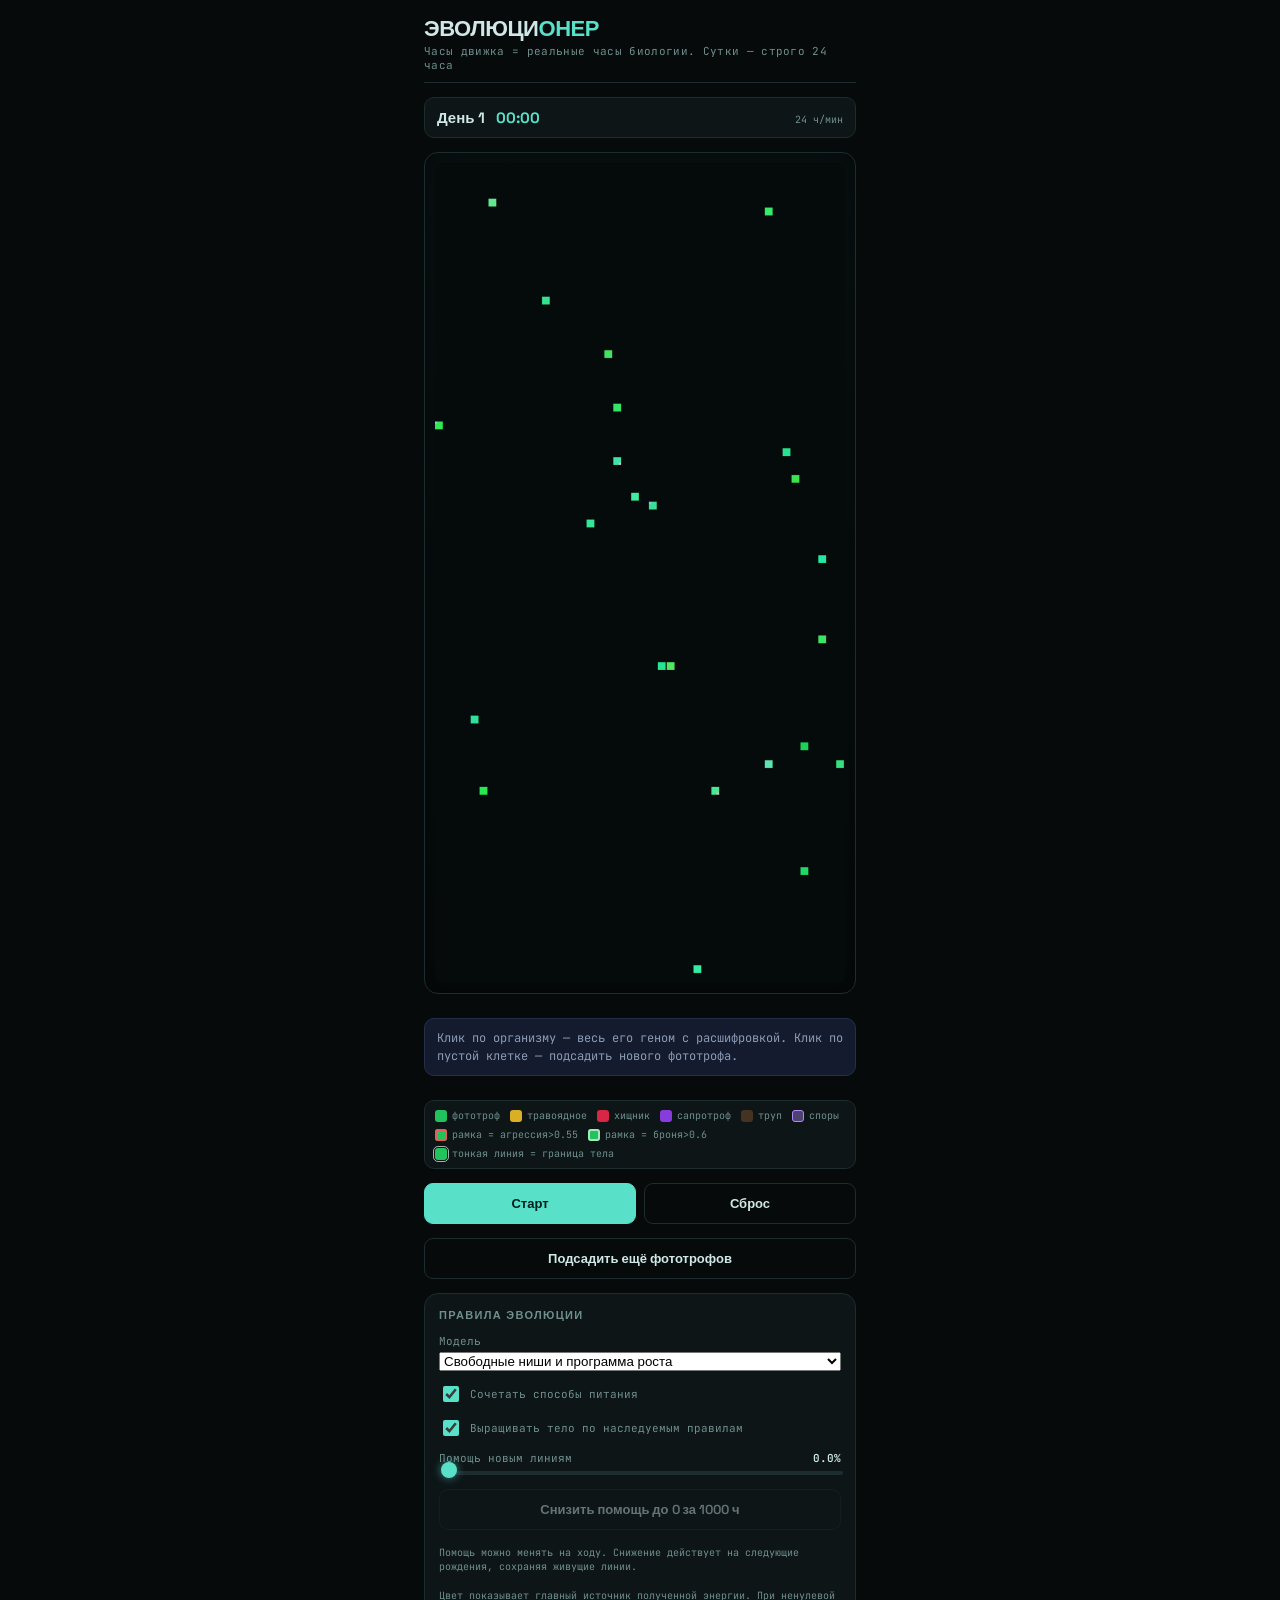
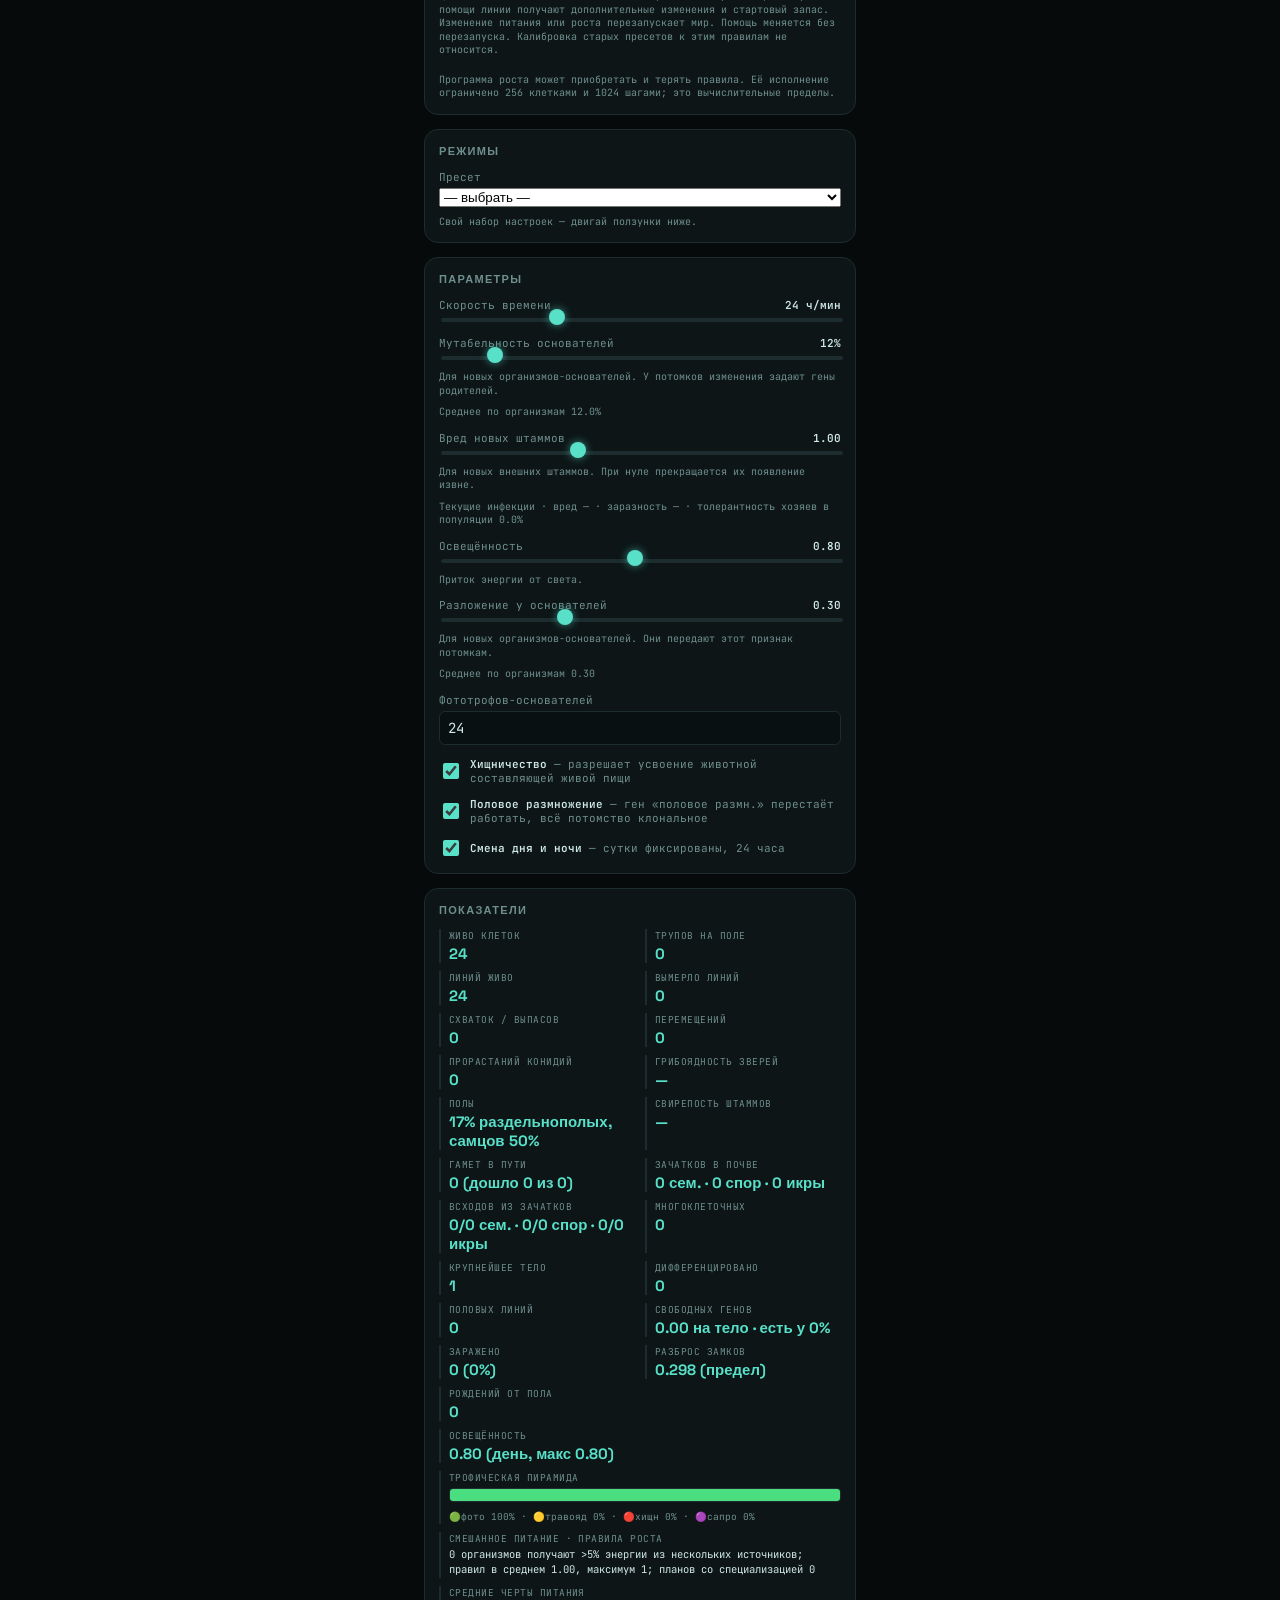
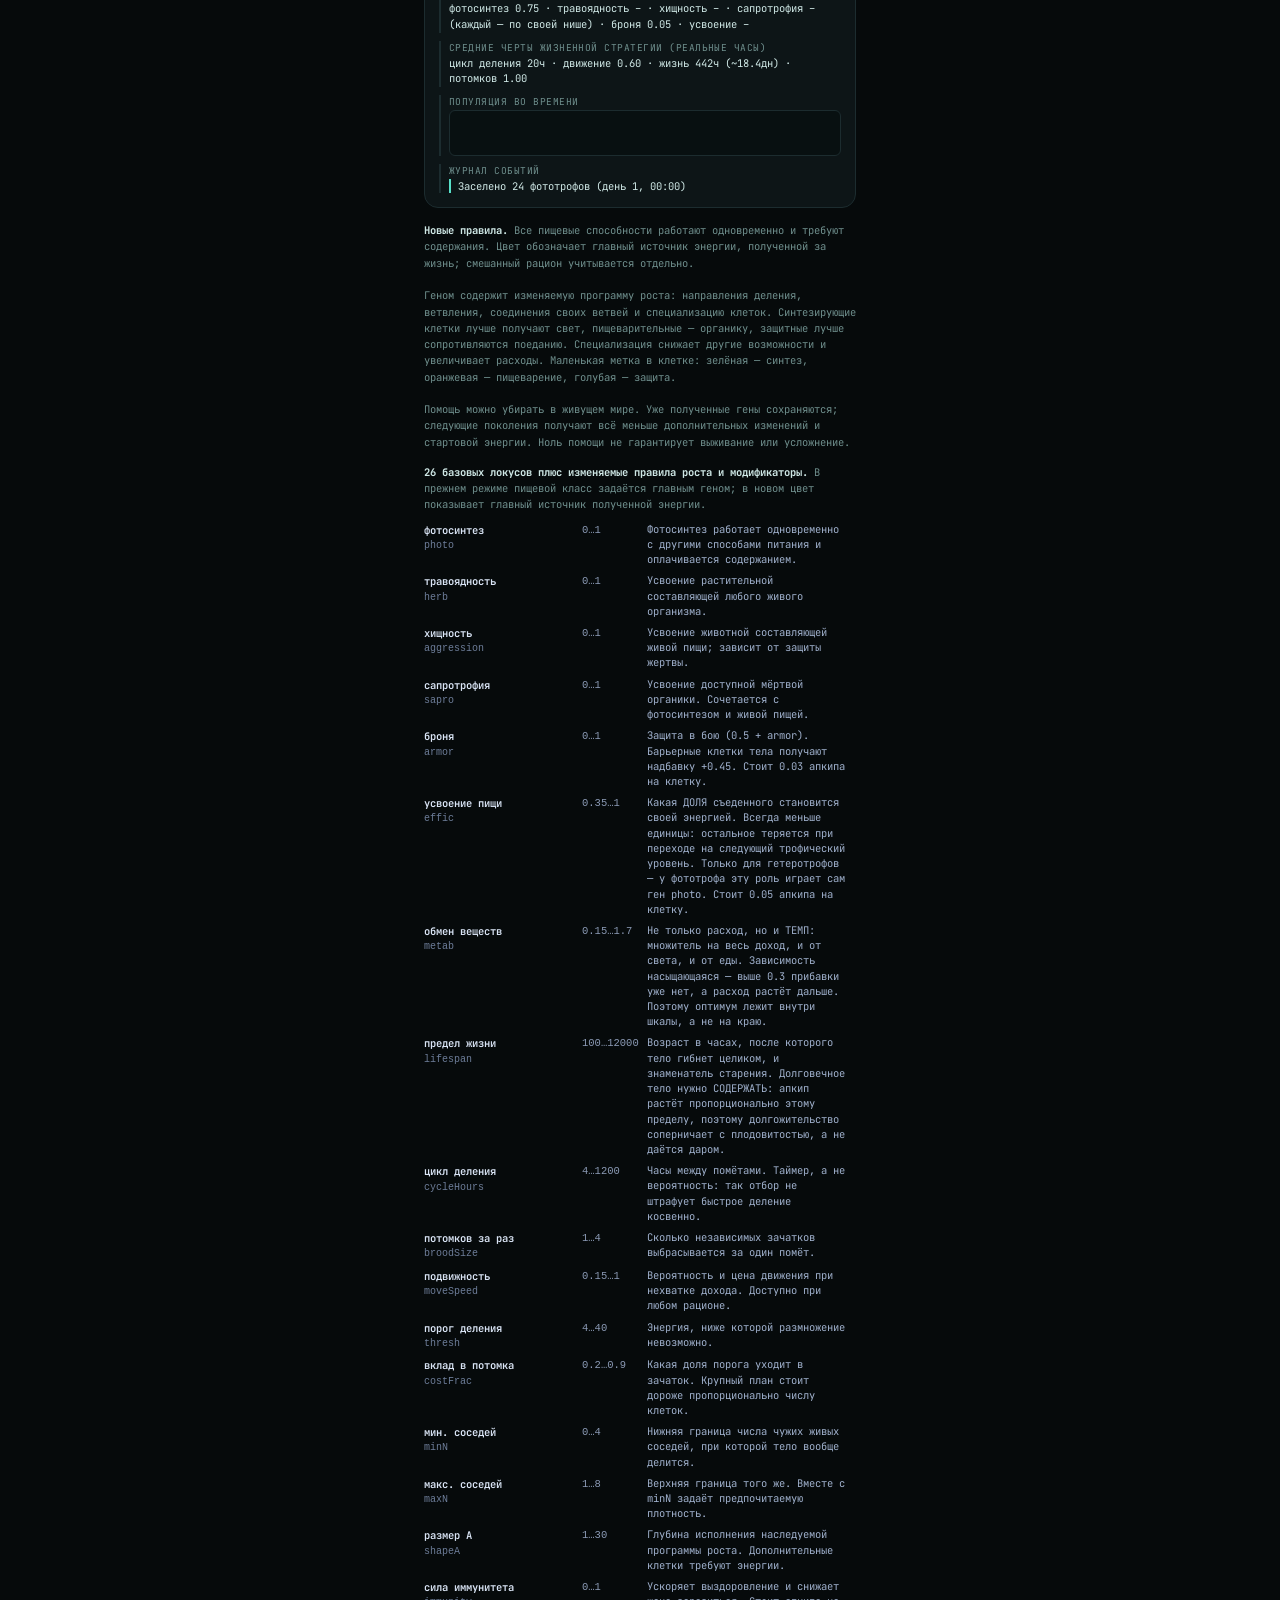
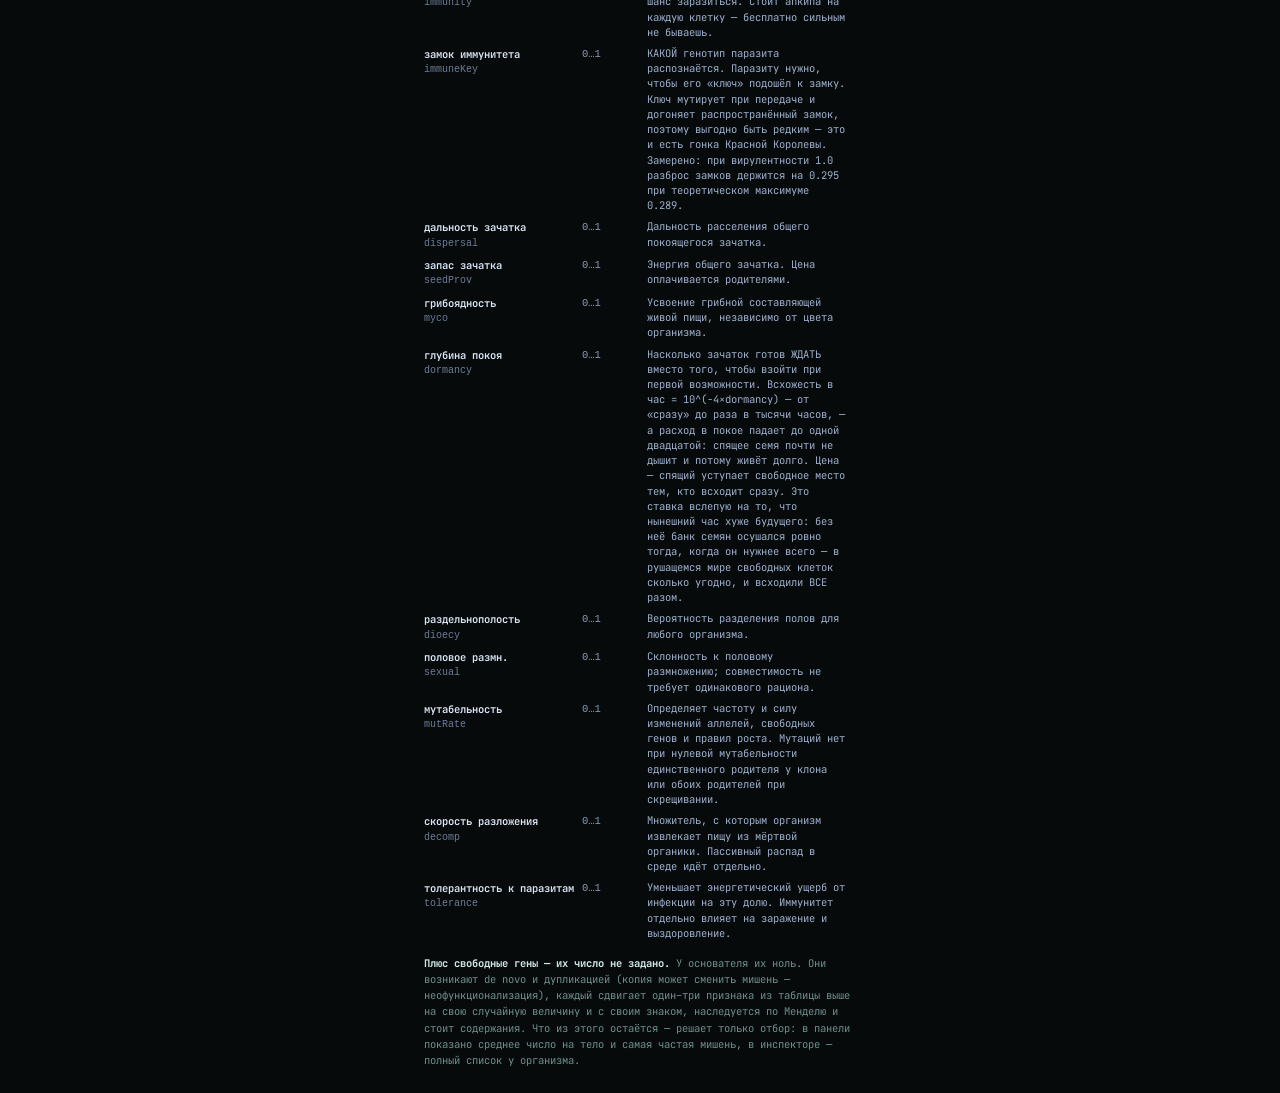
==== commit e280d646: "Сделать мутабельность, разложение и свойства паразитов наследуемыми" ====
--- a/index.html
+++ b/index.html
@@ -218,14 +218,16 @@
       <input type="range" id="speed" min="0" max="100" value="46">
     </div>
     <div class="field">
-      <label>Сила мутации <b id="lblMut">12%</b></label>
+      <label for="mutation"><span id="titleMut">Мутабельность основателей</span> <b id="lblMut">12%</b></label>
       <input type="range" id="mutation" min="0" max="100" value="12">
       <div class="scalenote" id="noteMut"></div>
+      <div class="scalenote" id="meanMut"></div>
     </div>
     <div class="field">
-      <label>Давление паразитов <b id="lblPar">1.00</b></label>
+      <label for="parasites"><span id="titlePar">Вред новых штаммов</span> <b id="lblPar">1.00</b></label>
       <input type="range" id="parasites" min="0" max="300" value="100">
       <div class="scalenote" id="notePar"></div>
+      <div class="scalenote" id="meanPar"></div>
     </div>
     <div class="field">
       <label>Освещённость <b id="lblLight">0.80</b></label>
@@ -233,9 +235,10 @@
       <div class="scalenote" id="noteLight"></div>
     </div>
     <div class="field">
-      <label>Скорость разложения <b id="lblRegen">0.30</b></label>
-      <input type="range" id="regen" min="5" max="90" value="30">
+      <label for="regen"><span id="titleRegen">Разложение у основателей</span> <b id="lblRegen">0.30</b></label>
+      <input type="range" id="regen" min="0" max="100" value="30">
       <div class="scalenote" id="noteRegen"></div>
+      <div class="scalenote" id="meanRegen"></div>
     </div>
     <div class="field">
       <label>Фототрофов-основателей</label>
@@ -489,7 +492,7 @@
       const bites=Math.min(w.border.length,6)*feeding, processing=body.tpl?.roles?1:1+0.35*w.interior;
       // Скорость обмена повышает пропускную способность; доля усвоения остаётся < 1.
       if (target.dead) {
-        const drain=Math.min(w.corpseFood[target.t],g.sapro*w.params.decomp*9*Math.sqrt(size)*bites*w.pace);
+        const drain=Math.min(w.corpseFood[target.t],g.sapro*(g.decomp ?? w.params.decomp)*9*Math.sqrt(size)*bites*w.pace);
         w.corpseFood[target.t]=Math.max(0,w.corpseFood[target.t]-drain);
         gained=drain*Math.min(0.9,0.8*g.effic*processing);
         intake(body,'sapro',gained);
@@ -619,7 +622,7 @@
     dispersal:'Дальность расселения общего покоящегося зачатка.',
     seedProv:'Энергия общего зачатка. Цена оплачивается родителями.'
   };
-  const params = { hoursPerMinute:24, mutation:0.12, decomp:0.3, light:0.8, parasites:1.0, predation:true, dayNight:true, sexReprod:true, openDiet:true, programBodies:true, packageStrength:0 };
+  const params = { hoursPerMinute:24, mutation:0.12, decomp:0.3, light:0.8, parasites:1.0, predation:true, dayNight:true, sexReprod:true, openDiet:true, programBodies:true, heritableRates:true, packageStrength:0 };
   const geneDescription=(k,desc)=>((k==='shapeA'?params.programBodies:params.openDiet)&&OPEN_GENE_TEXT[k])||desc;
 
   const PHOTO_GAIN = 3.0, MACRO_MUT_CHANCE = 0.13, MOVE_COST = 0.10;
@@ -733,6 +736,7 @@
   // оптимум лёг бы на край шкалы и признак был бы мёртв (замерено на линейной
   // версии: вирулентность уехала к 1.218 при потолке 1.6 и встала там).
   const VIR_INF_LO = 0.35, VIR_K = 0.5, VIR_MUT = 0.06, VIR_RANGE = 1.6;
+  const STRAIN_VIR_MAX = 3, STRAIN_INF_MUT = 0.04, STRAIN_INF_START = 0.675;
   const virInf = v => VIR_INF_LO + (1-VIR_INF_LO) * (v/(v+VIR_K));
   const keyDist = (a,b)=>{ const d = Math.abs(a-b); return d < 0.5 ? d : 1-d; };
   // PACE — обмен веществ это СКОРОСТЬ, а не только расход: множитель на весь доход,
@@ -747,7 +751,7 @@
 
   // ─── СПРАВОЧНИК ГЕНОВА. Единый источник правды: из него строятся и таблица на
   //     странице, и инспектор по клику. Диапазоны здесь обязаны совпадать с RANGE.
-  const GENE_INFO = [
+  const LEGACY_GENE_INFO = [
     ['photo',      'фотосинтез',      0,1,      'Доход от света: photo × освещённость × 3.0 × плодородие. Наибольший из четырёх пищевых генов задаёт нишу.'],
     ['herb',       'травоядность',    0,1,      'Шанс укуса фототрофа (herb × 0.45 на клетку барьера) и объём высасываемого (до herb × 2.6).'],
     ['aggression', 'хищность',        0,1,      'Шанс атаки (× 0.65) и сила удара (0.6 + aggression × 1.15). Хищники едят и травоядных, и друг друга.'],
@@ -775,7 +779,15 @@
     ['dioecy',     'раздельнополость',0,1,     'Только у фототрофа и сапротрофа: с какой вероятностью особь родится ОДНОПОЛОЙ (двудомность) вместо гермафродита (однодомность). У травоядных и хищников пола два всегда — у животных раздельнополость правило, а не выбор. Цена двудомности — половина популяции не носит потомства; выигрыш — специализация: самец делает гаметы вдвое дешевле, самка вынашивает на 15% дешевле гермафродита.'],
     ['sexual',     'половое размн.',  0,1,      'Склонность искать партнёра вместо клонирования. Потомок получает каждый ген от одного из двух родителей броском монеты. Партнёр обязан быть той же ниши и генетически близким — отдельного поля «вид» в коде нет, расхождение по пищевым генам само разводит линии. Не дождавшись партнёра за 48 часов, организм размножается клонально. У фототрофа половое размножение идёт СЕМЕНАМИ, у сапротрофа — СПОРАМИ: потомок не подсаживается вплотную, а забрасывается на расстояние и лежит в почве, пока не откроется место. Семя ждёт света, спора — падали рядом.'],
   ];
-  const GENES = GENE_INFO.map(g=>g[0]);
+  const RATE_GENE_INFO = [
+    ['mutRate', 'мутабельность', 0,1, 'Определяет частоту и силу изменений аллелей, свободных генов и правил роста. Мутаций нет при нулевой мутабельности единственного родителя у клона или обоих родителей при скрещивании.'],
+    ['decomp', 'скорость разложения', 0,1, 'Множитель, с которым организм извлекает пищу из мёртвой органики. Пассивный распад в среде идёт отдельно.'],
+    ['tolerance', 'толерантность к паразитам', 0,1, 'Уменьшает энергетический ущерб от инфекции на эту долю. Иммунитет отдельно влияет на заражение и выздоровление.'],
+  ];
+  const GENE_INFO = [...LEGACY_GENE_INFO, ...RATE_GENE_INFO];
+  const LEGACY_GENES = LEGACY_GENE_INFO.map(g=>g[0]), GENES = GENE_INFO.map(g=>g[0]);
+  const geneInfo = () => params.heritableRates ? GENE_INFO : LEGACY_GENE_INFO;
+  const genes = () => params.heritableRates ? GENES : LEGACY_GENES;
   // Какие гены реально работают у данной ниши. Ген photo у травоядного унаследован
   // от предка-фототрофа и придавлен пакетом смены ниши, но дохода не даёт вовсе:
   // свет начисляется единственным местом под условием guild==='photo'. Организм
@@ -816,11 +828,13 @@
   const MOD_SCALE = 0.25, MOD_NEW = 0.25, MOD_DUP = 0.15, MOD_DEL = 0.10, MOD_DRIFT = 0.15, MOD_RETARGET = 0.30;
   const MOD_UPKEEP = 0.003;   // содержание одного гена на клетку в час (metab ~0.3)
   const MOD_TARGETS = GENES.filter(k => k !== 'shapeType' && k !== 'immuneKey');   // категории не сдвигаются
+  const LEGACY_MOD_TARGETS = MOD_TARGETS.filter(k=>LEGACY_GENES.includes(k));
   let nextModId = 1;
   function newMod(){
     const r = Math.random(), n = r < 0.6 ? 1 : r < 0.9 ? 2 : 3;   // плейотропия: один признак чаще всего
     const t = [], w = [];
-    while(t.length < n){ const k = MOD_TARGETS[Math.floor(Math.random()*MOD_TARGETS.length)]; if(!t.includes(k)){ t.push(k); w.push(Math.random()*2-1); } }
+    const targets = params.heritableRates ? MOD_TARGETS : LEGACY_MOD_TARGETS;
+    while(t.length < n){ const k = targets[Math.floor(Math.random()*targets.length)]; if(!t.includes(k)){ t.push(k); w.push(Math.random()*2-1); } }
     return { id: nextModId++, t, w };
   }
   const copyMod = m => ({ id: m.id, t: m.t.slice(), w: m.w.slice() });
@@ -835,7 +849,8 @@
     if(out.length && Math.random() < m*MOD_DUP){
       const c = copyMod(out[Math.floor(Math.random()*out.length)]); c.id = nextModId++;
       if(Math.random() < MOD_RETARGET){ const i = Math.floor(Math.random()*c.t.length);
-        let k; do { k = MOD_TARGETS[Math.floor(Math.random()*MOD_TARGETS.length)]; } while(c.t.includes(k)); c.t[i] = k; }
+        const targets = params.heritableRates ? MOD_TARGETS : LEGACY_MOD_TARGETS;
+        let k; do { k = targets[Math.floor(Math.random()*targets.length)]; } while(c.t.includes(k)); c.t[i] = k; }
       out.push(c);
     }
     if(Math.random() < m*MOD_NEW) out.push(newMod());
@@ -874,14 +889,19 @@
     ]},
   };
   const ZONE_COLOR = { bad:'rgba(255,92,122,0.45)', warn:'rgba(250,204,21,0.32)', good:'rgba(74,222,128,0.55)' };
+  const RATE_NOTES = {
+    mutation:'Для новых организмов-основателей. У потомков изменения задают гены родителей.',
+    decomp:'Для новых организмов-основателей. Они передают этот признак потомкам.',
+    parasites:'Для новых внешних штаммов. При нуле прекращается их появление извне.',
+  };
 
   function paintScale(key){
     const sc = SCALES[key];
     const inp = document.getElementById(sc.el), note = document.getElementById(sc.note);
     if(!inp || !note) return;
-    if(params.openDiet || params.programBodies || params.packageStrength!==1){
+    if(params.heritableRates || params.openDiet || params.programBodies || params.packageStrength!==1){
       inp.style.background='';note.className='scalenote';
-      note.textContent={light:'Приток энергии от света. Оптимум прежнего режима здесь не применяется.',
+      note.textContent=(params.heritableRates && RATE_NOTES[key]) || {light:'Приток энергии от света.',
         mutation:'Изменчивость наследуемых признаков и программы роста.',
         parasites:'Общее давление паразитов; ноль отключает их воздействие.',
         decomp:'Скорость поглощения мёртвой органики. Её запас ограничен энергией погибших тел.'}[key];
@@ -894,7 +914,8 @@
     }).join(', ');
     inp.style.background = `linear-gradient(to right, ${stops})`;
     const v = +inp.value / sc.div;
-    const z = sc.zones.find(([a,b]) => v >= a && v <= b) || sc.zones[sc.zones.length-1];
+    const z = sc.zones.find(([a,b]) => v >= a && v <= b);
+    if(!z){note.className='scalenote';note.textContent='За пределами калибровки.';return;}
     note.className = 'scalenote ' + z[2];
     note.innerHTML = `<b>${z[3]}</b> — ${z[4]}<br><span class="scaleopt">оптимум ${sc.opt[0].toFixed(2)}–${sc.opt[1].toFixed(2)}</span>`;
   }
@@ -997,7 +1018,7 @@
     return params.programBodies ? OpenEvolution.develop(g) : templateOf(g.shapeType,g.shapeA,g.shapeB);
   }
   function applyPackages(g, pg, wasPred, A, B) {
-    return OpenEvolution.assistance(g,params.packageStrength,GENES,DISCRETE,
+    return OpenEvolution.assistance(g,params.packageStrength,genes(),DISCRETE,
       (v,a,b)=>legacyPackages(v,pg,wasPred,a,b),A,B);
   }
   function compatible(a, b){
@@ -1026,7 +1047,7 @@
   // Это и есть размер невыраженного запаса линии, одним числом.
   function heteroOf(b){
     let h = 0, n = 0;
-    for(const k of GENES){
+    for(const k of genes()){
       if(DOMINANT_ONLY.has(k)) continue;
       const [lo,hi] = RANGE[k];
       h += Math.abs(b.al.A[k]-b.al.B[k])/(hi-lo); n++;
@@ -1125,13 +1146,17 @@
 
   // Списки ключей заведены один раз: мутация идёт на каждого потомка, и новые
   // массивы на каждый вызов заметно грузили сборщик мусора.
-  const DRIFT_KEYS = Object.keys(DRIFT), STEP_KEYS = ['minN','maxN','broodSize','shapeA','shapeB'];
-  function mutateAllele(pg, withMacro){
-    const m = params.mutation, g = {};
-    for(const k of GENES) g[k] = pg[k];
+  const STEP_KEYS = ['minN','maxN','broodSize','shapeA','shapeB'];
+  const LEGACY_DRIFT_KEYS = Object.keys(DRIFT);
+  Object.assign(DRIFT,{mutRate:0.15,decomp:0.25,tolerance:0.25});
+  const DRIFT_KEYS = Object.keys(DRIFT);
+  const mutationOf = g => params.heritableRates ? g.mutRate : params.mutation;
+  function mutateAllele(pg, m){
+    const g = {};
+    for(const k of genes()) g[k] = pg[k];
     g.mods = mutateMods(pg.mods, m);
     if (params.programBodies) g.program = OpenEvolution.mutateProgram(pg.program,m);
-    for(const k of DRIFT_KEYS){
+    for(const k of (params.heritableRates ? DRIFT_KEYS : LEGACY_DRIFT_KEYS)){
       const [lo,hi] = RANGE[k];
       g[k] = clamp(pg[k] + (Math.random()*2-1)*DRIFT[k]*m, lo, hi);
     }
@@ -1140,21 +1165,7 @@
       g[k] = clamp(pg[k] + (Math.random() < m*0.45 ? (Math.random()<0.5?-1:1) : 0), lo, hi);
     }
     if(Math.random() < m*0.25) g.shapeType = Math.floor(Math.random()*4);
-    g.maxN = Math.max(g.maxN, g.minN+1);
-    // Крупная мутация перебрасывает ОДИН случайный ген из ВСЕХ восемнадцати.
-    // Раньше список был из девяти: экономические гены дрейфовали, но прыгнуть не могли.
-    if(withMacro && Math.random() < MACRO_MUT_CHANCE){
-      const k = GENES[Math.floor(Math.random()*GENES.length)];
-      const [lo,hi] = RANGE[k];
-      // Размер прыгает КРАТНО, а не в случайную точку диапазона. Потолок у него
-      // теперь далеко (30), и равномерный переброс означал бы, что каждая восьмая
-      // крупная мутация выдаёт план в сотни клеток — это артефакт розыгрыша, а не
-      // мутация. У прочих генов диапазон узкий и осмысленный, там переброс честен.
-      g[k] = (k === 'shapeA' || k === 'shapeB')
-        ? clamp(Math.round(g[k] * (0.5 + Math.random()*1.5)), lo, hi)
-        : (DISCRETE.includes(k) ? lo + Math.floor(Math.random()*(hi-lo+1)) : lo + Math.random()*(hi-lo));
-      g.maxN = Math.max(g.maxN, g.minN+1);
-    }
+    if(!params.heritableRates || m>0) g.maxN = Math.max(g.maxN, g.minN+1);
     return g;
   }
 
@@ -1174,7 +1185,7 @@
   const DOMINANT_ONLY = new Set(['shapeType','immuneKey']);
   function expressGenome(A, B){
     const g = {};
-    for(const k of GENES) g[k] = DOMINANT_ONLY.has(k) ? A[k] : (A[k] + B[k]) * 0.5;
+    for(const k of genes()) g[k] = DOMINANT_ONLY.has(k) ? A[k] : (A[k] + B[k]) * 0.5;
     // свободные гены: ½ веса за копию, поверх базового значения, в долях диапазона
     for(const set of [A.mods, B.mods]) if(set) for(const q of set)
       for(let i=0;i<q.t.length;i++){ const k = q.t[i], [lo,hi] = RANGE[k]; g[k] = clamp(g[k] + 0.5*q.w[i]*MOD_SCALE*(hi-lo), lo, hi); }
@@ -1185,7 +1196,7 @@
   }
   function gamete(al){
     const h = {};
-    for(const k of GENES) h[k] = Math.random() < 0.5 ? al.A[k] : al.B[k];
+    for(const k of genes()) h[k] = Math.random() < 0.5 ? al.A[k] : al.B[k];
     // Свободные гены — по локусам: есть в обоих наборах — уходит в гамету всегда
     // (одна из копий наугад), есть в одном — с вероятностью ½. Это независимое
     // расщепление несцепленных локусов: пол перебирает КОМБИНАЦИИ генов.
@@ -1243,11 +1254,9 @@
       g.__endow = Math.max(g.__endow, 34);   // при плотности добычи ~1 на 300 клеток до неё
       // идти около десяти клеток по клетке в час, а жил хищник ровно десять часов
     }
-    if(before) for(const k of GENES) if(g[k] !== before[k]){ A[k] = g[k]; B[k] = g[k]; }
+    if(before) for(const k of genes()) if(g[k] !== before[k]){ A[k] = g[k]; B[k] = g[k]; }
     return g;
   }
-
-  function mutateGenome(pg, wasPred){ return applyPackages(mutateAllele(pg, true), pg, wasPred); }
 
   // Единая точка сборки генома потомка: мейоз у половых, митоз у клональных.
   // КРУПНАЯ МУТАЦИЯ В ДИПЛОИДЕ ИДЁТ ПО ОБОИМ АЛЛЕЛЯМ. Иначе она наполовину гасится
@@ -1256,11 +1265,12 @@
   // (929/1251/1218 тел, ни одного травоядного, хищника и сапротрофа) и ноль половых
   // линий, потому что и `sexual` не дотягивал до порога. Мелкий дрейф при этом
   // остаётся ПОАЛЛЕЛЬНЫМ — он и создаёт скрытый запас.
-  function macroMutate(A, B){
-    if(Math.random() >= MACRO_MUT_CHANCE) return;
-    const k = GENES[Math.floor(Math.random()*GENES.length)];
+  function macroMutate(A, B, m){
+    const chance = params.heritableRates ? Math.min(1,MACRO_MUT_CHANCE*m/0.12) : MACRO_MUT_CHANCE;
+    if(Math.random() >= chance) return;
+    const loci = genes(), k = loci[Math.floor(Math.random()*loci.length)];
     const [lo,hi] = RANGE[k];
-    // размер прыгает кратно — см. пояснение в mutateAllele
+    // Кратный рост размера удерживает крупную мутацию от скачка к сотням клеток.
     const v = (k === 'shapeA' || k === 'shapeB')
       ? clamp(Math.round(((A[k]+B[k])/2) * (0.5 + Math.random()*1.5)), lo, hi)
       : (DISCRETE.includes(k) ? lo + Math.floor(Math.random()*(hi-lo+1)) : lo + Math.random()*(hi-lo));
@@ -1275,9 +1285,10 @@
   function gameteOf(b){ return gamete(b.al); }
   function childGenome(body, mate, wasPred){
     // Клон — митоз: оба набора копируются как есть, гетерозиготность сохраняется.
-    const A = mutateAllele(mate ? gameteOf(body) : body.al.A, false);
-    const B = mutateAllele(mate ? gameteOf(mate) : body.al.B, false);
-    macroMutate(A, B);
+    const mA = mutationOf(body.g), mB = mate ? mutationOf(mate.g) : mA;
+    const A = mutateAllele(mate ? gameteOf(body) : body.al.A, mA);
+    const B = mutateAllele(mate ? gameteOf(mate) : body.al.B, mB);
+    macroMutate(A, B, (mA+mB)*0.5);
     const g = expressGenome(A, B);
     applyPackages(g, body.g, wasPred, A, B);
     return { g, al: { A, B } };
@@ -1297,6 +1308,7 @@
   function founderGenome(){
     return {
       ...(params.programBodies ? {program:OpenEvolution.founderProgram()} : {}),
+      ...(params.heritableRates ? {mutRate:params.mutation,decomp:params.decomp,tolerance:0} : {}),
       metab: 0.22+Math.random()*0.32, effic: 0.55+Math.random()*0.25,
       thresh: 7+Math.random()*7, costFrac: 0.35+Math.random()*0.2,
       minN: Math.floor(Math.random()*2), maxN: 3+Math.floor(Math.random()*5),
@@ -1412,9 +1424,10 @@
   function fertilize(host, q){
     const hg = host.g;
     const perChild = hg.thresh * hg.costFrac;
-    const A = mutateAllele(q.g, false);
-    const B = mutateAllele(gameteOf(host), false);
-    macroMutate(A, B);
+    const mA = params.heritableRates ? q.mutRate : params.mutation, mB = mutationOf(hg);
+    const A = mutateAllele(q.g, mA);
+    const B = mutateAllele(gameteOf(host), mB);
+    macroMutate(A, B, (mA+mB)*0.5);
     const cg = expressGenome(A, B);
     applyPackages(cg, hg, host.guild === 'pred', A, B);
     const tpl = bodyTemplate(cg).length;
@@ -1538,9 +1551,10 @@
       const differentiated = interiorCount > 0;   // дифференцировка только там, где есть сердцевина
       const interiorFrac = size ? interiorCount/size : 0;
 
-      if(body.par && params.parasites > 0){
+      if(body.par && (params.heritableRates || params.parasites > 0)){
         body.par.load = Math.min(1, body.par.load + 0.03);
-        body.energy -= body.par.load * body.par.vir * params.parasites * size * PAR_DMG;  // крупное тело — крупная мишень
+        const damageScale = params.heritableRates ? 1-g.tolerance : params.parasites;
+        body.energy -= body.par.load * body.par.vir * damageScale * size * PAR_DMG;
         if(Math.random() < 0.004 + g.immunity*0.06) body.par = null;
       } else if(params.parasites <= 0) body.par = null;
       const pace = paceOf(g.metab);   // темп обмена: множитель на весь доход
@@ -1705,7 +1719,7 @@
             }
           } else if(body.guild==='sapro'){
             for(let bi=0; bi<bites; bi++){
-              const drain = Math.min(corpseFood[tgt], g.sapro*params.decomp*9*Math.sqrt(size));
+              const drain = Math.min(corpseFood[tgt], g.sapro*(g.decomp ?? params.decomp)*9*Math.sqrt(size));
               corpseFood[tgt] -= drain;
               body.energy += drain*assim; gained += drain*assim;
               actionCount++; ate = true;
@@ -1838,7 +1852,8 @@
             if(body.energy > gcost + g.thresh*0.4){
               body.energy -= gcost;
               const c0 = body.cells[Math.floor(Math.random()*body.cells.length)];
-              gametes.push({ i: c0, g: gameteOf(body), from: body.id, lineage: body.lineage, age: 0, dx: 0, dy: 0 });
+              gametes.push({ i: c0, g: gameteOf(body), from: body.id, lineage: body.lineage, age: 0, dx: 0, dy: 0,
+                ...(params.heritableRates ? {mutRate:g.mutRate} : {}) });
               gamMadeCount++;
             }
           }
@@ -1914,7 +1929,7 @@
     }
 
     // Передача заражения соседям и спонтанное появление новых штаммов
-    if(params.parasites > 0){
+    if(params.heritableRates || params.parasites > 0){
       for(const body of bodies.values()){
         if(!body.par || body.par.load < 0.25) continue;
         const src = body.cells[Math.floor(Math.random()*body.cells.length)];
@@ -1930,19 +1945,23 @@
             if(host && !host.par) fit = keyDist(body.par.key, host.g.immuneKey) < MATCH_W ? 1 : 0.12;
           }
           if(!host || host.par) continue;
-          if(Math.random() < PAR_INF * virInf(body.par.vir) * fit * (1 - host.g.immunity*0.85)){   // заразнее тот, кто свирепее
+          const inf = params.heritableRates ? body.par.inf : virInf(body.par.vir);
+          if(Math.random() < PAR_INF * inf * fit * (1 - host.g.immunity*0.85)){
             let k = body.par.key + (Math.random()*2-1)*0.04;   // ключ мутирует при передаче
-            const nv = Math.min(VIR_RANGE, Math.max(0, body.par.vir + (Math.random()*2-1)*VIR_MUT));
+            const nv = clamp(body.par.vir + (Math.random()*2-1)*VIR_MUT, 0, params.heritableRates ? STRAIN_VIR_MAX : VIR_RANGE);
             host.par = { key: k<0?k+1:(k>1?k-1:k), vir: nv, load: 0.05 };
+            if(params.heritableRates) host.par.inf = clamp(inf + (Math.random()*2-1)*STRAIN_INF_MUT, 0, 1);
             infectCount++;
             break;
           }
         }
       }
-      if(bodies.size && Math.random() < PAR_SEED){
+      if(params.parasites > 0 && bodies.size && Math.random() < PAR_SEED){
         const arr = [...bodies.values()];
         const v = arr[Math.floor(Math.random()*arr.length)];
-        if(!v.par) v.par = { key: Math.random(), vir: 0.2+Math.random()*0.6, load: 0.05 };
+        if(!v.par) v.par = params.heritableRates
+          ? { key:Math.random(), vir:params.parasites, inf:STRAIN_INF_START, load:0.05 }
+          : { key:Math.random(), vir:0.2+Math.random()*0.6, load:0.05 };
       }
     }
     hours++;
@@ -2165,9 +2184,20 @@
       }
     }
   }
-  function updateStats(announce=true){
+  function rateAverages(){
+    if(!params.heritableRates) return null;
+    let mutation=0, decomp=0, tolerance=0, virulence=0, infectivity=0, infected=0;
+    for(const b of bodies.values()){
+      mutation+=b.g.mutRate; decomp+=b.g.decomp; tolerance+=b.g.tolerance;
+      if(b.par){ virulence+=b.par.vir; infectivity+=b.par.inf; infected++; }
+    }
+    const n=bodies.size;
+    return {mutation:n ? mutation/n : null, decomp:n ? decomp/n : null, tolerance:n ? tolerance/n : null,
+      virulence:infected ? virulence/infected : null, infectivity:infected ? infectivity/infected : null};
+  }
+  function updateStats(announce=true, rates=rateAverages()){
     const om=OpenEvolution.metrics(bodies);
-    const mode=!params.openDiet&&!params.programBodies&&params.packageStrength===1?'legacy':params.openDiet&&params.programBodies&&params.packageStrength===0?'open':'custom';
+    const mode=modelMode();
     if(document.getElementById('modelMode').value!==mode) updateModelUI();
     document.getElementById('assistance').value=Math.round(params.packageStrength*100);
     document.getElementById('lblAssistance').textContent=(params.packageStrength*100).toFixed(1)+'%';
@@ -2192,6 +2222,11 @@
     }
     if(announce)announceEvents();
     const set = (id,v)=>{ const el=document.getElementById(id); if(el) el.textContent = v; };
+    const average = (v,d=2,scale=1) => v===null ? '—' : (v*scale).toFixed(d)+(scale===100?'%':'');
+    set('meanMut', rates ? 'Среднее по организмам '+average(rates.mutation,1,100) : '');
+    set('meanRegen', rates ? 'Среднее по организмам '+average(rates.decomp) : '');
+    set('meanPar', rates ? 'Текущие инфекции · вред '+average(rates.virulence)+' · заразность '+average(rates.infectivity,1,100)
+      +' · толерантность хозяев в популяции '+average(rates.tolerance,1,100) : '');
     set('sPop', pop); set('sCorpse', corpses); set('sLineages', knownLineages.size);
     set('sExtinct', extinctCount); set('sFights', actionCount); set('sMoves', moveCount);
     set('sSpores', sporeGermCount);
@@ -2224,8 +2259,7 @@
     // по нишам такой зверь неотличим от обычного
     set('sMyco', mycoN ? `${(mycoSum/mycoN).toFixed(2)} · микофагов ${Math.round(100*mycoHigh/mycoN)}%` : '—');
     set('sSex', bodies.size ? `${Math.round(dioN/bodies.size*100)}% раздельнополых, самцов ${dioN?Math.round(maleN/dioN*100):0}%` : '0');
-    // средняя свирепость — то, что эволюционирует само; потолок 1.6 для масштаба
-    set('sVir', virN ? `${(virS/virN).toFixed(2)} из 1.60` : '—');
+    set('sVir', virN ? `${(virS/virN).toFixed(2)} из ${(params.heritableRates?STRAIN_VIR_MAX:VIR_RANGE).toFixed(2)}` : '—');
     set('sInf', bodies.size ? `${infN} (${Math.round(infN/bodies.size*100)}%)` : '0');
     // Разброс замков — главный признак гонки Красной Королевы. Для равномерного
     // распределения предел равен 0.289; всё, что около него, означает, что паразит
@@ -2294,7 +2328,7 @@
     let interior = 0;
     for(const i of b.cells) if(!isBorder(b,i)) interior++;
     const plan = bodyTemplate(g).length;
-    const rows = GENE_INFO.map(([k,label,lo,hi,desc])=>{
+    const rows = geneInfo().map(([k,label,lo,hi,desc])=>{
       const v = g[k];
       const on = geneActive(k, b.guild);
       if(params.programBodies && (k==='shapeType'||k==='shapeB')) return '';
@@ -2325,7 +2359,8 @@
       + (b.sex === 'm' ? ' · <b>самец</b> — зачатков не носит, весь вклад через гаметы'
          : b.sex === 'f' ? ' · <b>самка</b> — гамет не выпускает, вынашивает дешевле'
          : ' · <b>гермафродит</b> — и выпускает, и вынашивает, но без скидок')
-      + (b.par ? ` · <b>заражён</b>, свирепость штамма ${b.par.vir.toFixed(2)}` : '')
+      + (b.par ? ` · <b>заражён</b>, вред штамма ${b.par.vir.toFixed(2)}`
+        + (params.heritableRates ? `, заразность ${(100*b.par.inf).toFixed(1)}%` : '') : '')
       + (b.al.A === b.al.B
           ? ' · <b>гаплоид</b> — один набор генов, скрывать нечего'
           : ` · <b>диплоид</b>, гетерозиготность ${(heteroOf(b)*100).toFixed(1)}%`
@@ -2385,27 +2420,37 @@
   function sliderFromSpeed(rate){ return Math.round(100*Math.log(rate)/Math.log(100000)); }
 
 
+  function modelMode(){
+    if(!params.heritableRates&&!params.openDiet&&!params.programBodies&&params.packageStrength===1) return 'legacy';
+    return params.heritableRates&&params.openDiet&&params.programBodies&&params.packageStrength===0?'open':'custom';
+  }
   function updateModelUI(){
     document.getElementById('openDiet').checked=params.openDiet;
     document.getElementById('programBodies').checked=params.programBodies;
     document.getElementById('assistance').value=Math.round(params.packageStrength*100);
     document.getElementById('lblAssistance').textContent=Math.round(params.packageStrength*100)+'%';
-    const legacy=!params.openDiet&&!params.programBodies&&params.packageStrength===1;
+    const mode=modelMode(), legacy=mode==='legacy';
     document.getElementById('btnTaper').disabled=params.packageStrength<=0 || !!params.assistanceRamp;
-    document.getElementById('modelMode').value=legacy?'legacy':params.openDiet&&params.programBodies&&params.packageStrength===0?'open':'custom';
+    document.getElementById('modelMode').value=mode;
+    document.getElementById('titleMut').textContent=params.heritableRates?'Мутабельность основателей':'Сила мутации';
+    document.getElementById('titleRegen').textContent=params.heritableRates?'Разложение у основателей':'Скорость разложения';
+    document.getElementById('titlePar').textContent=params.heritableRates?'Вред новых штаммов':'Давление паразитов';
+    updatePresetNote();
     paintAllScales();
     document.querySelectorAll('.legacy-explanation').forEach(e=>e.hidden=!legacy);
     document.querySelectorAll('.open-explanation').forEach(e=>e.hidden=legacy);
     document.getElementById('modelNote').textContent=legacy?'Прежние ниши, четыре фигуры и полная помощь переходам.':'Цвет показывает главный источник полученной энергии. При ненулевой помощи линии получают дополнительные изменения и стартовый запас. Изменение питания или роста перезапускает мир. Помощь меняется без перезапуска. Калибровка старых пресетов к этим правилам не относится.';
     document.querySelectorAll('.scaleopt').forEach(e=>{if(e.id!=='modelNote')e.hidden=!legacy;});
     const geneRef=document.getElementById('geneRef');
-    if(geneRef) geneRef.innerHTML=GENE_INFO.filter(([k])=>!params.programBodies||!['shapeType','shapeB'].includes(k)).map(([k,label,lo,hi,desc])=>`<tr><th>${label}<span class="gk">${k}</span></th><td class="gr">${lo}…${hi}</td><td class="gd">${geneDescription(k,desc)}</td></tr>`).join('');
+    if(geneRef) geneRef.innerHTML=geneInfo().filter(([k])=>!params.programBodies||!['shapeType','shapeB'].includes(k)).map(([k,label,lo,hi,desc])=>`<tr><th>${label}<span class="gk">${k}</span></th><td class="gr">${lo}…${hi}</td><td class="gd">${geneDescription(k,desc)}</td></tr>`).join('');
   }
   function restartModel(){running=false;document.getElementById('btnPlay').textContent='Старт';updateModelUI();reset();}
   document.getElementById('modelMode').addEventListener('change',e=>{
-    const open=e.target.value==='open';params.openDiet=open;params.programBodies=open;params.packageStrength=open?0:1;restartModel();
+    const open=e.target.value==='open';params.openDiet=open;params.programBodies=open;params.heritableRates=open;params.packageStrength=open?0:1;restartModel();
   });
-  for(const key of ['openDiet','programBodies']) document.getElementById(key).addEventListener('change',e=>{params[key]=e.target.checked;restartModel();});
+  for(const key of ['openDiet','programBodies']) document.getElementById(key).addEventListener('change',e=>{
+    params[key]=e.target.checked;params.heritableRates=params.openDiet||params.programBodies;restartModel();
+  });
   document.getElementById('btnTaper').addEventListener('click',()=>{params.assistanceRamp={from:params.packageStrength,start:hours,duration:1000};updateModelUI();});
   document.getElementById('assistance').addEventListener('input',e=>{document.getElementById('lblAssistance').textContent=e.target.value+'%';});
   document.getElementById('assistance').addEventListener('change',e=>{params.packageStrength=Number(e.target.value)/100;params.assistanceRamp=null;updateModelUI();});
@@ -2500,10 +2545,16 @@
     poor:     { light:1.00, mut:0.04, decomp:0.30, par:2.0, pred:true, sex:true, dn:true,
       note:'Пара к «Богатому геному»: всё то же, кроме мутации — 0.04 вместо 0.30. Свободных генов 1.1 против 6.2, а мир живёт не хуже (2395 тел, полная цепь). Богатство генома решает мутация, а не среда: свет и разложение двигают его втрое слабее.' },
   };
+  function updatePresetNote(){
+    const p=PRESETS[document.getElementById('preset').value];
+    document.getElementById('notePreset').textContent=p
+      ? (params.heritableRates?'Стартовые настройки основателей и среды.':p.note)
+      : 'Свой набор настроек — двигай ползунки ниже.';
+  }
   document.getElementById('preset').addEventListener('change', e=>{
     const p = PRESETS[e.target.value];
-    const note = document.getElementById('notePreset');
-    if(!p){ note.textContent = 'Свой набор настроек — двигай ползунки ниже.'; return; }
+    updatePresetNote();
+    if(!p) return;
     params.light = p.light; params.mutation = p.mut; params.decomp = p.decomp;
     params.parasites = p.par; params.predation = p.pred; params.sexReprod = p.sex; params.dayNight = p.dn;
     const set = (id, v) => { const el = document.getElementById(id); if(el) el.value = v; };
@@ -2517,7 +2568,6 @@
     document.getElementById('lblRegen').textContent = p.decomp.toFixed(2);
     document.getElementById('lblPar').textContent = p.par.toFixed(2);
     ['light','mutation','decomp','parasites'].forEach(paintScale);
-    note.textContent = p.note;
     // Пресет перезапускает чашку: прежний мир уже сложился под старые правила,
     // и менять их на ходу значит смотреть не на режим, а на его последствия.
     reset();
@@ -2537,14 +2587,14 @@
   // справочник генов на странице строится из того же GENE_INFO, что и инспектор —
   // разойтись с кодом он не может по устройству
   const ref = document.getElementById('geneRef');
-  if(ref) ref.innerHTML = GENE_INFO.map(([k,label,lo,hi,desc])=>
+  if(ref) ref.innerHTML = geneInfo().map(([k,label,lo,hi,desc])=>
     `<tr><th>${label}<span class="gk">${k}</span></th><td class="gr">${lo}…${hi}</td><td class="gd">${desc}</td></tr>`).join('');
 
   document.getElementById('speed').value = sliderFromSpeed(params.hoursPerMinute);
   document.getElementById('lblSpeed').textContent = params.hoursPerMinute.toLocaleString('ru-RU')+' ч/мин';
 
   function saveWorld(){
-    return {version:1,params:{...params},state,owner,corpseFood,sporeDensity,fertility,cellGuild,
+    return {version:2,params:{...params},state,owner,corpseFood,sporeDensity,fertility,cellGuild,
       bodies:[...bodies.values()],gametes,seeds,nextBodyId,nextLineageId,nextModId,
       hours,extinctCount,actionCount,moveCount,sporeGermCount,sexBirths,infectCount,
       popHistory,knownLineages:[...knownLineages],lineageHueJitter,phaseX,phaseY,dayFactor,
@@ -2553,8 +2603,8 @@
       sporeRotCount,eggMadeCount,eggHatchCount,eggRotCount,gamMadeCount,gamHitCount,gamLostCount};
   }
   function restoreWorld(s){
-    if(s.version!==1 || s.state.length!==N || s.owner.length!==N) throw Error('Несовместимое сохранение мира');
-    Object.assign(params,s.params);OpenEvolution.restoreState(s.openState);
+    if((s.version!==1 && s.version!==2) || s.state.length!==N || s.owner.length!==N) throw Error('Несовместимое сохранение мира');
+    Object.assign(params,s.params,{heritableRates:s.version===2 && s.params.heritableRates});OpenEvolution.restoreState(s.openState);
     state.set(s.state);owner.set(s.owner);corpseFood.set(s.corpseFood);sporeDensity.set(s.sporeDensity);
     fertility.set(s.fertility);cellGuild.set(s.cellGuild);
     bodies.clear();for(const b of s.bodies){
@@ -2572,7 +2622,7 @@
   }
   window.evolutioner = {params,bodies,step,reset,render,updateStats,bodyTemplate,saveWorld,restoreWorld,
     founderGenome,founderDiploid,tryPlaceBody,childGenome,applyPackages,spawnFounder,
-    presets:PRESETS,geneInfo:GENE_INFO,geneDescription,geneActive,scales:SCALES,random:()=>Math.random(),modScale:MOD_SCALE,heteroOf,announceEvents,
+    presets:PRESETS,get geneInfo(){return geneInfo();},geneDescription,geneActive,scales:SCALES,rateAverages,rateNotes:RATE_NOTES,modelMode,random:()=>Math.random(),modScale:MOD_SCALE,heteroOf,announceEvents,
     get hours(){return hours;},get state(){return state;},get owner(){return owner;},
     get corpseFood(){return corpseFood;},
     get seeds(){return seeds;},get gametes(){return gametes;},
